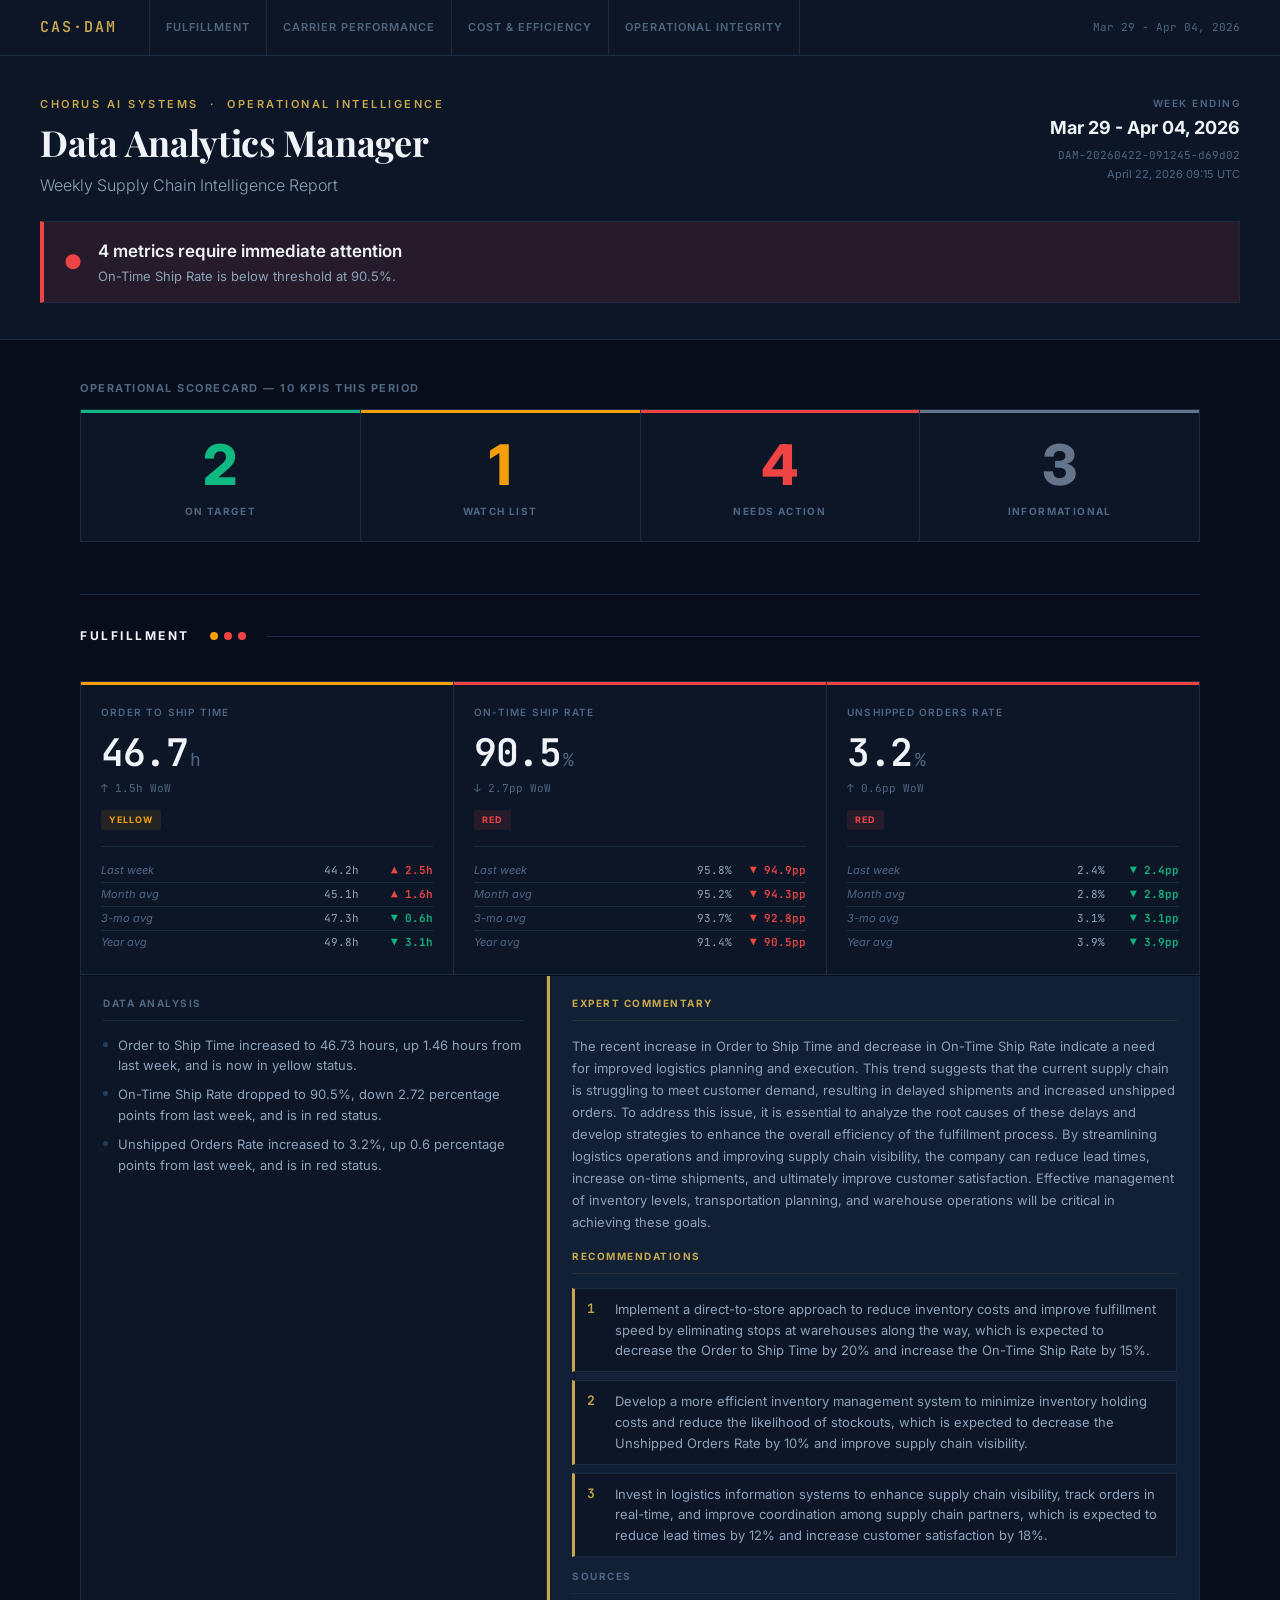
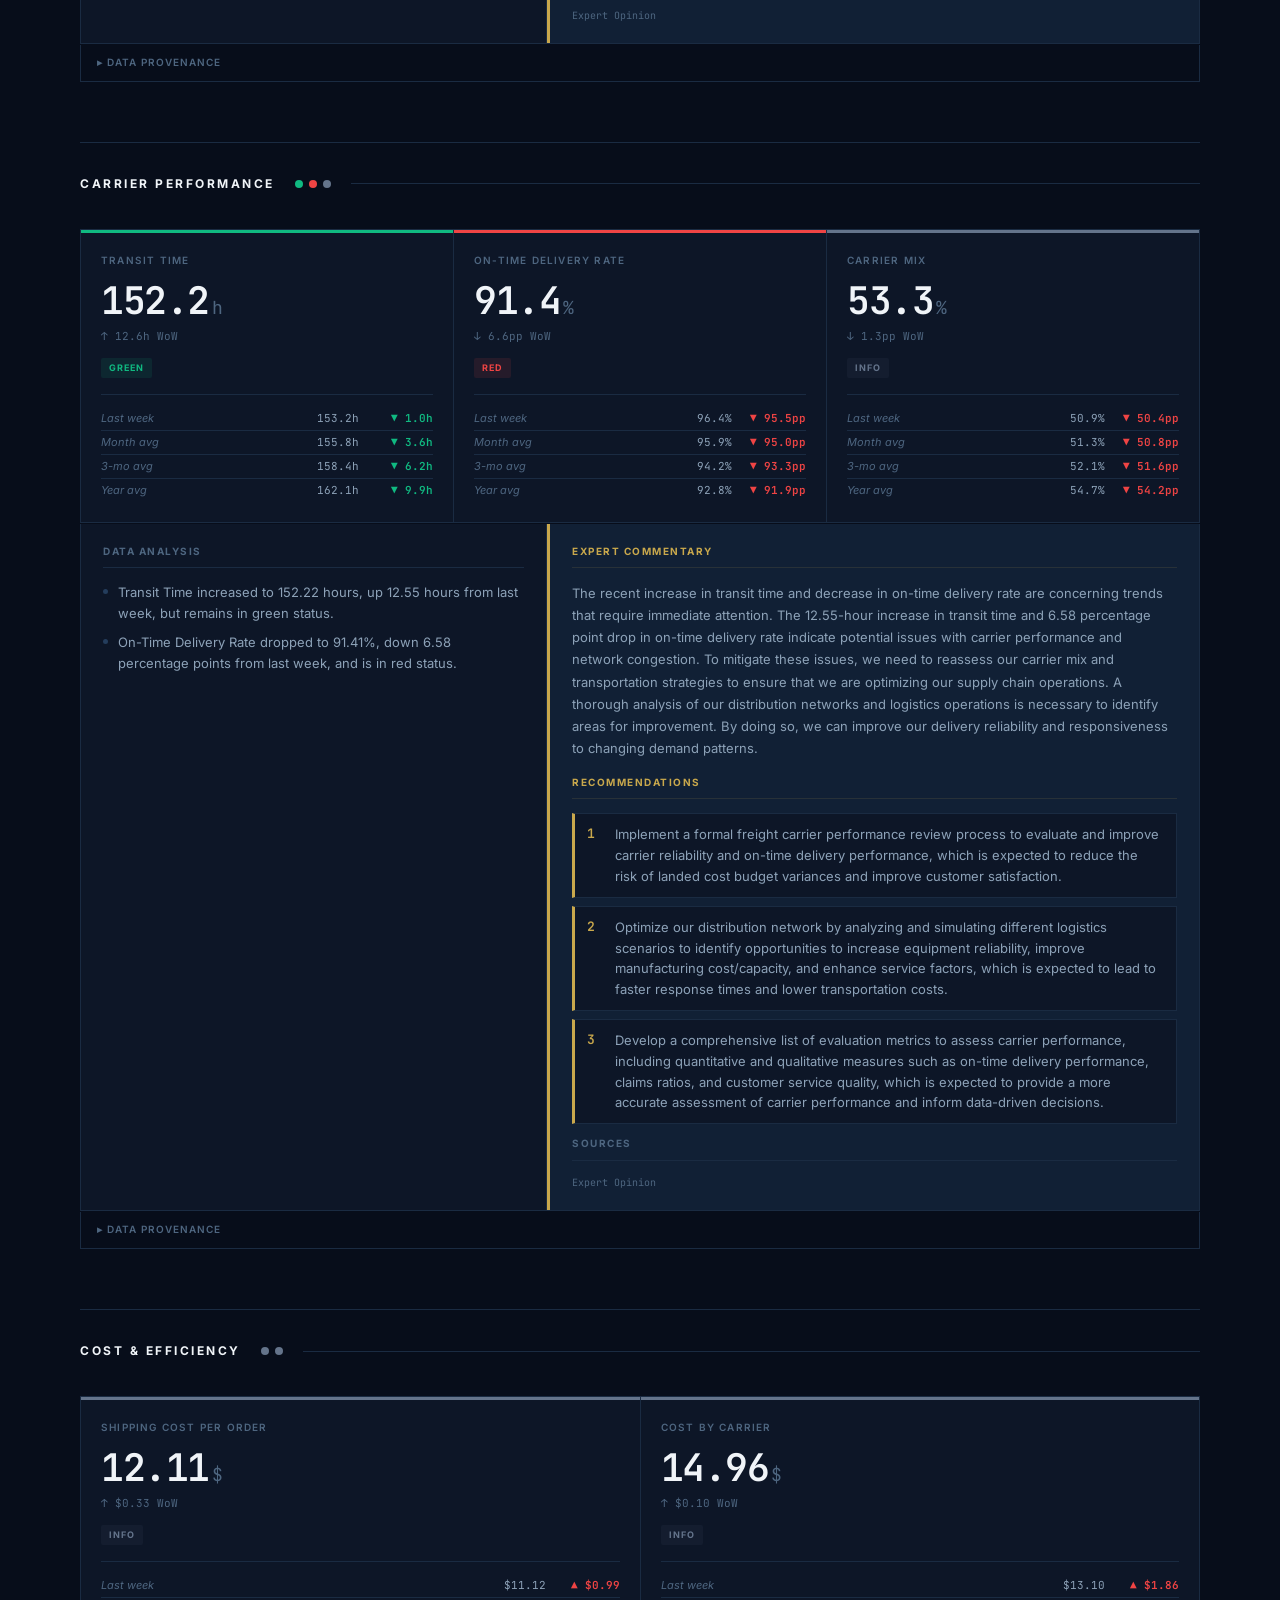
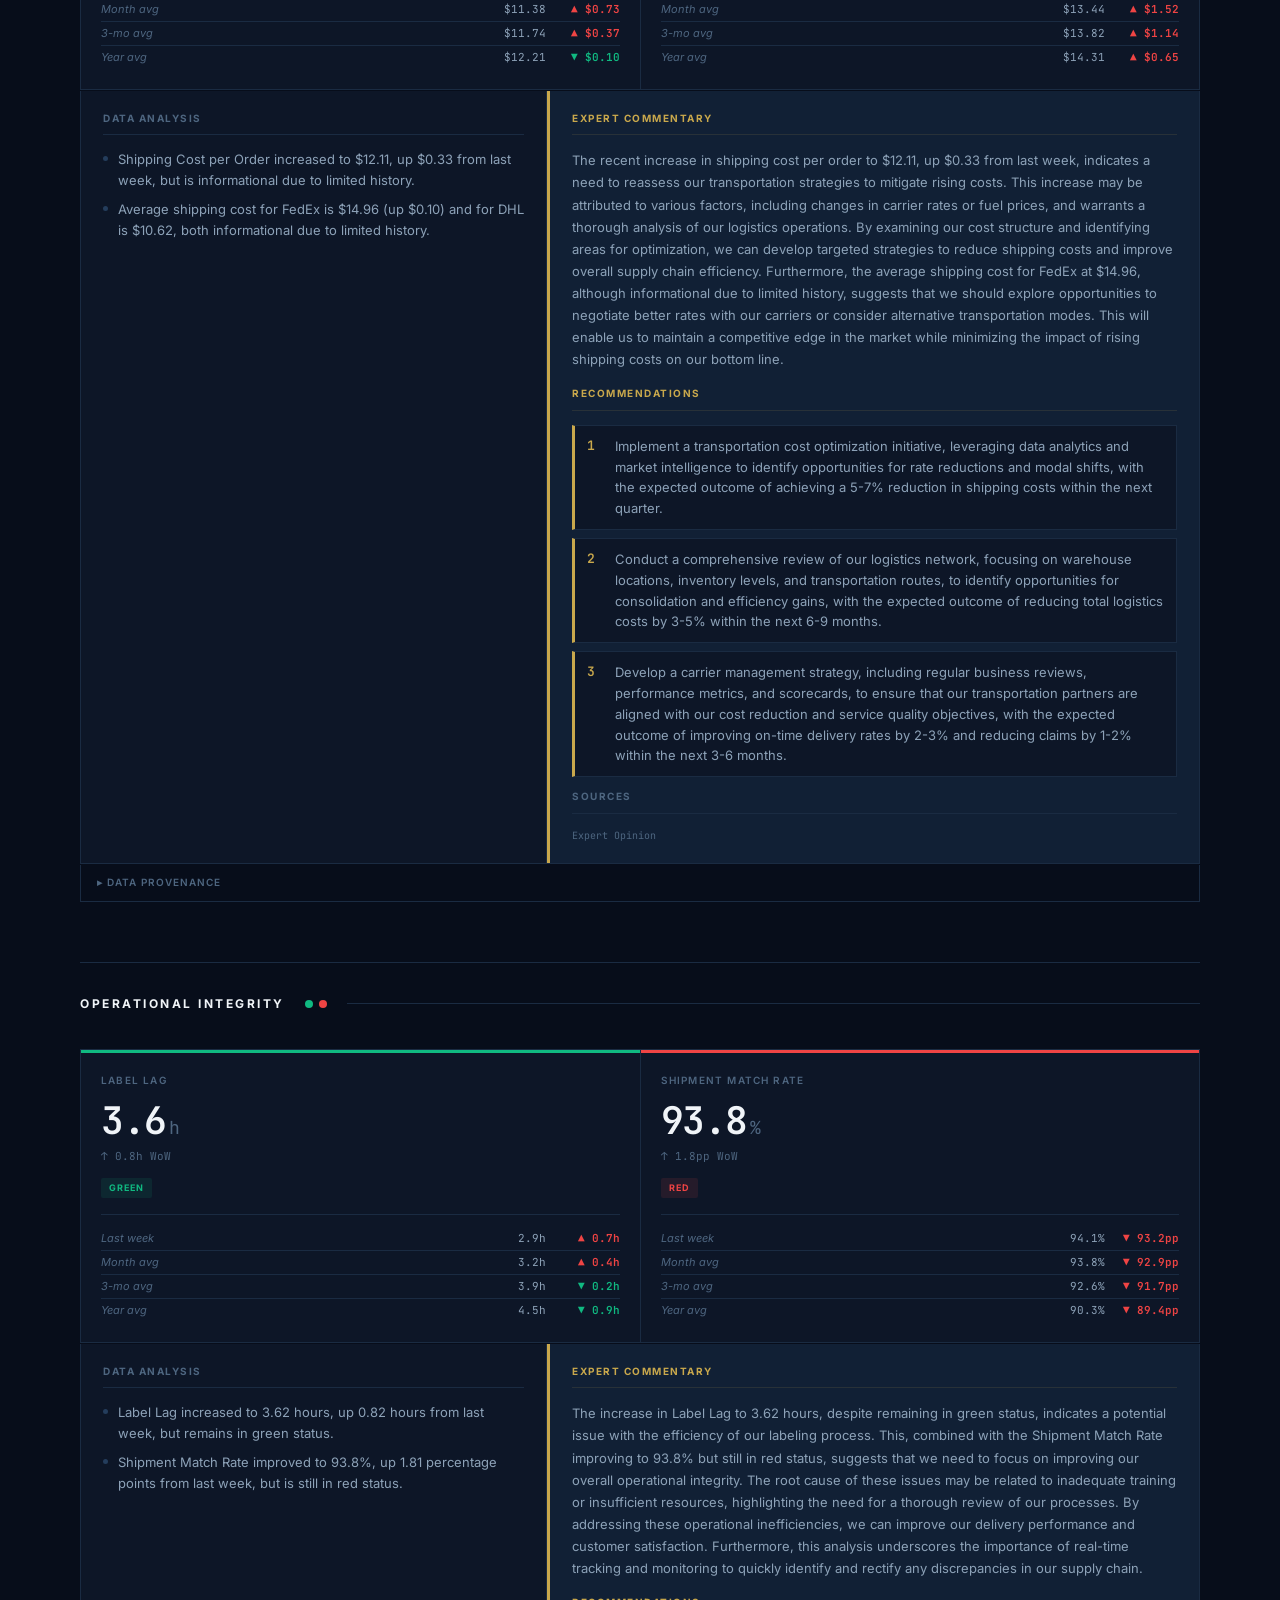
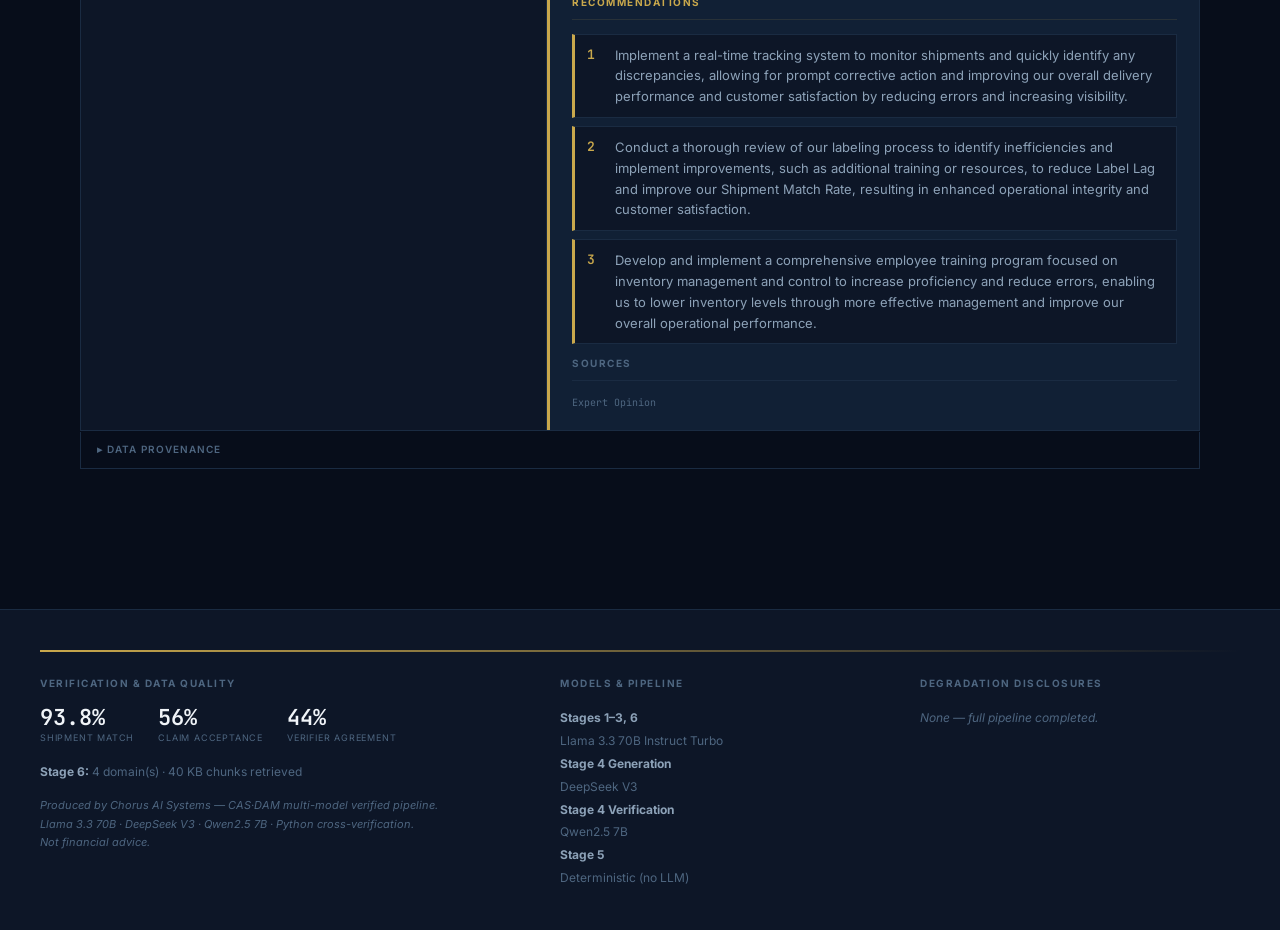
==== index.html @ e8a5fd1b "Deploy CASDAM site to GitHub Pages" ====
<!DOCTYPE html>
<html lang="en">
<head>
<meta charset="utf-8">
<meta name="viewport" content="width=device-width, initial-scale=1">
<title>CAS·DAM — Mar 29 - Apr 04, 2026</title>
<link rel="preconnect" href="https://fonts.googleapis.com">
<link rel="preconnect" href="https://fonts.gstatic.com" crossorigin>
<link href="https://fonts.googleapis.com/css2?family=Playfair+Display:wght@700;900&family=Inter:ital,wght@0,300;0,400;0,500;0,600;0,700;0,800;1,400&family=JetBrains+Mono:wght@400;500;600&display=swap" rel="stylesheet">
<style>
/* ── Reset ────────────────────────────────────────────────── */
*, *::before, *::after { box-sizing: border-box; margin: 0; padding: 0; }
a { color: inherit; text-decoration: none; }

/* ── Dark design tokens ───────────────────────────────────── */
:root {
  --bg:        #070d1a;
  --surf-1:    #0d1627;
  --surf-2:    #112035;
  --border:    #1a2b42;
  --border-br: #243d5c;

  --text-1:    #f0f4f8;
  --text-2:    #8da2b8;
  --text-3:    #4e6680;

  --gold:      #c9a84c;
  --gold-dim:  rgba(201,168,76,0.12);

  --green:     #10b981;  --green-dim:  rgba(16,185,129,0.10);
  --amber:     #f59e0b;  --amber-dim:  rgba(245,158,11,0.10);
  --red:       #ef4444;  --red-dim:    rgba(239,68,68,0.10);
  --info:      #64748b;  --info-dim:   rgba(100,116,139,0.08);

  --ff-serif: 'Playfair Display', Georgia, serif;
  --ff-sans:  'Inter', -apple-system, 'Segoe UI', sans-serif;
  --ff-mono:  'JetBrains Mono', 'SF Mono', Consolas, monospace;

  --max-w: 1200px;
  --pad:   40px;
}

/* ── Base ─────────────────────────────────────────────────── */
html { scroll-behavior: smooth; }
body {
  font-family: var(--ff-sans);
  background: var(--bg);
  color: var(--text-1);
  line-height: 1.55;
  font-size: 14px;
  -webkit-font-smoothing: antialiased;
}

/* ── Navbar ───────────────────────────────────────────────── */
.navbar {
  position: sticky;
  top: 0;
  z-index: 100;
  background: var(--surf-1);
  border-bottom: 1px solid var(--border);
  height: 56px;
  display: flex;
  align-items: center;
  padding: 0 var(--pad);
  gap: 32px;
}
.nb-brand {
  font-family: var(--ff-mono);
  font-size: 15px;
  font-weight: 600;
  color: var(--gold);
  letter-spacing: 2px;
  white-space: nowrap;
}
.nb-links {
  display: flex;
  gap: 0;
  overflow: hidden;
}
.nav-link {
  font-size: 11px;
  font-weight: 600;
  text-transform: uppercase;
  letter-spacing: 1px;
  color: var(--text-3);
  padding: 0 16px;
  height: 56px;
  display: flex;
  align-items: center;
  border-right: 1px solid var(--border);
  transition: color 0.15s, background 0.15s;
}
.nav-link:first-child { border-left: 1px solid var(--border); }
.nav-link:hover { color: var(--text-1); background: var(--surf-2); }
.nb-meta {
  margin-left: auto;
  font-family: var(--ff-mono);
  font-size: 11px;
  color: var(--text-3);
  white-space: nowrap;
}

/* ── Hero ─────────────────────────────────────────────────── */
.hero {
  background: var(--surf-1);
  border-bottom: 1px solid var(--border);
  padding: 40px var(--pad) 36px;
}
.hero-inner {
  max-width: var(--max-w);
  margin: 0 auto;
  display: flex;
  align-items: flex-start;
  justify-content: space-between;
  gap: 40px;
}
.hero-left { display: flex; flex-direction: column; gap: 10px; }
.hero-eyebrow {
  font-size: 11px;
  font-weight: 600;
  text-transform: uppercase;
  letter-spacing: 2.5px;
  color: var(--gold);
}
.hero-title {
  font-family: var(--ff-serif);
  font-size: 36px;
  font-weight: 700;
  color: var(--text-1);
  letter-spacing: -0.3px;
  line-height: 1.1;
}
.hero-sub {
  font-size: 16px;
  font-weight: 300;
  color: var(--text-2);
  line-height: 1.5;
}
.hero-right { text-align: right; flex-shrink: 0; }
.hero-week-label {
  font-size: 10px;
  font-weight: 600;
  text-transform: uppercase;
  letter-spacing: 1.5px;
  color: var(--text-3);
  margin-bottom: 2px;
}
.hero-week {
  font-family: var(--ff-sans);
  font-size: 18px;
  font-weight: 700;
  color: var(--text-1);
}
.hero-runid {
  font-family: var(--ff-mono);
  font-size: 11px;
  color: var(--text-3);
  margin-top: 6px;
}
.hero-generated {
  font-size: 11px;
  color: var(--text-3);
  margin-top: 2px;
}

/* ── Status banner ────────────────────────────────────────── */
.status-banner {
  max-width: var(--max-w);
  margin: 24px auto 0;
  display: flex;
  align-items: center;
  gap: 16px;
  padding: 16px 20px;
  border: 1px solid var(--border);
  border-left: 4px solid transparent;
}
.status-banner.red    { border-left-color: var(--red);   background: var(--red-dim);   }
.status-banner.yellow { border-left-color: var(--amber); background: var(--amber-dim); }
.status-banner.green  { border-left-color: var(--green); background: var(--green-dim); }
.sb-icon {
  font-size: 20px;
  line-height: 1;
  flex-shrink: 0;
}
.status-banner.red    .sb-icon { color: var(--red);   }
.status-banner.yellow .sb-icon { color: var(--amber); }
.status-banner.green  .sb-icon { color: var(--green); }
.sb-text { display: flex; flex-direction: column; gap: 2px; }
.sb-headline {
  font-size: 17px;
  font-weight: 600;
  color: var(--text-1);
}
.sb-sub {
  font-size: 13px;
  color: var(--text-2);
}

/* ── Page wrapper ─────────────────────────────────────────── */
.page-wrap {
  max-width: var(--max-w);
  margin: 0 auto;
  padding: 40px var(--pad) 80px;
}

/* ── Scorecard ────────────────────────────────────────────── */
.sc-eyebrow {
  font-size: 11px;
  font-weight: 700;
  text-transform: uppercase;
  letter-spacing: 1.5px;
  color: var(--text-3);
  margin-bottom: 12px;
}
.sc-strip {
  display: grid;
  grid-template-columns: repeat(4, 1fr);
  gap: 1px;
  background: var(--border);
  border: 1px solid var(--border);
  margin-bottom: 52px;
}
.sc-cell {
  background: var(--surf-1);
  padding: 24px 16px 20px;
  text-align: center;
  border-top: 3px solid transparent;
  position: relative;
}
.sc-cell::after {
  content: '';
  display: block;
  position: absolute;
  inset: 0;
  pointer-events: none;
}
.sc-cell.on-target  { border-top-color: var(--green); }
.sc-cell.watch      { border-top-color: var(--amber); }
.sc-cell.action     { border-top-color: var(--red);   }
.sc-cell.info       { border-top-color: var(--info);  }
.sc-num-d {
  display: block;
  font-family: var(--ff-sans);
  font-size: 56px;
  font-weight: 800;
  line-height: 1;
  margin-bottom: 6px;
}
.sc-cell.on-target .sc-num-d { color: var(--green); }
.sc-cell.watch     .sc-num-d { color: var(--amber); }
.sc-cell.action    .sc-num-d { color: var(--red);   }
.sc-cell.info      .sc-num-d { color: var(--info);  }
.sc-lbl-d {
  font-size: 10px;
  font-weight: 700;
  text-transform: uppercase;
  letter-spacing: 1.4px;
  color: var(--text-3);
}

/* ── Domain section ───────────────────────────────────────── */
.domain-section-d {
  margin-bottom: 60px;
  scroll-margin-top: 72px;
}
.dsd-header {
  display: flex;
  align-items: center;
  gap: 20px;
  padding: 0 0 16px;
  border-top: 1px solid var(--border);
  padding-top: 32px;
  margin-bottom: 20px;
}
.dsd-name {
  font-size: 12px;
  font-weight: 700;
  text-transform: uppercase;
  letter-spacing: 2.5px;
  color: var(--text-1);
  white-space: nowrap;
}
.dsd-dots { display: flex; gap: 6px; align-items: center; }
.sdot {
  width: 8px;
  height: 8px;
  border-radius: 50%;
  cursor: default;
}
.sdot-green  { background: var(--green); }
.sdot-yellow { background: var(--amber); }
.sdot-red    { background: var(--red);   }
.sdot-informational { background: var(--info); }
.dsd-rule { flex: 1; height: 1px; background: var(--border); }

/* ── KPI grid (dashboard) ─────────────────────────────────── */
.kpi-grid-d {
  display: flex;
  gap: 1px;
  background: var(--border);
  border: 1px solid var(--border);
  margin-bottom: 1px;
}
.kpi-card-d {
  flex: 1;
  min-width: 0;
  background: var(--surf-1);
  padding: 20px;
  border-top: 3px solid transparent;
}
.kpi-d-green  { border-top-color: var(--green); }
.kpi-d-yellow { border-top-color: var(--amber); }
.kpi-d-red    { border-top-color: var(--red);   }
.kpi-d-informational { border-top-color: var(--info); }
.kcd-name {
  font-size: 10px;
  font-weight: 600;
  text-transform: uppercase;
  letter-spacing: 1.2px;
  color: var(--text-3);
  margin-bottom: 12px;
}
.kcd-val-row {
  display: flex;
  align-items: baseline;
  gap: 3px;
  margin-bottom: 6px;
}
.kcd-num {
  font-family: var(--ff-mono);
  font-size: 38px;
  font-weight: 600;
  color: var(--text-1);
  letter-spacing: -1.5px;
  line-height: 1;
}
.kv-unit-d {
  font-family: var(--ff-mono);
  font-size: 18px;
  font-weight: 400;
  color: var(--text-3);
}
.kcd-wow {
  font-family: var(--ff-mono);
  font-size: 11px;
  color: var(--text-3);
  margin-bottom: 10px;
}
.kcd-chip {
  display: inline-block;
  font-size: 9px;
  font-weight: 700;
  text-transform: uppercase;
  letter-spacing: 1px;
  padding: 3px 8px;
  border-radius: 2px;
  margin-bottom: 16px;
}
.kcd-chip-green  { color: var(--green); background: var(--green-dim); }
.kcd-chip-yellow { color: var(--amber); background: var(--amber-dim); }
.kcd-chip-red    { color: var(--red);   background: var(--red-dim);   }
.kcd-chip-informational { color: var(--info); background: var(--info-dim); }

/* ── Historical comparison ─────────────────────────────────── */
.hist-block {
  border-top: 1px solid var(--border);
  padding-top: 12px;
}
.ph-row {
  display: grid;
  grid-template-columns: 1fr 70px 70px;
  gap: 4px;
  padding: 3px 0;
  border-bottom: 1px solid var(--border);
  align-items: center;
}
.ph-row:last-child { border-bottom: none; }
.ph-period {
  font-size: 11px;
  color: var(--text-3);
  font-style: italic;
}
.ph-val {
  font-family: var(--ff-mono);
  font-size: 11px;
  color: var(--text-2);
  text-align: right;
}
.ph-delta {
  font-family: var(--ff-mono);
  font-size: 11px;
  font-weight: 600;
  text-align: right;
}
.ph-delta.dp { color: var(--green); }
.ph-delta.dn { color: var(--red);   }

/* ── Analysis panel ───────────────────────────────────────── */
.analysis-panel {
  display: grid;
  grid-template-columns: 1fr 1.4fr;
  gap: 1px;
  background: var(--border);
  border: 1px solid var(--border);
  border-top: none;
  margin-bottom: 1px;
}
.analysis-panel-full {
  grid-template-columns: 1fr;
}
.ap-col {
  background: var(--surf-1);
  padding: 20px 22px;
}
.ap-s6 {
  background: var(--surf-2);
  border-left: 3px solid var(--gold);
}
.ap-label {
  font-size: 10px;
  font-weight: 700;
  text-transform: uppercase;
  letter-spacing: 1.5px;
  color: var(--text-3);
  margin-bottom: 14px;
  padding-bottom: 8px;
  border-bottom: 1px solid var(--border);
}
.ap-label-gold {
  color: var(--gold);
  border-bottom-color: var(--gold-dim);
}
.obs-list { display: flex; flex-direction: column; gap: 8px; }
.obs-item {
  font-size: 13px;
  line-height: 1.6;
  color: var(--text-2);
  display: flex;
  gap: 10px;
  align-items: flex-start;
}
.obs-dot {
  width: 5px;
  height: 5px;
  border-radius: 50%;
  background: var(--border-br);
  flex-shrink: 0;
  margin-top: 7px;
}
.obs-act { align-items: flex-start; }
.obs-act-pill {
  font-size: 9px;
  font-weight: 700;
  text-transform: uppercase;
  letter-spacing: 0.8px;
  background: var(--gold-dim);
  color: var(--gold);
  padding: 2px 7px;
  border-radius: 2px;
  flex-shrink: 0;
  margin-top: 3px;
}
.obs-muted { color: var(--text-3); font-style: italic; }

/* ── Stage 6 ──────────────────────────────────────────────── */
.s6-commentary-d {
  font-size: 13px;
  line-height: 1.7;
  color: var(--text-2);
  margin-bottom: 8px;
}
.s6-recs-d { display: flex; flex-direction: column; gap: 8px; }
.s6-rec-d {
  display: flex;
  gap: 12px;
  align-items: flex-start;
  padding: 10px 12px;
  background: var(--surf-1);
  border: 1px solid var(--border);
  border-left: 3px solid var(--gold);
}
.s6-rec-num {
  font-family: var(--ff-mono);
  font-size: 13px;
  font-weight: 600;
  color: var(--gold);
  flex-shrink: 0;
  min-width: 16px;
}
.s6-rec-body {
  font-size: 13px;
  line-height: 1.6;
  color: var(--text-2);
}
.rec-cite {
  display: inline-block;
  font-family: var(--ff-mono);
  font-size: 10px;
  color: var(--text-3);
  margin-top: 4px;
}
.cite-list { display: flex; flex-direction: column; gap: 2px; }
.cite-src {
  font-family: var(--ff-mono);
  font-size: 10px;
  color: var(--text-3);
}

/* ── Provenance ───────────────────────────────────────────── */
.prov-details {
  border: 1px solid var(--border);
  border-top: none;
  background: var(--bg);
}
.prov-summary {
  font-size: 10px;
  font-weight: 600;
  text-transform: uppercase;
  letter-spacing: 1px;
  color: var(--text-3);
  padding: 10px 16px;
  cursor: pointer;
  user-select: none;
  list-style: none;
}
.prov-summary::-webkit-details-marker { display: none; }
.prov-summary::before { content: "▸ "; }
details[open] .prov-summary::before { content: "▾ "; }
.prov-table { padding: 0 16px 12px; }
.prov-row {
  display: grid;
  grid-template-columns: 50px 160px 1fr 80px;
  gap: 12px;
  padding: 6px 0;
  border-bottom: 1px solid var(--border);
  align-items: baseline;
}
.prov-row:last-child { border-bottom: none; }
.prov-id {
  font-family: var(--ff-mono);
  font-size: 10px;
  color: var(--gold);
}
.prov-name {
  font-size: 11px;
  font-weight: 600;
  color: var(--text-2);
}
.prov-formula {
  font-size: 10px;
  color: var(--text-3);
  line-height: 1.4;
}
.prov-rows {
  font-family: var(--ff-mono);
  font-size: 10px;
  color: var(--text-3);
  text-align: right;
}

/* ── System footer ────────────────────────────────────────── */
.sys-footer {
  background: var(--surf-1);
  border-top: 1px solid var(--border);
  padding: 40px var(--pad);
}
.sf-inner {
  max-width: var(--max-w);
  margin: 0 auto;
  display: grid;
  grid-template-columns: 1.5fr 1fr 1fr;
  gap: 40px;
}
.sf-head {
  font-size: 10px;
  font-weight: 700;
  text-transform: uppercase;
  letter-spacing: 1.5px;
  color: var(--text-3);
  margin-bottom: 16px;
}
.sf-stats { display: flex; gap: 24px; margin-bottom: 16px; }
.sf-stat { display: flex; flex-direction: column; gap: 2px; }
.sf-val {
  font-family: var(--ff-mono);
  font-size: 22px;
  font-weight: 600;
  color: var(--text-1);
  line-height: 1;
}
.sf-lbl {
  font-size: 9px;
  text-transform: uppercase;
  letter-spacing: 0.8px;
  color: var(--text-3);
}
.sf-line {
  font-size: 12px;
  line-height: 1.9;
  color: var(--text-3);
}
.sf-line strong { color: var(--text-2); }
.sf-stamp {
  font-size: 11px;
  color: var(--text-3);
  margin-top: 12px;
  font-style: italic;
  line-height: 1.7;
}
.disc-row {
  font-size: 12px;
  line-height: 1.9;
  color: var(--text-3);
  padding-left: 12px;
  position: relative;
}
.disc-row::before { content: "·"; position: absolute; left: 0; }
.disc-none { font-style: italic; padding-left: 0; }
.disc-none::before { content: ""; }
.sf-gold-bar {
  max-width: var(--max-w);
  margin: 0 auto 24px;
  height: 2px;
  background: linear-gradient(90deg, var(--gold) 0%, transparent 100%);
}
</style>
</head>
<body>

<!-- Navbar -->
<nav class="navbar">
  <div class="nb-brand">CAS·DAM</div>
  <div class="nb-links">
    <a href="#d-fulfillment" class="nav-link">Fulfillment</a><a href="#d-carrier_performance" class="nav-link">Carrier Performance</a><a href="#d-cost" class="nav-link">Cost & Efficiency</a><a href="#d-operational_integrity" class="nav-link">Operational Integrity</a>
  </div>
  <div class="nb-meta">Mar 29 - Apr 04, 2026</div>
</nav>

<!-- Hero -->
<div class="hero">
  <div class="hero-inner">
    <div class="hero-left">
      <div class="hero-eyebrow">Chorus AI Systems &nbsp;·&nbsp; Operational Intelligence</div>
      <div class="hero-title">Data Analytics Manager</div>
      <div class="hero-sub">Weekly Supply Chain Intelligence Report</div>
    </div>
    <div class="hero-right">
      <div class="hero-week-label">Week ending</div>
      <div class="hero-week">Mar 29 - Apr 04, 2026</div>
      <div class="hero-runid">DAM-20260422-091245-d69d02</div>
      <div class="hero-generated">April 22, 2026  09:15 UTC</div>
    </div>
  </div>
  <div class="status-banner red">
    <span class="sb-icon">●</span>
    <div class="sb-text">
      <div class="sb-headline">4 metrics require immediate attention</div>
      <div class="sb-sub">On-Time Ship Rate is below threshold at 90.5%.</div>
    </div>
  </div>
</div>

<!-- Page content -->
<div class="page-wrap">

  <!-- Scorecard -->
  <div class="sc-eyebrow">Operational Scorecard &mdash; 10 KPIs this period</div>
  <div class="sc-strip">
    <div class="sc-cell on-target">
      <span class="sc-num-d">2</span>
      <span class="sc-lbl-d">On Target</span>
    </div>
    <div class="sc-cell watch">
      <span class="sc-num-d">1</span>
      <span class="sc-lbl-d">Watch List</span>
    </div>
    <div class="sc-cell action">
      <span class="sc-num-d">4</span>
      <span class="sc-lbl-d">Needs Action</span>
    </div>
    <div class="sc-cell info">
      <span class="sc-num-d">3</span>
      <span class="sc-lbl-d">Informational</span>
    </div>
  </div>

  
          <section class="domain-section-d" id="d-fulfillment">
            <div class="dsd-header">
              <div class="dsd-name">Fulfillment</div>
              <div class="dsd-dots"><span class="sdot sdot-yellow" title="Order to Ship Time: 46.7h"></span><span class="sdot sdot-red" title="On-Time Ship Rate: 90.5%"></span><span class="sdot sdot-red" title="Unshipped Orders Rate: 3.2%"></span></div>
              <div class="dsd-rule"></div>
            </div>
            <div class="kpi-grid-d">
              <div class="kpi-card-d kpi-d-yellow">
                <div class="kcd-name">Order to Ship Time</div>
                <div class="kcd-val-row">
                  <span class="kcd-num">46.7</span><span class="kv-unit-d">h</span>
                </div>
                <div class="kcd-wow">↑ 1.5h WoW</div>
                <div class="kcd-chip kcd-chip-yellow">YELLOW</div>
                <div class="hist-block"><div class="ph-row"><span class="ph-period">Last week</span><span class="ph-val">44.2h</span><span class="ph-delta dn">▲ 2.5h</span></div><div class="ph-row"><span class="ph-period">Month avg</span><span class="ph-val">45.1h</span><span class="ph-delta dn">▲ 1.6h</span></div><div class="ph-row"><span class="ph-period">3-mo avg</span><span class="ph-val">47.3h</span><span class="ph-delta dp">▼ 0.6h</span></div><div class="ph-row"><span class="ph-period">Year avg</span><span class="ph-val">49.8h</span><span class="ph-delta dp">▼ 3.1h</span></div></div>
              </div>
              <div class="kpi-card-d kpi-d-red">
                <div class="kcd-name">On-Time Ship Rate</div>
                <div class="kcd-val-row">
                  <span class="kcd-num">90.5</span><span class="kv-unit-d">%</span>
                </div>
                <div class="kcd-wow">↓ 2.7pp WoW</div>
                <div class="kcd-chip kcd-chip-red">RED</div>
                <div class="hist-block"><div class="ph-row"><span class="ph-period">Last week</span><span class="ph-val">95.8%</span><span class="ph-delta dn">▼ 94.9pp</span></div><div class="ph-row"><span class="ph-period">Month avg</span><span class="ph-val">95.2%</span><span class="ph-delta dn">▼ 94.3pp</span></div><div class="ph-row"><span class="ph-period">3-mo avg</span><span class="ph-val">93.7%</span><span class="ph-delta dn">▼ 92.8pp</span></div><div class="ph-row"><span class="ph-period">Year avg</span><span class="ph-val">91.4%</span><span class="ph-delta dn">▼ 90.5pp</span></div></div>
              </div>
              <div class="kpi-card-d kpi-d-red">
                <div class="kcd-name">Unshipped Orders Rate</div>
                <div class="kcd-val-row">
                  <span class="kcd-num">3.2</span><span class="kv-unit-d">%</span>
                </div>
                <div class="kcd-wow">↑ 0.6pp WoW</div>
                <div class="kcd-chip kcd-chip-red">RED</div>
                <div class="hist-block"><div class="ph-row"><span class="ph-period">Last week</span><span class="ph-val">2.4%</span><span class="ph-delta dp">▼ 2.4pp</span></div><div class="ph-row"><span class="ph-period">Month avg</span><span class="ph-val">2.8%</span><span class="ph-delta dp">▼ 2.8pp</span></div><div class="ph-row"><span class="ph-period">3-mo avg</span><span class="ph-val">3.1%</span><span class="ph-delta dp">▼ 3.1pp</span></div><div class="ph-row"><span class="ph-period">Year avg</span><span class="ph-val">3.9%</span><span class="ph-delta dp">▼ 3.9pp</span></div></div>
              </div></div>
            
              <div class="analysis-panel">
                <div class="ap-col">
                  <div class="ap-label">Data Analysis</div>
                  <div class="obs-list"><div class="obs-item"><span class="obs-dot"></span>Order to Ship Time increased to 46.73 hours, up 1.46 hours from last week, and is now in yellow status.</div><div class="obs-item"><span class="obs-dot"></span>On-Time Ship Rate dropped to 90.5%, down 2.72 percentage points from last week, and is in red status.</div><div class="obs-item"><span class="obs-dot"></span>Unshipped Orders Rate increased to 3.2%, up 0.6 percentage points from last week, and is in red status.</div></div>
                </div>
                <div class="ap-col ap-s6">
                  <div class="ap-label ap-label-gold">Expert Commentary</div>
                  <div class="s6-commentary-d">The recent increase in Order to Ship Time and decrease in On-Time Ship Rate indicate a need for improved logistics planning and execution. This trend suggests that the current supply chain is struggling to meet customer demand, resulting in delayed shipments and increased unshipped orders. To address this issue, it is essential to analyze the root causes of these delays and develop strategies to enhance the overall efficiency of the fulfillment process. By streamlining logistics operations and improving supply chain visibility, the company can reduce lead times, increase on-time shipments, and ultimately improve customer satisfaction. Effective management of inventory levels, transportation planning, and warehouse operations will be critical in achieving these goals.</div>
                  <div class="ap-label ap-label-gold" style="margin-top:16px">Recommendations</div>
                  <div class="s6-recs-d">
                <div class="s6-rec-d">
                  <div class="s6-rec-num">1</div>
                  <div class="s6-rec-body">
                    Implement a direct-to-store approach to reduce inventory costs and improve fulfillment speed by eliminating stops at warehouses along the way, which is expected to decrease the Order to Ship Time by 20% and increase the On-Time Ship Rate by 15%.
                    
                  </div>
                </div>
                <div class="s6-rec-d">
                  <div class="s6-rec-num">2</div>
                  <div class="s6-rec-body">
                    Develop a more efficient inventory management system to minimize inventory holding costs and reduce the likelihood of stockouts, which is expected to decrease the Unshipped Orders Rate by 10% and improve supply chain visibility.
                    
                  </div>
                </div>
                <div class="s6-rec-d">
                  <div class="s6-rec-num">3</div>
                  <div class="s6-rec-body">
                    Invest in logistics information systems to enhance supply chain visibility, track orders in real-time, and improve coordination among supply chain partners, which is expected to reduce lead times by 12% and increase customer satisfaction by 18%.
                    
                  </div>
                </div></div>
                  <div class='ap-label' style='margin-top:12px;font-size:10px'>Sources</div><div class='cite-list'><div class="cite-src">Expert Opinion</div></div>
                </div>
              </div>
            <details class="prov-details">
              <summary class="prov-summary">Data Provenance</summary>
              <div class="prov-table">
              <div class="prov-row">
                <span class="prov-id">F001</span>
                <span class="prov-name">Order to Ship Time</span>
                <span class="prov-formula">Average hours from order_created_at to shipped_at, across all shipped (non-cancelled) orders</span>
                <span class="prov-rows">484 rows</span>
              </div>
              <div class="prov-row">
                <span class="prov-id">F002</span>
                <span class="prov-name">On-Time Ship Rate</span>
                <span class="prov-formula">Percentage of orders where shipped_at <= promised_ship_date, expressed as decimal (e.g. 0.966). Only include orders that have both shipped_at and promised_ship_date.</span>
                <span class="prov-rows">484 rows</span>
              </div>
              <div class="prov-row">
                <span class="prov-id">F003</span>
                <span class="prov-name">Unshipped Orders Rate</span>
                <span class="prov-formula">Percentage of total orders (including cancelled) with no shipment record, expressed as decimal. Cancelled orders count as unshipped.</span>
                <span class="prov-rows">484 rows</span>
              </div></div>
            </details>
          </section>
          <section class="domain-section-d" id="d-carrier_performance">
            <div class="dsd-header">
              <div class="dsd-name">Carrier Performance</div>
              <div class="dsd-dots"><span class="sdot sdot-green" title="Transit Time: 152.2h"></span><span class="sdot sdot-red" title="On-Time Delivery Rate: 91.4%"></span><span class="sdot sdot-informational" title="Carrier Mix: 53.3%"></span></div>
              <div class="dsd-rule"></div>
            </div>
            <div class="kpi-grid-d">
              <div class="kpi-card-d kpi-d-green">
                <div class="kcd-name">Transit Time</div>
                <div class="kcd-val-row">
                  <span class="kcd-num">152.2</span><span class="kv-unit-d">h</span>
                </div>
                <div class="kcd-wow">↑ 12.6h WoW</div>
                <div class="kcd-chip kcd-chip-green">GREEN</div>
                <div class="hist-block"><div class="ph-row"><span class="ph-period">Last week</span><span class="ph-val">153.2h</span><span class="ph-delta dp">▼ 1.0h</span></div><div class="ph-row"><span class="ph-period">Month avg</span><span class="ph-val">155.8h</span><span class="ph-delta dp">▼ 3.6h</span></div><div class="ph-row"><span class="ph-period">3-mo avg</span><span class="ph-val">158.4h</span><span class="ph-delta dp">▼ 6.2h</span></div><div class="ph-row"><span class="ph-period">Year avg</span><span class="ph-val">162.1h</span><span class="ph-delta dp">▼ 9.9h</span></div></div>
              </div>
              <div class="kpi-card-d kpi-d-red">
                <div class="kcd-name">On-Time Delivery Rate</div>
                <div class="kcd-val-row">
                  <span class="kcd-num">91.4</span><span class="kv-unit-d">%</span>
                </div>
                <div class="kcd-wow">↓ 6.6pp WoW</div>
                <div class="kcd-chip kcd-chip-red">RED</div>
                <div class="hist-block"><div class="ph-row"><span class="ph-period">Last week</span><span class="ph-val">96.4%</span><span class="ph-delta dn">▼ 95.5pp</span></div><div class="ph-row"><span class="ph-period">Month avg</span><span class="ph-val">95.9%</span><span class="ph-delta dn">▼ 95.0pp</span></div><div class="ph-row"><span class="ph-period">3-mo avg</span><span class="ph-val">94.2%</span><span class="ph-delta dn">▼ 93.3pp</span></div><div class="ph-row"><span class="ph-period">Year avg</span><span class="ph-val">92.8%</span><span class="ph-delta dn">▼ 91.9pp</span></div></div>
              </div>
              <div class="kpi-card-d kpi-d-informational">
                <div class="kcd-name">Carrier Mix</div>
                <div class="kcd-val-row">
                  <span class="kcd-num">53.3</span><span class="kv-unit-d">%</span>
                </div>
                <div class="kcd-wow">↓ 1.3pp WoW</div>
                <div class="kcd-chip kcd-chip-informational">INFO</div>
                <div class="hist-block"><div class="ph-row"><span class="ph-period">Last week</span><span class="ph-val">50.9%</span><span class="ph-delta dn">▼ 50.4pp</span></div><div class="ph-row"><span class="ph-period">Month avg</span><span class="ph-val">51.3%</span><span class="ph-delta dn">▼ 50.8pp</span></div><div class="ph-row"><span class="ph-period">3-mo avg</span><span class="ph-val">52.1%</span><span class="ph-delta dn">▼ 51.6pp</span></div><div class="ph-row"><span class="ph-period">Year avg</span><span class="ph-val">54.7%</span><span class="ph-delta dn">▼ 54.2pp</span></div></div>
              </div></div>
            
              <div class="analysis-panel">
                <div class="ap-col">
                  <div class="ap-label">Data Analysis</div>
                  <div class="obs-list"><div class="obs-item"><span class="obs-dot"></span>Transit Time increased to 152.22 hours, up 12.55 hours from last week, but remains in green status.</div><div class="obs-item"><span class="obs-dot"></span>On-Time Delivery Rate dropped to 91.41%, down 6.58 percentage points from last week, and is in red status.</div></div>
                </div>
                <div class="ap-col ap-s6">
                  <div class="ap-label ap-label-gold">Expert Commentary</div>
                  <div class="s6-commentary-d">The recent increase in transit time and decrease in on-time delivery rate are concerning trends that require immediate attention. The 12.55-hour increase in transit time and 6.58 percentage point drop in on-time delivery rate indicate potential issues with carrier performance and network congestion. To mitigate these issues, we need to reassess our carrier mix and transportation strategies to ensure that we are optimizing our supply chain operations. A thorough analysis of our distribution networks and logistics operations is necessary to identify areas for improvement. By doing so, we can improve our delivery reliability and responsiveness to changing demand patterns.</div>
                  <div class="ap-label ap-label-gold" style="margin-top:16px">Recommendations</div>
                  <div class="s6-recs-d">
                <div class="s6-rec-d">
                  <div class="s6-rec-num">1</div>
                  <div class="s6-rec-body">
                    Implement a formal freight carrier performance review process to evaluate and improve carrier reliability and on-time delivery performance, which is expected to reduce the risk of landed cost budget variances and improve customer satisfaction.
                    
                  </div>
                </div>
                <div class="s6-rec-d">
                  <div class="s6-rec-num">2</div>
                  <div class="s6-rec-body">
                    Optimize our distribution network by analyzing and simulating different logistics scenarios to identify opportunities to increase equipment reliability, improve manufacturing cost/capacity, and enhance service factors, which is expected to lead to faster response times and lower transportation costs.
                    
                  </div>
                </div>
                <div class="s6-rec-d">
                  <div class="s6-rec-num">3</div>
                  <div class="s6-rec-body">
                    Develop a comprehensive list of evaluation metrics to assess carrier performance, including quantitative and qualitative measures such as on-time delivery performance, claims ratios, and customer service quality, which is expected to provide a more accurate assessment of carrier performance and inform data-driven decisions.
                    
                  </div>
                </div></div>
                  <div class='ap-label' style='margin-top:12px;font-size:10px'>Sources</div><div class='cite-list'><div class="cite-src">Expert Opinion</div></div>
                </div>
              </div>
            <details class="prov-details">
              <summary class="prov-summary">Data Provenance</summary>
              <div class="prov-table">
              <div class="prov-row">
                <span class="prov-id">F004</span>
                <span class="prov-name">Transit Time</span>
                <span class="prov-formula">Average hours from first_scan_at to delivered_at, across all delivered shipments</span>
                <span class="prov-rows">484 rows</span>
              </div>
              <div class="prov-row">
                <span class="prov-id">F005</span>
                <span class="prov-name">On-Time Delivery Rate</span>
                <span class="prov-formula">Percentage of delivered shipments where actual transit time <= expected transit window for that carrier + service level. Express as decimal. Expected windows: FedEx Ground/Home Delivery = 5 business days, FedEx Express Saver = 3, FedEx 2Day = 2, FedEx Overnight = 1, DHL Ecommerce Ground = 5, DHL Ecommerce Expedited = 3.</span>
                <span class="prov-rows">484 rows</span>
              </div>
              <div class="prov-row">
                <span class="prov-id">F006</span>
                <span class="prov-name">Carrier Mix</span>
                <span class="prov-formula">Percentage split of total shipments between FedEx and DHL Ecommerce. Express as two decimals that sum to 1.0. Report as informational — no threshold applied.</span>
                <span class="prov-rows">484 rows</span>
              </div></div>
            </details>
          </section>
          <section class="domain-section-d" id="d-cost">
            <div class="dsd-header">
              <div class="dsd-name">Cost & Efficiency</div>
              <div class="dsd-dots"><span class="sdot sdot-informational" title="Shipping Cost per Order: $12.11"></span><span class="sdot sdot-informational" title="Cost by Carrier: $14.96"></span></div>
              <div class="dsd-rule"></div>
            </div>
            <div class="kpi-grid-d">
              <div class="kpi-card-d kpi-d-informational">
                <div class="kcd-name">Shipping Cost per Order</div>
                <div class="kcd-val-row">
                  <span class="kcd-num">12.11</span><span class="kv-unit-d">$</span>
                </div>
                <div class="kcd-wow">↑ $0.33 WoW</div>
                <div class="kcd-chip kcd-chip-informational">INFO</div>
                <div class="hist-block"><div class="ph-row"><span class="ph-period">Last week</span><span class="ph-val">$11.12</span><span class="ph-delta dn">▲ $0.99</span></div><div class="ph-row"><span class="ph-period">Month avg</span><span class="ph-val">$11.38</span><span class="ph-delta dn">▲ $0.73</span></div><div class="ph-row"><span class="ph-period">3-mo avg</span><span class="ph-val">$11.74</span><span class="ph-delta dn">▲ $0.37</span></div><div class="ph-row"><span class="ph-period">Year avg</span><span class="ph-val">$12.21</span><span class="ph-delta dp">▼ $0.10</span></div></div>
              </div>
              <div class="kpi-card-d kpi-d-informational">
                <div class="kcd-name">Cost by Carrier</div>
                <div class="kcd-val-row">
                  <span class="kcd-num">14.96</span><span class="kv-unit-d">$</span>
                </div>
                <div class="kcd-wow">↑ $0.10 WoW</div>
                <div class="kcd-chip kcd-chip-informational">INFO</div>
                <div class="hist-block"><div class="ph-row"><span class="ph-period">Last week</span><span class="ph-val">$13.10</span><span class="ph-delta dn">▲ $1.86</span></div><div class="ph-row"><span class="ph-period">Month avg</span><span class="ph-val">$13.44</span><span class="ph-delta dn">▲ $1.52</span></div><div class="ph-row"><span class="ph-period">3-mo avg</span><span class="ph-val">$13.82</span><span class="ph-delta dn">▲ $1.14</span></div><div class="ph-row"><span class="ph-period">Year avg</span><span class="ph-val">$14.31</span><span class="ph-delta dn">▲ $0.65</span></div></div>
              </div></div>
            
              <div class="analysis-panel">
                <div class="ap-col">
                  <div class="ap-label">Data Analysis</div>
                  <div class="obs-list"><div class="obs-item"><span class="obs-dot"></span>Shipping Cost per Order increased to $12.11, up $0.33 from last week, but is informational due to limited history.</div><div class="obs-item"><span class="obs-dot"></span>Average shipping cost for FedEx is $14.96 (up $0.10) and for DHL is $10.62, both informational due to limited history.</div></div>
                </div>
                <div class="ap-col ap-s6">
                  <div class="ap-label ap-label-gold">Expert Commentary</div>
                  <div class="s6-commentary-d">The recent increase in shipping cost per order to $12.11, up $0.33 from last week, indicates a need to reassess our transportation strategies to mitigate rising costs. This increase may be attributed to various factors, including changes in carrier rates or fuel prices, and warrants a thorough analysis of our logistics operations. By examining our cost structure and identifying areas for optimization, we can develop targeted strategies to reduce shipping costs and improve overall supply chain efficiency. Furthermore, the average shipping cost for FedEx at $14.96, although informational due to limited history, suggests that we should explore opportunities to negotiate better rates with our carriers or consider alternative transportation modes. This will enable us to maintain a competitive edge in the market while minimizing the impact of rising shipping costs on our bottom line.</div>
                  <div class="ap-label ap-label-gold" style="margin-top:16px">Recommendations</div>
                  <div class="s6-recs-d">
                <div class="s6-rec-d">
                  <div class="s6-rec-num">1</div>
                  <div class="s6-rec-body">
                    Implement a transportation cost optimization initiative, leveraging data analytics and market intelligence to identify opportunities for rate reductions and modal shifts, with the expected outcome of achieving a 5-7% reduction in shipping costs within the next quarter.
                    
                  </div>
                </div>
                <div class="s6-rec-d">
                  <div class="s6-rec-num">2</div>
                  <div class="s6-rec-body">
                    Conduct a comprehensive review of our logistics network, focusing on warehouse locations, inventory levels, and transportation routes, to identify opportunities for consolidation and efficiency gains, with the expected outcome of reducing total logistics costs by 3-5% within the next 6-9 months.
                    
                  </div>
                </div>
                <div class="s6-rec-d">
                  <div class="s6-rec-num">3</div>
                  <div class="s6-rec-body">
                    Develop a carrier management strategy, including regular business reviews, performance metrics, and scorecards, to ensure that our transportation partners are aligned with our cost reduction and service quality objectives, with the expected outcome of improving on-time delivery rates by 2-3% and reducing claims by 1-2% within the next 3-6 months.
                    
                  </div>
                </div></div>
                  <div class='ap-label' style='margin-top:12px;font-size:10px'>Sources</div><div class='cite-list'><div class="cite-src">Expert Opinion</div></div>
                </div>
              </div>
            <details class="prov-details">
              <summary class="prov-summary">Data Provenance</summary>
              <div class="prov-table">
              <div class="prov-row">
                <span class="prov-id">F007</span>
                <span class="prov-name">Shipping Cost per Order</span>
                <span class="prov-formula">Total shipping cost (from carrier records) divided by total shipped orders. If fewer than 4 weeks of history exist, mark as informational.</span>
                <span class="prov-rows">484 rows</span>
              </div>
              <div class="prov-row">
                <span class="prov-id">F008</span>
                <span class="prov-name">Cost by Carrier</span>
                <span class="prov-formula">Average shipping cost broken down by carrier (FedEx average, DHL average). Express as a dict: {FedEx: float, DHL Ecommerce: float}. If fewer than 4 weeks of history exist, mark as informational.</span>
                <span class="prov-rows">484 rows</span>
              </div></div>
            </details>
          </section>
          <section class="domain-section-d" id="d-operational_integrity">
            <div class="dsd-header">
              <div class="dsd-name">Operational Integrity</div>
              <div class="dsd-dots"><span class="sdot sdot-green" title="Label Lag: 3.6h"></span><span class="sdot sdot-red" title="Shipment Match Rate: 93.8%"></span></div>
              <div class="dsd-rule"></div>
            </div>
            <div class="kpi-grid-d">
              <div class="kpi-card-d kpi-d-green">
                <div class="kcd-name">Label Lag</div>
                <div class="kcd-val-row">
                  <span class="kcd-num">3.6</span><span class="kv-unit-d">h</span>
                </div>
                <div class="kcd-wow">↑ 0.8h WoW</div>
                <div class="kcd-chip kcd-chip-green">GREEN</div>
                <div class="hist-block"><div class="ph-row"><span class="ph-period">Last week</span><span class="ph-val">2.9h</span><span class="ph-delta dn">▲ 0.7h</span></div><div class="ph-row"><span class="ph-period">Month avg</span><span class="ph-val">3.2h</span><span class="ph-delta dn">▲ 0.4h</span></div><div class="ph-row"><span class="ph-period">3-mo avg</span><span class="ph-val">3.9h</span><span class="ph-delta dp">▼ 0.2h</span></div><div class="ph-row"><span class="ph-period">Year avg</span><span class="ph-val">4.5h</span><span class="ph-delta dp">▼ 0.9h</span></div></div>
              </div>
              <div class="kpi-card-d kpi-d-red">
                <div class="kcd-name">Shipment Match Rate</div>
                <div class="kcd-val-row">
                  <span class="kcd-num">93.8</span><span class="kv-unit-d">%</span>
                </div>
                <div class="kcd-wow">↑ 1.8pp WoW</div>
                <div class="kcd-chip kcd-chip-red">RED</div>
                <div class="hist-block"><div class="ph-row"><span class="ph-period">Last week</span><span class="ph-val">94.1%</span><span class="ph-delta dn">▼ 93.2pp</span></div><div class="ph-row"><span class="ph-period">Month avg</span><span class="ph-val">93.8%</span><span class="ph-delta dn">▼ 92.9pp</span></div><div class="ph-row"><span class="ph-period">3-mo avg</span><span class="ph-val">92.6%</span><span class="ph-delta dn">▼ 91.7pp</span></div><div class="ph-row"><span class="ph-period">Year avg</span><span class="ph-val">90.3%</span><span class="ph-delta dn">▼ 89.4pp</span></div></div>
              </div></div>
            
              <div class="analysis-panel">
                <div class="ap-col">
                  <div class="ap-label">Data Analysis</div>
                  <div class="obs-list"><div class="obs-item"><span class="obs-dot"></span>Label Lag increased to 3.62 hours, up 0.82 hours from last week, but remains in green status.</div><div class="obs-item"><span class="obs-dot"></span>Shipment Match Rate improved to 93.8%, up 1.81 percentage points from last week, but is still in red status.</div></div>
                </div>
                <div class="ap-col ap-s6">
                  <div class="ap-label ap-label-gold">Expert Commentary</div>
                  <div class="s6-commentary-d">The increase in Label Lag to 3.62 hours, despite remaining in green status, indicates a potential issue with the efficiency of our labeling process. This, combined with the Shipment Match Rate improving to 93.8% but still in red status, suggests that we need to focus on improving our overall operational integrity. The root cause of these issues may be related to inadequate training or insufficient resources, highlighting the need for a thorough review of our processes. By addressing these operational inefficiencies, we can improve our delivery performance and customer satisfaction. Furthermore, this analysis underscores the importance of real-time tracking and monitoring to quickly identify and rectify any discrepancies in our supply chain.</div>
                  <div class="ap-label ap-label-gold" style="margin-top:16px">Recommendations</div>
                  <div class="s6-recs-d">
                <div class="s6-rec-d">
                  <div class="s6-rec-num">1</div>
                  <div class="s6-rec-body">
                    Implement a real-time tracking system to monitor shipments and quickly identify any discrepancies, allowing for prompt corrective action and improving our overall delivery performance and customer satisfaction by reducing errors and increasing visibility.
                    
                  </div>
                </div>
                <div class="s6-rec-d">
                  <div class="s6-rec-num">2</div>
                  <div class="s6-rec-body">
                    Conduct a thorough review of our labeling process to identify inefficiencies and implement improvements, such as additional training or resources, to reduce Label Lag and improve our Shipment Match Rate, resulting in enhanced operational integrity and customer satisfaction.
                    
                  </div>
                </div>
                <div class="s6-rec-d">
                  <div class="s6-rec-num">3</div>
                  <div class="s6-rec-body">
                    Develop and implement a comprehensive employee training program focused on inventory management and control to increase proficiency and reduce errors, enabling us to lower inventory levels through more effective management and improve our overall operational performance.
                    
                  </div>
                </div></div>
                  <div class='ap-label' style='margin-top:12px;font-size:10px'>Sources</div><div class='cite-list'><div class="cite-src">Expert Opinion</div></div>
                </div>
              </div>
            <details class="prov-details">
              <summary class="prov-summary">Data Provenance</summary>
              <div class="prov-table">
              <div class="prov-row">
                <span class="prov-id">F009</span>
                <span class="prov-name">Label Lag</span>
                <span class="prov-formula">Average hours from label_created_at to first_scan_at, across all shipments. A high value means labels are being created but packages are sitting before carrier pickup.</span>
                <span class="prov-rows">484 rows</span>
              </div>
              <div class="prov-row">
                <span class="prov-id">F010</span>
                <span class="prov-name">Shipment Match Rate</span>
                <span class="prov-formula">Percentage of shipments successfully matched to a carrier record (exact or fuzzy), expressed as decimal. Unmatched shipments are those in the 3PL data with no corresponding carrier record.</span>
                <span class="prov-rows">484 rows</span>
              </div></div>
            </details>
          </section>

</div>

<!-- System footer -->
<footer class="sys-footer">
  <div class="sf-gold-bar"></div>
  <div class="sf-inner">
    <div>
      <div class="sf-head">Verification &amp; Data Quality</div>
      <div class="sf-stats">
        <div class="sf-stat">
          <span class="sf-val">93.8%</span>
          <span class="sf-lbl">Shipment Match</span>
        </div>
        <div class="sf-stat">
          <span class="sf-val">56%</span>
          <span class="sf-lbl">Claim Acceptance</span>
        </div>
        <div class="sf-stat">
          <span class="sf-val">44%</span>
          <span class="sf-lbl">Verifier Agreement</span>
        </div>
      </div>
      <div class="sf-line">
        <strong>Stage 6:</strong> 4 domain(s) · 40 KB chunks retrieved
      </div>
      <div class="sf-stamp">
        Produced by Chorus AI Systems — CAS·DAM multi-model verified pipeline.<br>
        Llama 3.3 70B · DeepSeek V3 · Qwen2.5 7B · Python cross-verification.<br>
        Not financial advice.
      </div>
    </div>
    <div>
      <div class="sf-head">Models &amp; Pipeline</div>
      <div class="sf-line">
        <strong>Stages 1–3, 6</strong><br>Llama 3.3 70B Instruct Turbo<br>
        <strong>Stage 4 Generation</strong><br>DeepSeek V3<br>
        <strong>Stage 4 Verification</strong><br>Qwen2.5 7B<br>
        <strong>Stage 5</strong><br>Deterministic (no LLM)
      </div>
    </div>
    <div>
      <div class="sf-head">Degradation Disclosures</div>
      <div class="disc-row disc-none">None — full pipeline completed.</div>
    </div>
  </div>
</footer>

</body>
</html>
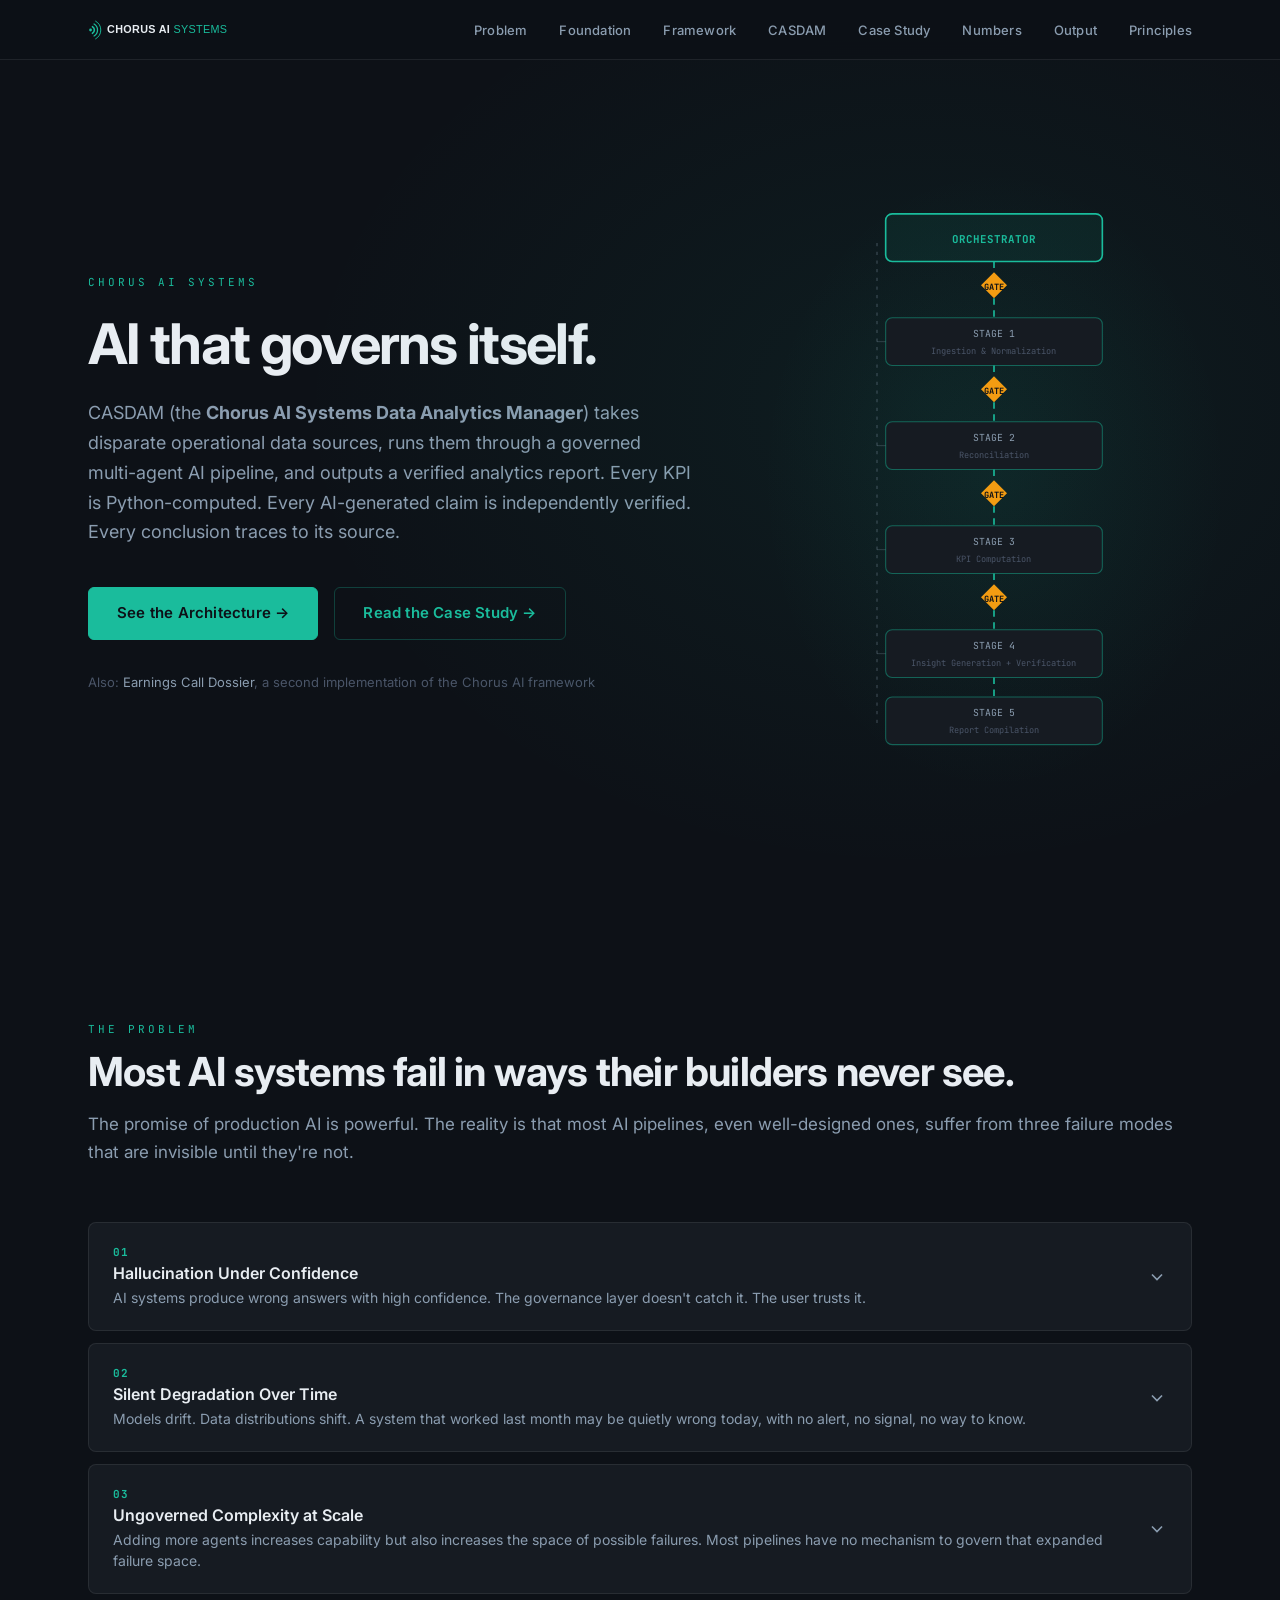
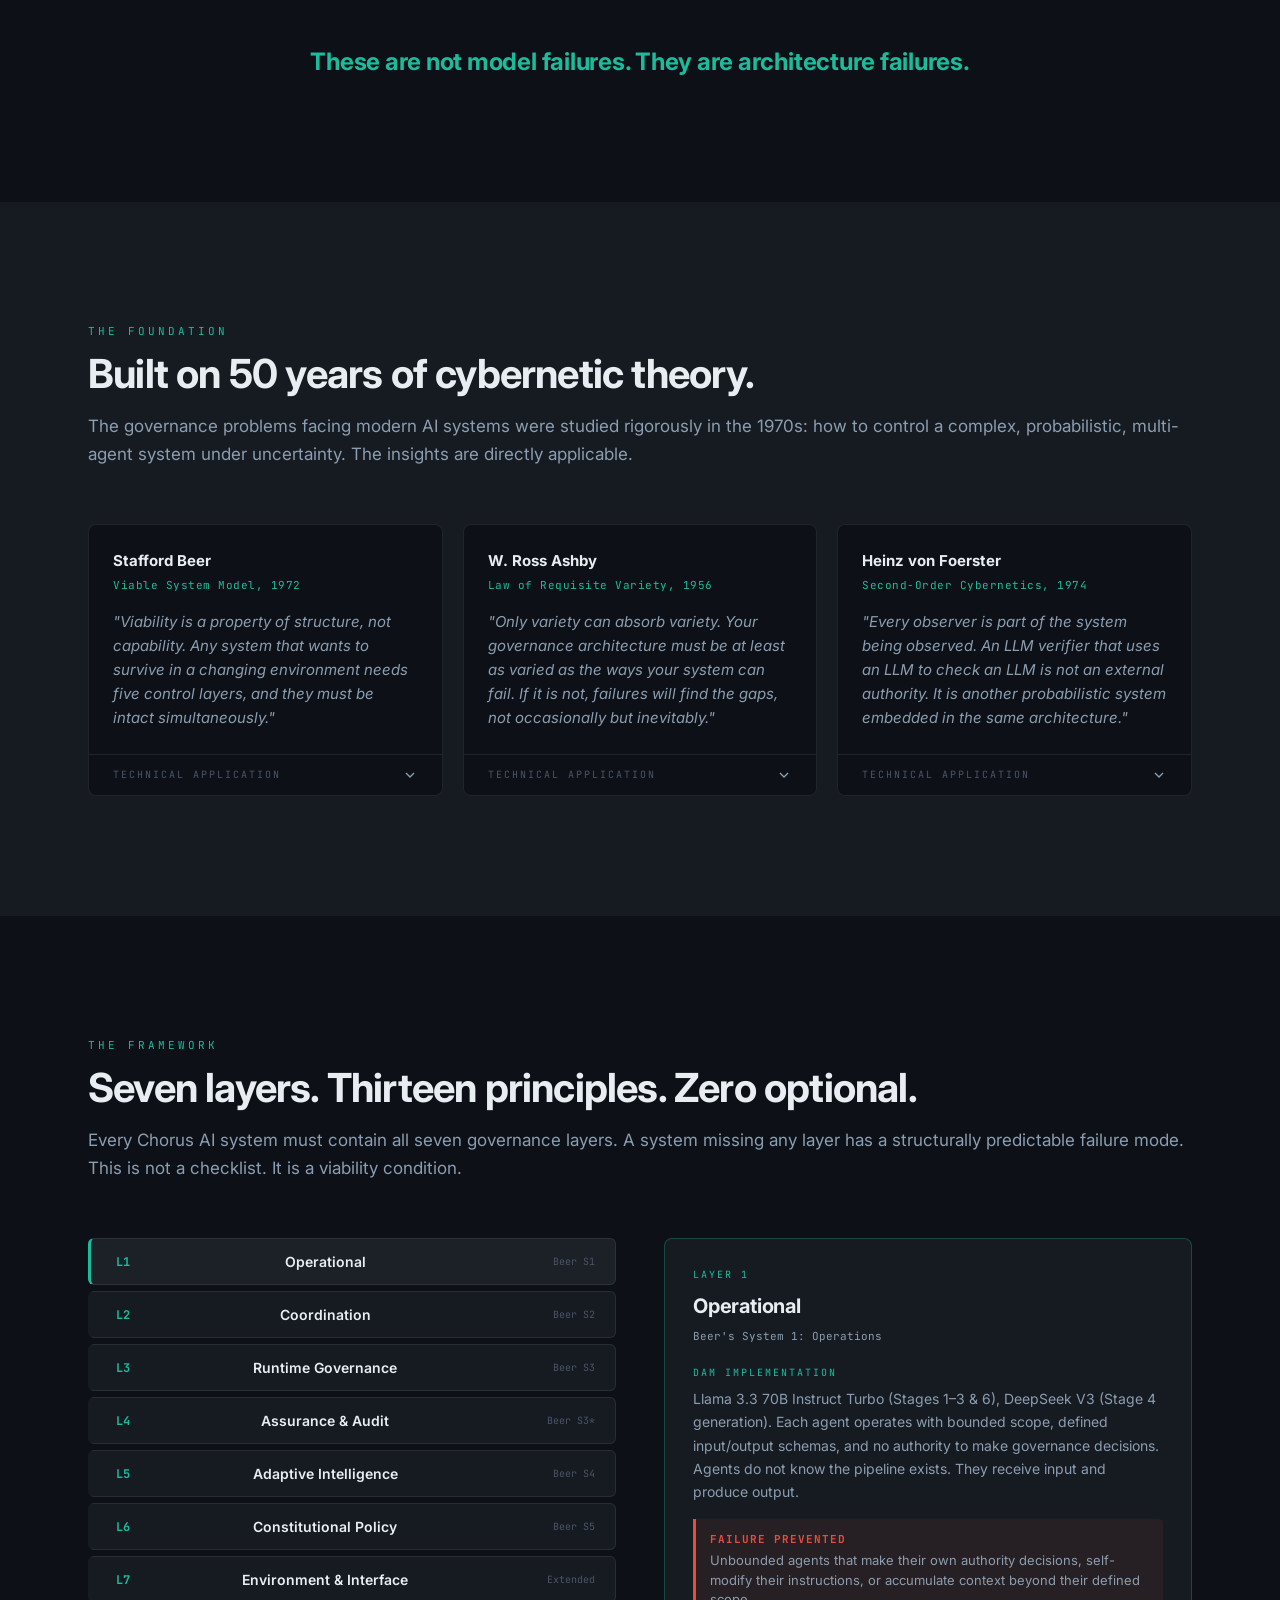
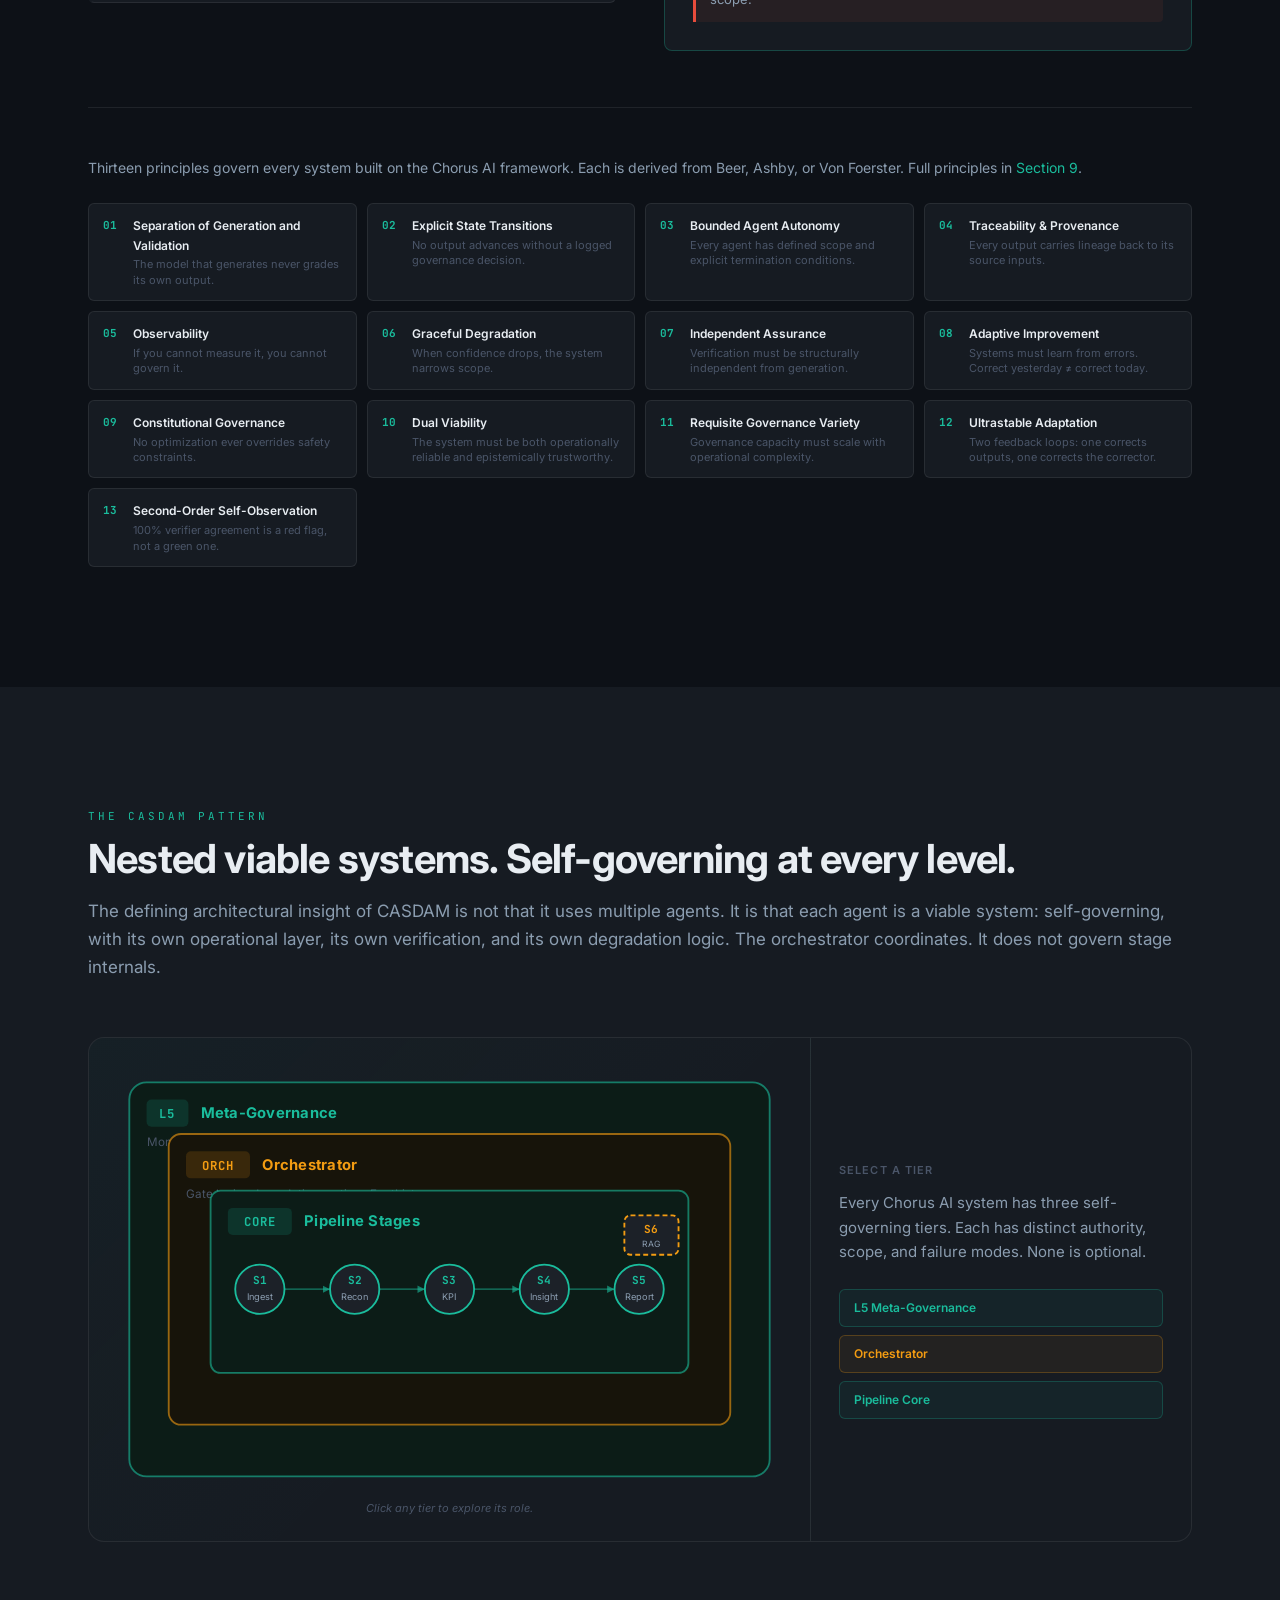
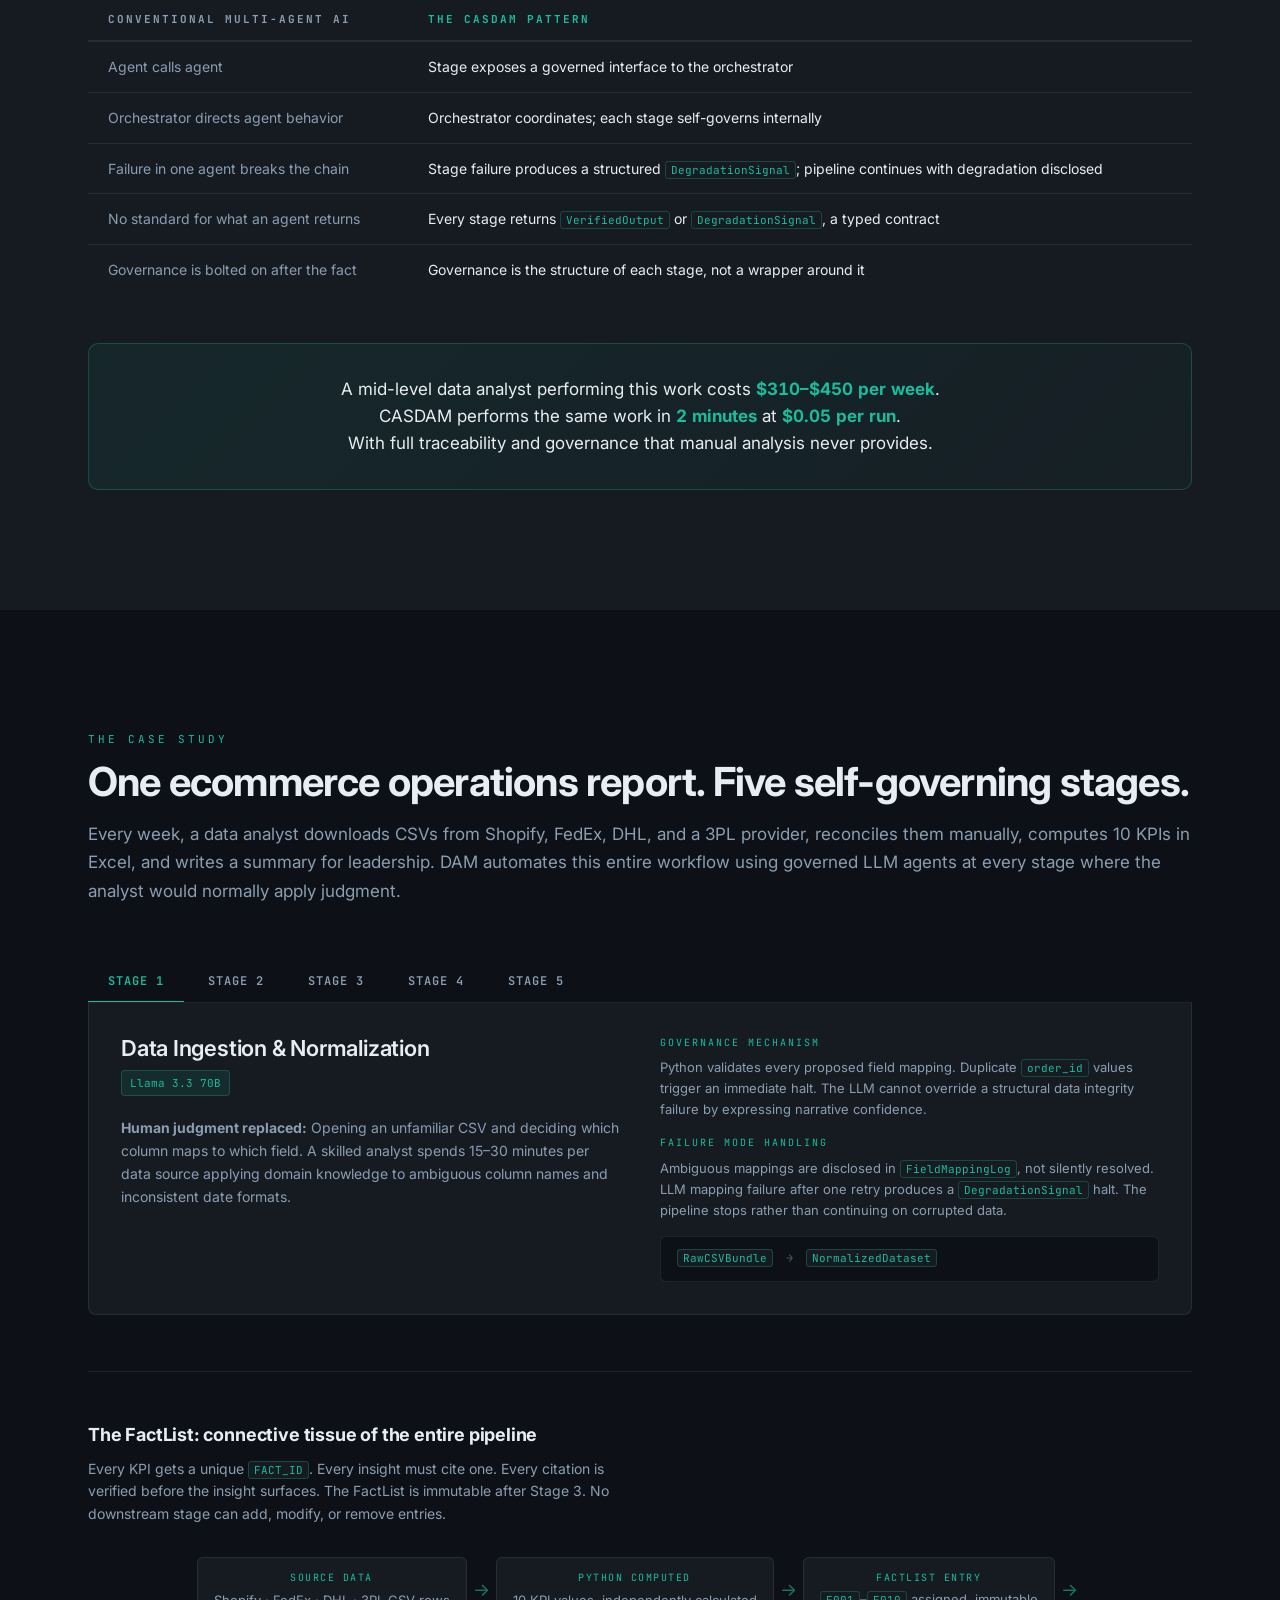
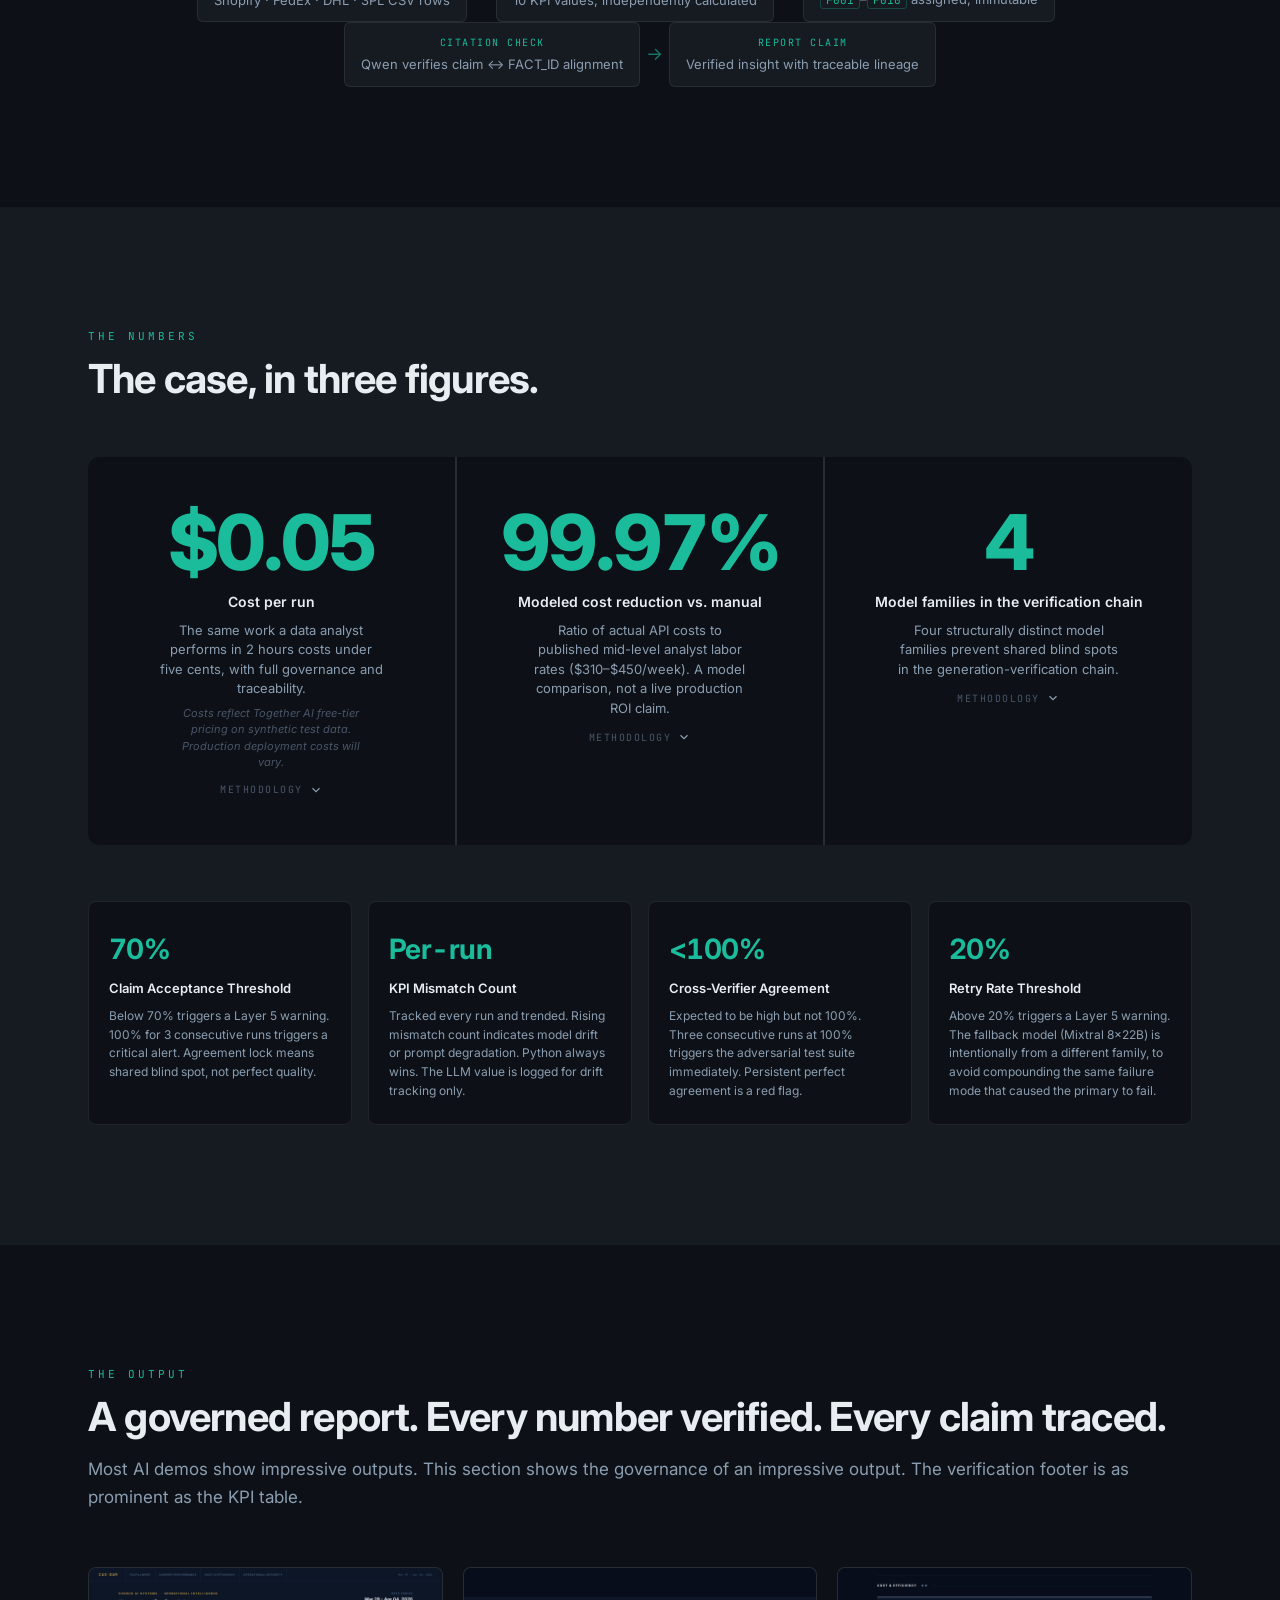
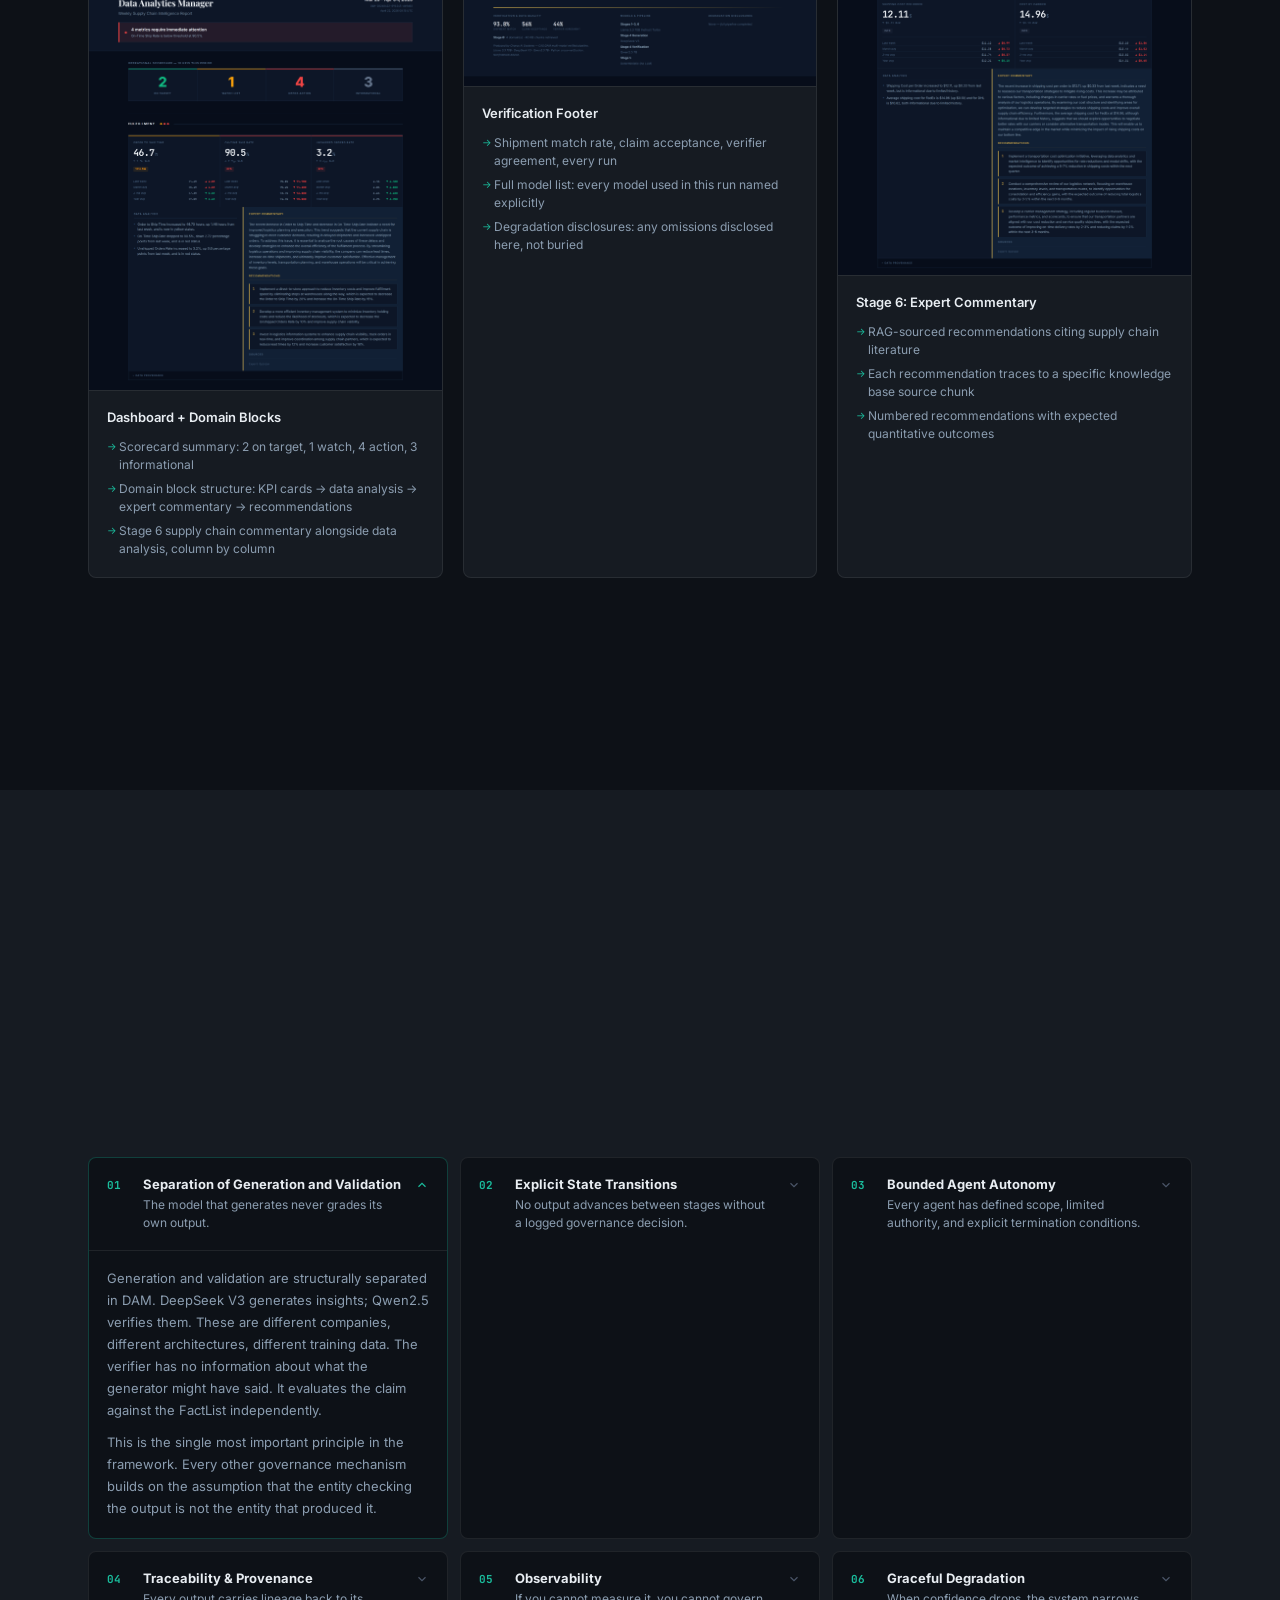
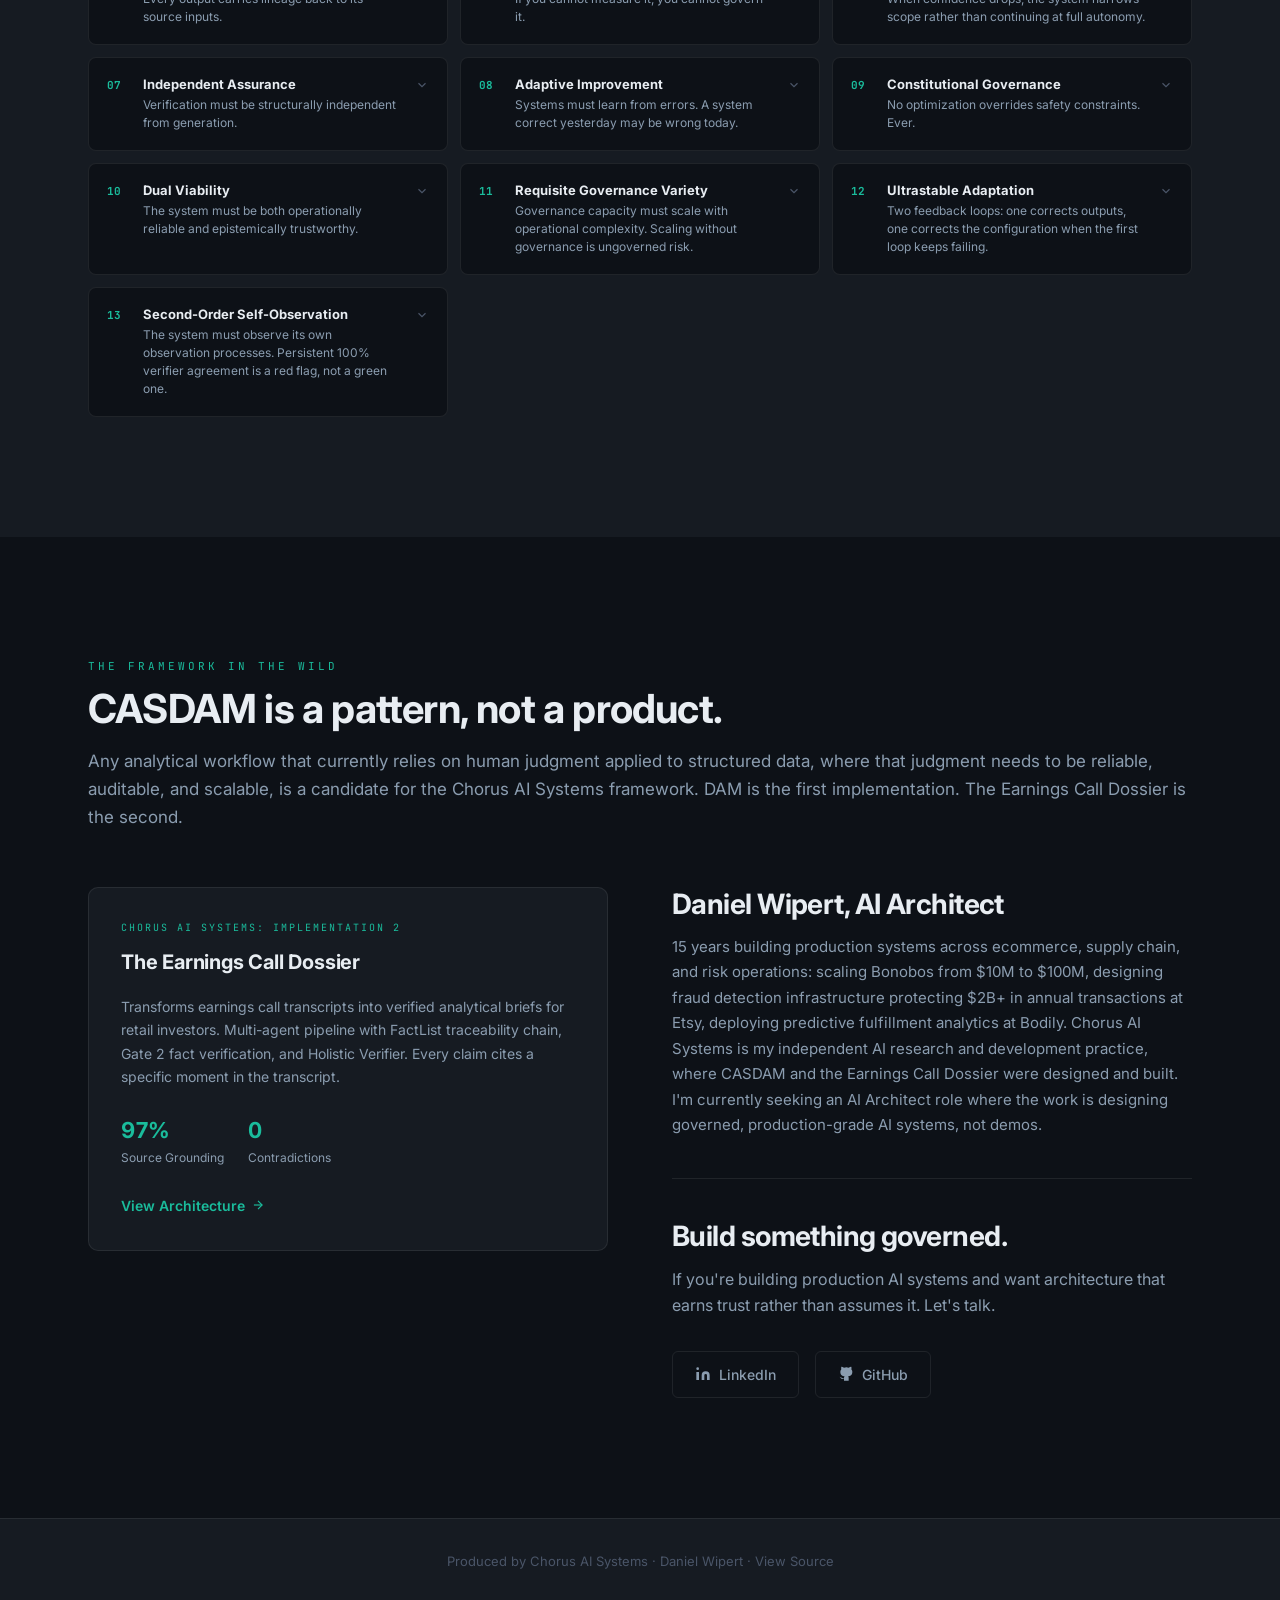
==== commit f5cdcdd7: "Deploy CASDAM case study website to GitHub Pages" ====
--- a/index.html
+++ b/index.html
@@ -3,1073 +3,945 @@
 <head>
 <meta charset="utf-8">
 <meta name="viewport" content="width=device-width, initial-scale=1">
-<title>CAS·DAM — Mar 29 - Apr 04, 2026</title>
+<title>CASDAM: Chorus AI Systems Case Study</title>
+<meta name="description" content="CASDAM is a closed-loop, multi-agent analytics framework where every stage self-governs, every output is independently verified, and every claim traces to its source.">
 <link rel="preconnect" href="https://fonts.googleapis.com">
 <link rel="preconnect" href="https://fonts.gstatic.com" crossorigin>
-<link href="https://fonts.googleapis.com/css2?family=Playfair+Display:wght@700;900&family=Inter:ital,wght@0,300;0,400;0,500;0,600;0,700;0,800;1,400&family=JetBrains+Mono:wght@400;500;600&display=swap" rel="stylesheet">
-<style>
-/* ── Reset ────────────────────────────────────────────────── */
-*, *::before, *::after { box-sizing: border-box; margin: 0; padding: 0; }
-a { color: inherit; text-decoration: none; }
-
-/* ── Dark design tokens ───────────────────────────────────── */
-:root {
-  --bg:        #070d1a;
-  --surf-1:    #0d1627;
-  --surf-2:    #112035;
-  --border:    #1a2b42;
-  --border-br: #243d5c;
-
-  --text-1:    #f0f4f8;
-  --text-2:    #8da2b8;
-  --text-3:    #4e6680;
-
-  --gold:      #c9a84c;
-  --gold-dim:  rgba(201,168,76,0.12);
-
-  --green:     #10b981;  --green-dim:  rgba(16,185,129,0.10);
-  --amber:     #f59e0b;  --amber-dim:  rgba(245,158,11,0.10);
-  --red:       #ef4444;  --red-dim:    rgba(239,68,68,0.10);
-  --info:      #64748b;  --info-dim:   rgba(100,116,139,0.08);
-
-  --ff-serif: 'Playfair Display', Georgia, serif;
-  --ff-sans:  'Inter', -apple-system, 'Segoe UI', sans-serif;
-  --ff-mono:  'JetBrains Mono', 'SF Mono', Consolas, monospace;
-
-  --max-w: 1200px;
-  --pad:   40px;
-}
-
-/* ── Base ─────────────────────────────────────────────────── */
-html { scroll-behavior: smooth; }
-body {
-  font-family: var(--ff-sans);
-  background: var(--bg);
-  color: var(--text-1);
-  line-height: 1.55;
-  font-size: 14px;
-  -webkit-font-smoothing: antialiased;
-}
-
-/* ── Navbar ───────────────────────────────────────────────── */
-.navbar {
-  position: sticky;
-  top: 0;
-  z-index: 100;
-  background: var(--surf-1);
-  border-bottom: 1px solid var(--border);
-  height: 56px;
-  display: flex;
-  align-items: center;
-  padding: 0 var(--pad);
-  gap: 32px;
-}
-.nb-brand {
-  font-family: var(--ff-mono);
-  font-size: 15px;
-  font-weight: 600;
-  color: var(--gold);
-  letter-spacing: 2px;
-  white-space: nowrap;
-}
-.nb-links {
-  display: flex;
-  gap: 0;
-  overflow: hidden;
-}
-.nav-link {
-  font-size: 11px;
-  font-weight: 600;
-  text-transform: uppercase;
-  letter-spacing: 1px;
-  color: var(--text-3);
-  padding: 0 16px;
-  height: 56px;
-  display: flex;
-  align-items: center;
-  border-right: 1px solid var(--border);
-  transition: color 0.15s, background 0.15s;
-}
-.nav-link:first-child { border-left: 1px solid var(--border); }
-.nav-link:hover { color: var(--text-1); background: var(--surf-2); }
-.nb-meta {
-  margin-left: auto;
-  font-family: var(--ff-mono);
-  font-size: 11px;
-  color: var(--text-3);
-  white-space: nowrap;
-}
-
-/* ── Hero ─────────────────────────────────────────────────── */
-.hero {
-  background: var(--surf-1);
-  border-bottom: 1px solid var(--border);
-  padding: 40px var(--pad) 36px;
-}
-.hero-inner {
-  max-width: var(--max-w);
-  margin: 0 auto;
-  display: flex;
-  align-items: flex-start;
-  justify-content: space-between;
-  gap: 40px;
-}
-.hero-left { display: flex; flex-direction: column; gap: 10px; }
-.hero-eyebrow {
-  font-size: 11px;
-  font-weight: 600;
-  text-transform: uppercase;
-  letter-spacing: 2.5px;
-  color: var(--gold);
-}
-.hero-title {
-  font-family: var(--ff-serif);
-  font-size: 36px;
-  font-weight: 700;
-  color: var(--text-1);
-  letter-spacing: -0.3px;
-  line-height: 1.1;
-}
-.hero-sub {
-  font-size: 16px;
-  font-weight: 300;
-  color: var(--text-2);
-  line-height: 1.5;
-}
-.hero-right { text-align: right; flex-shrink: 0; }
-.hero-week-label {
-  font-size: 10px;
-  font-weight: 600;
-  text-transform: uppercase;
-  letter-spacing: 1.5px;
-  color: var(--text-3);
-  margin-bottom: 2px;
-}
-.hero-week {
-  font-family: var(--ff-sans);
-  font-size: 18px;
-  font-weight: 700;
-  color: var(--text-1);
-}
-.hero-runid {
-  font-family: var(--ff-mono);
-  font-size: 11px;
-  color: var(--text-3);
-  margin-top: 6px;
-}
-.hero-generated {
-  font-size: 11px;
-  color: var(--text-3);
-  margin-top: 2px;
-}
-
-/* ── Status banner ────────────────────────────────────────── */
-.status-banner {
-  max-width: var(--max-w);
-  margin: 24px auto 0;
-  display: flex;
-  align-items: center;
-  gap: 16px;
-  padding: 16px 20px;
-  border: 1px solid var(--border);
-  border-left: 4px solid transparent;
-}
-.status-banner.red    { border-left-color: var(--red);   background: var(--red-dim);   }
-.status-banner.yellow { border-left-color: var(--amber); background: var(--amber-dim); }
-.status-banner.green  { border-left-color: var(--green); background: var(--green-dim); }
-.sb-icon {
-  font-size: 20px;
-  line-height: 1;
-  flex-shrink: 0;
-}
-.status-banner.red    .sb-icon { color: var(--red);   }
-.status-banner.yellow .sb-icon { color: var(--amber); }
-.status-banner.green  .sb-icon { color: var(--green); }
-.sb-text { display: flex; flex-direction: column; gap: 2px; }
-.sb-headline {
-  font-size: 17px;
-  font-weight: 600;
-  color: var(--text-1);
-}
-.sb-sub {
-  font-size: 13px;
-  color: var(--text-2);
-}
-
-/* ── Page wrapper ─────────────────────────────────────────── */
-.page-wrap {
-  max-width: var(--max-w);
-  margin: 0 auto;
-  padding: 40px var(--pad) 80px;
-}
-
-/* ── Scorecard ────────────────────────────────────────────── */
-.sc-eyebrow {
-  font-size: 11px;
-  font-weight: 700;
-  text-transform: uppercase;
-  letter-spacing: 1.5px;
-  color: var(--text-3);
-  margin-bottom: 12px;
-}
-.sc-strip {
-  display: grid;
-  grid-template-columns: repeat(4, 1fr);
-  gap: 1px;
-  background: var(--border);
-  border: 1px solid var(--border);
-  margin-bottom: 52px;
-}
-.sc-cell {
-  background: var(--surf-1);
-  padding: 24px 16px 20px;
-  text-align: center;
-  border-top: 3px solid transparent;
-  position: relative;
-}
-.sc-cell::after {
-  content: '';
-  display: block;
-  position: absolute;
-  inset: 0;
-  pointer-events: none;
-}
-.sc-cell.on-target  { border-top-color: var(--green); }
-.sc-cell.watch      { border-top-color: var(--amber); }
-.sc-cell.action     { border-top-color: var(--red);   }
-.sc-cell.info       { border-top-color: var(--info);  }
-.sc-num-d {
-  display: block;
-  font-family: var(--ff-sans);
-  font-size: 56px;
-  font-weight: 800;
-  line-height: 1;
-  margin-bottom: 6px;
-}
-.sc-cell.on-target .sc-num-d { color: var(--green); }
-.sc-cell.watch     .sc-num-d { color: var(--amber); }
-.sc-cell.action    .sc-num-d { color: var(--red);   }
-.sc-cell.info      .sc-num-d { color: var(--info);  }
-.sc-lbl-d {
-  font-size: 10px;
-  font-weight: 700;
-  text-transform: uppercase;
-  letter-spacing: 1.4px;
-  color: var(--text-3);
-}
-
-/* ── Domain section ───────────────────────────────────────── */
-.domain-section-d {
-  margin-bottom: 60px;
-  scroll-margin-top: 72px;
-}
-.dsd-header {
-  display: flex;
-  align-items: center;
-  gap: 20px;
-  padding: 0 0 16px;
-  border-top: 1px solid var(--border);
-  padding-top: 32px;
-  margin-bottom: 20px;
-}
-.dsd-name {
-  font-size: 12px;
-  font-weight: 700;
-  text-transform: uppercase;
-  letter-spacing: 2.5px;
-  color: var(--text-1);
-  white-space: nowrap;
-}
-.dsd-dots { display: flex; gap: 6px; align-items: center; }
-.sdot {
-  width: 8px;
-  height: 8px;
-  border-radius: 50%;
-  cursor: default;
-}
-.sdot-green  { background: var(--green); }
-.sdot-yellow { background: var(--amber); }
-.sdot-red    { background: var(--red);   }
-.sdot-informational { background: var(--info); }
-.dsd-rule { flex: 1; height: 1px; background: var(--border); }
-
-/* ── KPI grid (dashboard) ─────────────────────────────────── */
-.kpi-grid-d {
-  display: flex;
-  gap: 1px;
-  background: var(--border);
-  border: 1px solid var(--border);
-  margin-bottom: 1px;
-}
-.kpi-card-d {
-  flex: 1;
-  min-width: 0;
-  background: var(--surf-1);
-  padding: 20px;
-  border-top: 3px solid transparent;
-}
-.kpi-d-green  { border-top-color: var(--green); }
-.kpi-d-yellow { border-top-color: var(--amber); }
-.kpi-d-red    { border-top-color: var(--red);   }
-.kpi-d-informational { border-top-color: var(--info); }
-.kcd-name {
-  font-size: 10px;
-  font-weight: 600;
-  text-transform: uppercase;
-  letter-spacing: 1.2px;
-  color: var(--text-3);
-  margin-bottom: 12px;
-}
-.kcd-val-row {
-  display: flex;
-  align-items: baseline;
-  gap: 3px;
-  margin-bottom: 6px;
-}
-.kcd-num {
-  font-family: var(--ff-mono);
-  font-size: 38px;
-  font-weight: 600;
-  color: var(--text-1);
-  letter-spacing: -1.5px;
-  line-height: 1;
-}
-.kv-unit-d {
-  font-family: var(--ff-mono);
-  font-size: 18px;
-  font-weight: 400;
-  color: var(--text-3);
-}
-.kcd-wow {
-  font-family: var(--ff-mono);
-  font-size: 11px;
-  color: var(--text-3);
-  margin-bottom: 10px;
-}
-.kcd-chip {
-  display: inline-block;
-  font-size: 9px;
-  font-weight: 700;
-  text-transform: uppercase;
-  letter-spacing: 1px;
-  padding: 3px 8px;
-  border-radius: 2px;
-  margin-bottom: 16px;
-}
-.kcd-chip-green  { color: var(--green); background: var(--green-dim); }
-.kcd-chip-yellow { color: var(--amber); background: var(--amber-dim); }
-.kcd-chip-red    { color: var(--red);   background: var(--red-dim);   }
-.kcd-chip-informational { color: var(--info); background: var(--info-dim); }
-
-/* ── Historical comparison ─────────────────────────────────── */
-.hist-block {
-  border-top: 1px solid var(--border);
-  padding-top: 12px;
-}
-.ph-row {
-  display: grid;
-  grid-template-columns: 1fr 70px 70px;
-  gap: 4px;
-  padding: 3px 0;
-  border-bottom: 1px solid var(--border);
-  align-items: center;
-}
-.ph-row:last-child { border-bottom: none; }
-.ph-period {
-  font-size: 11px;
-  color: var(--text-3);
-  font-style: italic;
-}
-.ph-val {
-  font-family: var(--ff-mono);
-  font-size: 11px;
-  color: var(--text-2);
-  text-align: right;
-}
-.ph-delta {
-  font-family: var(--ff-mono);
-  font-size: 11px;
-  font-weight: 600;
-  text-align: right;
-}
-.ph-delta.dp { color: var(--green); }
-.ph-delta.dn { color: var(--red);   }
-
-/* ── Analysis panel ───────────────────────────────────────── */
-.analysis-panel {
-  display: grid;
-  grid-template-columns: 1fr 1.4fr;
-  gap: 1px;
-  background: var(--border);
-  border: 1px solid var(--border);
-  border-top: none;
-  margin-bottom: 1px;
-}
-.analysis-panel-full {
-  grid-template-columns: 1fr;
-}
-.ap-col {
-  background: var(--surf-1);
-  padding: 20px 22px;
-}
-.ap-s6 {
-  background: var(--surf-2);
-  border-left: 3px solid var(--gold);
-}
-.ap-label {
-  font-size: 10px;
-  font-weight: 700;
-  text-transform: uppercase;
-  letter-spacing: 1.5px;
-  color: var(--text-3);
-  margin-bottom: 14px;
-  padding-bottom: 8px;
-  border-bottom: 1px solid var(--border);
-}
-.ap-label-gold {
-  color: var(--gold);
-  border-bottom-color: var(--gold-dim);
-}
-.obs-list { display: flex; flex-direction: column; gap: 8px; }
-.obs-item {
-  font-size: 13px;
-  line-height: 1.6;
-  color: var(--text-2);
-  display: flex;
-  gap: 10px;
-  align-items: flex-start;
-}
-.obs-dot {
-  width: 5px;
-  height: 5px;
-  border-radius: 50%;
-  background: var(--border-br);
-  flex-shrink: 0;
-  margin-top: 7px;
-}
-.obs-act { align-items: flex-start; }
-.obs-act-pill {
-  font-size: 9px;
-  font-weight: 700;
-  text-transform: uppercase;
-  letter-spacing: 0.8px;
-  background: var(--gold-dim);
-  color: var(--gold);
-  padding: 2px 7px;
-  border-radius: 2px;
-  flex-shrink: 0;
-  margin-top: 3px;
-}
-.obs-muted { color: var(--text-3); font-style: italic; }
-
-/* ── Stage 6 ──────────────────────────────────────────────── */
-.s6-commentary-d {
-  font-size: 13px;
-  line-height: 1.7;
-  color: var(--text-2);
-  margin-bottom: 8px;
-}
-.s6-recs-d { display: flex; flex-direction: column; gap: 8px; }
-.s6-rec-d {
-  display: flex;
-  gap: 12px;
-  align-items: flex-start;
-  padding: 10px 12px;
-  background: var(--surf-1);
-  border: 1px solid var(--border);
-  border-left: 3px solid var(--gold);
-}
-.s6-rec-num {
-  font-family: var(--ff-mono);
-  font-size: 13px;
-  font-weight: 600;
-  color: var(--gold);
-  flex-shrink: 0;
-  min-width: 16px;
-}
-.s6-rec-body {
-  font-size: 13px;
-  line-height: 1.6;
-  color: var(--text-2);
-}
-.rec-cite {
-  display: inline-block;
-  font-family: var(--ff-mono);
-  font-size: 10px;
-  color: var(--text-3);
-  margin-top: 4px;
-}
-.cite-list { display: flex; flex-direction: column; gap: 2px; }
-.cite-src {
-  font-family: var(--ff-mono);
-  font-size: 10px;
-  color: var(--text-3);
-}
-
-/* ── Provenance ───────────────────────────────────────────── */
-.prov-details {
-  border: 1px solid var(--border);
-  border-top: none;
-  background: var(--bg);
-}
-.prov-summary {
-  font-size: 10px;
-  font-weight: 600;
-  text-transform: uppercase;
-  letter-spacing: 1px;
-  color: var(--text-3);
-  padding: 10px 16px;
-  cursor: pointer;
-  user-select: none;
-  list-style: none;
-}
-.prov-summary::-webkit-details-marker { display: none; }
-.prov-summary::before { content: "▸ "; }
-details[open] .prov-summary::before { content: "▾ "; }
-.prov-table { padding: 0 16px 12px; }
-.prov-row {
-  display: grid;
-  grid-template-columns: 50px 160px 1fr 80px;
-  gap: 12px;
-  padding: 6px 0;
-  border-bottom: 1px solid var(--border);
-  align-items: baseline;
-}
-.prov-row:last-child { border-bottom: none; }
-.prov-id {
-  font-family: var(--ff-mono);
-  font-size: 10px;
-  color: var(--gold);
-}
-.prov-name {
-  font-size: 11px;
-  font-weight: 600;
-  color: var(--text-2);
-}
-.prov-formula {
-  font-size: 10px;
-  color: var(--text-3);
-  line-height: 1.4;
-}
-.prov-rows {
-  font-family: var(--ff-mono);
-  font-size: 10px;
-  color: var(--text-3);
-  text-align: right;
-}
-
-/* ── System footer ────────────────────────────────────────── */
-.sys-footer {
-  background: var(--surf-1);
-  border-top: 1px solid var(--border);
-  padding: 40px var(--pad);
-}
-.sf-inner {
-  max-width: var(--max-w);
-  margin: 0 auto;
-  display: grid;
-  grid-template-columns: 1.5fr 1fr 1fr;
-  gap: 40px;
-}
-.sf-head {
-  font-size: 10px;
-  font-weight: 700;
-  text-transform: uppercase;
-  letter-spacing: 1.5px;
-  color: var(--text-3);
-  margin-bottom: 16px;
-}
-.sf-stats { display: flex; gap: 24px; margin-bottom: 16px; }
-.sf-stat { display: flex; flex-direction: column; gap: 2px; }
-.sf-val {
-  font-family: var(--ff-mono);
-  font-size: 22px;
-  font-weight: 600;
-  color: var(--text-1);
-  line-height: 1;
-}
-.sf-lbl {
-  font-size: 9px;
-  text-transform: uppercase;
-  letter-spacing: 0.8px;
-  color: var(--text-3);
-}
-.sf-line {
-  font-size: 12px;
-  line-height: 1.9;
-  color: var(--text-3);
-}
-.sf-line strong { color: var(--text-2); }
-.sf-stamp {
-  font-size: 11px;
-  color: var(--text-3);
-  margin-top: 12px;
-  font-style: italic;
-  line-height: 1.7;
-}
-.disc-row {
-  font-size: 12px;
-  line-height: 1.9;
-  color: var(--text-3);
-  padding-left: 12px;
-  position: relative;
-}
-.disc-row::before { content: "·"; position: absolute; left: 0; }
-.disc-none { font-style: italic; padding-left: 0; }
-.disc-none::before { content: ""; }
-.sf-gold-bar {
-  max-width: var(--max-w);
-  margin: 0 auto 24px;
-  height: 2px;
-  background: linear-gradient(90deg, var(--gold) 0%, transparent 100%);
-}
-</style>
+<link href="https://fonts.googleapis.com/css2?family=Inter:wght@300;400;500;600;700;800&family=JetBrains+Mono:wght@400;700&display=swap" rel="stylesheet">
+<link rel="stylesheet" href="css/style.css">
 </head>
 <body>
 
-<!-- Navbar -->
-<nav class="navbar">
-  <div class="nb-brand">CAS·DAM</div>
-  <div class="nb-links">
-    <a href="#d-fulfillment" class="nav-link">Fulfillment</a><a href="#d-carrier_performance" class="nav-link">Carrier Performance</a><a href="#d-cost" class="nav-link">Cost & Efficiency</a><a href="#d-operational_integrity" class="nav-link">Operational Integrity</a>
-  </div>
-  <div class="nb-meta">Mar 29 - Apr 04, 2026</div>
+<!-- ── Navigation ───────────────────────────────────────────── -->
+<nav class="nav" id="nav">
+  <div class="nav-inner">
+    <a href="#hero" class="nav-logo">
+      <img src="assets/chorus-logo.svg" alt="Chorus AI Systems">
+    </a>
+    <ul class="nav-links">
+      <li><a href="#problem">Problem</a></li>
+      <li><a href="#foundation">Foundation</a></li>
+      <li><a href="#framework">Framework</a></li>
+      <li><a href="#pattern">CASDAM</a></li>
+      <li><a href="#case-study">Case Study</a></li>
+      <li><a href="#numbers">Numbers</a></li>
+      <li><a href="#output">Output</a></li>
+      <li><a href="#principles">Principles</a></li>
+    </ul>
+    <button class="nav-hamburger" id="hamburger" aria-label="Menu">
+      <span></span><span></span><span></span>
+    </button>
+  </div>
 </nav>
-
-<!-- Hero -->
-<div class="hero">
-  <div class="hero-inner">
-    <div class="hero-left">
-      <div class="hero-eyebrow">Chorus AI Systems &nbsp;·&nbsp; Operational Intelligence</div>
-      <div class="hero-title">Data Analytics Manager</div>
-      <div class="hero-sub">Weekly Supply Chain Intelligence Report</div>
-    </div>
-    <div class="hero-right">
-      <div class="hero-week-label">Week ending</div>
-      <div class="hero-week">Mar 29 - Apr 04, 2026</div>
-      <div class="hero-runid">DAM-20260422-091245-d69d02</div>
-      <div class="hero-generated">April 22, 2026  09:15 UTC</div>
-    </div>
-  </div>
-  <div class="status-banner red">
-    <span class="sb-icon">●</span>
-    <div class="sb-text">
-      <div class="sb-headline">4 metrics require immediate attention</div>
-      <div class="sb-sub">On-Time Ship Rate is below threshold at 90.5%.</div>
-    </div>
-  </div>
+<div class="nav-mobile" id="nav-mobile">
+  <a href="#problem">Problem</a>
+  <a href="#foundation">Foundation</a>
+  <a href="#framework">Framework</a>
+  <a href="#pattern">CASDAM</a>
+  <a href="#case-study">Case Study</a>
+  <a href="#numbers">Numbers</a>
+  <a href="#output">Output</a>
+  <a href="#principles">Principles</a>
 </div>
 
-<!-- Page content -->
-<div class="page-wrap">
-
-  <!-- Scorecard -->
-  <div class="sc-eyebrow">Operational Scorecard &mdash; 10 KPIs this period</div>
-  <div class="sc-strip">
-    <div class="sc-cell on-target">
-      <span class="sc-num-d">2</span>
-      <span class="sc-lbl-d">On Target</span>
-    </div>
-    <div class="sc-cell watch">
-      <span class="sc-num-d">1</span>
-      <span class="sc-lbl-d">Watch List</span>
-    </div>
-    <div class="sc-cell action">
-      <span class="sc-num-d">4</span>
-      <span class="sc-lbl-d">Needs Action</span>
-    </div>
-    <div class="sc-cell info">
-      <span class="sc-num-d">3</span>
-      <span class="sc-lbl-d">Informational</span>
-    </div>
-  </div>
-
-  
-          <section class="domain-section-d" id="d-fulfillment">
-            <div class="dsd-header">
-              <div class="dsd-name">Fulfillment</div>
-              <div class="dsd-dots"><span class="sdot sdot-yellow" title="Order to Ship Time: 46.7h"></span><span class="sdot sdot-red" title="On-Time Ship Rate: 90.5%"></span><span class="sdot sdot-red" title="Unshipped Orders Rate: 3.2%"></span></div>
-              <div class="dsd-rule"></div>
-            </div>
-            <div class="kpi-grid-d">
-              <div class="kpi-card-d kpi-d-yellow">
-                <div class="kcd-name">Order to Ship Time</div>
-                <div class="kcd-val-row">
-                  <span class="kcd-num">46.7</span><span class="kv-unit-d">h</span>
-                </div>
-                <div class="kcd-wow">↑ 1.5h WoW</div>
-                <div class="kcd-chip kcd-chip-yellow">YELLOW</div>
-                <div class="hist-block"><div class="ph-row"><span class="ph-period">Last week</span><span class="ph-val">44.2h</span><span class="ph-delta dn">▲ 2.5h</span></div><div class="ph-row"><span class="ph-period">Month avg</span><span class="ph-val">45.1h</span><span class="ph-delta dn">▲ 1.6h</span></div><div class="ph-row"><span class="ph-period">3-mo avg</span><span class="ph-val">47.3h</span><span class="ph-delta dp">▼ 0.6h</span></div><div class="ph-row"><span class="ph-period">Year avg</span><span class="ph-val">49.8h</span><span class="ph-delta dp">▼ 3.1h</span></div></div>
-              </div>
-              <div class="kpi-card-d kpi-d-red">
-                <div class="kcd-name">On-Time Ship Rate</div>
-                <div class="kcd-val-row">
-                  <span class="kcd-num">90.5</span><span class="kv-unit-d">%</span>
-                </div>
-                <div class="kcd-wow">↓ 2.7pp WoW</div>
-                <div class="kcd-chip kcd-chip-red">RED</div>
-                <div class="hist-block"><div class="ph-row"><span class="ph-period">Last week</span><span class="ph-val">95.8%</span><span class="ph-delta dn">▼ 94.9pp</span></div><div class="ph-row"><span class="ph-period">Month avg</span><span class="ph-val">95.2%</span><span class="ph-delta dn">▼ 94.3pp</span></div><div class="ph-row"><span class="ph-period">3-mo avg</span><span class="ph-val">93.7%</span><span class="ph-delta dn">▼ 92.8pp</span></div><div class="ph-row"><span class="ph-period">Year avg</span><span class="ph-val">91.4%</span><span class="ph-delta dn">▼ 90.5pp</span></div></div>
-              </div>
-              <div class="kpi-card-d kpi-d-red">
-                <div class="kcd-name">Unshipped Orders Rate</div>
-                <div class="kcd-val-row">
-                  <span class="kcd-num">3.2</span><span class="kv-unit-d">%</span>
-                </div>
-                <div class="kcd-wow">↑ 0.6pp WoW</div>
-                <div class="kcd-chip kcd-chip-red">RED</div>
-                <div class="hist-block"><div class="ph-row"><span class="ph-period">Last week</span><span class="ph-val">2.4%</span><span class="ph-delta dp">▼ 2.4pp</span></div><div class="ph-row"><span class="ph-period">Month avg</span><span class="ph-val">2.8%</span><span class="ph-delta dp">▼ 2.8pp</span></div><div class="ph-row"><span class="ph-period">3-mo avg</span><span class="ph-val">3.1%</span><span class="ph-delta dp">▼ 3.1pp</span></div><div class="ph-row"><span class="ph-period">Year avg</span><span class="ph-val">3.9%</span><span class="ph-delta dp">▼ 3.9pp</span></div></div>
-              </div></div>
-            
-              <div class="analysis-panel">
-                <div class="ap-col">
-                  <div class="ap-label">Data Analysis</div>
-                  <div class="obs-list"><div class="obs-item"><span class="obs-dot"></span>Order to Ship Time increased to 46.73 hours, up 1.46 hours from last week, and is now in yellow status.</div><div class="obs-item"><span class="obs-dot"></span>On-Time Ship Rate dropped to 90.5%, down 2.72 percentage points from last week, and is in red status.</div><div class="obs-item"><span class="obs-dot"></span>Unshipped Orders Rate increased to 3.2%, up 0.6 percentage points from last week, and is in red status.</div></div>
-                </div>
-                <div class="ap-col ap-s6">
-                  <div class="ap-label ap-label-gold">Expert Commentary</div>
-                  <div class="s6-commentary-d">The recent increase in Order to Ship Time and decrease in On-Time Ship Rate indicate a need for improved logistics planning and execution. This trend suggests that the current supply chain is struggling to meet customer demand, resulting in delayed shipments and increased unshipped orders. To address this issue, it is essential to analyze the root causes of these delays and develop strategies to enhance the overall efficiency of the fulfillment process. By streamlining logistics operations and improving supply chain visibility, the company can reduce lead times, increase on-time shipments, and ultimately improve customer satisfaction. Effective management of inventory levels, transportation planning, and warehouse operations will be critical in achieving these goals.</div>
-                  <div class="ap-label ap-label-gold" style="margin-top:16px">Recommendations</div>
-                  <div class="s6-recs-d">
-                <div class="s6-rec-d">
-                  <div class="s6-rec-num">1</div>
-                  <div class="s6-rec-body">
-                    Implement a direct-to-store approach to reduce inventory costs and improve fulfillment speed by eliminating stops at warehouses along the way, which is expected to decrease the Order to Ship Time by 20% and increase the On-Time Ship Rate by 15%.
-                    
-                  </div>
-                </div>
-                <div class="s6-rec-d">
-                  <div class="s6-rec-num">2</div>
-                  <div class="s6-rec-body">
-                    Develop a more efficient inventory management system to minimize inventory holding costs and reduce the likelihood of stockouts, which is expected to decrease the Unshipped Orders Rate by 10% and improve supply chain visibility.
-                    
-                  </div>
-                </div>
-                <div class="s6-rec-d">
-                  <div class="s6-rec-num">3</div>
-                  <div class="s6-rec-body">
-                    Invest in logistics information systems to enhance supply chain visibility, track orders in real-time, and improve coordination among supply chain partners, which is expected to reduce lead times by 12% and increase customer satisfaction by 18%.
-                    
-                  </div>
-                </div></div>
-                  <div class='ap-label' style='margin-top:12px;font-size:10px'>Sources</div><div class='cite-list'><div class="cite-src">Expert Opinion</div></div>
-                </div>
-              </div>
-            <details class="prov-details">
-              <summary class="prov-summary">Data Provenance</summary>
-              <div class="prov-table">
-              <div class="prov-row">
-                <span class="prov-id">F001</span>
-                <span class="prov-name">Order to Ship Time</span>
-                <span class="prov-formula">Average hours from order_created_at to shipped_at, across all shipped (non-cancelled) orders</span>
-                <span class="prov-rows">484 rows</span>
-              </div>
-              <div class="prov-row">
-                <span class="prov-id">F002</span>
-                <span class="prov-name">On-Time Ship Rate</span>
-                <span class="prov-formula">Percentage of orders where shipped_at <= promised_ship_date, expressed as decimal (e.g. 0.966). Only include orders that have both shipped_at and promised_ship_date.</span>
-                <span class="prov-rows">484 rows</span>
-              </div>
-              <div class="prov-row">
-                <span class="prov-id">F003</span>
-                <span class="prov-name">Unshipped Orders Rate</span>
-                <span class="prov-formula">Percentage of total orders (including cancelled) with no shipment record, expressed as decimal. Cancelled orders count as unshipped.</span>
-                <span class="prov-rows">484 rows</span>
-              </div></div>
-            </details>
-          </section>
-          <section class="domain-section-d" id="d-carrier_performance">
-            <div class="dsd-header">
-              <div class="dsd-name">Carrier Performance</div>
-              <div class="dsd-dots"><span class="sdot sdot-green" title="Transit Time: 152.2h"></span><span class="sdot sdot-red" title="On-Time Delivery Rate: 91.4%"></span><span class="sdot sdot-informational" title="Carrier Mix: 53.3%"></span></div>
-              <div class="dsd-rule"></div>
-            </div>
-            <div class="kpi-grid-d">
-              <div class="kpi-card-d kpi-d-green">
-                <div class="kcd-name">Transit Time</div>
-                <div class="kcd-val-row">
-                  <span class="kcd-num">152.2</span><span class="kv-unit-d">h</span>
-                </div>
-                <div class="kcd-wow">↑ 12.6h WoW</div>
-                <div class="kcd-chip kcd-chip-green">GREEN</div>
-                <div class="hist-block"><div class="ph-row"><span class="ph-period">Last week</span><span class="ph-val">153.2h</span><span class="ph-delta dp">▼ 1.0h</span></div><div class="ph-row"><span class="ph-period">Month avg</span><span class="ph-val">155.8h</span><span class="ph-delta dp">▼ 3.6h</span></div><div class="ph-row"><span class="ph-period">3-mo avg</span><span class="ph-val">158.4h</span><span class="ph-delta dp">▼ 6.2h</span></div><div class="ph-row"><span class="ph-period">Year avg</span><span class="ph-val">162.1h</span><span class="ph-delta dp">▼ 9.9h</span></div></div>
-              </div>
-              <div class="kpi-card-d kpi-d-red">
-                <div class="kcd-name">On-Time Delivery Rate</div>
-                <div class="kcd-val-row">
-                  <span class="kcd-num">91.4</span><span class="kv-unit-d">%</span>
-                </div>
-                <div class="kcd-wow">↓ 6.6pp WoW</div>
-                <div class="kcd-chip kcd-chip-red">RED</div>
-                <div class="hist-block"><div class="ph-row"><span class="ph-period">Last week</span><span class="ph-val">96.4%</span><span class="ph-delta dn">▼ 95.5pp</span></div><div class="ph-row"><span class="ph-period">Month avg</span><span class="ph-val">95.9%</span><span class="ph-delta dn">▼ 95.0pp</span></div><div class="ph-row"><span class="ph-period">3-mo avg</span><span class="ph-val">94.2%</span><span class="ph-delta dn">▼ 93.3pp</span></div><div class="ph-row"><span class="ph-period">Year avg</span><span class="ph-val">92.8%</span><span class="ph-delta dn">▼ 91.9pp</span></div></div>
-              </div>
-              <div class="kpi-card-d kpi-d-informational">
-                <div class="kcd-name">Carrier Mix</div>
-                <div class="kcd-val-row">
-                  <span class="kcd-num">53.3</span><span class="kv-unit-d">%</span>
-                </div>
-                <div class="kcd-wow">↓ 1.3pp WoW</div>
-                <div class="kcd-chip kcd-chip-informational">INFO</div>
-                <div class="hist-block"><div class="ph-row"><span class="ph-period">Last week</span><span class="ph-val">50.9%</span><span class="ph-delta dn">▼ 50.4pp</span></div><div class="ph-row"><span class="ph-period">Month avg</span><span class="ph-val">51.3%</span><span class="ph-delta dn">▼ 50.8pp</span></div><div class="ph-row"><span class="ph-period">3-mo avg</span><span class="ph-val">52.1%</span><span class="ph-delta dn">▼ 51.6pp</span></div><div class="ph-row"><span class="ph-period">Year avg</span><span class="ph-val">54.7%</span><span class="ph-delta dn">▼ 54.2pp</span></div></div>
-              </div></div>
-            
-              <div class="analysis-panel">
-                <div class="ap-col">
-                  <div class="ap-label">Data Analysis</div>
-                  <div class="obs-list"><div class="obs-item"><span class="obs-dot"></span>Transit Time increased to 152.22 hours, up 12.55 hours from last week, but remains in green status.</div><div class="obs-item"><span class="obs-dot"></span>On-Time Delivery Rate dropped to 91.41%, down 6.58 percentage points from last week, and is in red status.</div></div>
-                </div>
-                <div class="ap-col ap-s6">
-                  <div class="ap-label ap-label-gold">Expert Commentary</div>
-                  <div class="s6-commentary-d">The recent increase in transit time and decrease in on-time delivery rate are concerning trends that require immediate attention. The 12.55-hour increase in transit time and 6.58 percentage point drop in on-time delivery rate indicate potential issues with carrier performance and network congestion. To mitigate these issues, we need to reassess our carrier mix and transportation strategies to ensure that we are optimizing our supply chain operations. A thorough analysis of our distribution networks and logistics operations is necessary to identify areas for improvement. By doing so, we can improve our delivery reliability and responsiveness to changing demand patterns.</div>
-                  <div class="ap-label ap-label-gold" style="margin-top:16px">Recommendations</div>
-                  <div class="s6-recs-d">
-                <div class="s6-rec-d">
-                  <div class="s6-rec-num">1</div>
-                  <div class="s6-rec-body">
-                    Implement a formal freight carrier performance review process to evaluate and improve carrier reliability and on-time delivery performance, which is expected to reduce the risk of landed cost budget variances and improve customer satisfaction.
-                    
-                  </div>
-                </div>
-                <div class="s6-rec-d">
-                  <div class="s6-rec-num">2</div>
-                  <div class="s6-rec-body">
-                    Optimize our distribution network by analyzing and simulating different logistics scenarios to identify opportunities to increase equipment reliability, improve manufacturing cost/capacity, and enhance service factors, which is expected to lead to faster response times and lower transportation costs.
-                    
-                  </div>
-                </div>
-                <div class="s6-rec-d">
-                  <div class="s6-rec-num">3</div>
-                  <div class="s6-rec-body">
-                    Develop a comprehensive list of evaluation metrics to assess carrier performance, including quantitative and qualitative measures such as on-time delivery performance, claims ratios, and customer service quality, which is expected to provide a more accurate assessment of carrier performance and inform data-driven decisions.
-                    
-                  </div>
-                </div></div>
-                  <div class='ap-label' style='margin-top:12px;font-size:10px'>Sources</div><div class='cite-list'><div class="cite-src">Expert Opinion</div></div>
-                </div>
-              </div>
-            <details class="prov-details">
-              <summary class="prov-summary">Data Provenance</summary>
-              <div class="prov-table">
-              <div class="prov-row">
-                <span class="prov-id">F004</span>
-                <span class="prov-name">Transit Time</span>
-                <span class="prov-formula">Average hours from first_scan_at to delivered_at, across all delivered shipments</span>
-                <span class="prov-rows">484 rows</span>
-              </div>
-              <div class="prov-row">
-                <span class="prov-id">F005</span>
-                <span class="prov-name">On-Time Delivery Rate</span>
-                <span class="prov-formula">Percentage of delivered shipments where actual transit time <= expected transit window for that carrier + service level. Express as decimal. Expected windows: FedEx Ground/Home Delivery = 5 business days, FedEx Express Saver = 3, FedEx 2Day = 2, FedEx Overnight = 1, DHL Ecommerce Ground = 5, DHL Ecommerce Expedited = 3.</span>
-                <span class="prov-rows">484 rows</span>
-              </div>
-              <div class="prov-row">
-                <span class="prov-id">F006</span>
-                <span class="prov-name">Carrier Mix</span>
-                <span class="prov-formula">Percentage split of total shipments between FedEx and DHL Ecommerce. Express as two decimals that sum to 1.0. Report as informational — no threshold applied.</span>
-                <span class="prov-rows">484 rows</span>
-              </div></div>
-            </details>
-          </section>
-          <section class="domain-section-d" id="d-cost">
-            <div class="dsd-header">
-              <div class="dsd-name">Cost & Efficiency</div>
-              <div class="dsd-dots"><span class="sdot sdot-informational" title="Shipping Cost per Order: $12.11"></span><span class="sdot sdot-informational" title="Cost by Carrier: $14.96"></span></div>
-              <div class="dsd-rule"></div>
-            </div>
-            <div class="kpi-grid-d">
-              <div class="kpi-card-d kpi-d-informational">
-                <div class="kcd-name">Shipping Cost per Order</div>
-                <div class="kcd-val-row">
-                  <span class="kcd-num">12.11</span><span class="kv-unit-d">$</span>
-                </div>
-                <div class="kcd-wow">↑ $0.33 WoW</div>
-                <div class="kcd-chip kcd-chip-informational">INFO</div>
-                <div class="hist-block"><div class="ph-row"><span class="ph-period">Last week</span><span class="ph-val">$11.12</span><span class="ph-delta dn">▲ $0.99</span></div><div class="ph-row"><span class="ph-period">Month avg</span><span class="ph-val">$11.38</span><span class="ph-delta dn">▲ $0.73</span></div><div class="ph-row"><span class="ph-period">3-mo avg</span><span class="ph-val">$11.74</span><span class="ph-delta dn">▲ $0.37</span></div><div class="ph-row"><span class="ph-period">Year avg</span><span class="ph-val">$12.21</span><span class="ph-delta dp">▼ $0.10</span></div></div>
-              </div>
-              <div class="kpi-card-d kpi-d-informational">
-                <div class="kcd-name">Cost by Carrier</div>
-                <div class="kcd-val-row">
-                  <span class="kcd-num">14.96</span><span class="kv-unit-d">$</span>
-                </div>
-                <div class="kcd-wow">↑ $0.10 WoW</div>
-                <div class="kcd-chip kcd-chip-informational">INFO</div>
-                <div class="hist-block"><div class="ph-row"><span class="ph-period">Last week</span><span class="ph-val">$13.10</span><span class="ph-delta dn">▲ $1.86</span></div><div class="ph-row"><span class="ph-period">Month avg</span><span class="ph-val">$13.44</span><span class="ph-delta dn">▲ $1.52</span></div><div class="ph-row"><span class="ph-period">3-mo avg</span><span class="ph-val">$13.82</span><span class="ph-delta dn">▲ $1.14</span></div><div class="ph-row"><span class="ph-period">Year avg</span><span class="ph-val">$14.31</span><span class="ph-delta dn">▲ $0.65</span></div></div>
-              </div></div>
-            
-              <div class="analysis-panel">
-                <div class="ap-col">
-                  <div class="ap-label">Data Analysis</div>
-                  <div class="obs-list"><div class="obs-item"><span class="obs-dot"></span>Shipping Cost per Order increased to $12.11, up $0.33 from last week, but is informational due to limited history.</div><div class="obs-item"><span class="obs-dot"></span>Average shipping cost for FedEx is $14.96 (up $0.10) and for DHL is $10.62, both informational due to limited history.</div></div>
-                </div>
-                <div class="ap-col ap-s6">
-                  <div class="ap-label ap-label-gold">Expert Commentary</div>
-                  <div class="s6-commentary-d">The recent increase in shipping cost per order to $12.11, up $0.33 from last week, indicates a need to reassess our transportation strategies to mitigate rising costs. This increase may be attributed to various factors, including changes in carrier rates or fuel prices, and warrants a thorough analysis of our logistics operations. By examining our cost structure and identifying areas for optimization, we can develop targeted strategies to reduce shipping costs and improve overall supply chain efficiency. Furthermore, the average shipping cost for FedEx at $14.96, although informational due to limited history, suggests that we should explore opportunities to negotiate better rates with our carriers or consider alternative transportation modes. This will enable us to maintain a competitive edge in the market while minimizing the impact of rising shipping costs on our bottom line.</div>
-                  <div class="ap-label ap-label-gold" style="margin-top:16px">Recommendations</div>
-                  <div class="s6-recs-d">
-                <div class="s6-rec-d">
-                  <div class="s6-rec-num">1</div>
-                  <div class="s6-rec-body">
-                    Implement a transportation cost optimization initiative, leveraging data analytics and market intelligence to identify opportunities for rate reductions and modal shifts, with the expected outcome of achieving a 5-7% reduction in shipping costs within the next quarter.
-                    
-                  </div>
-                </div>
-                <div class="s6-rec-d">
-                  <div class="s6-rec-num">2</div>
-                  <div class="s6-rec-body">
-                    Conduct a comprehensive review of our logistics network, focusing on warehouse locations, inventory levels, and transportation routes, to identify opportunities for consolidation and efficiency gains, with the expected outcome of reducing total logistics costs by 3-5% within the next 6-9 months.
-                    
-                  </div>
-                </div>
-                <div class="s6-rec-d">
-                  <div class="s6-rec-num">3</div>
-                  <div class="s6-rec-body">
-                    Develop a carrier management strategy, including regular business reviews, performance metrics, and scorecards, to ensure that our transportation partners are aligned with our cost reduction and service quality objectives, with the expected outcome of improving on-time delivery rates by 2-3% and reducing claims by 1-2% within the next 3-6 months.
-                    
-                  </div>
-                </div></div>
-                  <div class='ap-label' style='margin-top:12px;font-size:10px'>Sources</div><div class='cite-list'><div class="cite-src">Expert Opinion</div></div>
-                </div>
-              </div>
-            <details class="prov-details">
-              <summary class="prov-summary">Data Provenance</summary>
-              <div class="prov-table">
-              <div class="prov-row">
-                <span class="prov-id">F007</span>
-                <span class="prov-name">Shipping Cost per Order</span>
-                <span class="prov-formula">Total shipping cost (from carrier records) divided by total shipped orders. If fewer than 4 weeks of history exist, mark as informational.</span>
-                <span class="prov-rows">484 rows</span>
-              </div>
-              <div class="prov-row">
-                <span class="prov-id">F008</span>
-                <span class="prov-name">Cost by Carrier</span>
-                <span class="prov-formula">Average shipping cost broken down by carrier (FedEx average, DHL average). Express as a dict: {FedEx: float, DHL Ecommerce: float}. If fewer than 4 weeks of history exist, mark as informational.</span>
-                <span class="prov-rows">484 rows</span>
-              </div></div>
-            </details>
-          </section>
-          <section class="domain-section-d" id="d-operational_integrity">
-            <div class="dsd-header">
-              <div class="dsd-name">Operational Integrity</div>
-              <div class="dsd-dots"><span class="sdot sdot-green" title="Label Lag: 3.6h"></span><span class="sdot sdot-red" title="Shipment Match Rate: 93.8%"></span></div>
-              <div class="dsd-rule"></div>
-            </div>
-            <div class="kpi-grid-d">
-              <div class="kpi-card-d kpi-d-green">
-                <div class="kcd-name">Label Lag</div>
-                <div class="kcd-val-row">
-                  <span class="kcd-num">3.6</span><span class="kv-unit-d">h</span>
-                </div>
-                <div class="kcd-wow">↑ 0.8h WoW</div>
-                <div class="kcd-chip kcd-chip-green">GREEN</div>
-                <div class="hist-block"><div class="ph-row"><span class="ph-period">Last week</span><span class="ph-val">2.9h</span><span class="ph-delta dn">▲ 0.7h</span></div><div class="ph-row"><span class="ph-period">Month avg</span><span class="ph-val">3.2h</span><span class="ph-delta dn">▲ 0.4h</span></div><div class="ph-row"><span class="ph-period">3-mo avg</span><span class="ph-val">3.9h</span><span class="ph-delta dp">▼ 0.2h</span></div><div class="ph-row"><span class="ph-period">Year avg</span><span class="ph-val">4.5h</span><span class="ph-delta dp">▼ 0.9h</span></div></div>
-              </div>
-              <div class="kpi-card-d kpi-d-red">
-                <div class="kcd-name">Shipment Match Rate</div>
-                <div class="kcd-val-row">
-                  <span class="kcd-num">93.8</span><span class="kv-unit-d">%</span>
-                </div>
-                <div class="kcd-wow">↑ 1.8pp WoW</div>
-                <div class="kcd-chip kcd-chip-red">RED</div>
-                <div class="hist-block"><div class="ph-row"><span class="ph-period">Last week</span><span class="ph-val">94.1%</span><span class="ph-delta dn">▼ 93.2pp</span></div><div class="ph-row"><span class="ph-period">Month avg</span><span class="ph-val">93.8%</span><span class="ph-delta dn">▼ 92.9pp</span></div><div class="ph-row"><span class="ph-period">3-mo avg</span><span class="ph-val">92.6%</span><span class="ph-delta dn">▼ 91.7pp</span></div><div class="ph-row"><span class="ph-period">Year avg</span><span class="ph-val">90.3%</span><span class="ph-delta dn">▼ 89.4pp</span></div></div>
-              </div></div>
-            
-              <div class="analysis-panel">
-                <div class="ap-col">
-                  <div class="ap-label">Data Analysis</div>
-                  <div class="obs-list"><div class="obs-item"><span class="obs-dot"></span>Label Lag increased to 3.62 hours, up 0.82 hours from last week, but remains in green status.</div><div class="obs-item"><span class="obs-dot"></span>Shipment Match Rate improved to 93.8%, up 1.81 percentage points from last week, but is still in red status.</div></div>
-                </div>
-                <div class="ap-col ap-s6">
-                  <div class="ap-label ap-label-gold">Expert Commentary</div>
-                  <div class="s6-commentary-d">The increase in Label Lag to 3.62 hours, despite remaining in green status, indicates a potential issue with the efficiency of our labeling process. This, combined with the Shipment Match Rate improving to 93.8% but still in red status, suggests that we need to focus on improving our overall operational integrity. The root cause of these issues may be related to inadequate training or insufficient resources, highlighting the need for a thorough review of our processes. By addressing these operational inefficiencies, we can improve our delivery performance and customer satisfaction. Furthermore, this analysis underscores the importance of real-time tracking and monitoring to quickly identify and rectify any discrepancies in our supply chain.</div>
-                  <div class="ap-label ap-label-gold" style="margin-top:16px">Recommendations</div>
-                  <div class="s6-recs-d">
-                <div class="s6-rec-d">
-                  <div class="s6-rec-num">1</div>
-                  <div class="s6-rec-body">
-                    Implement a real-time tracking system to monitor shipments and quickly identify any discrepancies, allowing for prompt corrective action and improving our overall delivery performance and customer satisfaction by reducing errors and increasing visibility.
-                    
-                  </div>
-                </div>
-                <div class="s6-rec-d">
-                  <div class="s6-rec-num">2</div>
-                  <div class="s6-rec-body">
-                    Conduct a thorough review of our labeling process to identify inefficiencies and implement improvements, such as additional training or resources, to reduce Label Lag and improve our Shipment Match Rate, resulting in enhanced operational integrity and customer satisfaction.
-                    
-                  </div>
-                </div>
-                <div class="s6-rec-d">
-                  <div class="s6-rec-num">3</div>
-                  <div class="s6-rec-body">
-                    Develop and implement a comprehensive employee training program focused on inventory management and control to increase proficiency and reduce errors, enabling us to lower inventory levels through more effective management and improve our overall operational performance.
-                    
-                  </div>
-                </div></div>
-                  <div class='ap-label' style='margin-top:12px;font-size:10px'>Sources</div><div class='cite-list'><div class="cite-src">Expert Opinion</div></div>
-                </div>
-              </div>
-            <details class="prov-details">
-              <summary class="prov-summary">Data Provenance</summary>
-              <div class="prov-table">
-              <div class="prov-row">
-                <span class="prov-id">F009</span>
-                <span class="prov-name">Label Lag</span>
-                <span class="prov-formula">Average hours from label_created_at to first_scan_at, across all shipments. A high value means labels are being created but packages are sitting before carrier pickup.</span>
-                <span class="prov-rows">484 rows</span>
-              </div>
-              <div class="prov-row">
-                <span class="prov-id">F010</span>
-                <span class="prov-name">Shipment Match Rate</span>
-                <span class="prov-formula">Percentage of shipments successfully matched to a carrier record (exact or fuzzy), expressed as decimal. Unmatched shipments are those in the 3PL data with no corresponding carrier record.</span>
-                <span class="prov-rows">484 rows</span>
-              </div></div>
-            </details>
-          </section>
-
-</div>
-
-<!-- System footer -->
-<footer class="sys-footer">
-  <div class="sf-gold-bar"></div>
-  <div class="sf-inner">
-    <div>
-      <div class="sf-head">Verification &amp; Data Quality</div>
-      <div class="sf-stats">
-        <div class="sf-stat">
-          <span class="sf-val">93.8%</span>
-          <span class="sf-lbl">Shipment Match</span>
-        </div>
-        <div class="sf-stat">
-          <span class="sf-val">56%</span>
-          <span class="sf-lbl">Claim Acceptance</span>
-        </div>
-        <div class="sf-stat">
-          <span class="sf-val">44%</span>
-          <span class="sf-lbl">Verifier Agreement</span>
-        </div>
-      </div>
-      <div class="sf-line">
-        <strong>Stage 6:</strong> 4 domain(s) · 40 KB chunks retrieved
-      </div>
-      <div class="sf-stamp">
-        Produced by Chorus AI Systems — CAS·DAM multi-model verified pipeline.<br>
-        Llama 3.3 70B · DeepSeek V3 · Qwen2.5 7B · Python cross-verification.<br>
-        Not financial advice.
-      </div>
-    </div>
-    <div>
-      <div class="sf-head">Models &amp; Pipeline</div>
-      <div class="sf-line">
-        <strong>Stages 1–3, 6</strong><br>Llama 3.3 70B Instruct Turbo<br>
-        <strong>Stage 4 Generation</strong><br>DeepSeek V3<br>
-        <strong>Stage 4 Verification</strong><br>Qwen2.5 7B<br>
-        <strong>Stage 5</strong><br>Deterministic (no LLM)
-      </div>
-    </div>
-    <div>
-      <div class="sf-head">Degradation Disclosures</div>
-      <div class="disc-row disc-none">None — full pipeline completed.</div>
-    </div>
+<!-- ── Section 1: Hero ──────────────────────────────────────── -->
+<section id="hero">
+  <div class="container">
+    <div class="hero-inner">
+
+      <div class="hero-content">
+        <span class="hero-overline">Chorus AI Systems</span>
+        <h1 class="hero-h1">AI that governs itself.</h1>
+        <p class="hero-sub">CASDAM (the <strong>Chorus AI Systems Data Analytics Manager</strong>) takes disparate operational data sources, runs them through a governed multi-agent AI pipeline, and outputs a verified analytics report. Every KPI is Python-computed. Every AI-generated claim is independently verified. Every conclusion traces to its source.</p>
+        <div class="hero-ctas">
+          <a href="#pattern" class="btn btn-primary">See the Architecture &rarr;</a>
+          <a href="#case-study" class="btn btn-outline">Read the Case Study &rarr;</a>
+        </div>
+        <p class="hero-footnote">Also: <a href="https://github.com/danielwipert/dossier-earnings-call" target="_blank" rel="noopener">Earnings Call Dossier</a>, a second implementation of the Chorus AI framework</p>
+      </div>
+
+      <!-- Animated Pipeline SVG -->
+      <div class="hero-visual">
+        <svg class="pipeline-svg" viewBox="0 0 240 512" xmlns="http://www.w3.org/2000/svg" aria-label="Animated pipeline diagram">
+          <!-- Orchestrator -->
+          <rect class="orch-rect" x="20" y="10" width="200" height="44" rx="6"
+            fill="rgba(26,188,156,0.08)" stroke="#1ABC9C" stroke-width="1.5"/>
+          <text x="120" y="37" text-anchor="middle" font-family="'JetBrains Mono',monospace" font-size="10" fill="#1ABC9C" font-weight="700">ORCHESTRATOR</text>
+
+          <!-- Flow: orch → gate1 -->
+          <line class="flow-line" x1="120" y1="54" x2="120" y2="72" stroke="#1ABC9C" stroke-width="1.5"/>
+          <!-- Gate 1 -->
+          <polygon class="gate-node" points="120,64 132,76 120,88 108,76" fill="#F39C12"/>
+          <text x="120" y="80" text-anchor="middle" font-family="'JetBrains Mono',monospace" font-size="8" fill="#0D1117" font-weight="700">GATE</text>
+          <!-- Flow: gate1 → stage1 -->
+          <line class="flow-line" x1="120" y1="88" x2="120" y2="106" stroke="#1ABC9C" stroke-width="1.5"/>
+
+          <!-- Stage 1 -->
+          <rect x="20" y="106" width="200" height="44" rx="6"
+            fill="#161B22" stroke="rgba(26,188,156,0.45)" stroke-width="1"/>
+          <text x="120" y="124" text-anchor="middle" font-family="'JetBrains Mono',monospace" font-size="9" fill="#8B9DB0">STAGE 1</text>
+          <text x="120" y="139" text-anchor="middle" font-family="'JetBrains Mono',monospace" font-size="8" fill="#4A5568">Ingestion &amp; Normalization</text>
+
+          <!-- Flow: stage1 → gate2 -->
+          <line class="flow-line" x1="120" y1="150" x2="120" y2="168" stroke="#1ABC9C" stroke-width="1.5"/>
+          <!-- Gate 2 -->
+          <polygon class="gate-node" points="120,160 132,172 120,184 108,172" fill="#F39C12" style="animation-delay:0.4s"/>
+          <text x="120" y="176" text-anchor="middle" font-family="'JetBrains Mono',monospace" font-size="8" fill="#0D1117" font-weight="700">GATE</text>
+          <line class="flow-line" x1="120" y1="184" x2="120" y2="202" stroke="#1ABC9C" stroke-width="1.5"/>
+
+          <!-- Stage 2 -->
+          <rect x="20" y="202" width="200" height="44" rx="6"
+            fill="#161B22" stroke="rgba(26,188,156,0.45)" stroke-width="1"/>
+          <text x="120" y="220" text-anchor="middle" font-family="'JetBrains Mono',monospace" font-size="9" fill="#8B9DB0">STAGE 2</text>
+          <text x="120" y="235" text-anchor="middle" font-family="'JetBrains Mono',monospace" font-size="8" fill="#4A5568">Reconciliation</text>
+
+          <!-- Flow: stage2 → gate3 -->
+          <line class="flow-line" x1="120" y1="246" x2="120" y2="264" stroke="#1ABC9C" stroke-width="1.5"/>
+          <polygon class="gate-node" points="120,256 132,268 120,280 108,268" fill="#F39C12" style="animation-delay:0.8s"/>
+          <text x="120" y="272" text-anchor="middle" font-family="'JetBrains Mono',monospace" font-size="8" fill="#0D1117" font-weight="700">GATE</text>
+          <line class="flow-line" x1="120" y1="280" x2="120" y2="298" stroke="#1ABC9C" stroke-width="1.5"/>
+
+          <!-- Stage 3 -->
+          <rect x="20" y="298" width="200" height="44" rx="6"
+            fill="#161B22" stroke="rgba(26,188,156,0.45)" stroke-width="1"/>
+          <text x="120" y="316" text-anchor="middle" font-family="'JetBrains Mono',monospace" font-size="9" fill="#8B9DB0">STAGE 3</text>
+          <text x="120" y="331" text-anchor="middle" font-family="'JetBrains Mono',monospace" font-size="8" fill="#4A5568">KPI Computation</text>
+
+          <!-- Flow: stage3 → gate4 -->
+          <line class="flow-line" x1="120" y1="342" x2="120" y2="360" stroke="#1ABC9C" stroke-width="1.5"/>
+          <polygon class="gate-node" points="120,352 132,364 120,376 108,364" fill="#F39C12" style="animation-delay:1.2s"/>
+          <text x="120" y="368" text-anchor="middle" font-family="'JetBrains Mono',monospace" font-size="8" fill="#0D1117" font-weight="700">GATE</text>
+          <line class="flow-line" x1="120" y1="376" x2="120" y2="394" stroke="#1ABC9C" stroke-width="1.5"/>
+
+          <!-- Stage 4 -->
+          <rect x="20" y="394" width="200" height="44" rx="6"
+            fill="#161B22" stroke="rgba(26,188,156,0.45)" stroke-width="1"/>
+          <text x="120" y="412" text-anchor="middle" font-family="'JetBrains Mono',monospace" font-size="9" fill="#8B9DB0">STAGE 4</text>
+          <text x="120" y="427" text-anchor="middle" font-family="'JetBrains Mono',monospace" font-size="8" fill="#4A5568">Insight Generation + Verification</text>
+
+          <!-- Flow: stage4 → stage5 (no gate — Stage 5 is deterministic) -->
+          <line class="flow-line" x1="120" y1="438" x2="120" y2="456" stroke="#1ABC9C" stroke-width="1.5"/>
+
+          <!-- Stage 5 -->
+          <rect x="20" y="456" width="200" height="44" rx="6"
+            fill="#161B22" stroke="rgba(26,188,156,0.45)" stroke-width="1"/>
+          <text x="120" y="474" text-anchor="middle" font-family="'JetBrains Mono',monospace" font-size="9" fill="#8B9DB0">STAGE 5</text>
+          <text x="120" y="489" text-anchor="middle" font-family="'JetBrains Mono',monospace" font-size="8" fill="#4A5568">Report Compilation</text>
+
+          <!-- Telemetry: upward dashed line on left side -->
+          <line class="flow-up-line" x1="12" y1="480" x2="12" y2="32"
+            stroke="#8B9DB0" stroke-width="1"/>
+          <!-- Telemetry tap lines from each stage -->
+          <line x1="20" y1="128" x2="12" y2="128" stroke="#8B9DB0" stroke-width="0.75" opacity="0.35"/>
+          <line x1="20" y1="224" x2="12" y2="224" stroke="#8B9DB0" stroke-width="0.75" opacity="0.35"/>
+          <line x1="20" y1="320" x2="12" y2="320" stroke="#8B9DB0" stroke-width="0.75" opacity="0.35"/>
+          <line x1="20" y1="416" x2="12" y2="416" stroke="#8B9DB0" stroke-width="0.75" opacity="0.35"/>
+        </svg>
+      </div>
+
+    </div>
+  </div>
+</section>
+
+<!-- ── Section 2: The Problem ───────────────────────────────── -->
+<section id="problem" class="section">
+  <div class="container">
+    <div class="section-header fade-up">
+      <span class="label">The Problem</span>
+      <h2>Most AI systems fail in ways their builders never see.</h2>
+      <p class="section-subhead">The promise of production AI is powerful. The reality is that most AI pipelines, even well-designed ones, suffer from three failure modes that are invisible until they're not.</p>
+    </div>
+    <div class="problem-grid">
+      <!-- Card 1 -->
+      <div class="card fade-up" data-expand>
+        <button class="card-trigger" aria-expanded="false">
+          <div class="card-trigger-left">
+            <div class="card-num">01</div>
+            <div class="card-title">Hallucination Under Confidence</div>
+            <div class="card-preview">AI systems produce wrong answers with high confidence. The governance layer doesn't catch it. The user trusts it.</div>
+          </div>
+          <svg class="card-chevron" viewBox="0 0 24 24" fill="none" stroke="currentColor" stroke-width="2"><polyline points="6 9 12 15 18 9"/></svg>
+        </button>
+        <div class="card-body">
+          <div class="card-body-inner">
+            <span class="tech-label">Technical Root Cause</span>
+            <p>The model that generates also evaluates. Shared architecture means shared blind spots. A verifier trained on the same data distribution as the generator will miss the same classes of errors the generator makes.</p>
+            <p>Solution requires <strong>structural separation</strong> of generation and verification with independent model families. Not more prompting of the same model: different architecture, different training, different blind spots.</p>
+          </div>
+        </div>
+      </div>
+      <!-- Card 2 -->
+      <div class="card fade-up" data-expand>
+        <button class="card-trigger" aria-expanded="false">
+          <div class="card-trigger-left">
+            <div class="card-num">02</div>
+            <div class="card-title">Silent Degradation Over Time</div>
+            <div class="card-preview">Models drift. Data distributions shift. A system that worked last month may be quietly wrong today, with no alert, no signal, no way to know.</div>
+          </div>
+          <svg class="card-chevron" viewBox="0 0 24 24" fill="none" stroke="currentColor" stroke-width="2"><polyline points="6 9 12 15 18 9"/></svg>
+        </button>
+        <div class="card-body">
+          <div class="card-body-inner">
+            <span class="tech-label">Technical Root Cause</span>
+            <p>Single-loop feedback corrects individual outputs but cannot detect configuration failures. When the first feedback loop keeps failing, there is no second mechanism to notice that the first loop is broken.</p>
+            <p>Solution requires a <strong>secondary feedback loop</strong> (Layer 5 in the Chorus AI framework) that monitors the governance layer itself, not just individual outputs. The orchestrator must be observable, not just the agents.</p>
+          </div>
+        </div>
+      </div>
+      <!-- Card 3 -->
+      <div class="card fade-up" data-expand>
+        <button class="card-trigger" aria-expanded="false">
+          <div class="card-trigger-left">
+            <div class="card-num">03</div>
+            <div class="card-title">Ungoverned Complexity at Scale</div>
+            <div class="card-preview">Adding more agents increases capability but also increases the space of possible failures. Most pipelines have no mechanism to govern that expanded failure space.</div>
+          </div>
+          <svg class="card-chevron" viewBox="0 0 24 24" fill="none" stroke="currentColor" stroke-width="2"><polyline points="6 9 12 15 18 9"/></svg>
+        </button>
+        <div class="card-body">
+          <div class="card-body-inner">
+            <span class="tech-label">Technical Root Cause</span>
+            <p>Ashby's Law of Requisite Variety violated. Governance capacity must scale proportionally with operational complexity. Every new agent introduced to a system requires a corresponding increase in verification, coordination, and audit mechanisms.</p>
+            <p>A pipeline with five agents and governance designed for two is not safer than a two-agent pipeline. It is less safe. The governance gap grows with every addition.</p>
+          </div>
+        </div>
+      </div>
+    </div>
+    <p class="problem-closing fade-up">These are not model failures. They are architecture failures.</p>
+  </div>
+</section>
+
+<!-- ── Section 3: The Theoretical Foundation ────────────────── -->
+<section id="foundation" class="section">
+  <div class="container">
+    <div class="section-header fade-up">
+      <span class="label">The Foundation</span>
+      <h2>Built on 50 years of cybernetic theory.</h2>
+      <p class="section-subhead">The governance problems facing modern AI systems were studied rigorously in the 1970s: how to control a complex, probabilistic, multi-agent system under uncertainty. The insights are directly applicable.</p>
+    </div>
+    <div class="theorist-grid">
+      <!-- Beer -->
+      <div class="theorist-card fade-up" data-theorist>
+        <div class="tc-header">
+          <div class="tc-name">Stafford Beer</div>
+          <div class="tc-work">Viable System Model, 1972</div>
+          <p class="tc-insight">"Viability is a property of structure, not capability. Any system that wants to survive in a changing environment needs five control layers, and they must be intact simultaneously."</p>
+        </div>
+        <button class="tc-trigger" aria-expanded="false">
+          <span class="tc-trigger-lbl">Technical Application</span>
+          <svg class="card-chevron" viewBox="0 0 24 24" fill="none" stroke="currentColor" stroke-width="2"><polyline points="6 9 12 15 18 9"/></svg>
+        </button>
+        <div class="tc-body">
+          <div class="tc-body-inner">
+            CASDAM maps Beer's five systems to seven layers for AI: Operational (agents), Coordination (schema enforcement, sequencing), Runtime Governance (gates, halts), Assurance &amp; Audit (independent verification), Adaptive Intelligence (meta-governance), Constitutional Policy (inviolable constraints), Environment &amp; Interface (I/O governance). A system missing any layer has a predictable class of failure modes. Not a possible failure. A guaranteed one.
+          </div>
+        </div>
+      </div>
+      <!-- Ashby -->
+      <div class="theorist-card fade-up" data-theorist>
+        <div class="tc-header">
+          <div class="tc-name">W. Ross Ashby</div>
+          <div class="tc-work">Law of Requisite Variety, 1956</div>
+          <p class="tc-insight">"Only variety can absorb variety. Your governance architecture must be at least as varied as the ways your system can fail. If it is not, failures will find the gaps, not occasionally but inevitably."</p>
+        </div>
+        <button class="tc-trigger" aria-expanded="false">
+          <span class="tc-trigger-lbl">Technical Application</span>
+          <svg class="card-chevron" viewBox="0 0 24 24" fill="none" stroke="currentColor" stroke-width="2"><polyline points="6 9 12 15 18 9"/></svg>
+        </button>
+        <div class="tc-body">
+          <div class="tc-body-inner">
+            CASDAM satisfies Ashby's Law through two simultaneous strategies: <strong>amplification</strong> (multi-model verification, contradiction detection, model disagreement analysis) and <strong>attenuation</strong> (bounded agent autonomy, schema enforcement, state gating, domain restrictions). Four distinct model families are a hard architectural requirement, not a redundancy choice, because verifiers that share architecture share blind spots.
+          </div>
+        </div>
+      </div>
+      <!-- Von Foerster -->
+      <div class="theorist-card fade-up" data-theorist>
+        <div class="tc-header">
+          <div class="tc-name">Heinz von Foerster</div>
+          <div class="tc-work">Second-Order Cybernetics, 1974</div>
+          <p class="tc-insight">"Every observer is part of the system being observed. An LLM verifier that uses an LLM to check an LLM is not an external authority. It is another probabilistic system embedded in the same architecture."</p>
+        </div>
+        <button class="tc-trigger" aria-expanded="false">
+          <span class="tc-trigger-lbl">Technical Application</span>
+          <svg class="card-chevron" viewBox="0 0 24 24" fill="none" stroke="currentColor" stroke-width="2"><polyline points="6 9 12 15 18 9"/></svg>
+        </button>
+        <div class="tc-body">
+          <div class="tc-body-inner">
+            CASDAM implements second-order governance through: <strong>observer diversity</strong> (no two adjacent verification stages share model family), <strong>meta-governance</strong> (Layer 5 monitors the governance layer itself, not just outputs), and <strong>mandatory external observation</strong> (human review, adversarial testing). The cross-verifier agreement tracker exists specifically because persistent 100% agreement between two models is a red flag. It means they share the same blind spot, not that everything is correct.
+          </div>
+        </div>
+      </div>
+    </div>
+  </div>
+</section>
+
+<!-- ── Section 4: The Chorus AI Framework ───────────────────── -->
+<section id="framework" class="section">
+  <div class="container">
+    <div class="section-header fade-up">
+      <span class="label">The Framework</span>
+      <h2>Seven layers. Thirteen principles. Zero optional.</h2>
+      <p class="section-subhead">Every Chorus AI system must contain all seven governance layers. A system missing any layer has a structurally predictable failure mode. This is not a checklist. It is a viability condition.</p>
+    </div>
+    <div class="framework-layout fade-up">
+      <!-- Layer stack -->
+      <div class="layer-stack" id="layer-stack">
+        <button class="layer-bar active" data-layer="1">
+          <span class="layer-num">L1</span>
+          <span class="layer-name">Operational</span>
+          <span class="layer-vsm">Beer S1</span>
+        </button>
+        <button class="layer-bar" data-layer="2">
+          <span class="layer-num">L2</span>
+          <span class="layer-name">Coordination</span>
+          <span class="layer-vsm">Beer S2</span>
+        </button>
+        <button class="layer-bar" data-layer="3">
+          <span class="layer-num">L3</span>
+          <span class="layer-name">Runtime Governance</span>
+          <span class="layer-vsm">Beer S3</span>
+        </button>
+        <button class="layer-bar" data-layer="4">
+          <span class="layer-num">L4</span>
+          <span class="layer-name">Assurance &amp; Audit</span>
+          <span class="layer-vsm">Beer S3*</span>
+        </button>
+        <button class="layer-bar" data-layer="5">
+          <span class="layer-num">L5</span>
+          <span class="layer-name">Adaptive Intelligence</span>
+          <span class="layer-vsm">Beer S4</span>
+        </button>
+        <button class="layer-bar" data-layer="6">
+          <span class="layer-num">L6</span>
+          <span class="layer-name">Constitutional Policy</span>
+          <span class="layer-vsm">Beer S5</span>
+        </button>
+        <button class="layer-bar" data-layer="7">
+          <span class="layer-num">L7</span>
+          <span class="layer-name">Environment &amp; Interface</span>
+          <span class="layer-vsm">Extended</span>
+        </button>
+      </div>
+      <!-- Detail panels -->
+      <div id="layer-panels">
+        <div class="layer-panel active" data-panel="1">
+          <div class="lp-number">Layer 1</div>
+          <div class="lp-name">Operational</div>
+          <div class="lp-vsm">Beer's System 1: Operations</div>
+          <div class="lp-section">
+            <div class="lp-section-label">DAM Implementation</div>
+            <p>Llama 3.3 70B Instruct Turbo (Stages 1–3 &amp; 6), DeepSeek V3 (Stage 4 generation). Each agent operates with bounded scope, defined input/output schemas, and no authority to make governance decisions. Agents do not know the pipeline exists. They receive input and produce output.</p>
+          </div>
+          <div class="lp-failure"><strong>Failure Prevented</strong>Unbounded agents that make their own authority decisions, self-modify their instructions, or accumulate context beyond their defined scope.</div>
+        </div>
+        <div class="layer-panel" data-panel="2">
+          <div class="lp-number">Layer 2</div>
+          <div class="lp-name">Coordination</div>
+          <div class="lp-vsm">Beer's System 2: Coordination</div>
+          <div class="lp-section">
+            <div class="lp-section-label">DAM Implementation</div>
+            <p>Pydantic schemas enforce typed contracts between every stage. An asyncio orchestrator sequences execution and enforces stage ordering. Stage inputs and outputs are validated at every boundary. Malformed data cannot propagate.</p>
+          </div>
+          <div class="lp-failure"><strong>Failure Prevented</strong>Agents interfering with each other, semantic drift between stages, runaway execution loops, and schema violations that corrupt downstream computation.</div>
+        </div>
+        <div class="layer-panel" data-panel="3">
+          <div class="lp-number">Layer 3</div>
+          <div class="lp-name">Runtime Governance</div>
+          <div class="lp-vsm">Beer's System 3: Control</div>
+          <div class="lp-section">
+            <div class="lp-section-label">DAM Implementation</div>
+            <p>Internal gate in each stage MVS. Python independently recomputes every KPI value; the LLM estimate is compared against the Python value and discrepancies are logged. LLM/Python mismatches do not halt the pipeline; Python always wins. Explicit halt conditions defined for every stage.</p>
+          </div>
+          <div class="lp-failure"><strong>Failure Prevented</strong>Outputs advancing without verification, silent error compounding across stages, and LLM-computed values reaching the report without independent confirmation.</div>
+        </div>
+        <div class="layer-panel" data-panel="4">
+          <div class="lp-number">Layer 4</div>
+          <div class="lp-name">Assurance &amp; Audit</div>
+          <div class="lp-vsm">Beer's System 3*: Audit</div>
+          <div class="lp-section">
+            <div class="lp-section-label">DAM Implementation</div>
+            <p>Qwen2.5 independently verifies every Stage 4 insight citation against the FactList. Cross-verifier agreement tracked run-over-run. Adversarial test suite run monthly. The verifier is structurally independent of the generator: different model family, different training data.</p>
+          </div>
+          <div class="lp-failure"><strong>Failure Prevented</strong>Self-verification (generator grading its own output) and shared blind spots between generation and verification that allow systematic errors to pass undetected.</div>
+        </div>
+        <div class="layer-panel" data-panel="5">
+          <div class="lp-number">Layer 5</div>
+          <div class="lp-name">Adaptive Intelligence</div>
+          <div class="lp-vsm">Beer's System 4: Intelligence</div>
+          <div class="lp-section">
+            <div class="lp-section-label">DAM Implementation</div>
+            <p>Layer5Monitor reads the N most recent run logs. Emits structured alerts on rising retry rates, low claim acceptance rates, and verifier agreement lock (100% agreement for 3+ consecutive runs). Bounded authority: the monitor <em>recommends</em> but does not act. Humans act on its signals.</p>
+          </div>
+          <div class="lp-failure"><strong>Failure Prevented</strong>Silent degradation, model drift, and configuration failures that masquerade as output failures, all invisible to a system that only monitors individual outputs.</div>
+        </div>
+        <div class="layer-panel" data-panel="6">
+          <div class="lp-number">Layer 6</div>
+          <div class="lp-name">Constitutional Policy</div>
+          <div class="lp-vsm">Beer's System 5: Policy</div>
+          <div class="lp-section">
+            <div class="lp-section-label">DAM Implementation</div>
+            <p>Inviolable constraints: no unverified output is ever released. The FactList is immutable after Stage 3. Stage 4 refuses input where <span class="fact-id">python_verified=False</span>. No financial projections under any code path. These are structural constraints. They cannot be overridden by optimization pressure or LLM instruction.</p>
+          </div>
+          <div class="lp-failure"><strong>Failure Prevented</strong>Safety constraints overridden by optimization pressure, mission drift through accumulated small exceptions, and constitutional violations that compound over time.</div>
+        </div>
+        <div class="layer-panel" data-panel="7">
+          <div class="lp-number">Layer 7</div>
+          <div class="lp-name">Environment &amp; Interface</div>
+          <div class="lp-vsm">Extended (Beer had no L7)</div>
+          <div class="lp-section">
+            <div class="lp-section-label">DAM Implementation</div>
+            <p>Input validation before any LLM call. Malformed CSVs are rejected with disclosure, not silently handled. Output governance: required report sections are checked before PDF release. <span class="fact-id">HealthTelemetry</span> exposed upward to the orchestrator from every stage.</p>
+          </div>
+          <div class="lp-failure"><strong>Failure Prevented</strong>Malformed inputs propagating through the pipeline, incomplete outputs released without disclosure, and governance failures invisible to the orchestrating layer above.</div>
+        </div>
+      </div>
+    </div>
+
+    <!-- 13 Principles Summary -->
+    <div class="principles-summary fade-up">
+      <p class="principles-summary-heading">Thirteen principles govern every system built on the Chorus AI framework. Each is derived from Beer, Ashby, or Von Foerster. Full principles in <a href="#principles">Section 9</a>.</p>
+      <div class="principle-chips">
+        <div class="p-chip"><span class="p-chip-num">01</span><div class="p-chip-body"><div class="p-chip-name">Separation of Generation and Validation</div><div class="p-chip-line">The model that generates never grades its own output.</div></div></div>
+        <div class="p-chip"><span class="p-chip-num">02</span><div class="p-chip-body"><div class="p-chip-name">Explicit State Transitions</div><div class="p-chip-line">No output advances without a logged governance decision.</div></div></div>
+        <div class="p-chip"><span class="p-chip-num">03</span><div class="p-chip-body"><div class="p-chip-name">Bounded Agent Autonomy</div><div class="p-chip-line">Every agent has defined scope and explicit termination conditions.</div></div></div>
+        <div class="p-chip"><span class="p-chip-num">04</span><div class="p-chip-body"><div class="p-chip-name">Traceability &amp; Provenance</div><div class="p-chip-line">Every output carries lineage back to its source inputs.</div></div></div>
+        <div class="p-chip"><span class="p-chip-num">05</span><div class="p-chip-body"><div class="p-chip-name">Observability</div><div class="p-chip-line">If you cannot measure it, you cannot govern it.</div></div></div>
+        <div class="p-chip"><span class="p-chip-num">06</span><div class="p-chip-body"><div class="p-chip-name">Graceful Degradation</div><div class="p-chip-line">When confidence drops, the system narrows scope.</div></div></div>
+        <div class="p-chip"><span class="p-chip-num">07</span><div class="p-chip-body"><div class="p-chip-name">Independent Assurance</div><div class="p-chip-line">Verification must be structurally independent from generation.</div></div></div>
+        <div class="p-chip"><span class="p-chip-num">08</span><div class="p-chip-body"><div class="p-chip-name">Adaptive Improvement</div><div class="p-chip-line">Systems must learn from errors. Correct yesterday ≠ correct today.</div></div></div>
+        <div class="p-chip"><span class="p-chip-num">09</span><div class="p-chip-body"><div class="p-chip-name">Constitutional Governance</div><div class="p-chip-line">No optimization ever overrides safety constraints.</div></div></div>
+        <div class="p-chip"><span class="p-chip-num">10</span><div class="p-chip-body"><div class="p-chip-name">Dual Viability</div><div class="p-chip-line">The system must be both operationally reliable and epistemically trustworthy.</div></div></div>
+        <div class="p-chip"><span class="p-chip-num">11</span><div class="p-chip-body"><div class="p-chip-name">Requisite Governance Variety</div><div class="p-chip-line">Governance capacity must scale with operational complexity.</div></div></div>
+        <div class="p-chip"><span class="p-chip-num">12</span><div class="p-chip-body"><div class="p-chip-name">Ultrastable Adaptation</div><div class="p-chip-line">Two feedback loops: one corrects outputs, one corrects the corrector.</div></div></div>
+        <div class="p-chip"><span class="p-chip-num">13</span><div class="p-chip-body"><div class="p-chip-name">Second-Order Self-Observation</div><div class="p-chip-line">100% verifier agreement is a red flag, not a green one.</div></div></div>
+      </div>
+    </div>
+  </div>
+</section>
+
+<!-- ── Section 5: The CASDAM Pattern ────────────────────────── -->
+<section id="pattern" class="section">
+  <div class="container">
+    <div class="section-header fade-up">
+      <span class="label">The CASDAM Pattern</span>
+      <h2>Nested viable systems. Self-governing at every level.</h2>
+      <p class="section-subhead">The defining architectural insight of CASDAM is not that it uses multiple agents. It is that each agent is a viable system: self-governing, with its own operational layer, its own verification, and its own degradation logic. The orchestrator coordinates. It does not govern stage internals.</p>
+    </div>
+
+    <div class="mvs-interactive fade-up">
+      <div class="mvs-diagram-col">
+        <svg id="mvs-svg" viewBox="0 0 540 340" xmlns="http://www.w3.org/2000/svg"></svg>
+        <p class="mvs-hint">Click any tier to explore its role.</p>
+      </div>
+      <div class="mvs-info-col" id="mvs-info-col">
+        <div class="mvs-info-default" id="mvs-info-default">
+          <p class="mvs-info-prompt">Select a tier</p>
+          <p class="mvs-info-intro">Every Chorus AI system has three self-governing tiers. Each has distinct authority, scope, and failure modes. None is optional.</p>
+          <div class="mvs-tier-chips">
+            <div class="mvs-chip mvs-chip--teal">L5 Meta-Governance</div>
+            <div class="mvs-chip mvs-chip--amber">Orchestrator</div>
+            <div class="mvs-chip mvs-chip--teal">Pipeline Core</div>
+          </div>
+        </div>
+        <div class="mvs-info-detail" id="mvs-info-detail"></div>
+      </div>
+    </div>
+
+    <table class="contrast-table fade-up">
+      <thead>
+        <tr>
+          <th>Conventional Multi-Agent AI</th>
+          <th>The CASDAM Pattern</th>
+        </tr>
+      </thead>
+      <tbody>
+        <tr><td>Agent calls agent</td><td>Stage exposes a governed interface to the orchestrator</td></tr>
+        <tr><td>Orchestrator directs agent behavior</td><td>Orchestrator coordinates; each stage self-governs internally</td></tr>
+        <tr><td>Failure in one agent breaks the chain</td><td>Stage failure produces a structured <span class="fact-id">DegradationSignal</span>; pipeline continues with degradation disclosed</td></tr>
+        <tr><td>No standard for what an agent returns</td><td>Every stage returns <span class="fact-id">VerifiedOutput</span> or <span class="fact-id">DegradationSignal</span>, a typed contract</td></tr>
+        <tr><td>Governance is bolted on after the fact</td><td>Governance is the structure of each stage, not a wrapper around it</td></tr>
+      </tbody>
+    </table>
+
+    <div class="roi-callout fade-up">
+      <p>A mid-level data analyst performing this work costs <strong>$310–$450 per week</strong>. CASDAM performs the same work in <strong>2 minutes</strong> at <strong>$0.05 per run</strong>.</p>
+      <p class="roi-footnote">With full traceability and governance that manual analysis never provides.</p>
+    </div>
+  </div>
+</section>
+
+<!-- ── Section 6: DAM — The Case Study ──────────────────────── -->
+<section id="case-study" class="section">
+  <div class="container">
+    <div class="section-header fade-up">
+      <span class="label">The Case Study</span>
+      <h2>One ecommerce operations report. Five self-governing stages.</h2>
+      <p class="section-subhead">Every week, a data analyst downloads CSVs from Shopify, FedEx, DHL, and a 3PL provider, reconciles them manually, computes 10 KPIs in Excel, and writes a summary for leadership. DAM automates this entire workflow using governed LLM agents at every stage where the analyst would normally apply judgment.</p>
+    </div>
+    <div class="fade-up">
+      <div class="stage-tabs" role="tablist">
+        <button class="stage-tab active" role="tab" data-stage="1">STAGE 1</button>
+        <button class="stage-tab" role="tab" data-stage="2">STAGE 2</button>
+        <button class="stage-tab" role="tab" data-stage="3">STAGE 3</button>
+        <button class="stage-tab" role="tab" data-stage="4">STAGE 4</button>
+        <button class="stage-tab" role="tab" data-stage="5">STAGE 5</button>
+      </div>
+      <div class="stage-panels">
+        <div class="stage-panel active" data-panel="1">
+          <div class="sp-left">
+            <h3>Data Ingestion &amp; Normalization</h3>
+            <div class="sp-meta"><span class="sp-model-tag">Llama 3.3 70B</span></div>
+            <p class="sp-human"><strong>Human judgment replaced:</strong> Opening an unfamiliar CSV and deciding which column maps to which field. A skilled analyst spends 15–30 minutes per data source applying domain knowledge to ambiguous column names and inconsistent date formats.</p>
+          </div>
+          <div class="sp-right">
+            <div class="sp-section">
+              <div class="sp-section-label">Governance Mechanism</div>
+              <p>Python validates every proposed field mapping. Duplicate <span class="fact-id">order_id</span> values trigger an immediate halt. The LLM cannot override a structural data integrity failure by expressing narrative confidence.</p>
+            </div>
+            <div class="sp-section">
+              <div class="sp-section-label">Failure Mode Handling</div>
+              <p>Ambiguous mappings are disclosed in <span class="fact-id">FieldMappingLog</span>, not silently resolved. LLM mapping failure after one retry produces a <span class="fact-id">DegradationSignal</span> halt. The pipeline stops rather than continuing on corrupted data.</p>
+            </div>
+            <div class="schema-callout">
+              <span class="fact-id">RawCSVBundle</span>
+              <span class="schema-arrow">→</span>
+              <span class="fact-id">NormalizedDataset</span>
+            </div>
+          </div>
+        </div>
+        <div class="stage-panel" data-panel="2">
+          <div class="sp-left">
+            <h3>Cross-Source Reconciliation</h3>
+            <div class="sp-meta"><span class="sp-model-tag">Llama 3.3 70B</span></div>
+            <p class="sp-human"><strong>Human judgment replaced:</strong> Running VLOOKUPs, then manually investigating the rows that don't match. An analyst applies business knowledge to decide whether a non-matching record is a data error, a legitimate exception, or a carrier reporting discrepancy.</p>
+          </div>
+          <div class="sp-right">
+            <div class="sp-section">
+              <div class="sp-section-label">Governance Mechanism</div>
+              <p>Fuzzy match confidence threshold of 0.90 enforced by Python. The LLM cannot override this threshold by expressing narrative confidence: "I believe these records match" is not a valid override of a 0.74 confidence score.</p>
+            </div>
+            <div class="sp-section">
+              <div class="sp-section-label">Failure Mode Handling</div>
+              <p>Match rate &lt; 80% → halt. 80–95% → warning disclosed in report. Every unmatched record appears with <span class="fact-id">join_status='unmatched'</span> in the output. Nothing is silently dropped.</p>
+            </div>
+            <div class="schema-callout">
+              <span class="fact-id">NormalizedDataset</span>
+              <span class="schema-arrow">→</span>
+              <span class="fact-id">ReconciledDataset</span>
+            </div>
+          </div>
+        </div>
+        <div class="stage-panel" data-panel="3">
+          <div class="sp-left">
+            <h3>KPI Computation</h3>
+            <div class="sp-meta"><span class="sp-model-tag">Llama 3.3 70B</span></div>
+            <p class="sp-human"><strong>Human judgment replaced:</strong> Writing formulas in Excel, applying threshold rules, deciding what is Green vs. Yellow vs. Red. An analyst knows which metrics matter most and applies contextual judgment to borderline cases.</p>
+          </div>
+          <div class="sp-right">
+            <div class="sp-section">
+              <div class="sp-section-label">Governance Mechanism</div>
+              <p>Python independently recomputes every KPI. Python always wins. LLM/Python mismatches are logged and tracked by Layer 5 for drift detection. The LLM value is informational only. It never reaches the FactList.</p>
+            </div>
+            <div class="sp-section">
+              <div class="sp-section-label">Failure Mode Handling</div>
+              <p>Stage halts only if Python itself cannot compute a KPI, meaning a genuine data failure occurred. LLM errors are corrected silently by Python, logged for drift tracking, and disclosed in the verification footer.</p>
+            </div>
+            <div class="schema-callout">
+              <span class="fact-id">ReconciledDataset</span>
+              <span class="schema-arrow">→</span>
+              <span class="fact-id">FactList [F001–F010]</span>
+            </div>
+          </div>
+        </div>
+        <div class="stage-panel" data-panel="4">
+          <div class="sp-left">
+            <h3>Insight Generation + Verification</h3>
+            <div class="sp-meta"><span class="sp-model-tag">DeepSeek V3</span><span class="sp-model-tag">Qwen2.5 7B</span></div>
+            <p class="sp-human"><strong>Human judgment replaced:</strong> Writing the narrative: what does this week's data mean? What should leadership do? An analyst synthesises numbers into actionable language and applies industry knowledge to recommend responses.</p>
+          </div>
+          <div class="sp-right">
+            <div class="sp-section">
+              <div class="sp-section-label">Governance Mechanism</div>
+              <p>Every claim must cite a <span class="fact-id">FACT_ID</span>. Qwen2.5 independently checks each citation: does the cited fact actually support this claim? Claims that fail verification are stripped entirely, not marked uncertain.</p>
+            </div>
+            <div class="sp-section">
+              <div class="sp-section-label">Failure Mode Handling</div>
+              <p>&lt; 3 verified claims → partial <span class="fact-id">DegradationSignal</span>. 0 claims → Level 2 halt. Cross-verifier agreement at 100% for 3 consecutive runs triggers a Layer 5 critical alert, not a success signal.</p>
+            </div>
+            <div class="schema-callout">
+              <span class="fact-id">FactList</span>
+              <span class="schema-arrow">→</span>
+              <span class="fact-id">VerifiedInsightList</span>
+            </div>
+          </div>
+        </div>
+        <div class="stage-panel" data-panel="5">
+          <div class="sp-left">
+            <h3>Report Compilation</h3>
+            <div class="sp-meta"><span class="sp-model-tag">No LLM: Deterministic</span></div>
+            <p class="sp-human"><strong>Human judgment replaced:</strong> Formatting the report, copying numbers into a template, sending it to leadership. Consistency, completeness, and delivery.</p>
+          </div>
+          <div class="sp-right">
+            <div class="sp-section">
+              <div class="sp-section-label">Governance Mechanism</div>
+              <p>Structural completeness check against required sections list. Missing section → halt. PDF page count deviation → warning logged. Every degradation disclosure from Stages 1–4 is surfaced in the verification footer.</p>
+            </div>
+            <div class="sp-section">
+              <div class="sp-section-label">Why This Matters</div>
+              <p>Stage 5 being a viable system without an LLM demonstrates that viability is a property of governance structure, not AI presence. The most reliable stage in the pipeline is the one with no model at all.</p>
+            </div>
+            <div class="schema-callout">
+              <span class="fact-id">VerifiedInsightList</span>
+              <span class="schema-arrow">→</span>
+              <span class="fact-id">GovernedReport (HTML + PDF)</span>
+            </div>
+          </div>
+        </div>
+      </div>
+    </div>
+
+    <!-- FactList Chain -->
+    <div class="factlist-chain fade-up">
+      <div class="chain-title">The FactList: connective tissue of the entire pipeline</div>
+      <p class="chain-sub">Every KPI gets a unique <span class="fact-id">FACT_ID</span>. Every insight must cite one. Every citation is verified before the insight surfaces. The FactList is immutable after Stage 3. No downstream stage can add, modify, or remove entries.</p>
+      <div class="chain-nodes">
+        <div class="chain-node"><div class="cn-label">Source Data</div><div class="cn-val">Shopify · FedEx · DHL · 3PL CSV rows</div></div>
+        <div class="chain-arrow">→</div>
+        <div class="chain-node"><div class="cn-label">Python Computed</div><div class="cn-val">10 KPI values, independently calculated</div></div>
+        <div class="chain-arrow">→</div>
+        <div class="chain-node"><div class="cn-label">FactList Entry</div><div class="cn-val"><span class="fact-id">F001</span>–<span class="fact-id">F010</span> assigned, immutable</div></div>
+        <div class="chain-arrow">→</div>
+        <div class="chain-node"><div class="cn-label">Citation Check</div><div class="cn-val">Qwen verifies claim ↔ FACT_ID alignment</div></div>
+        <div class="chain-arrow">→</div>
+        <div class="chain-node"><div class="cn-label">Report Claim</div><div class="cn-val">Verified insight with traceable lineage</div></div>
+      </div>
+    </div>
+  </div>
+</section>
+
+<!-- ── Section 7: The Numbers ────────────────────────────────── -->
+<section id="numbers" class="section">
+  <div class="container">
+    <div class="section-header fade-up">
+      <span class="label">The Numbers</span>
+      <h2>The case, in three figures.</h2>
+    </div>
+    <div class="big-nums-row fade-up">
+      <div class="big-num-card">
+        <span class="big-num" data-count="0.05" data-prefix="$" data-decimals="2">$0.05</span>
+        <div class="big-num-label">Cost per run</div>
+        <p class="big-num-desc">The same work a data analyst performs in 2 hours costs under five cents, with full governance and traceability.</p>
+        <p class="big-num-caveat">Costs reflect Together AI free-tier pricing on synthetic test data. Production deployment costs will vary.</p>
+        <button class="num-expand-trigger" data-num-expand>
+          Methodology
+          <svg class="card-chevron" viewBox="0 0 24 24" fill="none" stroke="currentColor" stroke-width="2"><polyline points="6 9 12 15 18 9"/></svg>
+        </button>
+        <div class="num-expand-body">
+          <div class="num-expand-body-inner">Together AI free-tier Llama 3.3 70B for Stages 1–3 &amp; 6, DeepSeek V3 and Qwen2.5 7B for Stage 4. Token budget enforced per stage. One retry per stage maximum. Cost ceiling is a constitutional constraint, not a soft target. Actual run cost on 2026-04-22: $0.0365.</div>
+        </div>
+      </div>
+      <div class="big-num-card">
+        <span class="big-num" data-count="99.97" data-suffix="%" data-decimals="2">99.97%</span>
+        <div class="big-num-label">Modeled cost reduction vs. manual</div>
+        <p class="big-num-desc">Ratio of actual API costs to published mid-level analyst labor rates ($310–$450/week). A model comparison, not a live production ROI claim.</p>
+        <button class="num-expand-trigger" data-num-expand>
+          Methodology
+          <svg class="card-chevron" viewBox="0 0 24 24" fill="none" stroke="currentColor" stroke-width="2"><polyline points="6 9 12 15 18 9"/></svg>
+        </button>
+        <div class="num-expand-body">
+          <div class="num-expand-body-inner">This is not a projection. It is the ratio of actual Together AI API costs at locked model selection to published mid-level data analyst labor rates. Manual analysis also has zero governance trail: no audit log, no traceability, no degradation disclosure.</div>
+        </div>
+      </div>
+      <div class="big-num-card">
+        <span class="big-num" data-count="4" data-decimals="0">4</span>
+        <div class="big-num-label">Model families in the verification chain</div>
+        <p class="big-num-desc">Four structurally distinct model families prevent shared blind spots in the generation-verification chain.</p>
+        <button class="num-expand-trigger" data-num-expand>
+          Methodology
+          <svg class="card-chevron" viewBox="0 0 24 24" fill="none" stroke="currentColor" stroke-width="2"><polyline points="6 9 12 15 18 9"/></svg>
+        </button>
+        <div class="num-expand-body">
+          <div class="num-expand-body-inner">Meta Llama, DeepSeek, Qwen, and Mistral (fallback). This is Ashby's Law applied to verification, not redundancy. A verifier that shares architecture and training data with the generator shares its failure modes. Four distinct families satisfy Principle 13: the observation mechanisms cannot share the same structural blind spots.</div>
+        </div>
+      </div>
+    </div>
+
+    <!-- Governance Metrics -->
+    <div class="gov-metrics fade-up">
+      <div class="gov-metric">
+        <div class="gov-val">70%</div>
+        <div class="gov-name">Claim Acceptance Threshold</div>
+        <p class="gov-desc">Below 70% triggers a Layer 5 warning. 100% for 3 consecutive runs triggers a critical alert. Agreement lock means shared blind spot, not perfect quality.</p>
+      </div>
+      <div class="gov-metric">
+        <div class="gov-val">Per-run</div>
+        <div class="gov-name">KPI Mismatch Count</div>
+        <p class="gov-desc">Tracked every run and trended. Rising mismatch count indicates model drift or prompt degradation. Python always wins. The LLM value is logged for drift tracking only.</p>
+      </div>
+      <div class="gov-metric">
+        <div class="gov-val">&lt;100%</div>
+        <div class="gov-name">Cross-Verifier Agreement</div>
+        <p class="gov-desc">Expected to be high but not 100%. Three consecutive runs at 100% triggers the adversarial test suite immediately. Persistent perfect agreement is a red flag.</p>
+      </div>
+      <div class="gov-metric">
+        <div class="gov-val">20%</div>
+        <div class="gov-name">Retry Rate Threshold</div>
+        <p class="gov-desc">Above 20% triggers a Layer 5 warning. The fallback model (Mixtral 8x22B) is intentionally from a different family, to avoid compounding the same failure mode that caused the primary to fail.</p>
+      </div>
+    </div>
+  </div>
+</section>
+
+<!-- ── Section 8: Sample Output ─────────────────────────────── -->
+<section id="output" class="section">
+  <div class="container">
+    <div class="section-header fade-up">
+      <span class="label">The Output</span>
+      <h2>A governed report. Every number verified. Every claim traced.</h2>
+      <p class="section-subhead">Most AI demos show impressive outputs. This section shows the governance of an impressive output. The verification footer is as prominent as the KPI table.</p>
+    </div>
+    <div class="screenshots-grid fade-up">
+      <div class="screenshot-card">
+        <img src="assets/screenshots/report-p1.png" alt="DAM report dashboard view showing radar chart and domain KPI blocks" loading="lazy">
+        <div class="screenshot-caption">
+          <div class="sc-title">Dashboard + Domain Blocks</div>
+          <ul class="sc-callouts">
+            <li>Scorecard summary: 2 on target, 1 watch, 4 action, 3 informational</li>
+            <li>Domain block structure: KPI cards → data analysis → expert commentary → recommendations</li>
+            <li>Stage 6 supply chain commentary alongside data analysis, column by column</li>
+          </ul>
+        </div>
+      </div>
+      <div class="screenshot-card">
+        <img src="assets/screenshots/report-p2.png" alt="DAM report verification footer showing governance metrics" loading="lazy">
+        <div class="screenshot-caption">
+          <div class="sc-title">Verification Footer</div>
+          <ul class="sc-callouts">
+            <li>Shipment match rate, claim acceptance, verifier agreement, every run</li>
+            <li>Full model list: every model used in this run named explicitly</li>
+            <li>Degradation disclosures: any omissions disclosed here, not buried</li>
+          </ul>
+        </div>
+      </div>
+      <div class="screenshot-card">
+        <img src="assets/screenshots/report-p3.png" alt="DAM report Stage 6 expert commentary with knowledge base citations" loading="lazy">
+        <div class="screenshot-caption">
+          <div class="sc-title">Stage 6: Expert Commentary</div>
+          <ul class="sc-callouts">
+            <li>RAG-sourced recommendations citing supply chain literature</li>
+            <li>Each recommendation traces to a specific knowledge base source chunk</li>
+            <li>Numbered recommendations with expected quantitative outcomes</li>
+          </ul>
+        </div>
+      </div>
+    </div>
+    <div class="output-cta fade-up">
+      <a href="assets/sample-report.pdf" class="btn btn-outline" target="_blank" rel="noopener">
+        <svg width="16" height="16" viewBox="0 0 24 24" fill="none" stroke="currentColor" stroke-width="2"><path d="M21 15v4a2 2 0 0 1-2 2H5a2 2 0 0 1-2-2v-4"/><polyline points="7 10 12 15 17 10"/><line x1="12" y1="15" x2="12" y2="3"/></svg>
+        Download Sample Report (PDF)
+      </a>
+    </div>
+  </div>
+</section>
+
+<!-- ── Section 9: The Governing Principles ──────────────────── -->
+<section id="principles" class="section">
+  <div class="container">
+    <div class="section-header fade-up">
+      <span class="label">The Principles</span>
+      <h2>Thirteen principles. Derived from Beer, Ashby, and Von Foerster. Every system decision traces to one.</h2>
+      <p class="section-subhead">These are the structural principles behind every decision in the Chorus AI framework, derived from Beer, Ashby, and Von Foerster. A system that violates any principle has a predictable failure mode.</p>
+    </div>
+    <div class="principles-grid fade-up">
+      <!-- P1 — open by default -->
+      <div class="principle-card open" data-expand>
+        <button class="pc-trigger" aria-expanded="true">
+          <span class="pc-num">01</span>
+          <div class="pc-content"><div class="pc-name">Separation of Generation and Validation</div><div class="pc-statement">The model that generates never grades its own output.</div></div>
+          <svg class="pc-chevron" viewBox="0 0 24 24" fill="none" stroke="currentColor" stroke-width="2"><polyline points="6 9 12 15 18 9"/></svg>
+        </button>
+        <div class="pc-body">
+          <div class="pc-body-inner">
+            <p>Generation and validation are structurally separated in DAM. DeepSeek V3 generates insights; Qwen2.5 verifies them. These are different companies, different architectures, different training data. The verifier has no information about what the generator might have said. It evaluates the claim against the FactList independently.</p>
+            <p>This is the single most important principle in the framework. Every other governance mechanism builds on the assumption that the entity checking the output is not the entity that produced it.</p>
+          </div>
+        </div>
+      </div>
+      <div class="principle-card" data-expand>
+        <button class="pc-trigger" aria-expanded="false">
+          <span class="pc-num">02</span>
+          <div class="pc-content"><div class="pc-name">Explicit State Transitions</div><div class="pc-statement">No output advances between stages without a logged governance decision.</div></div>
+          <svg class="pc-chevron" viewBox="0 0 24 24" fill="none" stroke="currentColor" stroke-width="2"><polyline points="6 9 12 15 18 9"/></svg>
+        </button>
+        <div class="pc-body">
+          <div class="pc-body-inner"><p>Every stage boundary in DAM is a gate, a recorded decision point. The gate checks a defined condition and produces a logged result. Passing a gate is not implicit; it is explicit. If a stage output cannot pass its gate, the pipeline halts or degrades. There is no silent continuation on bad data.</p></div>
+        </div>
+      </div>
+      <div class="principle-card" data-expand>
+        <button class="pc-trigger" aria-expanded="false">
+          <span class="pc-num">03</span>
+          <div class="pc-content"><div class="pc-name">Bounded Agent Autonomy</div><div class="pc-statement">Every agent has defined scope, limited authority, and explicit termination conditions.</div></div>
+          <svg class="pc-chevron" viewBox="0 0 24 24" fill="none" stroke="currentColor" stroke-width="2"><polyline points="6 9 12 15 18 9"/></svg>
+        </button>
+        <div class="pc-body">
+          <div class="pc-body-inner"><p>Agents in DAM are not general-purpose assistants. They receive a specific structured input and are expected to produce a specific structured output. They cannot request additional information, modify their instructions, or escalate to a higher authority. Their scope is entirely defined by their input schema. A Stage 1 agent cannot decide to also perform Stage 3 work because it thinks that would be helpful.</p></div>
+        </div>
+      </div>
+      <div class="principle-card" data-expand>
+        <button class="pc-trigger" aria-expanded="false">
+          <span class="pc-num">04</span>
+          <div class="pc-content"><div class="pc-name">Traceability &amp; Provenance</div><div class="pc-statement">Every output carries lineage back to its source inputs.</div></div>
+          <svg class="pc-chevron" viewBox="0 0 24 24" fill="none" stroke="currentColor" stroke-width="2"><polyline points="6 9 12 15 18 9"/></svg>
+        </button>
+        <div class="pc-body">
+          <div class="pc-body-inner"><p>The FactList implements this principle mechanically. Every insight in the final report cites a FACT_ID. Every FACT_ID traces to a Python-computed KPI value. Every Python value traces to specific source data rows. You can follow the chain from any sentence in the report back to the CSV row that generated it. This is not documentation. It is structure.</p></div>
+        </div>
+      </div>
+      <div class="principle-card" data-expand>
+        <button class="pc-trigger" aria-expanded="false">
+          <span class="pc-num">05</span>
+          <div class="pc-content"><div class="pc-name">Observability</div><div class="pc-statement">If you cannot measure it, you cannot govern it.</div></div>
+          <svg class="pc-chevron" viewBox="0 0 24 24" fill="none" stroke="currentColor" stroke-width="2"><polyline points="6 9 12 15 18 9"/></svg>
+        </button>
+        <div class="pc-body">
+          <div class="pc-body-inner"><p>Every stage in DAM emits a <span class="fact-id">HealthTelemetry</span> object: latency, retry count, cost, match rates, mismatch counts, claim acceptance rates. This telemetry flows upward to the orchestrator and is persisted in the run log. Layer 5 operates on this data. A stage that produces correct outputs but emits no telemetry is ungovernable. Its health cannot be assessed over time.</p></div>
+        </div>
+      </div>
+      <div class="principle-card" data-expand>
+        <button class="pc-trigger" aria-expanded="false">
+          <span class="pc-num">06</span>
+          <div class="pc-content"><div class="pc-name">Graceful Degradation</div><div class="pc-statement">When confidence drops, the system narrows scope rather than continuing at full autonomy.</div></div>
+          <svg class="pc-chevron" viewBox="0 0 24 24" fill="none" stroke="currentColor" stroke-width="2"><polyline points="6 9 12 15 18 9"/></svg>
+        </button>
+        <div class="pc-body">
+          <div class="pc-body-inner"><p>DAM has five defined degradation levels. Level 1 is partial output with disclosure. Level 2 halts the affected stage but continues others. Full halt is reserved for data integrity failures (duplicate IDs, match rate collapse). The goal is never false confidence. A partial report that says "Stage 2 match rate was 82%, warning: 18% of shipments unmatched" is more trustworthy than a complete report that silently filled in the gaps.</p></div>
+        </div>
+      </div>
+      <div class="principle-card" data-expand>
+        <button class="pc-trigger" aria-expanded="false">
+          <span class="pc-num">07</span>
+          <div class="pc-content"><div class="pc-name">Independent Assurance</div><div class="pc-statement">Verification must be structurally independent from generation.</div></div>
+          <svg class="pc-chevron" viewBox="0 0 24 24" fill="none" stroke="currentColor" stroke-width="2"><polyline points="6 9 12 15 18 9"/></svg>
+        </button>
+        <div class="pc-body">
+          <div class="pc-body-inner"><p>Independence has two components in DAM: model independence (Qwen verifies DeepSeek: different company, architecture, and training) and computational independence (Python recomputes KPIs without using the LLM value). The Python verification of KPIs is the stronger form: it introduces a fundamentally different computational substrate, not just a different probabilistic model.</p></div>
+        </div>
+      </div>
+      <div class="principle-card" data-expand>
+        <button class="pc-trigger" aria-expanded="false">
+          <span class="pc-num">08</span>
+          <div class="pc-content"><div class="pc-name">Adaptive Improvement</div><div class="pc-statement">Systems must learn from errors. A system correct yesterday may be wrong today.</div></div>
+          <svg class="pc-chevron" viewBox="0 0 24 24" fill="none" stroke="currentColor" stroke-width="2"><polyline points="6 9 12 15 18 9"/></svg>
+        </button>
+        <div class="pc-body">
+          <div class="pc-body-inner"><p>Layer 5 exists because static systems degrade. The Layer5Monitor tracks trends across runs, not just whether the current run passed its gates, but whether passing rates are declining, retry rates are rising, or agreement patterns are locking. These are early signals of model drift or configuration degradation that would not be visible from a single-run perspective.</p></div>
+        </div>
+      </div>
+      <div class="principle-card" data-expand>
+        <button class="pc-trigger" aria-expanded="false">
+          <span class="pc-num">09</span>
+          <div class="pc-content"><div class="pc-name">Constitutional Governance</div><div class="pc-statement">No optimization overrides safety constraints. Ever.</div></div>
+          <svg class="pc-chevron" viewBox="0 0 24 24" fill="none" stroke="currentColor" stroke-width="2"><polyline points="6 9 12 15 18 9"/></svg>
+        </button>
+        <div class="pc-body">
+          <div class="pc-body-inner"><p>Constitutional constraints in DAM are not configuration. They are code paths that do not exist. There is no code path in Stage 4 that releases an unverified claim. There is no code path that adds entries to the FactList after Stage 3 completes. There is no code path that produces financial projections. These constraints cannot be "turned off" via prompt or parameter. They are structural absences.</p></div>
+        </div>
+      </div>
+      <div class="principle-card" data-expand>
+        <button class="pc-trigger" aria-expanded="false">
+          <span class="pc-num">10</span>
+          <div class="pc-content"><div class="pc-name">Dual Viability</div><div class="pc-statement">The system must be both operationally reliable and epistemically trustworthy.</div></div>
+          <svg class="pc-chevron" viewBox="0 0 24 24" fill="none" stroke="currentColor" stroke-width="2"><polyline points="6 9 12 15 18 9"/></svg>
+        </button>
+        <div class="pc-body">
+          <div class="pc-body-inner"><p>Operational reliability (the system runs without crashing) is insufficient. Epistemic trustworthiness (the outputs can be trusted) is also required. A system that produces outputs reliably but cannot verify them is operationally viable but epistemically untrustworthy. DAM requires both: it must complete and its completions must be independently verifiable.</p></div>
+        </div>
+      </div>
+      <div class="principle-card" data-expand>
+        <button class="pc-trigger" aria-expanded="false">
+          <span class="pc-num">11</span>
+          <div class="pc-content"><div class="pc-name">Requisite Governance Variety</div><div class="pc-statement">Governance capacity must scale with operational complexity. Scaling without governance is ungoverned risk.</div></div>
+          <svg class="pc-chevron" viewBox="0 0 24 24" fill="none" stroke="currentColor" stroke-width="2"><polyline points="6 9 12 15 18 9"/></svg>
+        </button>
+        <div class="pc-body">
+          <div class="pc-body-inner"><p>Ashby's Law applied directly. Adding Stage 6 to DAM required adding corresponding governance: the citation check for RAG outputs, the domain-level acceptance threshold, the knowledge base availability check. The stage could not be added without its governance layer. Doing so would have reduced overall system trustworthiness even while increasing capability.</p></div>
+        </div>
+      </div>
+      <div class="principle-card" data-expand>
+        <button class="pc-trigger" aria-expanded="false">
+          <span class="pc-num">12</span>
+          <div class="pc-content"><div class="pc-name">Ultrastable Adaptation</div><div class="pc-statement">Two feedback loops: one corrects outputs, one corrects the configuration when the first loop keeps failing.</div></div>
+          <svg class="pc-chevron" viewBox="0 0 24 24" fill="none" stroke="currentColor" stroke-width="2"><polyline points="6 9 12 15 18 9"/></svg>
+        </button>
+        <div class="pc-body">
+          <div class="pc-body-inner"><p>Ross Ashby's concept of ultrastability: a system with two nested feedback loops is more stable than one with a single loop. The first loop (runtime governance) corrects individual outputs. The second loop (Layer 5 / Layer5Monitor) corrects the system configuration when the first loop keeps activating. A system where the retry rate keeps rising needs configuration intervention, not more retries.</p></div>
+        </div>
+      </div>
+      <div class="principle-card" data-expand>
+        <button class="pc-trigger" aria-expanded="false">
+          <span class="pc-num">13</span>
+          <div class="pc-content"><div class="pc-name">Second-Order Self-Observation</div><div class="pc-statement">The system must observe its own observation processes. Persistent 100% verifier agreement is a red flag, not a green one.</div></div>
+          <svg class="pc-chevron" viewBox="0 0 24 24" fill="none" stroke="currentColor" stroke-width="2"><polyline points="6 9 12 15 18 9"/></svg>
+        </button>
+        <div class="pc-body">
+          <div class="pc-body-inner"><p>Von Foerster's second-order cybernetics applied to verification. If DeepSeek and Qwen agree on 100% of claims for three consecutive runs, the naive reading is "quality is perfect." The Chorus AI reading is: "these two models may have converged on a shared blind spot." The cross-verifier agreement tracker exists to flag this pattern. High agreement is expected; perfect agreement is suspicious.</p></div>
+        </div>
+      </div>
+    </div>
+  </div>
+</section>
+
+<!-- ── Section 10: The Framework in the Wild ────────────────── -->
+<section id="wild" class="section">
+  <div class="container">
+    <div class="section-header fade-up">
+      <span class="label">The Framework in the Wild</span>
+      <h2>CASDAM is a pattern, not a product.</h2>
+      <p class="section-subhead">Any analytical workflow that currently relies on human judgment applied to structured data, where that judgment needs to be reliable, auditable, and scalable, is a candidate for the Chorus AI Systems framework. DAM is the first implementation. The Earnings Call Dossier is the second.</p>
+    </div>
+    <div class="wild-layout">
+      <div class="dossier-card fade-up">
+        <div class="dc-overline">Chorus AI Systems: Implementation 2</div>
+        <div class="dc-title">The Earnings Call Dossier</div>
+        <p class="dc-body">Transforms earnings call transcripts into verified analytical briefs for retail investors. Multi-agent pipeline with FactList traceability chain, Gate 2 fact verification, and Holistic Verifier. Every claim cites a specific moment in the transcript.</p>
+        <div class="dc-stats">
+          <div class="dc-stat"><div class="dc-stat-val">97%</div><div class="dc-stat-lbl">Source Grounding</div></div>
+          <div class="dc-stat"><div class="dc-stat-val">0</div><div class="dc-stat-lbl">Contradictions</div></div>
+        </div>
+        <a href="https://github.com/danielwipert/dossier-earnings-call" class="dc-link" target="_blank" rel="noopener">
+          View Architecture
+          <svg viewBox="0 0 24 24" fill="none" stroke="currentColor" stroke-width="2"><line x1="5" y1="12" x2="19" y2="12"/><polyline points="12 5 19 12 12 19"/></svg>
+        </a>
+      </div>
+      <div class="contact-block fade-up">
+        <div class="bio-block">
+          <h3>Daniel Wipert, AI Architect</h3>
+          <p class="bio-body">15 years building production systems across ecommerce, supply chain, and risk operations: scaling Bonobos from $10M to $100M, designing fraud detection infrastructure protecting $2B+ in annual transactions at Etsy, deploying predictive fulfillment analytics at Bodily. Chorus AI Systems is my independent AI research and development practice, where CASDAM and the Earnings Call Dossier were designed and built. I'm currently seeking an AI Architect role where the work is designing governed, production-grade AI systems, not demos.</p>
+        </div>
+        <h3>Build something governed.</h3>
+        <p class="contact-body">If you're building production AI systems and want architecture that earns trust rather than assumes it. Let's talk.</p>
+        <div class="contact-links">
+          <a href="https://www.linkedin.com/in/daniel-wipert/" class="contact-link" target="_blank" rel="noopener">
+            <svg viewBox="0 0 24 24" fill="currentColor"><path d="M16 8a6 6 0 0 1 6 6v7h-4v-7a2 2 0 0 0-2-2 2 2 0 0 0-2 2v7h-4v-7a6 6 0 0 1 6-6z"/><rect x="2" y="9" width="4" height="12"/><circle cx="4" cy="4" r="2"/></svg>
+            LinkedIn
+          </a>
+          <a href="https://github.com/danielwipert" class="contact-link" target="_blank" rel="noopener">
+            <svg viewBox="0 0 24 24" fill="currentColor"><path d="M9 19c-5 1.5-5-2.5-7-3m14 6v-3.87a3.37 3.37 0 0 0-.94-2.61c3.14-.35 6.44-1.54 6.44-7A5.44 5.44 0 0 0 20 4.77 5.07 5.07 0 0 0 19.91 1S18.73.65 16 2.48a13.38 13.38 0 0 0-7 0C6.27.65 5.09 1 5.09 1A5.07 5.07 0 0 0 5 4.77a5.44 5.44 0 0 0-1.5 3.78c0 5.42 3.3 6.61 6.44 7A3.37 3.37 0 0 0 9 18.13V22"/></svg>
+            GitHub
+          </a>
+        </div>
+      </div>
+    </div>
+  </div>
+</section>
+
+<!-- ── Footer ────────────────────────────────────────────────── -->
+<footer class="site-footer">
+  <div class="container">
+    <p>Produced by <a href="https://github.com/danielwipert" target="_blank" rel="noopener">Chorus AI Systems</a> &middot; Daniel Wipert &middot; <a href="https://github.com/danielwipert/cas.dam" target="_blank" rel="noopener">View Source</a></p>
   </div>
 </footer>
 
+<script src="js/main.js"></script>
 </body>
-</html>+</html>
--- a/css/style.css
+++ b/css/style.css
@@ -0,0 +1,1211 @@
+/* ═══════════════════════════════════════════════════════════════
+   CASDAM Case Study — style.css
+   Chorus AI Systems
+   ═══════════════════════════════════════════════════════════════ */
+
+/* ── 1. Design Tokens ─────────────────────────────────────────── */
+:root {
+  --bg:          #0D1117;
+  --bg-2:        #161B22;
+  --bg-3:        #1C2128;
+  --teal:        #1ABC9C;
+  --teal-dk:     #17A589;
+  --teal-glow:   rgba(26,188,156,0.12);
+  --teal-subtle: rgba(26,188,156,0.06);
+  --teal-border: rgba(26,188,156,0.28);
+  --amber:       #F39C12;
+  --red:         #E74C3C;
+  --green:       #27AE60;
+  --text:        #E8EDF2;
+  --text-2:      #8B9DB0;
+  --text-3:      #4A5568;
+  --border:      rgba(255,255,255,0.08);
+  --sans:        'Inter', -apple-system, BlinkMacSystemFont, 'Segoe UI', sans-serif;
+  --mono:        'JetBrains Mono', 'Fira Code', 'Consolas', monospace;
+  --ease:        cubic-bezier(0.4, 0, 0.2, 1);
+}
+
+/* ── 2. Reset ─────────────────────────────────────────────────── */
+*, *::before, *::after { box-sizing: border-box; margin: 0; padding: 0; }
+html { scroll-behavior: smooth; }
+body {
+  font-family: var(--sans);
+  font-size: 16px;
+  line-height: 1.65;
+  color: var(--text);
+  background: var(--bg);
+  -webkit-font-smoothing: antialiased;
+  -moz-osx-font-smoothing: grayscale;
+  overflow-x: hidden;
+}
+img { display: block; max-width: 100%; }
+a { color: var(--teal); text-decoration: none; transition: color 0.2s; }
+a:hover { color: var(--teal-dk); }
+button { cursor: pointer; font-family: var(--sans); }
+
+/* ── 3. Typography System ─────────────────────────────────────── */
+/* Tabular numerals everywhere they matter */
+.num, .big-num, .metric-val, .gov-val, .kpi-chip {
+  font-feature-settings: "tnum" 1, "lnum" 1;
+  font-variant-numeric: tabular-nums lining-nums;
+}
+
+h1, h2, h3 { font-family: var(--sans); color: var(--text); }
+h1 {
+  font-size: clamp(32px, 5vw, 56px);
+  font-weight: 700;
+  letter-spacing: -0.03em;
+  line-height: 1.06;
+}
+h2 {
+  font-size: clamp(26px, 3.5vw, 40px);
+  font-weight: 700;
+  letter-spacing: -0.02em;
+  line-height: 1.1;
+}
+h3 {
+  font-size: clamp(18px, 2vw, 22px);
+  font-weight: 600;
+  letter-spacing: -0.01em;
+  line-height: 1.25;
+}
+
+.label {
+  display: block;
+  font-family: var(--mono);
+  font-size: 11px;
+  font-weight: 400;
+  letter-spacing: 3px;
+  text-transform: uppercase;
+  color: var(--teal);
+  margin-bottom: 14px;
+}
+.body-copy { max-width: 65ch; }
+.body-copy p + p { margin-top: 1em; }
+
+/* ── 4. Layout ────────────────────────────────────────────────── */
+.container {
+  width: 100%;
+  max-width: 1200px;
+  margin: 0 auto;
+  padding: 0 48px;
+}
+.section {
+  padding: 120px 0;
+  position: relative;
+}
+.section-inner { position: relative; z-index: 1; }
+
+/* ── 5. Fade-up entrance animation ───────────────────────────── */
+.fade-up {
+  opacity: 0;
+  transform: translateY(24px);
+  transition: opacity 0.7s var(--ease), transform 0.7s var(--ease);
+}
+.fade-up.visible { opacity: 1; transform: translateY(0); }
+.fade-up:nth-child(2) { transition-delay: 0.1s; }
+.fade-up:nth-child(3) { transition-delay: 0.2s; }
+.fade-up:nth-child(4) { transition-delay: 0.3s; }
+
+/* ── 6. Navigation ────────────────────────────────────────────── */
+.nav {
+  position: fixed;
+  top: 0; left: 0; right: 0;
+  z-index: 100;
+  height: 60px;
+  display: flex;
+  align-items: center;
+  background: rgba(13,17,23,0.85);
+  backdrop-filter: blur(12px);
+  -webkit-backdrop-filter: blur(12px);
+  border-bottom: 1px solid var(--border);
+  transition: background 0.3s;
+}
+.nav-inner {
+  display: flex;
+  align-items: center;
+  justify-content: space-between;
+  width: 100%;
+  max-width: 1200px;
+  margin: 0 auto;
+  padding: 0 48px;
+}
+.nav-logo { display: flex; align-items: center; }
+.nav-logo img { height: 28px; }
+.nav-links {
+  display: flex;
+  align-items: center;
+  gap: 32px;
+  list-style: none;
+}
+.nav-links a {
+  font-size: 13px;
+  font-weight: 500;
+  color: var(--text-2);
+  letter-spacing: 0.2px;
+  transition: color 0.2s;
+}
+.nav-links a:hover,
+.nav-links a.active { color: var(--teal); }
+.nav-hamburger {
+  display: none;
+  flex-direction: column;
+  gap: 5px;
+  background: none;
+  border: none;
+  padding: 4px;
+}
+.nav-hamburger span {
+  display: block;
+  width: 22px;
+  height: 2px;
+  background: var(--text-2);
+  transition: all 0.25s;
+  border-radius: 1px;
+}
+.nav-mobile {
+  display: none;
+  position: fixed;
+  top: 60px; left: 0; right: 0;
+  background: var(--bg-2);
+  border-bottom: 1px solid var(--border);
+  padding: 16px 24px;
+  z-index: 99;
+}
+.nav-mobile.open { display: block; }
+.nav-mobile a {
+  display: block;
+  padding: 10px 0;
+  font-size: 15px;
+  font-weight: 500;
+  color: var(--text-2);
+  border-bottom: 1px solid var(--border);
+}
+.nav-mobile a:last-child { border-bottom: none; }
+
+/* ── 7. Hero ──────────────────────────────────────────────────── */
+#hero {
+  min-height: 100vh;
+  display: flex;
+  align-items: center;
+  padding-top: 60px;
+  background: var(--bg);
+  overflow: hidden;
+}
+#hero::before {
+  content: '';
+  position: absolute;
+  inset: 0;
+  background: radial-gradient(ellipse 75% 80% at 72% 45%, rgba(26,188,156,0.07) 0%, transparent 65%);
+  pointer-events: none;
+}
+.hero-inner {
+  display: grid;
+  grid-template-columns: 62fr 38fr;
+  gap: 64px;
+  align-items: center;
+  min-height: calc(100vh - 60px);
+  padding: 80px 0;
+}
+.hero-content { max-width: 620px; }
+.hero-overline {
+  display: inline-block;
+  font-family: var(--mono);
+  font-size: 11px;
+  letter-spacing: 3px;
+  text-transform: uppercase;
+  color: var(--teal);
+  margin-bottom: 24px;
+}
+.hero-h1 { margin-bottom: 24px; }
+.hero-sub {
+  font-size: 18px;
+  line-height: 1.65;
+  color: var(--text-2);
+  max-width: 55ch;
+  margin-bottom: 40px;
+}
+.hero-ctas { display: flex; gap: 16px; flex-wrap: wrap; margin-bottom: 32px; }
+.btn {
+  display: inline-flex;
+  align-items: center;
+  gap: 8px;
+  padding: 13px 28px;
+  border-radius: 6px;
+  font-size: 15px;
+  font-weight: 600;
+  letter-spacing: 0.2px;
+  transition: all 0.2s var(--ease);
+  white-space: nowrap;
+}
+.btn-primary {
+  background: var(--teal);
+  color: #0D1117;
+  border: 1.5px solid var(--teal);
+}
+.btn-primary:hover {
+  background: var(--teal-dk);
+  border-color: var(--teal-dk);
+  color: #0D1117;
+  transform: translateY(-1px);
+  box-shadow: 0 8px 24px rgba(26,188,156,0.25);
+}
+.btn-outline {
+  background: transparent;
+  color: var(--teal);
+  border: 1.5px solid var(--teal-border);
+}
+.btn-outline:hover {
+  background: var(--teal-glow);
+  border-color: var(--teal);
+  color: var(--teal);
+  transform: translateY(-1px);
+}
+.hero-footnote {
+  font-size: 13px;
+  color: var(--text-3);
+}
+.hero-footnote a { color: var(--text-2); }
+.hero-footnote a:hover { color: var(--teal); }
+
+/* Hero pipeline SVG */
+.hero-visual {
+  display: flex;
+  align-items: center;
+  justify-content: center;
+  position: relative;
+}
+.hero-visual::before {
+  content: '';
+  position: absolute;
+  inset: -40px;
+  background: radial-gradient(ellipse 70% 70% at 50% 50%, rgba(26,188,156,0.08) 0%, transparent 70%);
+  pointer-events: none;
+}
+.pipeline-svg {
+  width: 100%;
+  max-width: 260px;
+  height: auto;
+  position: relative;
+  z-index: 1;
+}
+
+/* Pipeline SVG animation keyframes */
+@keyframes flow-down {
+  from { stroke-dashoffset: 14; }
+  to   { stroke-dashoffset: 0; }
+}
+@keyframes flow-up {
+  from { stroke-dashoffset: 0; }
+  to   { stroke-dashoffset: -10; }
+}
+@keyframes pulse-gate {
+  0%, 100% { opacity: 0.8; }
+  50%       { opacity: 1; filter: drop-shadow(0 0 4px rgba(243,156,18,0.6)); }
+}
+@keyframes pulse-orch {
+  0%, 100% { filter: drop-shadow(0 0 4px rgba(26,188,156,0.25)); }
+  50%       { filter: drop-shadow(0 0 8px rgba(26,188,156,0.5)); }
+}
+.flow-line {
+  stroke-dasharray: 6 5;
+  animation: flow-down 0.9s linear infinite;
+}
+.flow-up-line {
+  stroke-dasharray: 3 5;
+  animation: flow-up 2.5s linear infinite;
+  opacity: 0.4;
+}
+.gate-node { animation: pulse-gate 2.5s ease-in-out infinite; }
+.orch-rect { animation: pulse-orch 3s ease-in-out infinite; }
+
+/* ── 8. Shared section styles ─────────────────────────────────── */
+.section-header { margin-bottom: 56px; }
+.section-header .label { margin-bottom: 12px; }
+.section-subhead {
+  font-size: 17px;
+  color: var(--text-2);
+  line-height: 1.65;
+  margin-top: 16px;
+}
+
+/* ── 9. Thesis Statement ──────────────────────────────────────── */
+.thesis-block {
+  padding: 96px 0;
+  text-align: center;
+  background: var(--bg);
+  border-top: 1px solid var(--border);
+  border-bottom: 1px solid var(--border);
+}
+.thesis-quote {
+  position: relative;
+  max-width: 820px;
+  margin: 0 auto;
+  padding: 0 32px;
+}
+.thesis-quote::before,
+.thesis-quote::after {
+  font-size: 96px;
+  line-height: 1;
+  color: var(--teal);
+  opacity: 0.35;
+  font-family: Georgia, serif;
+  position: absolute;
+}
+.thesis-quote::before { content: '\201C'; top: -24px; left: 0; }
+.thesis-quote::after  { content: '\201D'; bottom: -48px; right: 0; }
+.thesis-text {
+  font-size: clamp(22px, 3vw, 36px);
+  font-weight: 300;
+  line-height: 1.4;
+  letter-spacing: -0.01em;
+  color: var(--text);
+  font-style: italic;
+}
+
+/* ── 10. Expandable Cards ─────────────────────────────────────── */
+.card {
+  background: var(--bg-2);
+  border: 1px solid var(--border);
+  border-radius: 8px;
+  overflow: hidden;
+  transition: border-color 0.25s;
+}
+.card:hover { border-color: var(--teal-border); }
+.card.open  { border-color: var(--teal-border); }
+.card-trigger {
+  display: flex;
+  align-items: center;
+  justify-content: space-between;
+  width: 100%;
+  padding: 22px 24px;
+  background: none;
+  border: none;
+  text-align: left;
+  gap: 16px;
+}
+.card-trigger-left { flex: 1; }
+.card-num {
+  font-family: var(--mono);
+  font-size: 11px;
+  font-weight: 700;
+  color: var(--teal);
+  letter-spacing: 1px;
+  margin-bottom: 4px;
+}
+.card-title {
+  font-size: 16px;
+  font-weight: 600;
+  color: var(--text);
+  margin-bottom: 4px;
+}
+.card-preview {
+  font-size: 14px;
+  color: var(--text-2);
+  line-height: 1.5;
+}
+.card-chevron {
+  width: 20px;
+  height: 20px;
+  flex-shrink: 0;
+  color: var(--text-2);
+  transition: transform 0.3s var(--ease), color 0.2s;
+}
+.card.open .card-chevron { transform: rotate(180deg); color: var(--teal); }
+.card-body {
+  max-height: 0;
+  overflow: hidden;
+  transition: max-height 0.4s var(--ease);
+}
+.card.open .card-body { max-height: 600px; }
+.card-body-inner {
+  padding: 0 24px 24px;
+  border-top: 1px solid var(--border);
+  padding-top: 20px;
+}
+.card-body-inner p { font-size: 14px; color: var(--text-2); line-height: 1.7; }
+.card-body-inner p + p { margin-top: 10px; }
+.tech-label {
+  font-family: var(--mono);
+  font-size: 10px;
+  letter-spacing: 2px;
+  text-transform: uppercase;
+  color: var(--teal);
+  display: block;
+  margin-bottom: 8px;
+}
+
+/* ── 11. Section 2 — Problem ──────────────────────────────────── */
+#problem { background: var(--bg); }
+.problem-grid {
+  display: flex;
+  flex-direction: column;
+  gap: 12px;
+  margin-bottom: 48px;
+}
+.problem-closing {
+  text-align: center;
+  font-size: clamp(18px, 2.5vw, 24px);
+  font-weight: 700;
+  color: var(--teal);
+  letter-spacing: -0.01em;
+  margin-top: 16px;
+}
+
+/* ── 12. Section 3 — Theoretical Foundation ──────────────────── */
+#foundation { background: var(--bg-2); }
+.theorist-grid {
+  display: grid;
+  grid-template-columns: repeat(3, 1fr);
+  gap: 20px;
+}
+.theorist-card {
+  background: var(--bg);
+  border: 1px solid var(--border);
+  border-radius: 8px;
+  overflow: hidden;
+  transition: border-color 0.25s, transform 0.25s;
+}
+.theorist-card:hover { border-color: var(--teal-border); transform: translateY(-2px); }
+.theorist-card.open  { border-color: var(--teal-border); }
+.tc-header {
+  padding: 24px;
+  cursor: pointer;
+}
+.tc-name {
+  font-size: 15px;
+  font-weight: 700;
+  color: var(--text);
+  margin-bottom: 2px;
+}
+.tc-work {
+  font-family: var(--mono);
+  font-size: 11px;
+  color: var(--teal);
+  letter-spacing: 0.5px;
+  margin-bottom: 16px;
+}
+.tc-insight {
+  font-size: 15px;
+  color: var(--text-2);
+  line-height: 1.6;
+  font-style: italic;
+}
+.tc-trigger {
+  display: flex;
+  align-items: center;
+  justify-content: space-between;
+  padding: 12px 24px;
+  border-top: 1px solid var(--border);
+  background: none;
+  border-left: none; border-right: none; border-bottom: none;
+  width: 100%;
+  cursor: pointer;
+  text-align: left;
+}
+.tc-trigger-lbl {
+  font-family: var(--mono);
+  font-size: 10px;
+  letter-spacing: 2px;
+  text-transform: uppercase;
+  color: var(--text-3);
+}
+.tc-trigger .card-chevron { width: 16px; height: 16px; }
+.theorist-card.open .tc-trigger .card-chevron { transform: rotate(180deg); color: var(--teal); }
+.theorist-card.open .tc-trigger-lbl { color: var(--teal); }
+.tc-body {
+  max-height: 0;
+  overflow: hidden;
+  transition: max-height 0.4s var(--ease);
+}
+.theorist-card.open .tc-body { max-height: 400px; }
+.tc-body-inner {
+  padding: 20px 24px 24px;
+  border-top: 1px solid var(--border);
+  font-size: 14px;
+  color: var(--text-2);
+  line-height: 1.7;
+}
+
+/* ── 13. Section 4 — Framework ────────────────────────────────── */
+#framework { background: var(--bg); }
+.framework-layout {
+  display: grid;
+  grid-template-columns: 1fr 1fr;
+  gap: 48px;
+  align-items: start;
+}
+.layer-stack { display: flex; flex-direction: column; gap: 6px; }
+.layer-bar {
+  display: flex;
+  align-items: center;
+  gap: 16px;
+  padding: 14px 20px;
+  background: var(--bg-2);
+  border: 1px solid var(--border);
+  border-radius: 6px;
+  cursor: pointer;
+  transition: all 0.2s var(--ease);
+  border-left: 3px solid transparent;
+}
+.layer-bar:hover { border-left-color: var(--teal-border); background: var(--bg-3); }
+.layer-bar.active { border-left-color: var(--teal); background: var(--bg-3); }
+.layer-num {
+  font-family: var(--mono);
+  font-size: 12px;
+  font-weight: 700;
+  color: var(--teal);
+  min-width: 24px;
+}
+.layer-name { font-size: 14px; font-weight: 600; color: var(--text); flex: 1; }
+.layer-vsm { font-family: var(--mono); font-size: 10px; color: var(--text-3); min-width: 80px; text-align: right; }
+.layer-panel {
+  position: sticky;
+  top: 80px;
+  background: var(--bg-2);
+  border: 1px solid var(--teal-border);
+  border-radius: 8px;
+  padding: 28px;
+  min-height: 280px;
+  display: none;
+}
+.layer-panel.active { display: block; }
+.lp-number { font-family: var(--mono); font-size: 10px; letter-spacing: 2px; color: var(--teal); text-transform: uppercase; margin-bottom: 6px; }
+.lp-name { font-size: 20px; font-weight: 700; color: var(--text); margin-bottom: 4px; letter-spacing: -0.01em; }
+.lp-vsm { font-family: var(--mono); font-size: 11px; color: var(--text-2); margin-bottom: 20px; }
+.lp-section { margin-bottom: 16px; }
+.lp-section-label { font-family: var(--mono); font-size: 10px; color: var(--teal); letter-spacing: 2px; text-transform: uppercase; margin-bottom: 6px; }
+.lp-section p { font-size: 14px; color: var(--text-2); line-height: 1.65; }
+.lp-failure {
+  margin-top: 16px;
+  padding: 12px 14px;
+  background: rgba(231,76,60,0.08);
+  border-left: 3px solid var(--red);
+  border-radius: 0 4px 4px 0;
+  font-size: 13px;
+  color: var(--text-2);
+  line-height: 1.5;
+}
+.lp-failure strong { color: var(--red); font-size: 11px; letter-spacing: 1px; text-transform: uppercase; font-family: var(--mono); display: block; margin-bottom: 4px; }
+
+/* Principles summary grid */
+.principles-summary {
+  margin-top: 56px;
+  padding-top: 48px;
+  border-top: 1px solid var(--border);
+}
+.principles-summary-heading {
+  font-size: 14px;
+  color: var(--text-2);
+  margin-bottom: 24px;
+}
+.principle-chips {
+  display: grid;
+  grid-template-columns: repeat(auto-fill, minmax(220px, 1fr));
+  gap: 10px;
+}
+.p-chip {
+  background: var(--bg-2);
+  border: 1px solid var(--border);
+  border-radius: 6px;
+  padding: 12px 14px;
+  display: flex;
+  gap: 10px;
+  align-items: flex-start;
+  transition: border-color 0.2s;
+}
+.p-chip:hover { border-color: var(--teal-border); }
+.p-chip-num { font-family: var(--mono); font-size: 11px; font-weight: 700; color: var(--teal); min-width: 20px; }
+.p-chip-body {}
+.p-chip-name { font-size: 12px; font-weight: 600; color: var(--text); margin-bottom: 2px; }
+.p-chip-line { font-size: 11px; color: var(--text-3); line-height: 1.4; }
+
+/* ── 14. Section 5 — CASDAM Pattern ──────────────────────────── */
+#pattern { background: var(--bg-2); }
+/* MVS Interactive Diagram */
+.mvs-interactive {
+  display: grid;
+  grid-template-columns: 1fr 380px;
+  gap: 0;
+  margin-bottom: 56px;
+  border: 1px solid var(--border);
+  border-radius: 16px;
+  overflow: hidden;
+  background: var(--bg-2);
+  min-height: 400px;
+}
+.mvs-diagram-col {
+  padding: 32px 28px 24px;
+  border-right: 1px solid var(--border);
+  background: linear-gradient(135deg, rgba(26,188,156,0.03) 0%, transparent 60%);
+  display: flex;
+  flex-direction: column;
+}
+#mvs-svg {
+  width: 100%;
+  height: auto;
+  flex: 1;
+}
+.mvs-hint {
+  font-size: 11px;
+  color: var(--text-3);
+  text-align: center;
+  margin-top: 10px;
+  font-style: italic;
+}
+
+/* Info panel */
+.mvs-info-col {
+  padding: 32px 28px;
+  display: flex;
+  flex-direction: column;
+  justify-content: center;
+}
+.mvs-info-default,
+.mvs-info-detail {
+  transition: opacity 0.22s ease;
+}
+.mvs-info-detail { display: none; opacity: 0; }
+.mvs-info-prompt {
+  font-size: 11px;
+  font-weight: 600;
+  letter-spacing: 0.1em;
+  text-transform: uppercase;
+  color: var(--text-3);
+  margin-bottom: 12px;
+}
+.mvs-info-intro {
+  font-size: 15px;
+  color: var(--text-2);
+  line-height: 1.65;
+  margin-bottom: 24px;
+}
+.mvs-tier-chips {
+  display: flex;
+  flex-direction: column;
+  gap: 8px;
+}
+.mvs-chip {
+  font-size: 12px;
+  font-weight: 600;
+  padding: 8px 14px;
+  border-radius: 6px;
+  border: 1px solid;
+}
+.mvs-chip--teal { color: var(--teal); border-color: rgba(26,188,156,0.25); background: rgba(26,188,156,0.06); }
+.mvs-chip--amber { color: var(--amber); border-color: rgba(243,156,18,0.25); background: rgba(243,156,18,0.06); }
+
+/* Detail panel */
+.mvs-detail-badge {
+  display: flex;
+  align-items: center;
+  gap: 10px;
+  margin-bottom: 6px;
+  padding-bottom: 16px;
+  border-bottom: 1px solid var(--border);
+}
+.mvs-detail-abbr {
+  font-family: var(--mono);
+  font-size: 10px;
+  font-weight: 700;
+  letter-spacing: 0.08em;
+  padding: 3px 8px;
+  border-radius: 4px;
+}
+.mvs-detail-name {
+  font-size: 17px;
+  font-weight: 700;
+  color: var(--text);
+  letter-spacing: -0.01em;
+}
+.mvs-detail-vsm {
+  font-size: 11px;
+  color: var(--text-3);
+  font-family: var(--mono);
+  margin-bottom: 20px;
+  margin-top: 4px;
+}
+.mvs-detail-row {
+  margin-bottom: 16px;
+  padding-left: 12px;
+  border-left: 2px solid var(--border);
+}
+.mvs-detail-row--teal { border-left-color: rgba(26,188,156,0.5); }
+.mvs-detail-row--red  { border-left-color: rgba(231,76,60,0.45); }
+.mvs-detail-label {
+  font-size: 10px;
+  font-weight: 700;
+  letter-spacing: 0.08em;
+  text-transform: uppercase;
+  color: var(--text-3);
+  margin-bottom: 5px;
+}
+.mvs-detail-label--red { color: #E74C3C; }
+.mvs-detail-text {
+  font-size: 13px;
+  color: var(--text-2);
+  line-height: 1.65;
+  margin: 0;
+}
+
+@media (max-width: 900px) {
+  .mvs-interactive { grid-template-columns: 1fr; }
+  .mvs-diagram-col { border-right: none; border-bottom: 1px solid var(--border); }
+  .mvs-info-col { min-height: 280px; }
+}
+
+/* Contrast table */
+.contrast-table {
+  width: 100%;
+  border-collapse: collapse;
+  margin-bottom: 48px;
+  font-size: 14px;
+}
+.contrast-table th {
+  padding: 12px 20px;
+  text-align: left;
+  font-family: var(--mono);
+  font-size: 11px;
+  letter-spacing: 2px;
+  text-transform: uppercase;
+  color: var(--text-2);
+  border-bottom: 2px solid var(--border);
+}
+.contrast-table th:last-child { color: var(--teal); }
+.contrast-table td {
+  padding: 14px 20px;
+  color: var(--text-2);
+  border-bottom: 1px solid var(--border);
+  vertical-align: top;
+  line-height: 1.55;
+}
+.contrast-table td:last-child { color: var(--text); }
+.contrast-table tr:last-child td { border-bottom: none; }
+.contrast-table tr:hover td { background: rgba(255,255,255,0.02); }
+
+/* ROI callout */
+.roi-callout {
+  background: linear-gradient(135deg, rgba(26,188,156,0.08) 0%, rgba(26,188,156,0.03) 100%);
+  border: 1px solid var(--teal-border);
+  border-radius: 10px;
+  padding: 32px 40px;
+  text-align: center;
+}
+.roi-callout p { font-size: 17px; color: var(--text); line-height: 1.6; max-width: 60ch; margin: 0 auto; }
+.roi-callout strong { color: var(--teal); font-feature-settings: "tnum" 1, "lnum" 1; }
+.roi-footnote { font-size: 13px; color: var(--text-2); margin-top: 8px; }
+
+/* ── 15. Section 6 — Case Study ───────────────────────────────── */
+#case-study { background: var(--bg); }
+.stage-tabs {
+  display: flex;
+  gap: 4px;
+  border-bottom: 1px solid var(--border);
+  margin-bottom: 0;
+  overflow-x: auto;
+  -webkit-overflow-scrolling: touch;
+}
+.stage-tab {
+  padding: 12px 20px;
+  font-family: var(--mono);
+  font-size: 12px;
+  letter-spacing: 1px;
+  font-weight: 600;
+  color: var(--text-2);
+  background: none;
+  border: none;
+  border-bottom: 2px solid transparent;
+  margin-bottom: -1px;
+  white-space: nowrap;
+  transition: all 0.2s;
+  cursor: pointer;
+}
+.stage-tab:hover { color: var(--text); }
+.stage-tab.active { color: var(--teal); border-bottom-color: var(--teal); }
+.stage-panels { background: var(--bg-2); border: 1px solid var(--border); border-top: none; border-radius: 0 0 8px 8px; }
+.stage-panel { display: none; padding: 32px; }
+.stage-panel.active { display: grid; grid-template-columns: 1fr 1fr; gap: 40px; }
+.sp-left {}
+.sp-left h3 { color: var(--text); margin-bottom: 8px; }
+.sp-meta { display: flex; align-items: center; gap: 8px; margin-bottom: 20px; }
+.sp-model-tag {
+  font-family: var(--mono);
+  font-size: 11px;
+  background: rgba(26,188,156,0.1);
+  color: var(--teal);
+  border: 1px solid var(--teal-border);
+  border-radius: 4px;
+  padding: 3px 8px;
+}
+.sp-human { font-size: 14px; color: var(--text-2); line-height: 1.65; margin-bottom: 20px; }
+.sp-right {}
+.sp-section { margin-bottom: 16px; }
+.sp-section-label { font-family: var(--mono); font-size: 10px; letter-spacing: 2px; text-transform: uppercase; color: var(--teal); margin-bottom: 6px; }
+.sp-section p { font-size: 13px; color: var(--text-2); line-height: 1.6; }
+.schema-callout {
+  margin-top: 16px;
+  padding: 12px 16px;
+  background: var(--bg);
+  border: 1px solid var(--border);
+  border-radius: 6px;
+  font-family: var(--mono);
+  font-size: 12px;
+  color: var(--teal);
+}
+.schema-arrow { color: var(--text-3); margin: 0 6px; }
+
+/* FactList chain */
+.factlist-chain {
+  margin-top: 56px;
+  padding-top: 48px;
+  border-top: 1px solid var(--border);
+}
+.chain-title { font-size: 18px; font-weight: 700; color: var(--text); margin-bottom: 8px; letter-spacing: -0.01em; }
+.chain-sub { font-size: 14px; color: var(--text-2); margin-bottom: 32px; max-width: 60ch; line-height: 1.6; }
+.chain-nodes {
+  display: flex;
+  align-items: center;
+  gap: 0;
+  flex-wrap: wrap;
+  justify-content: center;
+}
+.chain-node {
+  background: var(--bg-2);
+  border: 1px solid var(--border);
+  border-radius: 6px;
+  padding: 12px 16px;
+  text-align: center;
+  min-width: 130px;
+  transition: border-color 0.2s;
+}
+.chain-node:hover { border-color: var(--teal-border); }
+.cn-label { font-family: var(--mono); font-size: 10px; letter-spacing: 1.5px; text-transform: uppercase; color: var(--teal); margin-bottom: 4px; }
+.cn-val { font-size: 13px; color: var(--text-2); line-height: 1.4; }
+.chain-arrow {
+  color: var(--teal);
+  font-size: 18px;
+  margin: 0 6px;
+  opacity: 0.6;
+  align-self: center;
+}
+
+/* ── 16. Section 7 — Numbers ──────────────────────────────────── */
+#numbers { background: var(--bg-2); }
+.big-nums-row {
+  display: grid;
+  grid-template-columns: repeat(3, 1fr);
+  gap: 2px;
+  margin-bottom: 56px;
+  background: var(--border);
+  border-radius: 10px;
+  overflow: hidden;
+}
+.big-num-card {
+  background: var(--bg);
+  padding: 48px 40px;
+  text-align: center;
+}
+.big-num {
+  font-size: clamp(52px, 6vw, 80px);
+  font-weight: 800;
+  color: var(--teal);
+  letter-spacing: -0.04em;
+  line-height: 1;
+  margin-bottom: 8px;
+  font-feature-settings: "tnum" 1, "lnum" 1;
+  display: block;
+}
+.big-num-label {
+  font-size: 14px;
+  font-weight: 600;
+  color: var(--text);
+  margin-bottom: 8px;
+}
+.big-num-desc {
+  font-size: 13px;
+  color: var(--text-2);
+  line-height: 1.5;
+  max-width: 28ch;
+  margin: 0 auto;
+}
+.big-num-caveat {
+  font-size: 11px;
+  color: var(--text-3);
+  line-height: 1.5;
+  max-width: 28ch;
+  margin: 6px auto 0;
+  font-style: italic;
+}
+.num-expand-trigger {
+  display: flex;
+  align-items: center;
+  justify-content: center;
+  gap: 6px;
+  margin-top: 12px;
+  font-family: var(--mono);
+  font-size: 10px;
+  letter-spacing: 1.5px;
+  text-transform: uppercase;
+  color: var(--text-3);
+  background: none;
+  border: none;
+  width: 100%;
+  cursor: pointer;
+  transition: color 0.2s;
+}
+.num-expand-trigger:hover { color: var(--teal); }
+.num-expand-trigger .card-chevron { width: 14px; height: 14px; }
+.num-expand-body {
+  max-height: 0;
+  overflow: hidden;
+  transition: max-height 0.35s var(--ease);
+}
+.num-expand-body.open { max-height: 300px; }
+.num-expand-body-inner {
+  padding-top: 16px;
+  font-size: 12px;
+  color: var(--text-2);
+  line-height: 1.65;
+  text-align: left;
+  border-top: 1px solid var(--border);
+  margin-top: 12px;
+}
+
+/* Governance metrics */
+.gov-metrics {
+  display: grid;
+  grid-template-columns: repeat(4, 1fr);
+  gap: 16px;
+}
+.gov-metric {
+  background: var(--bg);
+  border: 1px solid var(--border);
+  border-radius: 8px;
+  padding: 24px 20px;
+  transition: border-color 0.2s, transform 0.2s;
+}
+.gov-metric:hover { border-color: var(--teal-border); transform: translateY(-2px); }
+.gov-val {
+  font-size: 28px;
+  font-weight: 700;
+  color: var(--teal);
+  letter-spacing: -0.02em;
+  margin-bottom: 6px;
+  font-feature-settings: "tnum" 1, "lnum" 1;
+}
+.gov-name { font-size: 13px; font-weight: 600; color: var(--text); margin-bottom: 8px; }
+.gov-desc { font-size: 12px; color: var(--text-2); line-height: 1.55; }
+
+/* ── 17. Section 8 — Output ───────────────────────────────────── */
+#output { background: var(--bg); }
+.screenshots-grid {
+  display: grid;
+  grid-template-columns: repeat(3, 1fr);
+  gap: 20px;
+  margin-bottom: 40px;
+}
+.screenshot-card {
+  background: var(--bg-2);
+  border: 1px solid var(--border);
+  border-radius: 8px;
+  overflow: hidden;
+  transition: border-color 0.25s, transform 0.25s;
+}
+.screenshot-card:hover { border-color: var(--teal-border); transform: translateY(-3px); box-shadow: 0 12px 40px rgba(0,0,0,0.4); }
+.screenshot-card img { width: 100%; display: block; }
+.screenshot-caption {
+  padding: 16px 18px;
+  border-top: 1px solid var(--border);
+}
+.sc-title { font-size: 13px; font-weight: 600; color: var(--text); margin-bottom: 6px; }
+.sc-callouts { list-style: none; }
+.sc-callouts li {
+  font-size: 12px;
+  color: var(--text-2);
+  line-height: 1.5;
+  padding: 3px 0;
+  padding-left: 12px;
+  position: relative;
+}
+.sc-callouts li::before { content: '→'; position: absolute; left: 0; color: var(--teal); font-size: 10px; top: 4px; }
+.output-cta { text-align: center; }
+
+/* ── 18. Section 9 — Principles ───────────────────────────────── */
+#principles { background: var(--bg-2); }
+.principles-grid {
+  display: grid;
+  grid-template-columns: repeat(3, 1fr);
+  gap: 12px;
+}
+.principle-card {
+  background: var(--bg);
+  border: 1px solid var(--border);
+  border-radius: 8px;
+  overflow: hidden;
+  transition: border-color 0.25s;
+}
+.principle-card:hover { border-color: var(--teal-border); }
+.principle-card.open  { border-color: var(--teal-border); }
+.pc-trigger {
+  display: flex;
+  align-items: flex-start;
+  gap: 14px;
+  width: 100%;
+  padding: 18px 18px;
+  background: none;
+  border: none;
+  text-align: left;
+  cursor: pointer;
+}
+.pc-num {
+  font-family: var(--mono);
+  font-size: 11px;
+  font-weight: 700;
+  color: var(--teal);
+  min-width: 22px;
+  padding-top: 2px;
+}
+.pc-content {}
+.pc-name { font-size: 13px; font-weight: 700; color: var(--text); margin-bottom: 4px; }
+.pc-statement { font-size: 12px; color: var(--text-2); line-height: 1.5; }
+.pc-chevron { width: 14px; height: 14px; color: var(--text-3); flex-shrink: 0; margin-left: auto; transition: transform 0.3s, color 0.2s; margin-top: 2px; }
+.principle-card.open .pc-chevron { transform: rotate(180deg); color: var(--teal); }
+.pc-body {
+  max-height: 0;
+  overflow: hidden;
+  transition: max-height 0.4s var(--ease);
+}
+.principle-card.open .pc-body { max-height: 400px; }
+.pc-body-inner {
+  padding: 0 18px 18px;
+  border-top: 1px solid var(--border);
+  padding-top: 16px;
+  font-size: 13px;
+  color: var(--text-2);
+  line-height: 1.7;
+}
+.pc-body-inner p + p { margin-top: 10px; }
+
+/* ── 19. Section 10 — Wild ────────────────────────────────────── */
+#wild { background: var(--bg); }
+.wild-layout {
+  display: grid;
+  grid-template-columns: 1fr 1fr;
+  gap: 64px;
+  align-items: start;
+}
+.dossier-card {
+  background: var(--bg-2);
+  border: 1px solid var(--border);
+  border-radius: 10px;
+  padding: 32px;
+  transition: border-color 0.25s, transform 0.25s;
+}
+.dossier-card:hover { border-color: var(--teal-border); transform: translateY(-2px); }
+.dc-overline { font-family: var(--mono); font-size: 10px; letter-spacing: 2px; text-transform: uppercase; color: var(--teal); margin-bottom: 10px; }
+.dc-title { font-size: 20px; font-weight: 700; color: var(--text); margin-bottom: 16px; letter-spacing: -0.01em; }
+.dc-body { font-size: 14px; color: var(--text-2); line-height: 1.65; margin-bottom: 24px; }
+.dc-stats {
+  display: flex;
+  gap: 24px;
+  margin-bottom: 24px;
+  flex-wrap: wrap;
+}
+.dc-stat {}
+.dc-stat-val { font-size: 22px; font-weight: 700; color: var(--teal); letter-spacing: -0.02em; font-feature-settings: "tnum" 1; }
+.dc-stat-lbl { font-size: 12px; color: var(--text-2); }
+.dc-link {
+  display: inline-flex;
+  align-items: center;
+  gap: 6px;
+  font-size: 14px;
+  font-weight: 600;
+  color: var(--teal);
+}
+.dc-link svg { width: 14px; height: 14px; }
+
+.contact-block {}
+.bio-block { margin-bottom: 40px; padding-bottom: 40px; border-bottom: 1px solid var(--border); }
+.bio-block h3 { font-size: 22px; font-weight: 700; color: var(--text); margin-bottom: 12px; letter-spacing: -0.02em; }
+.bio-body { font-size: 15px; color: var(--text-2); line-height: 1.7; max-width: 58ch; }
+.contact-block h3 { font-size: 28px; font-weight: 700; color: var(--text); margin-bottom: 12px; letter-spacing: -0.02em; }
+.contact-block .contact-body { font-size: 16px; color: var(--text-2); line-height: 1.65; margin-bottom: 32px; max-width: 50ch; }
+.contact-links { display: flex; gap: 16px; flex-wrap: wrap; }
+.contact-link {
+  display: inline-flex;
+  align-items: center;
+  gap: 8px;
+  padding: 11px 22px;
+  border: 1.5px solid var(--border);
+  border-radius: 6px;
+  font-size: 14px;
+  font-weight: 500;
+  color: var(--text-2);
+  transition: all 0.2s;
+}
+.contact-link:hover { border-color: var(--teal); color: var(--teal); background: var(--teal-glow); }
+.contact-link svg { width: 16px; height: 16px; }
+
+/* ── 20. Site Footer ──────────────────────────────────────────── */
+.site-footer {
+  background: var(--bg-2);
+  border-top: 1px solid var(--border);
+  padding: 32px 0;
+  text-align: center;
+}
+.site-footer p { font-size: 13px; color: var(--text-3); }
+.site-footer a { color: var(--text-3); }
+.site-footer a:hover { color: var(--teal); }
+
+/* ── 21. Utility: fact-id chip ────────────────────────────────── */
+.fact-id {
+  font-family: var(--mono);
+  font-size: 11px;
+  background: var(--bg-2);
+  color: var(--teal);
+  border: 1px solid var(--teal-border);
+  border-radius: 3px;
+  padding: 1px 5px;
+  white-space: nowrap;
+}
+
+/* ── 22. Responsive ───────────────────────────────────────────── */
+@media (max-width: 1024px) {
+  .container { padding: 0 32px; }
+  .section { padding: 96px 0; }
+  .hero-inner { grid-template-columns: 1fr; gap: 48px; min-height: auto; padding: 80px 0 60px; }
+  .hero-visual { display: none; }
+  .theorist-grid { grid-template-columns: 1fr; gap: 12px; }
+  .framework-layout { grid-template-columns: 1fr; }
+  .layer-panel { position: static; }
+  .big-nums-row { grid-template-columns: 1fr; }
+  .screenshots-grid { grid-template-columns: 1fr 1fr; }
+  .wild-layout { grid-template-columns: 1fr; gap: 40px; }
+  .gov-metrics { grid-template-columns: 1fr 1fr; }
+}
+
+@media (max-width: 768px) {
+  .container { padding: 0 20px; }
+  .section { padding: 72px 0; }
+  .nav-inner { padding: 0 20px; }
+  .nav-links { display: none; }
+  .nav-hamburger { display: flex; }
+  .stage-panel.active { grid-template-columns: 1fr; gap: 24px; }
+  .stage-tab { padding: 10px 14px; font-size: 11px; }
+  .principles-grid { grid-template-columns: 1fr 1fr; }
+  .screenshots-grid { grid-template-columns: 1fr; }
+  .framework-layout { grid-template-columns: 1fr; }
+  .thesis-text { font-size: 22px; }
+  .thesis-quote::before,
+  .thesis-quote::after { font-size: 64px; }
+  .big-num { font-size: 60px; }
+  .chain-nodes { flex-direction: column; align-items: center; }
+  .chain-arrow { transform: rotate(90deg); }
+}
+
+@media (max-width: 480px) {
+  .principles-grid { grid-template-columns: 1fr; }
+  .gov-metrics { grid-template-columns: 1fr; }
+  .hero-ctas { flex-direction: column; }
+  .btn { width: 100%; justify-content: center; }
+}
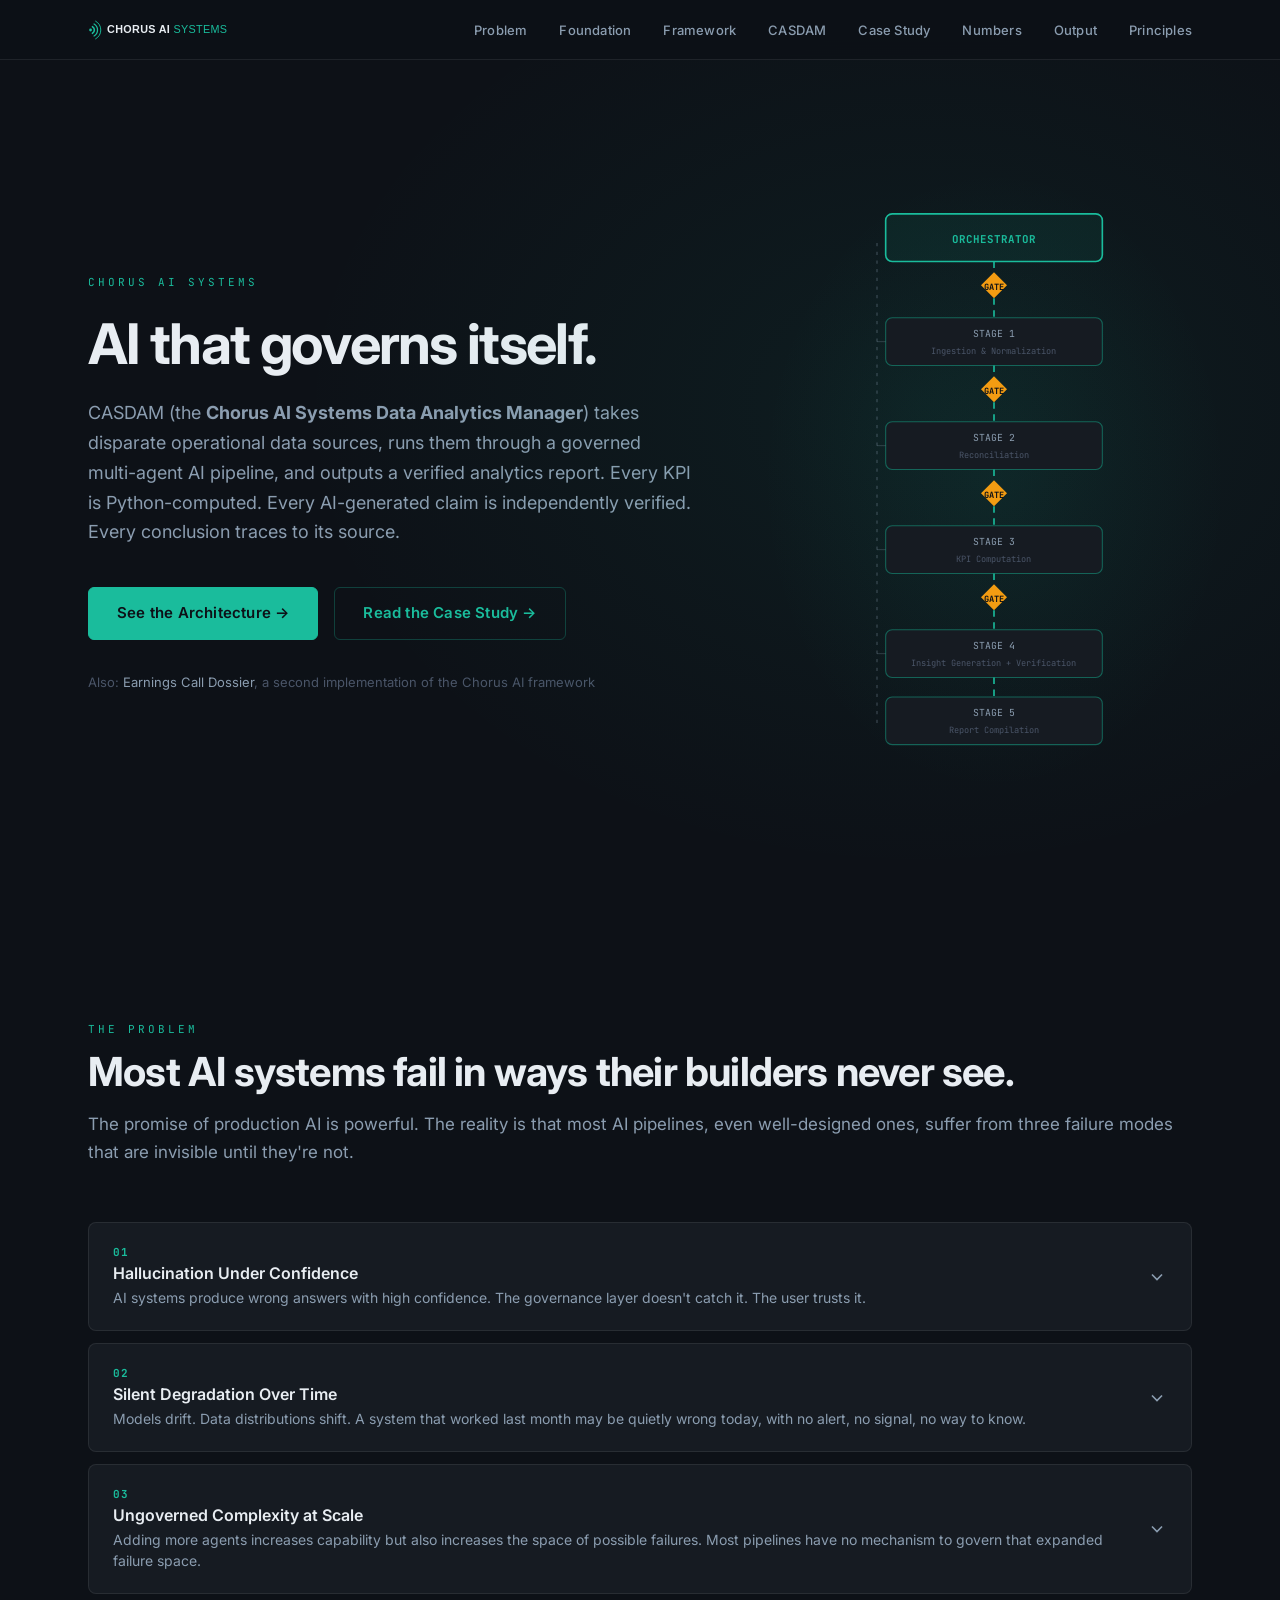
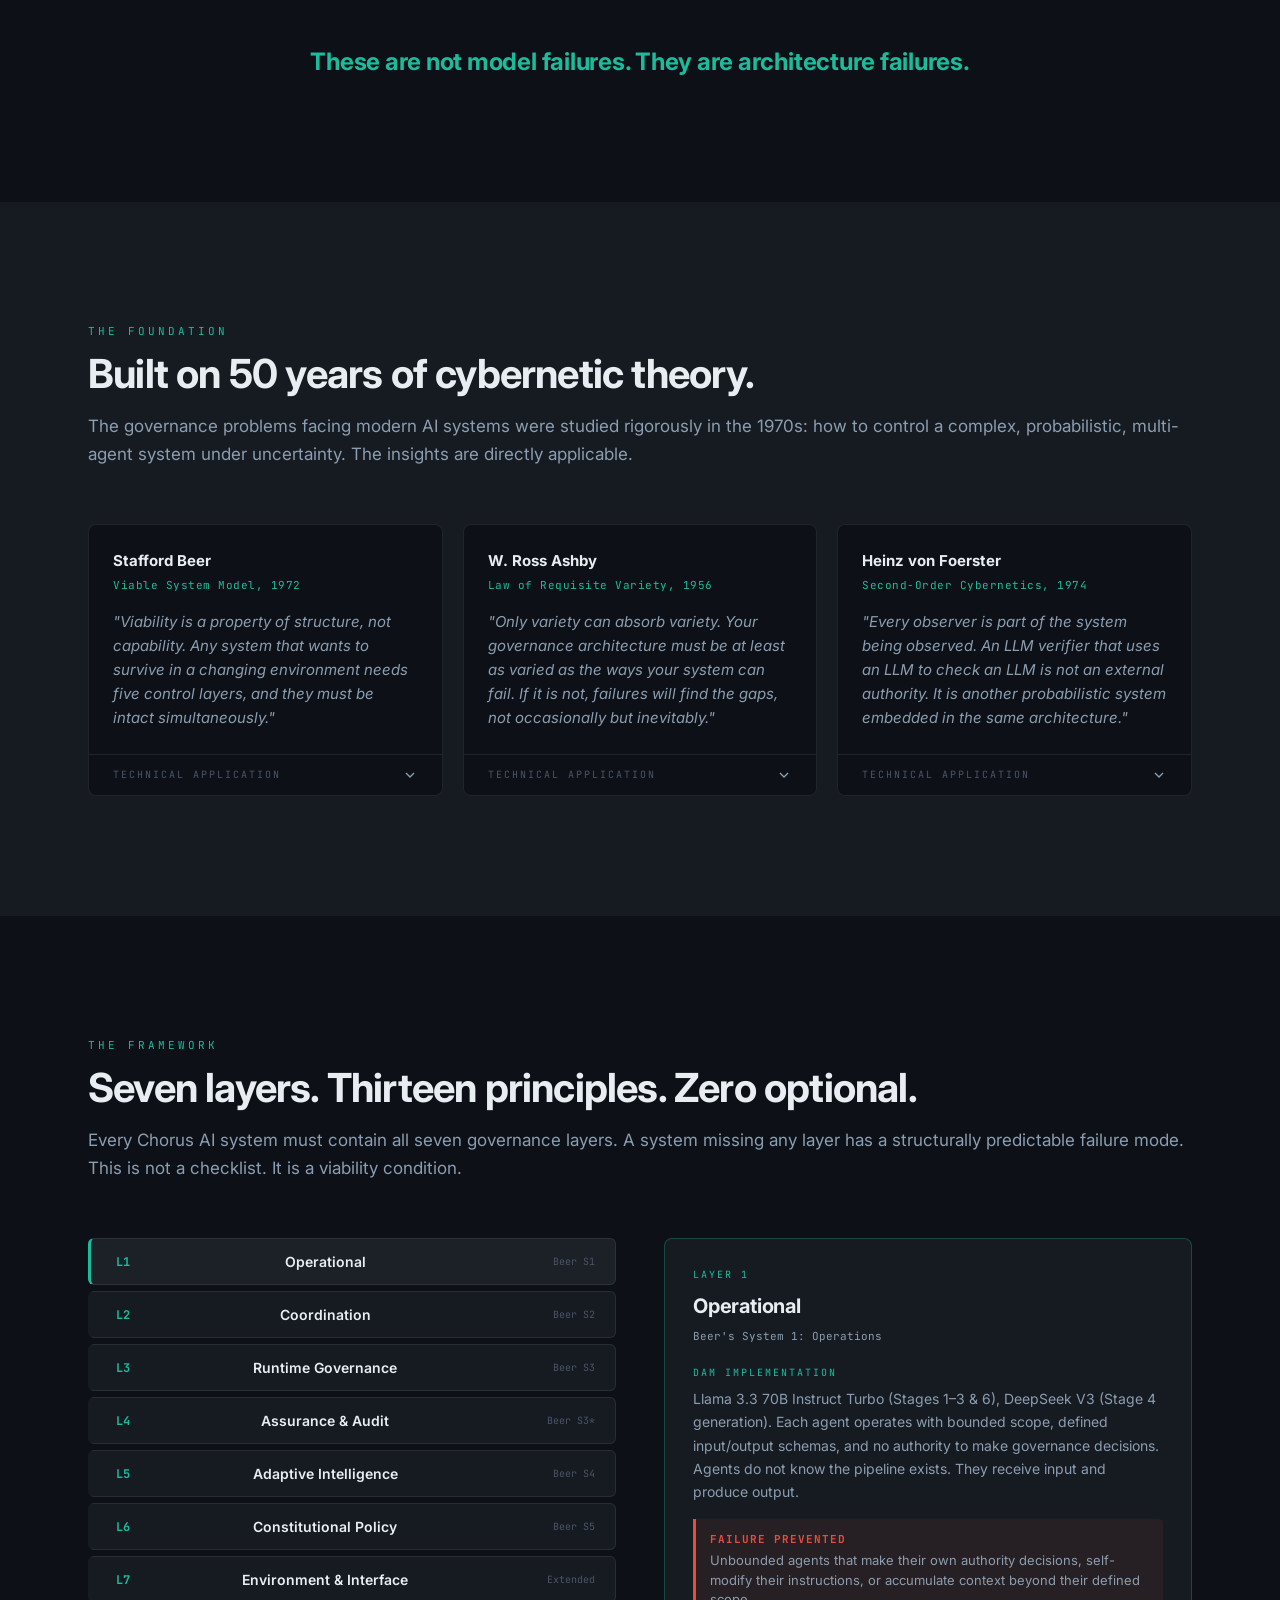
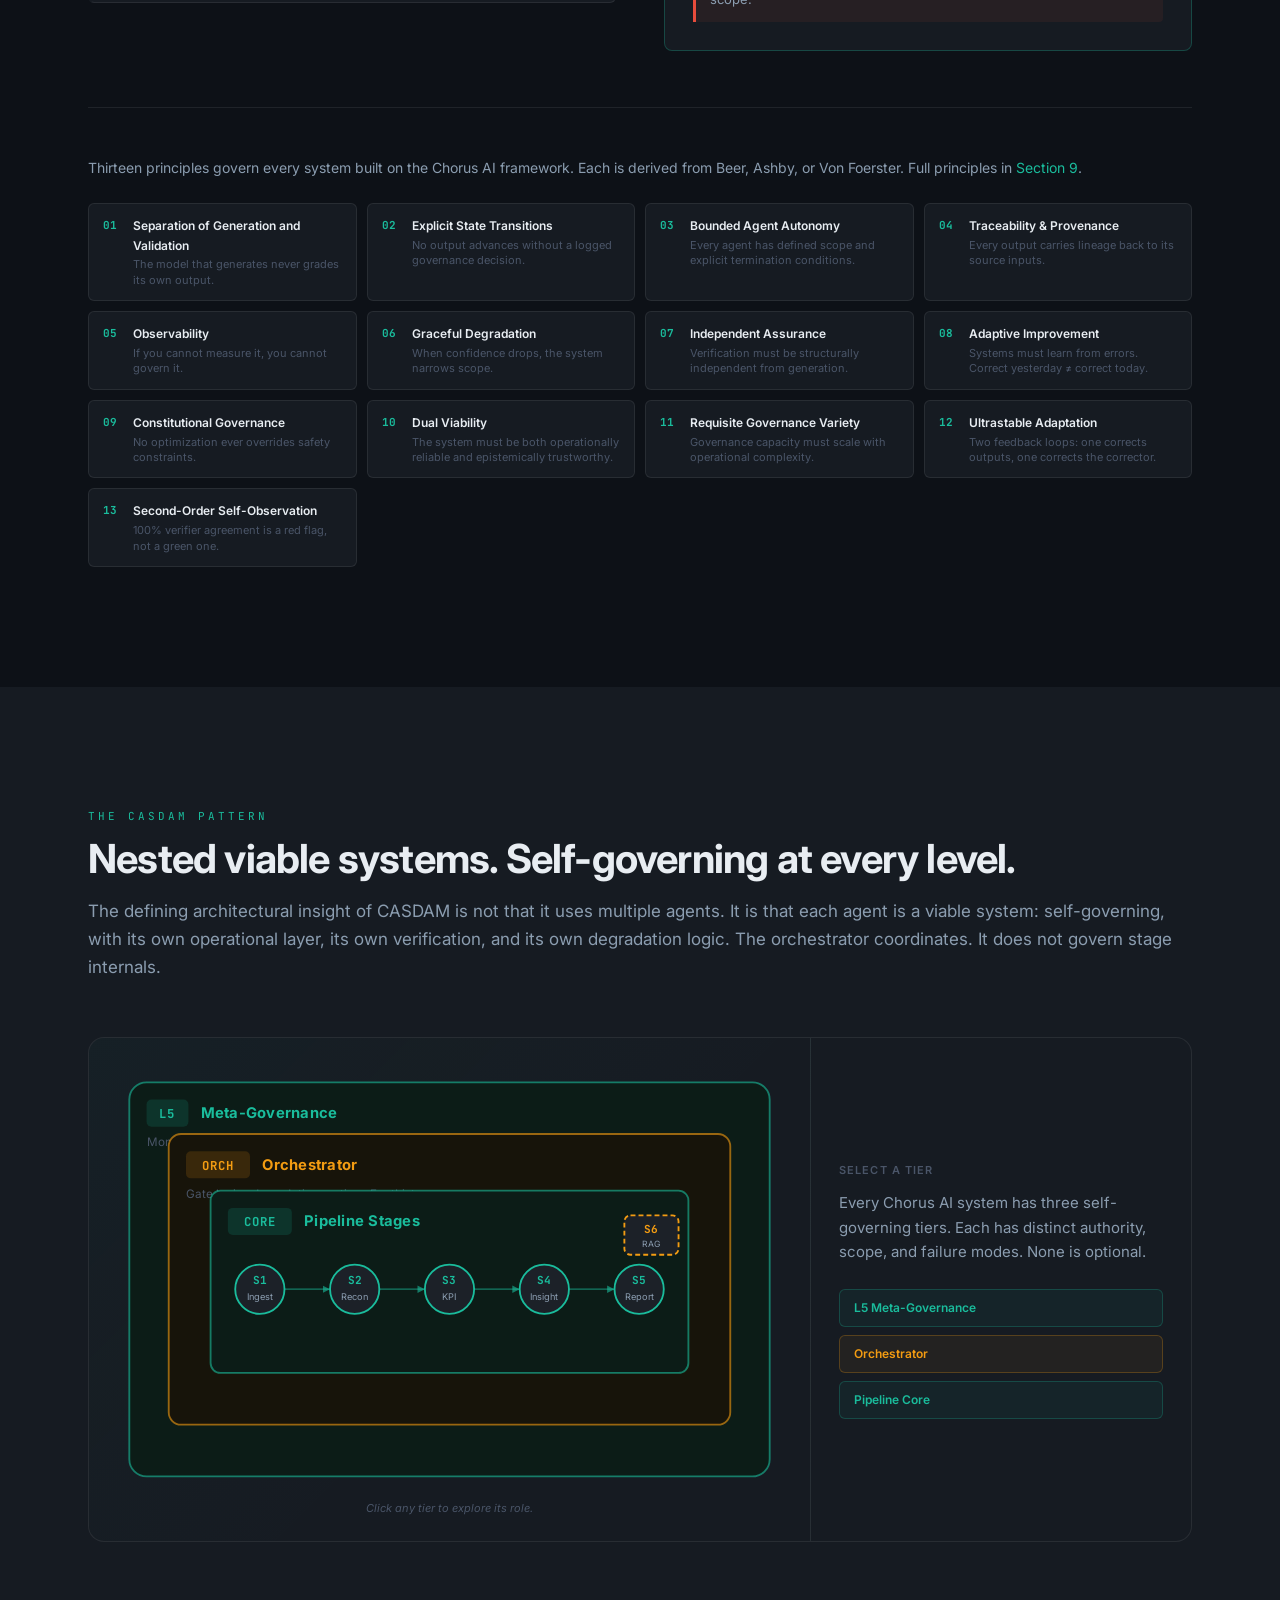
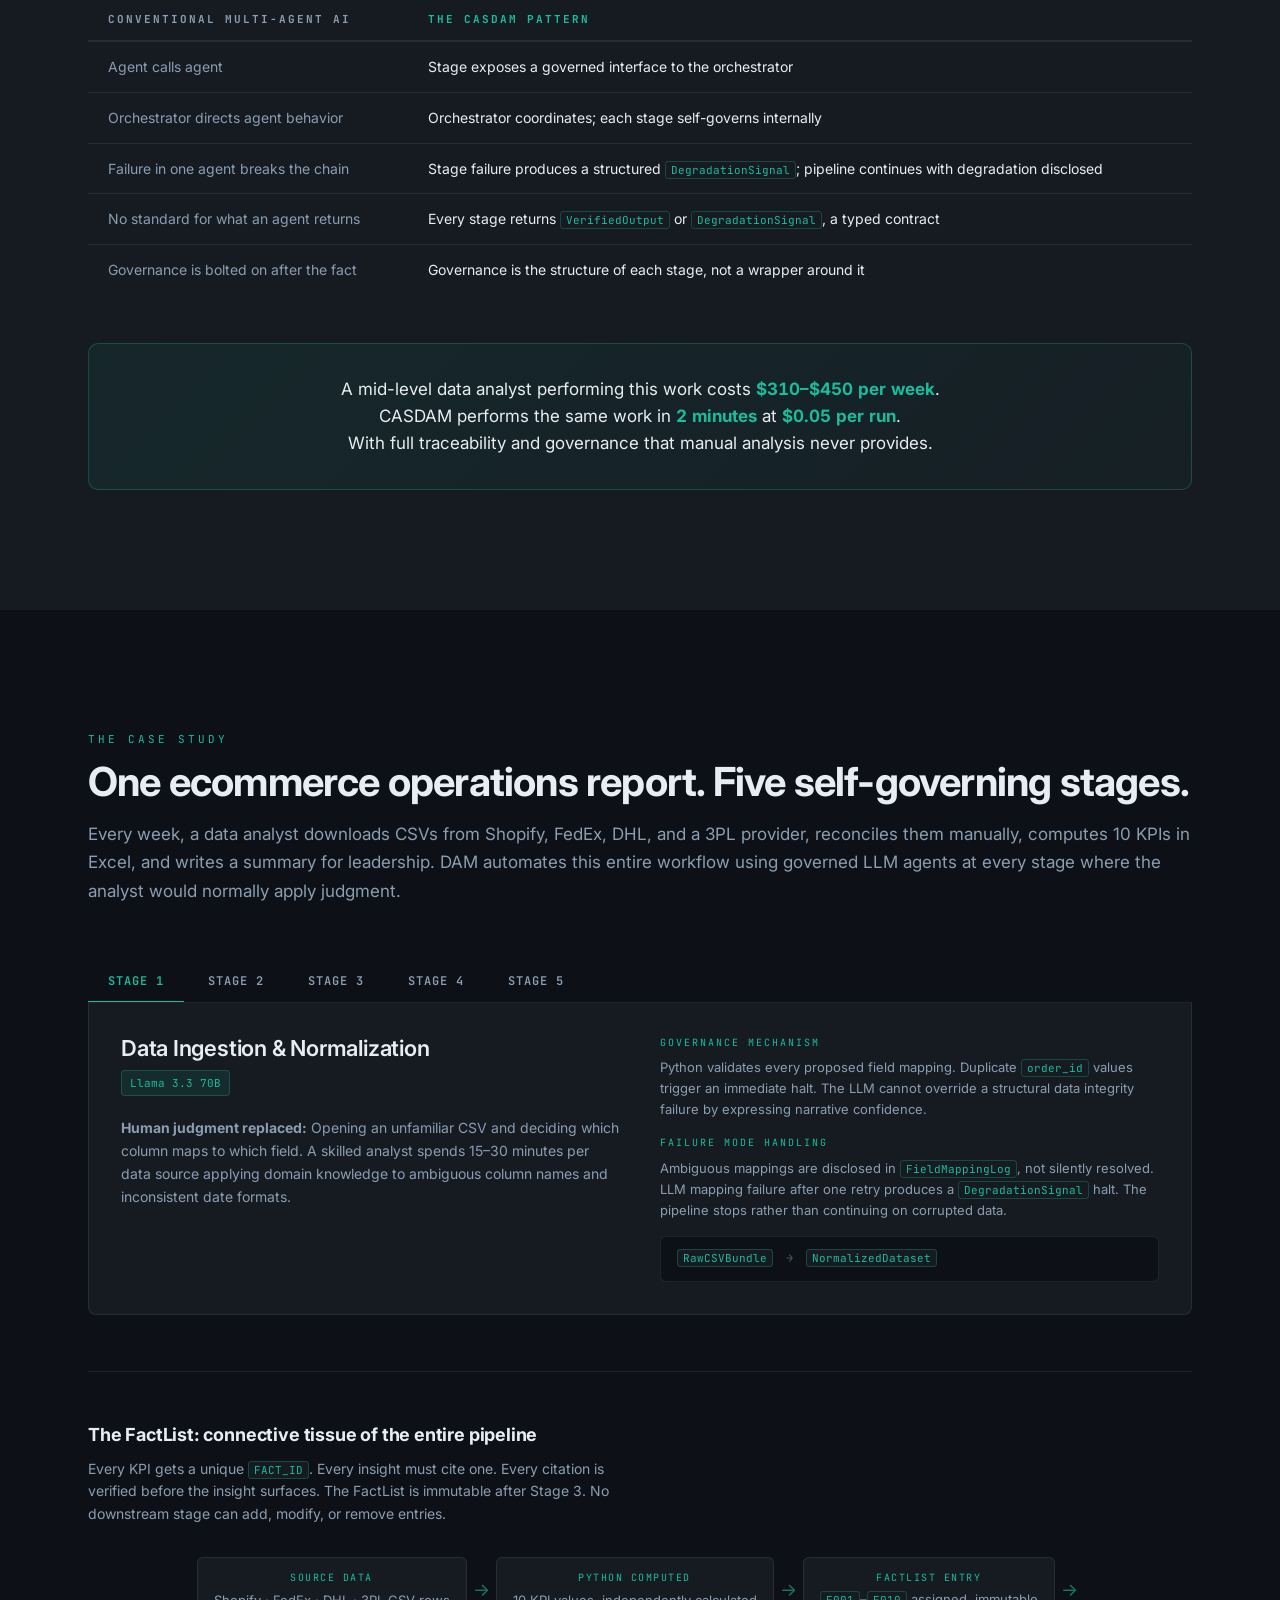
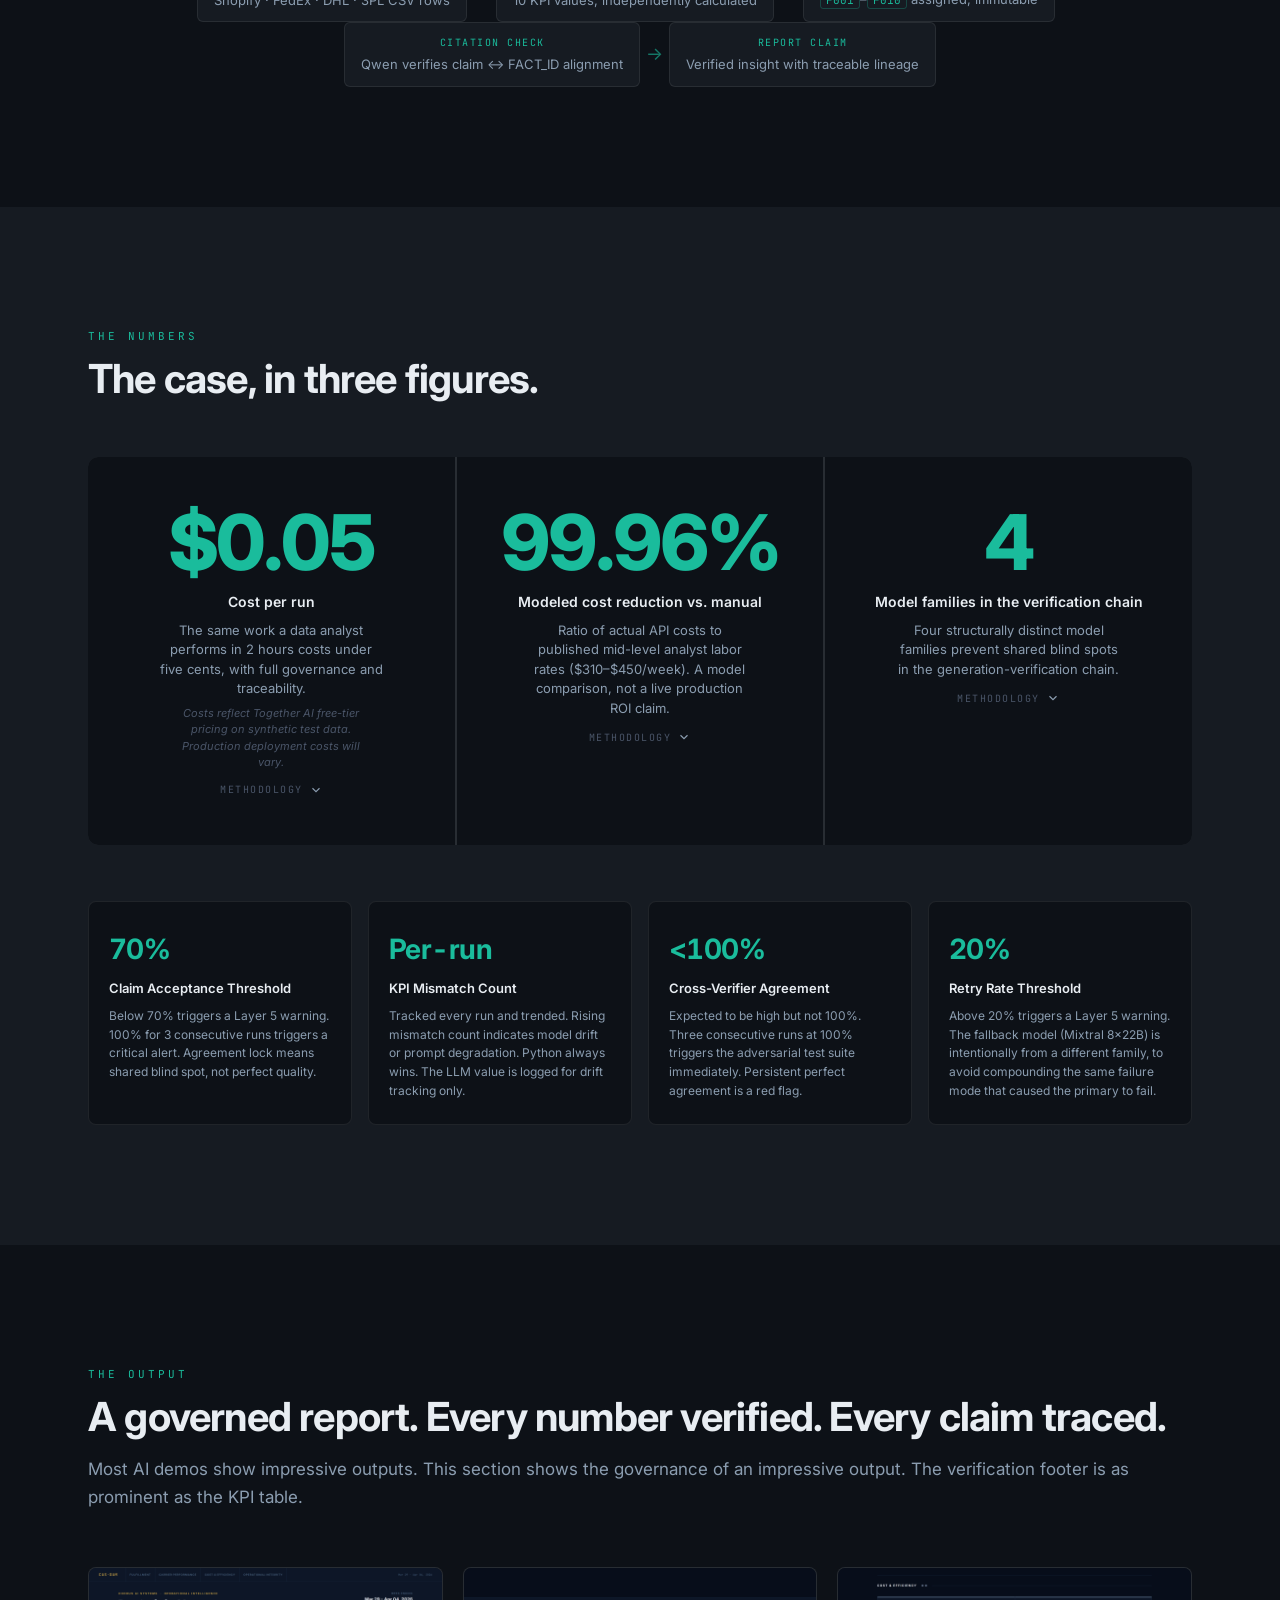
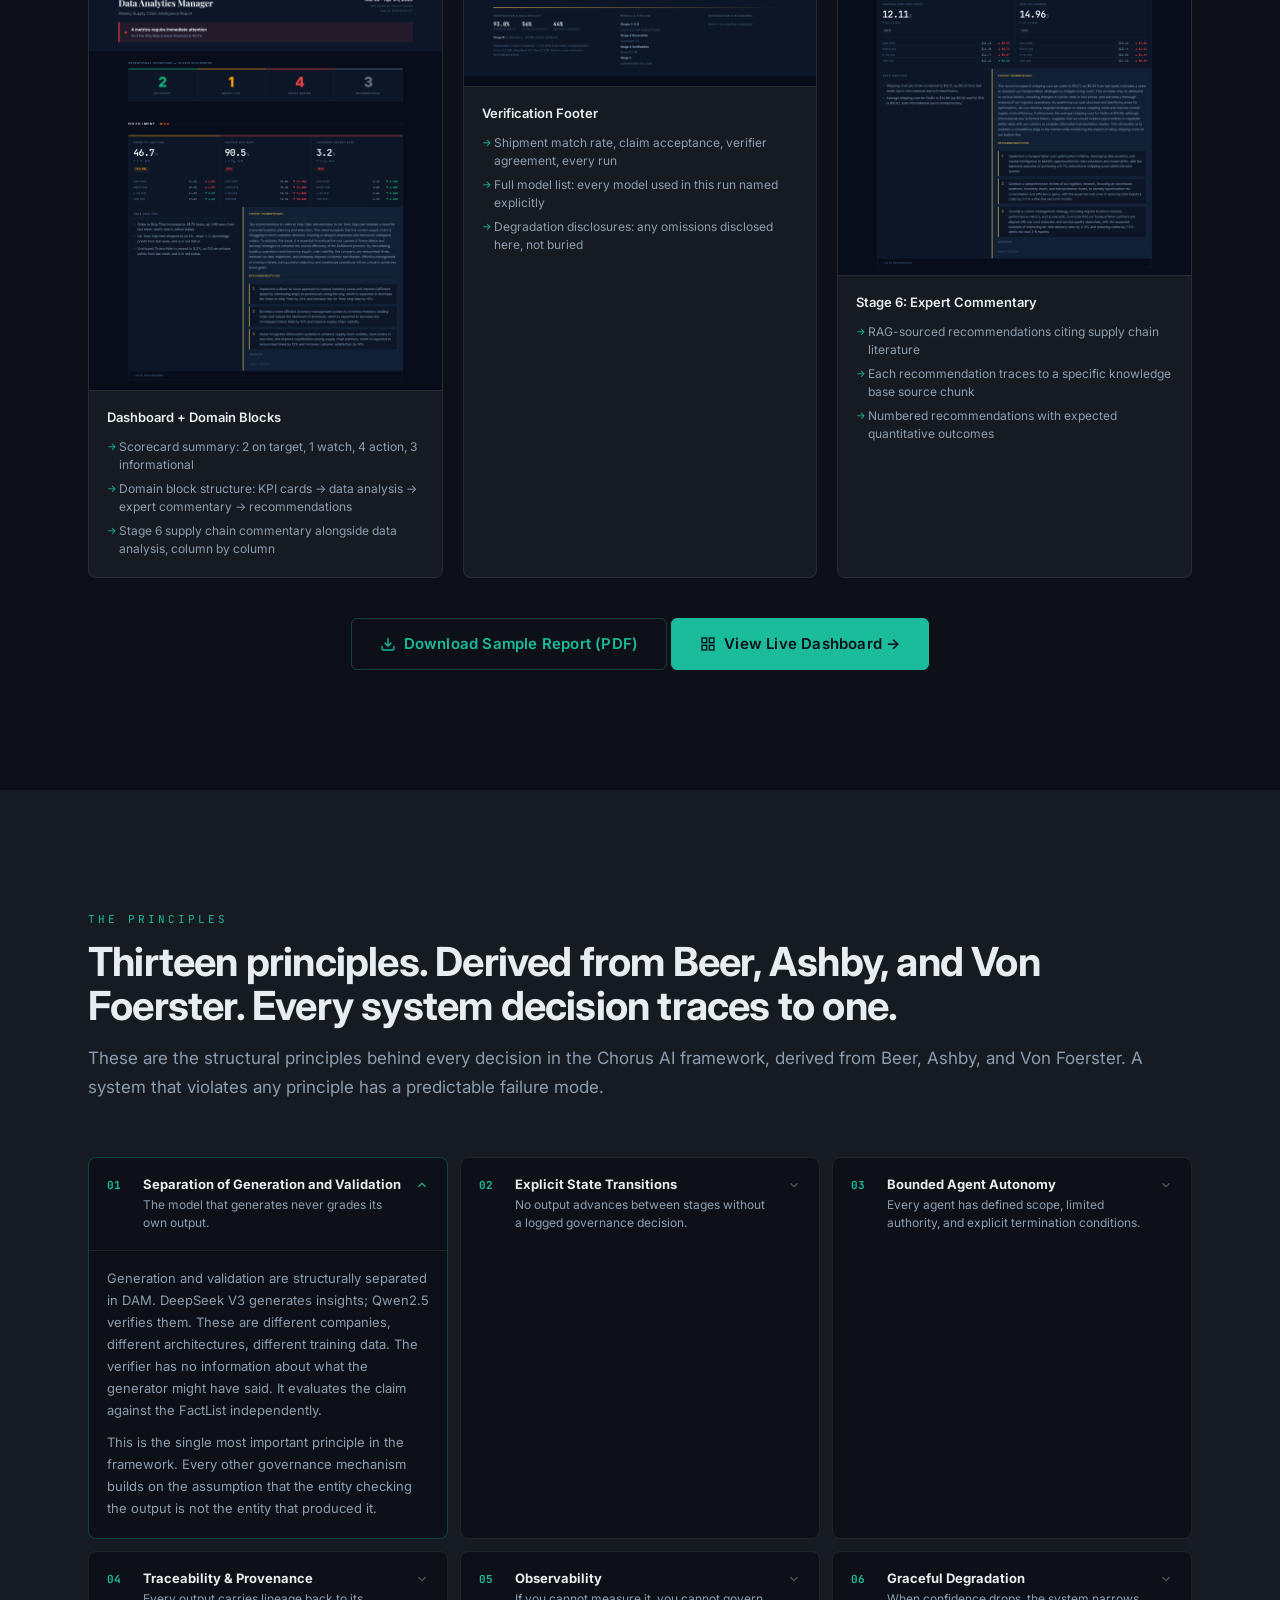
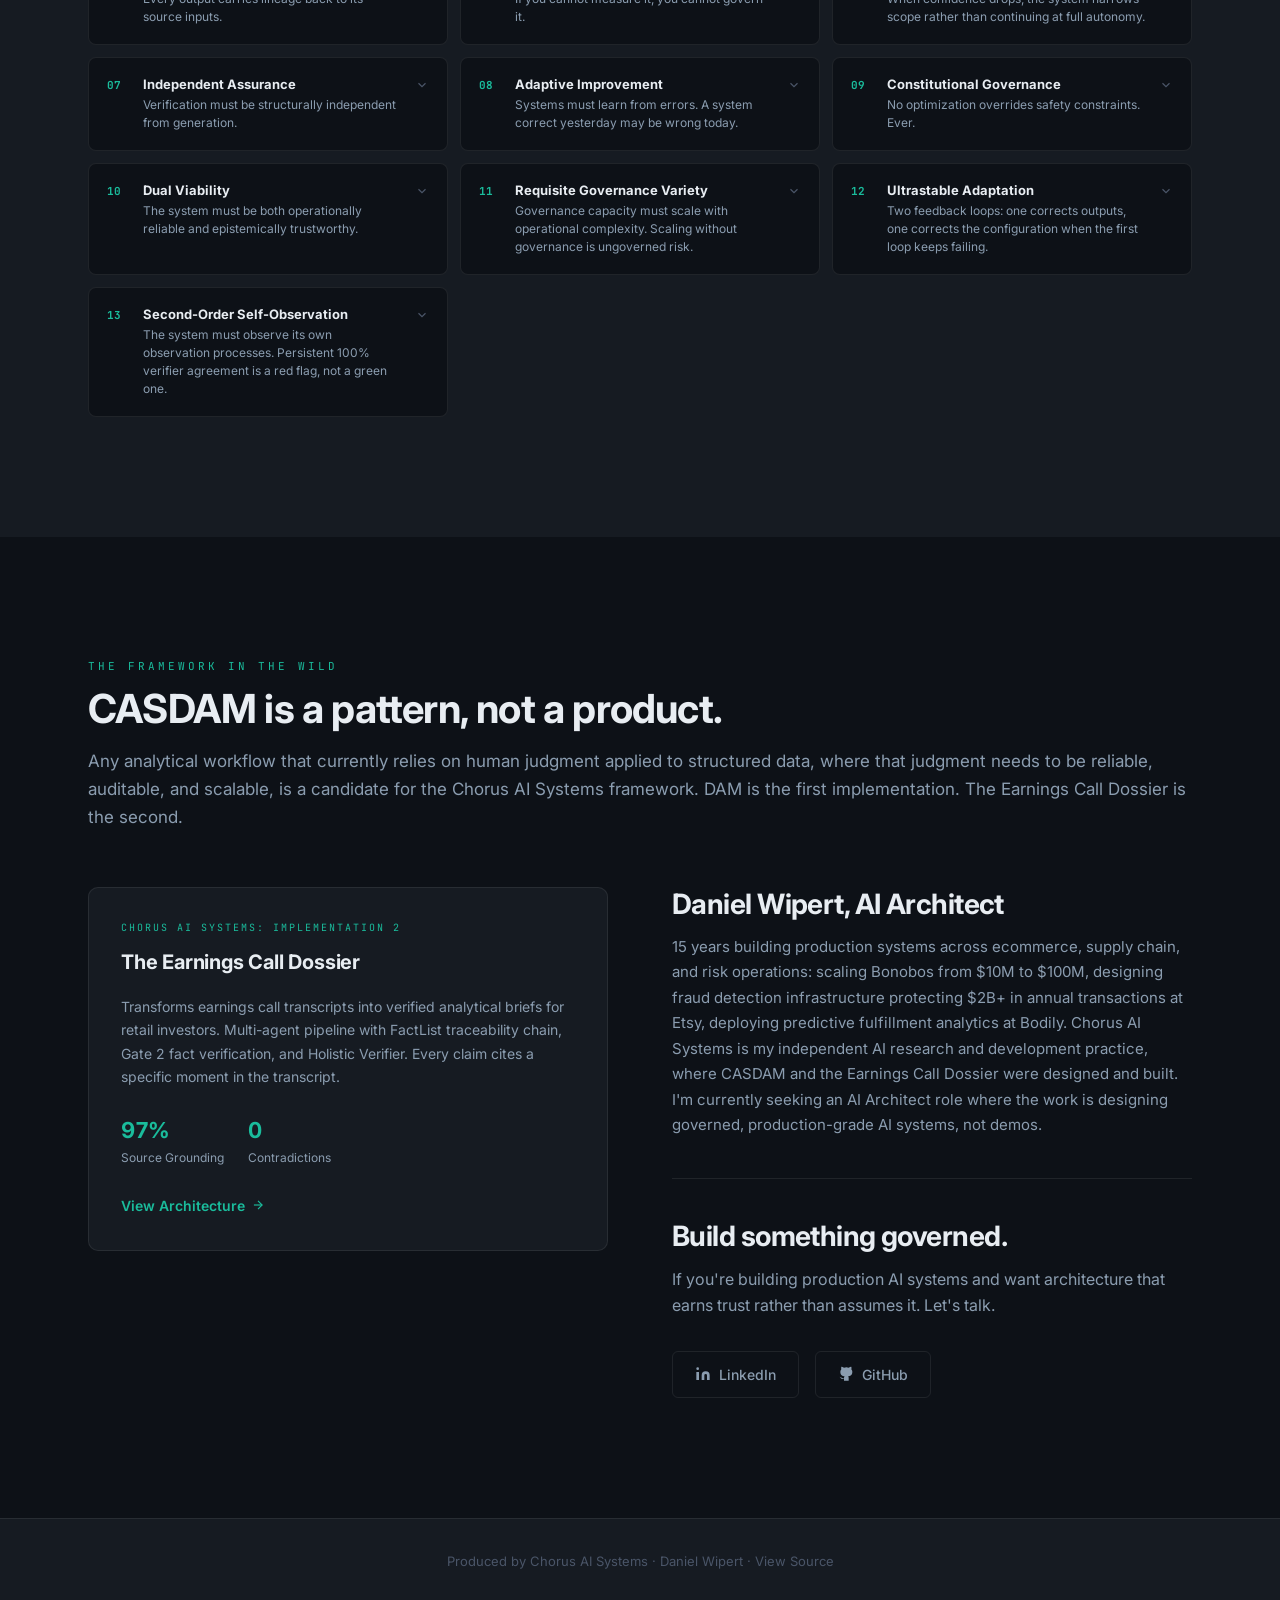
==== commit dc145bd1: "Add live dashboard at /dashboard/ and link from Output section" ====
--- a/index.html
+++ b/index.html
@@ -740,6 +740,10 @@
         <svg width="16" height="16" viewBox="0 0 24 24" fill="none" stroke="currentColor" stroke-width="2"><path d="M21 15v4a2 2 0 0 1-2 2H5a2 2 0 0 1-2-2v-4"/><polyline points="7 10 12 15 17 10"/><line x1="12" y1="15" x2="12" y2="3"/></svg>
         Download Sample Report (PDF)
       </a>
+      <a href="dashboard/" class="btn btn-primary" target="_blank" rel="noopener">
+        <svg width="16" height="16" viewBox="0 0 24 24" fill="none" stroke="currentColor" stroke-width="2"><rect x="3" y="3" width="7" height="7"/><rect x="14" y="3" width="7" height="7"/><rect x="3" y="14" width="7" height="7"/><rect x="14" y="14" width="7" height="7"/></svg>
+        View Live Dashboard &rarr;
+      </a>
     </div>
   </div>
 </section>
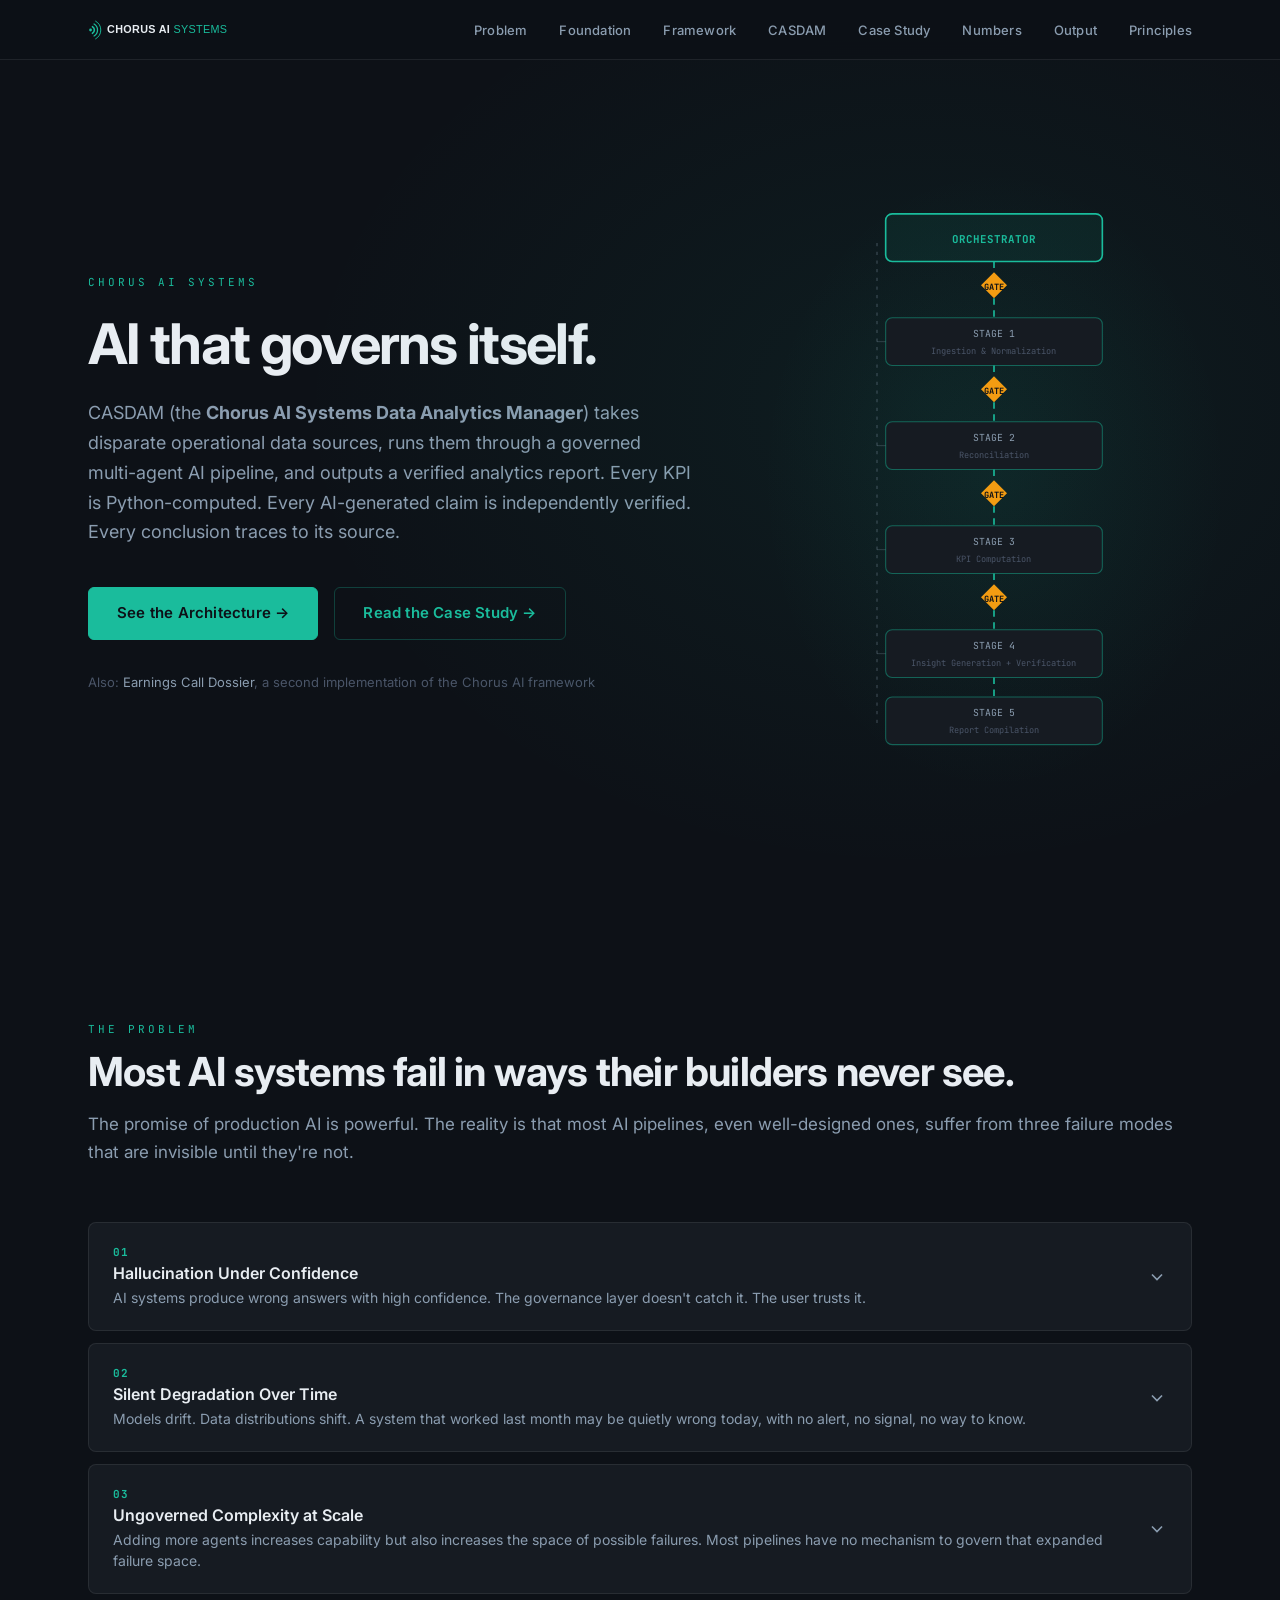
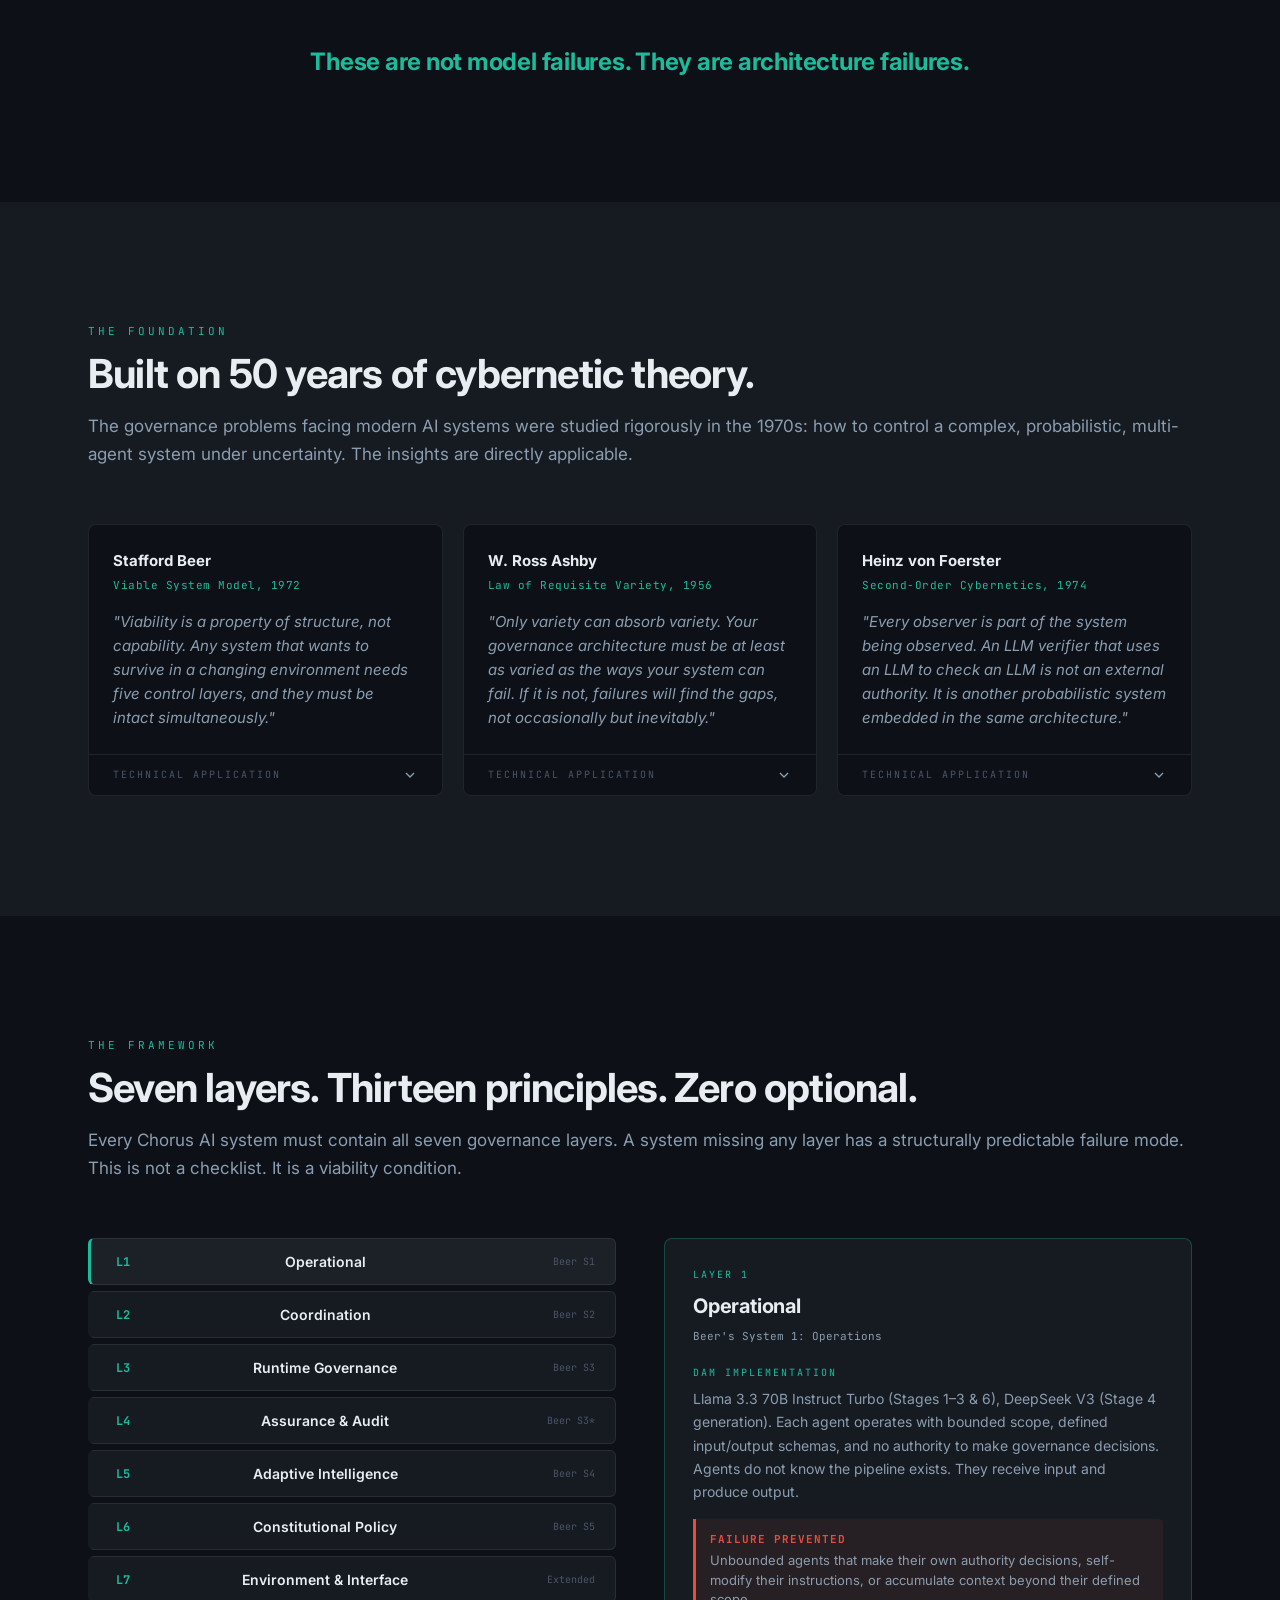
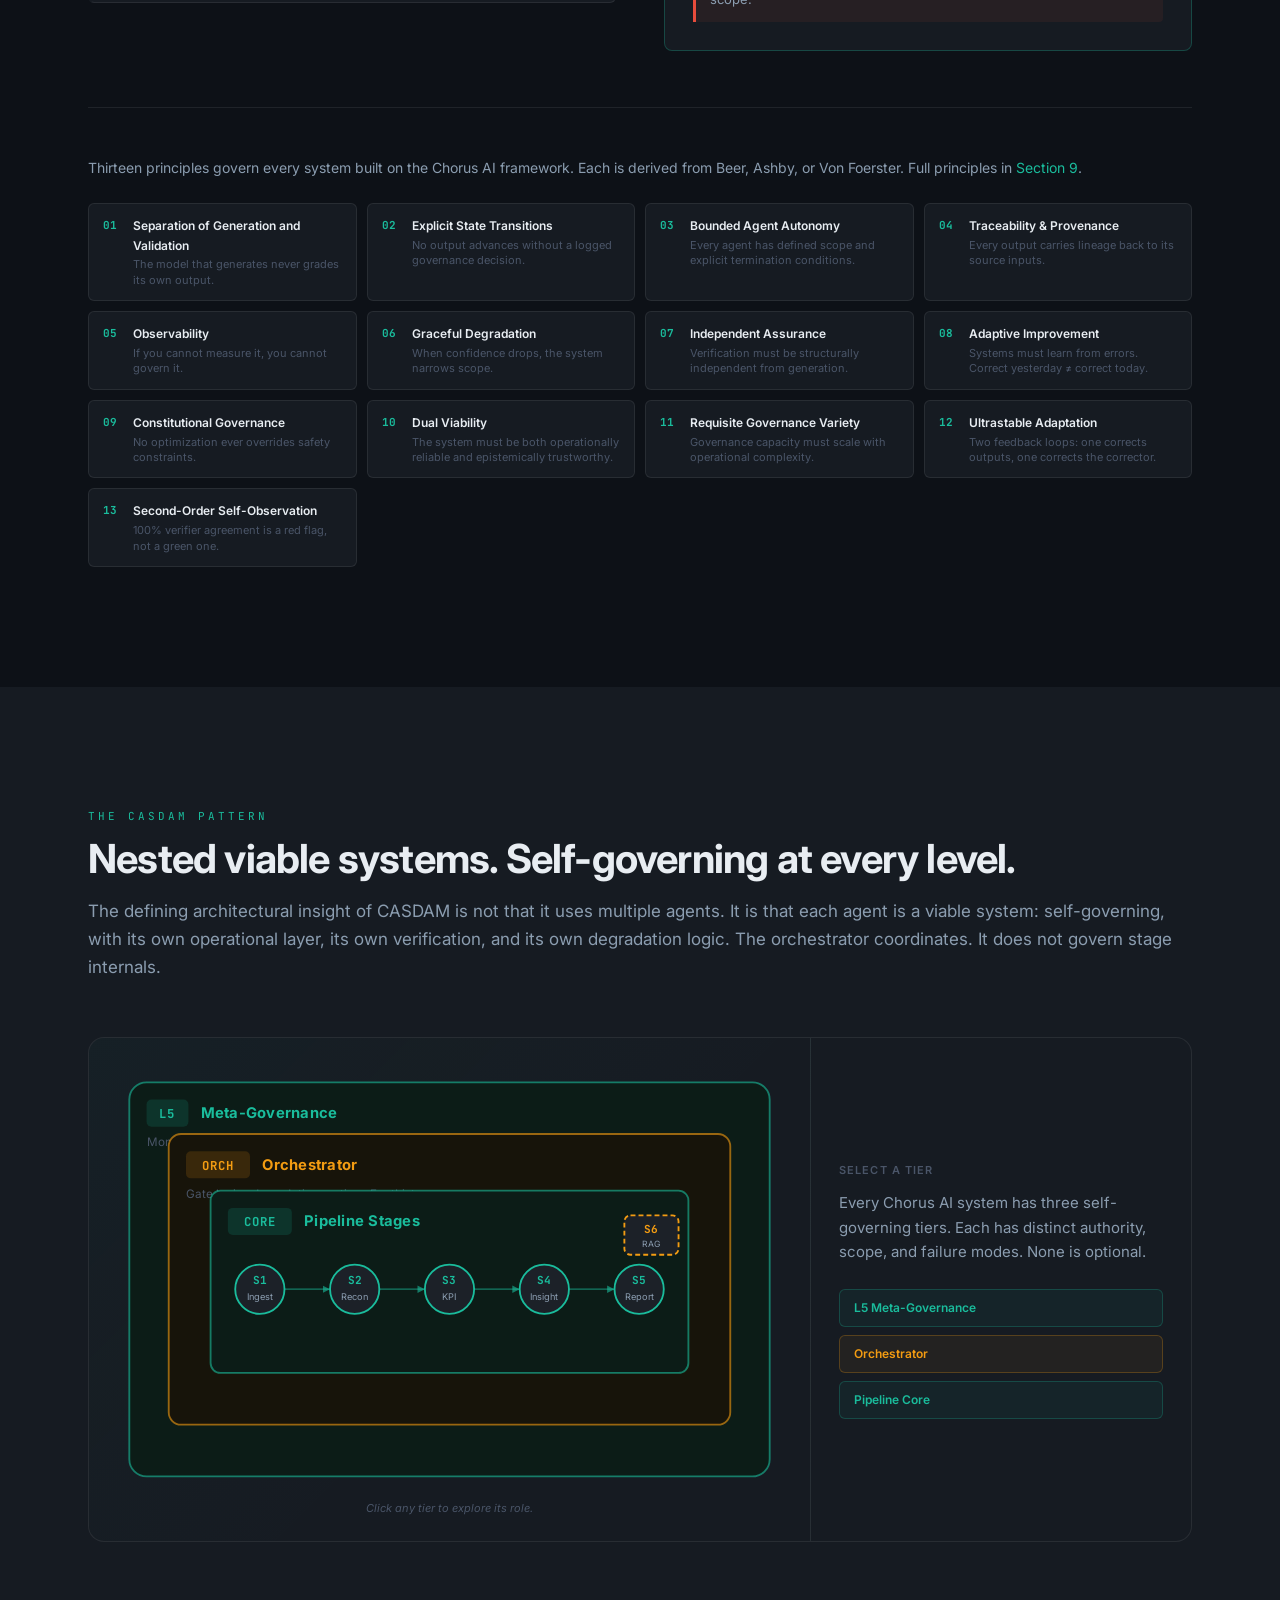
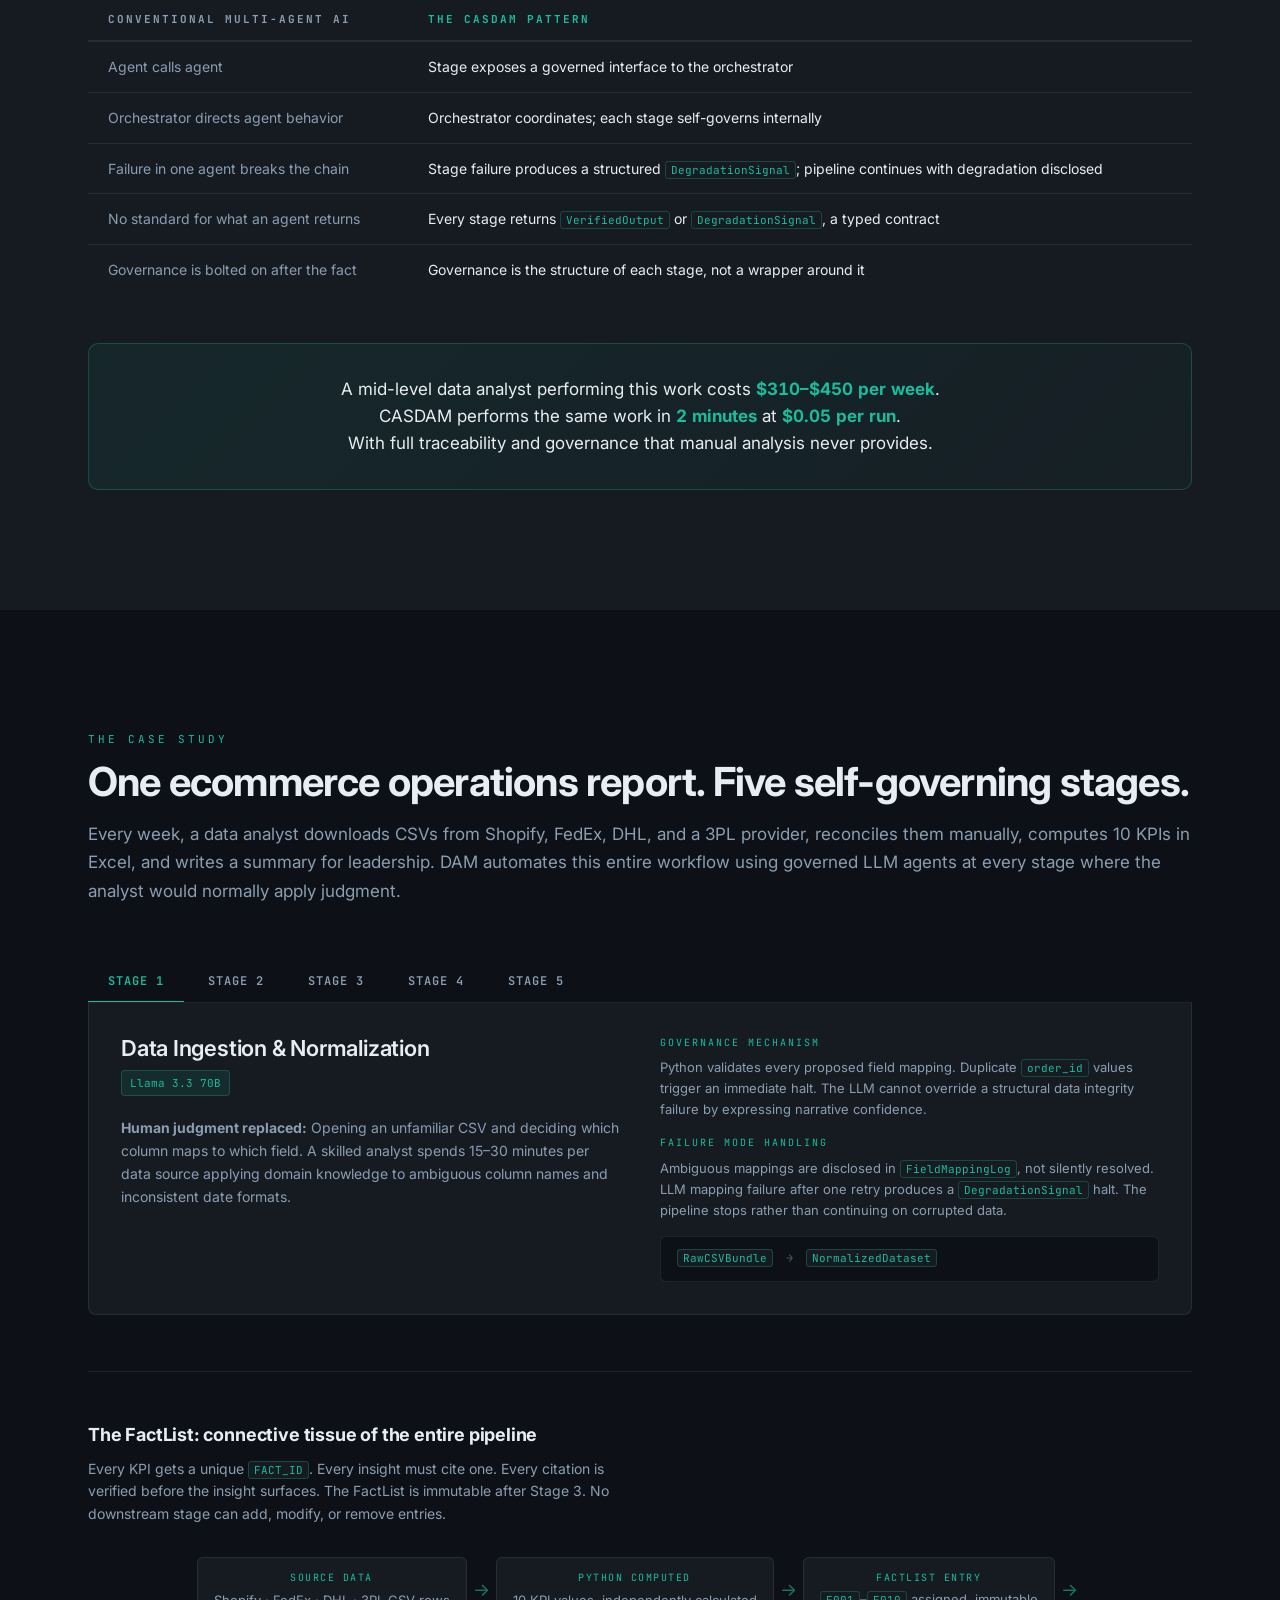
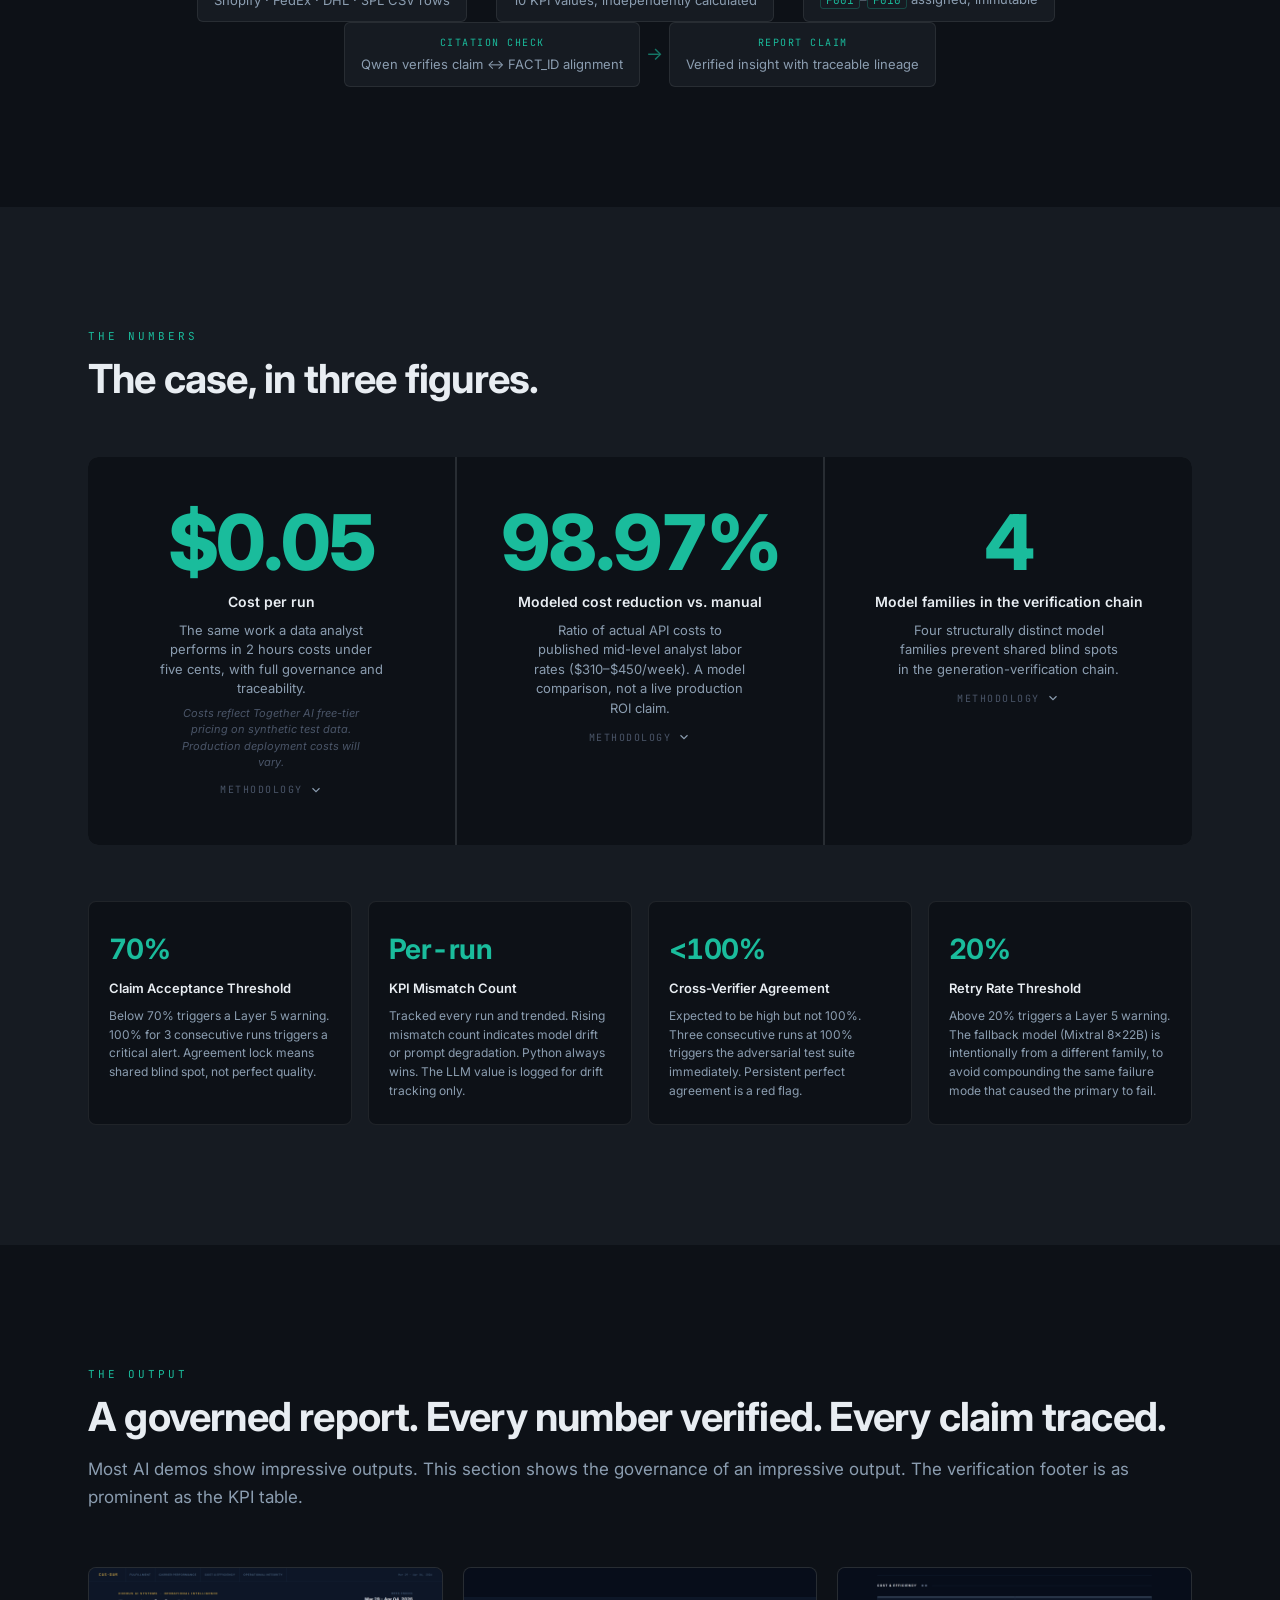
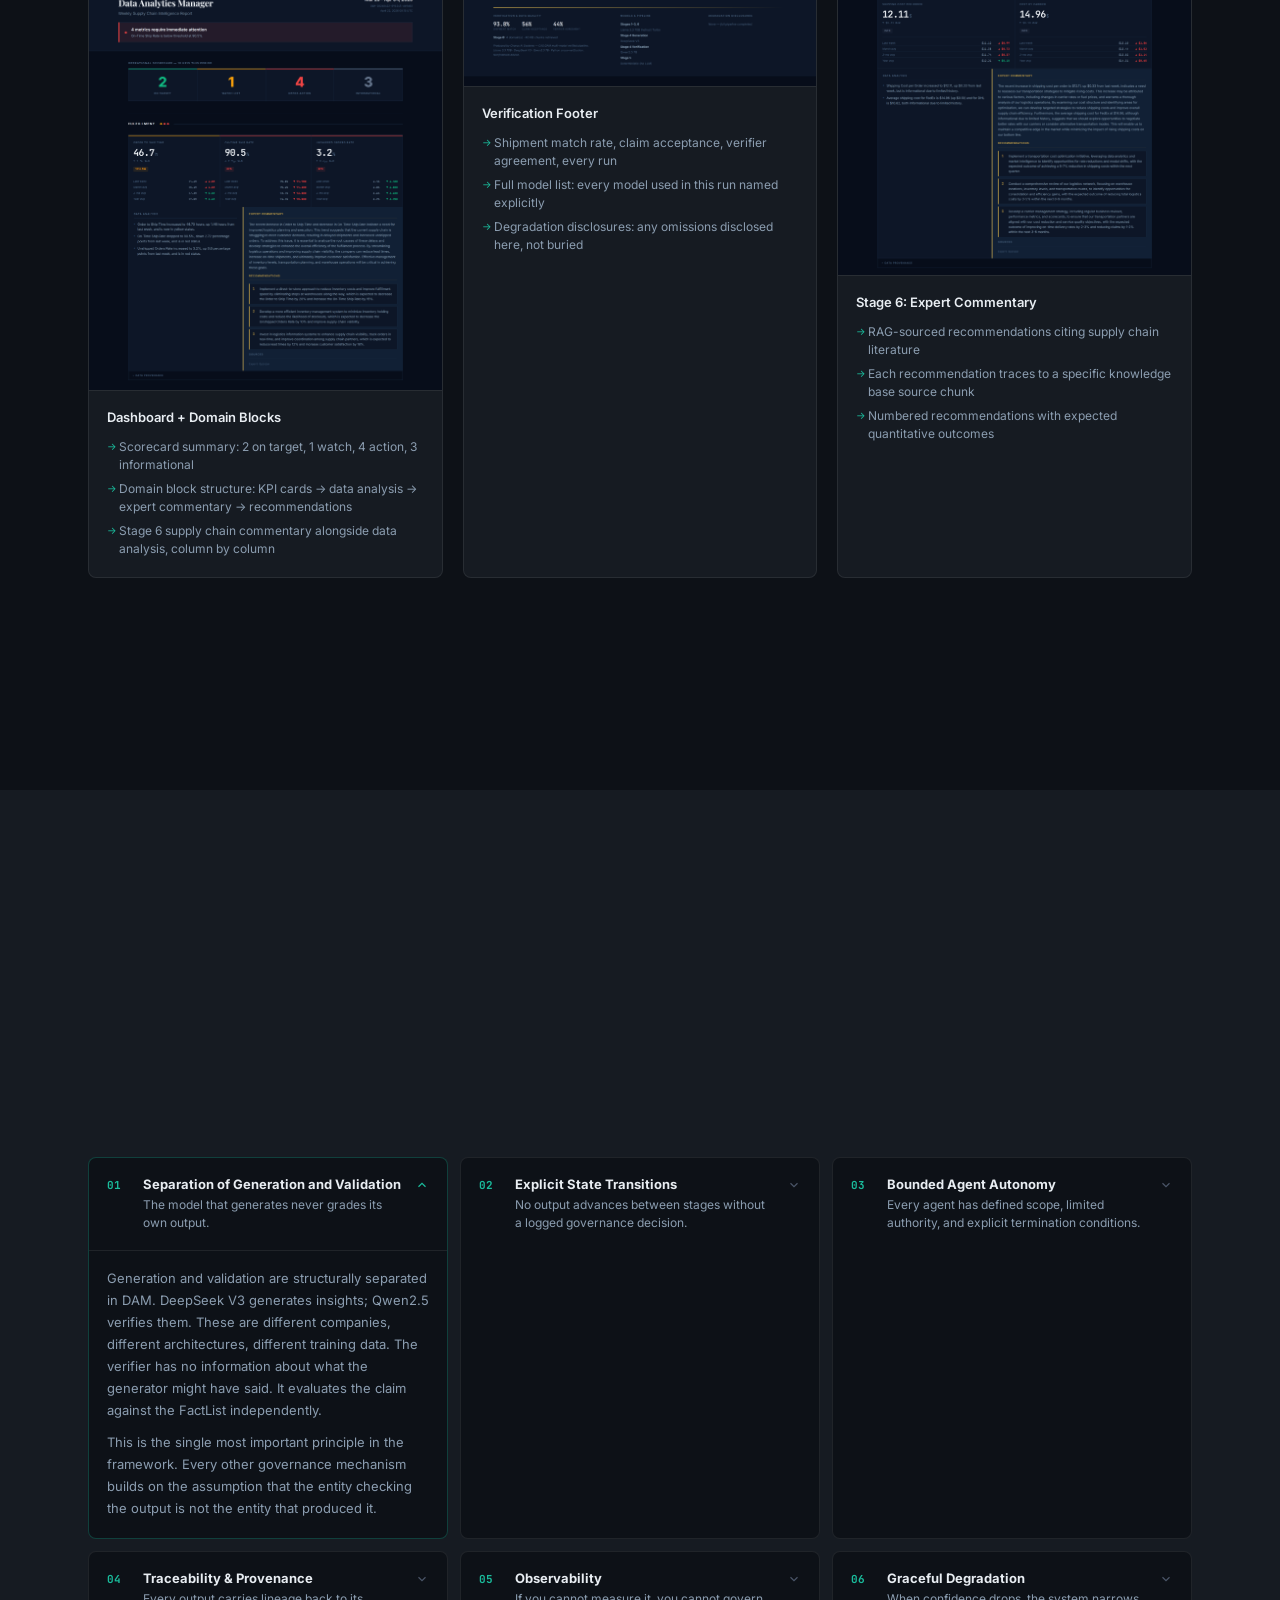
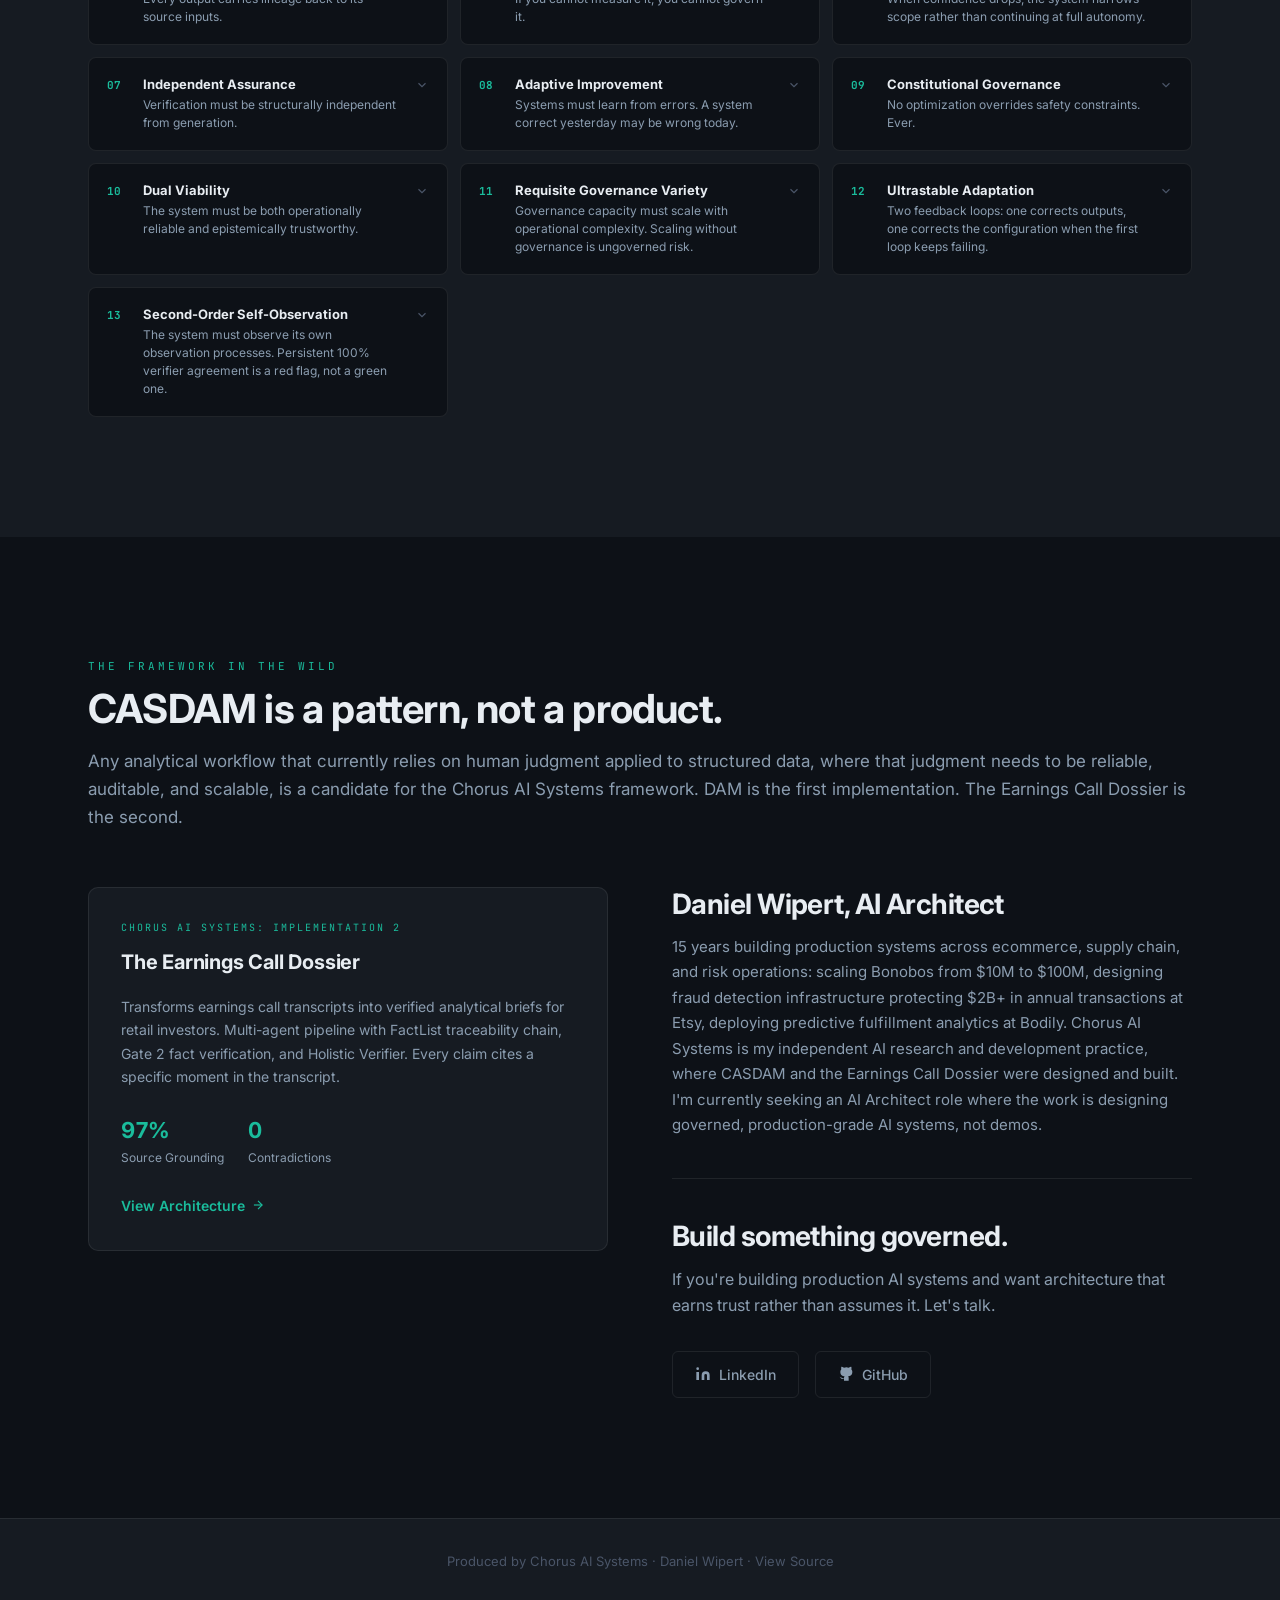
==== commit 2b12f876: "Add SEO meta tags, Open Graph, JSON-LD, and sitemap" ====
--- a/index.html
+++ b/index.html
@@ -3,8 +3,46 @@
 <head>
 <meta charset="utf-8">
 <meta name="viewport" content="width=device-width, initial-scale=1">
-<title>CASDAM: Chorus AI Systems Case Study</title>
-<meta name="description" content="CASDAM is a closed-loop, multi-agent analytics framework where every stage self-governs, every output is independently verified, and every claim traces to its source.">
+<title>CASDAM — Governed Multi-Agent AI Analytics Pipeline | Chorus AI Systems</title>
+<meta name="description" content="CASDAM is a governed multi-agent AI analytics pipeline built on cybernetic theory. Python-verified KPIs, structurally independent LLM verification, and full traceability from raw CSV to final report.">
+<link rel="canonical" href="https://danielwipert.github.io/cas.dam/">
+
+<!-- Open Graph -->
+<meta property="og:type" content="website">
+<meta property="og:url" content="https://danielwipert.github.io/cas.dam/">
+<meta property="og:title" content="CASDAM — Governed Multi-Agent AI Analytics Pipeline">
+<meta property="og:description" content="A closed-loop multi-agent AI pipeline where every KPI is Python-verified, every claim is independently checked, and every conclusion traces to its source. Built on Beer, Ashby, and Von Foerster.">
+<meta property="og:image" content="https://danielwipert.github.io/cas.dam/assets/screenshots/report-p1.png">
+<meta property="og:site_name" content="Chorus AI Systems">
+
+<!-- Twitter Card -->
+<meta name="twitter:card" content="summary_large_image">
+<meta name="twitter:title" content="CASDAM — Governed Multi-Agent AI Analytics Pipeline">
+<meta name="twitter:description" content="A closed-loop multi-agent AI pipeline where every KPI is Python-verified, every claim is independently checked, and every conclusion traces to its source.">
+<meta name="twitter:image" content="https://danielwipert.github.io/cas.dam/assets/screenshots/report-p1.png">
+
+<!-- JSON-LD Structured Data -->
+<script type="application/ld+json">
+{
+  "@context": "https://schema.org",
+  "@type": "SoftwareApplication",
+  "name": "CASDAM",
+  "description": "A governed multi-agent AI analytics pipeline that ingests ecommerce operations data, runs it through five self-governing stages, and outputs a verified analytics report with full traceability.",
+  "applicationCategory": "BusinessApplication",
+  "url": "https://danielwipert.github.io/cas.dam/",
+  "author": {
+    "@type": "Person",
+    "name": "Daniel Wipert",
+    "url": "https://www.linkedin.com/in/daniel-wipert/"
+  },
+  "publisher": {
+    "@type": "Organization",
+    "name": "Chorus AI Systems"
+  },
+  "keywords": "multi-agent AI, AI governance, LLM verification, analytics pipeline, cybernetics, Viable System Model, ecommerce analytics"
+}
+</script>
+
 <link rel="preconnect" href="https://fonts.googleapis.com">
 <link rel="preconnect" href="https://fonts.gstatic.com" crossorigin>
 <link href="https://fonts.googleapis.com/css2?family=Inter:wght@300;400;500;600;700;800&family=JetBrains+Mono:wght@400;700&display=swap" rel="stylesheet">
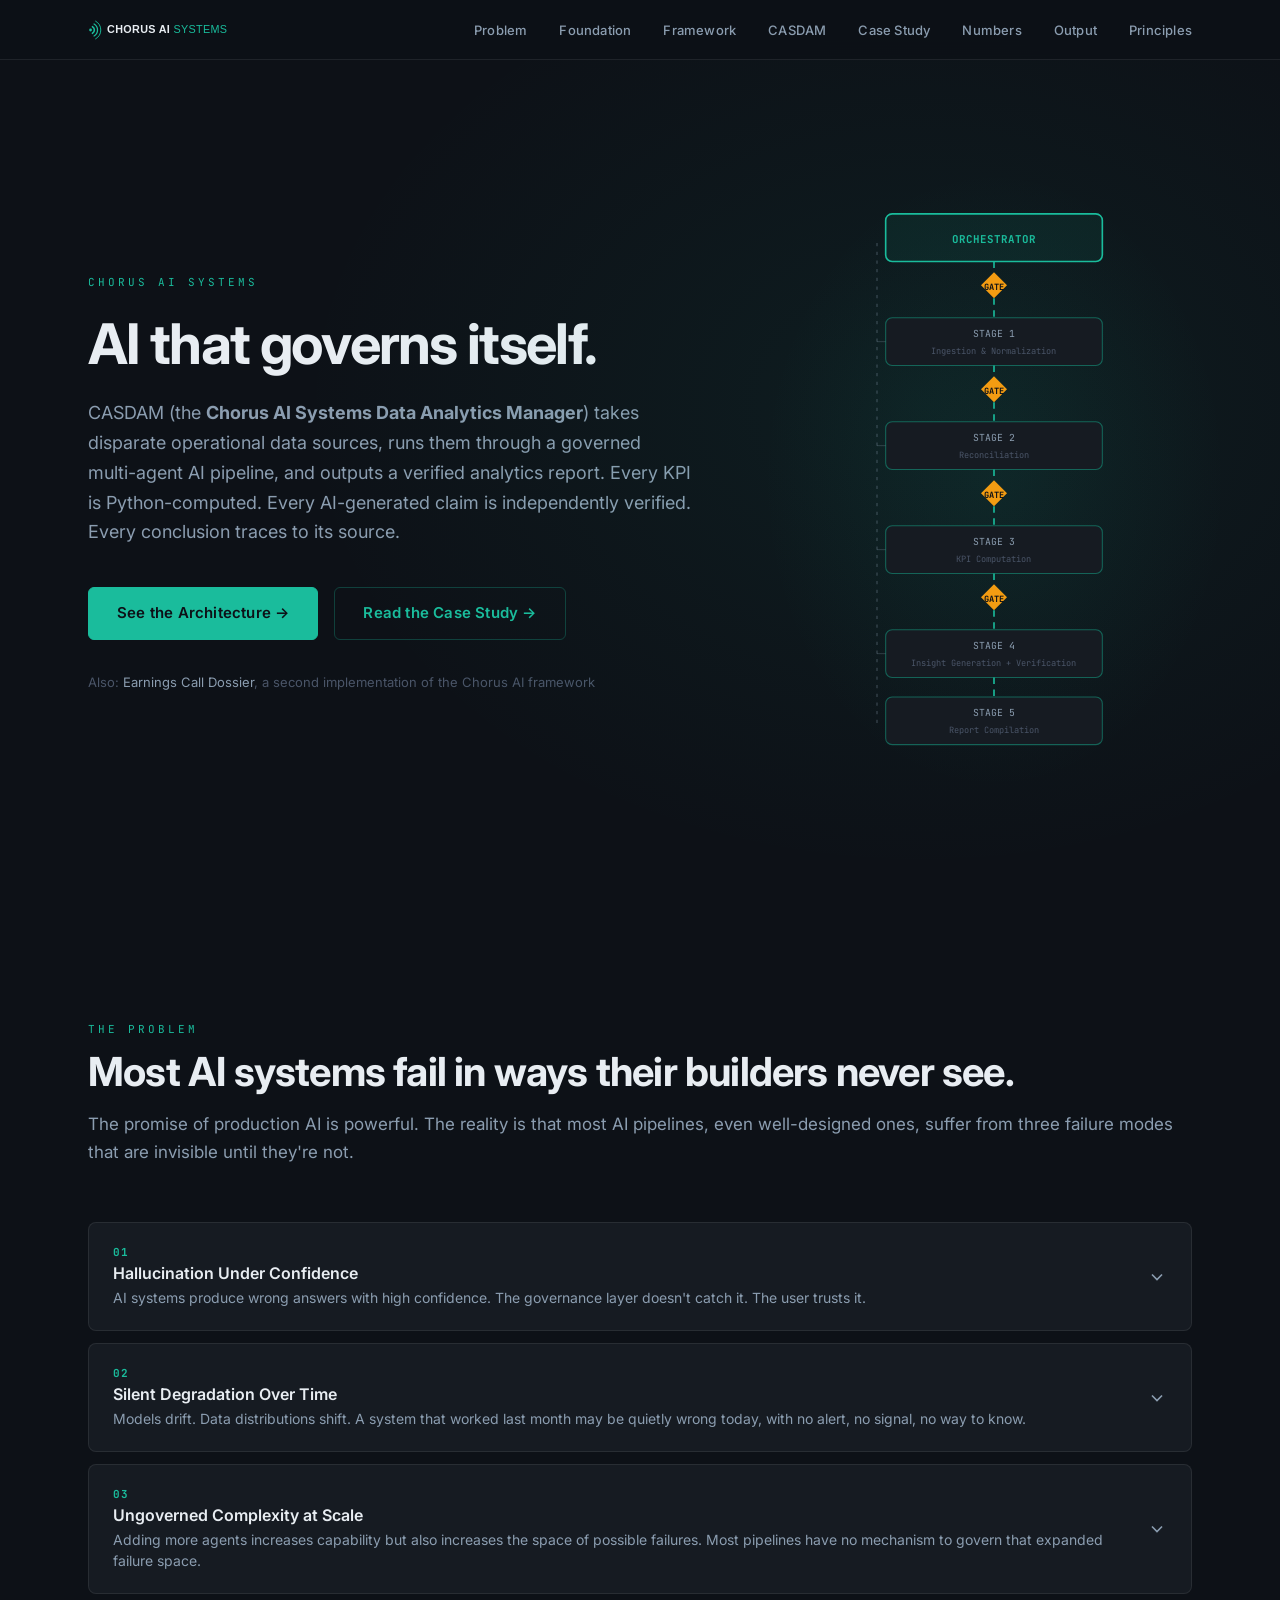
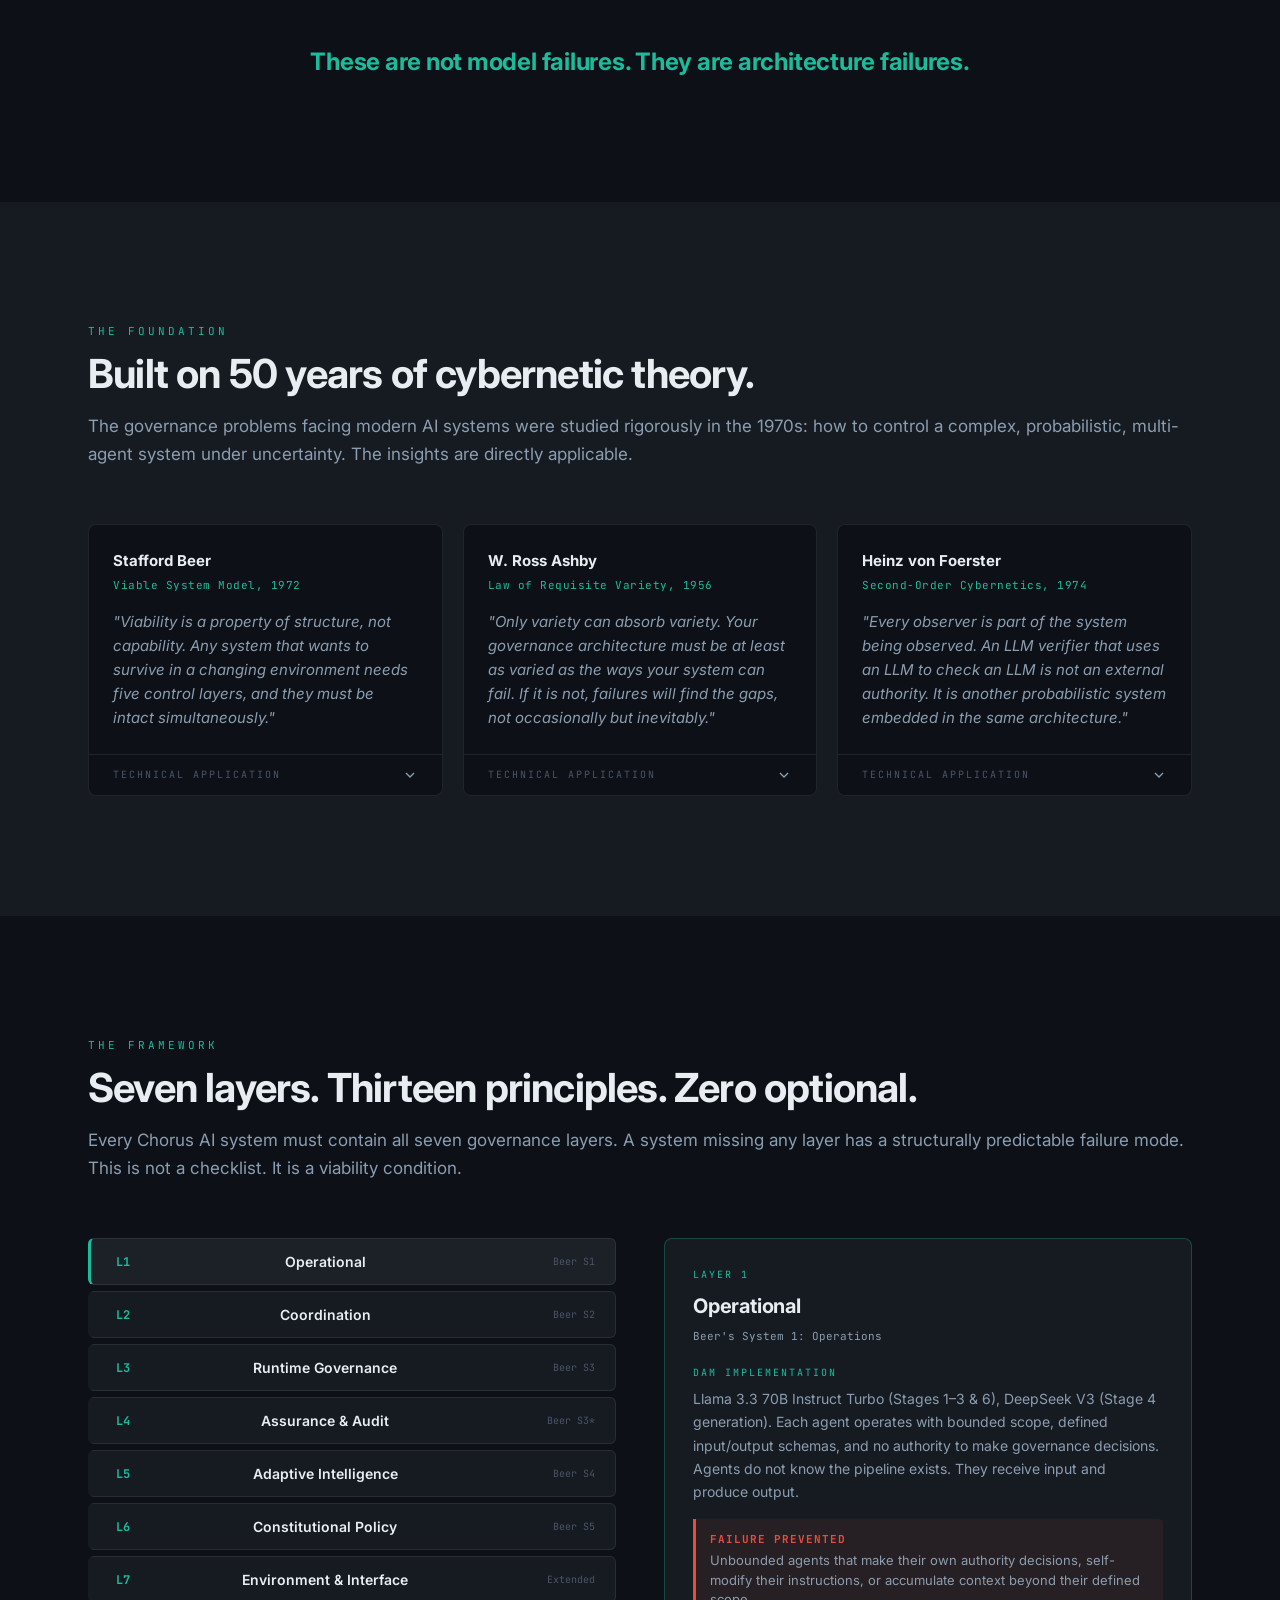
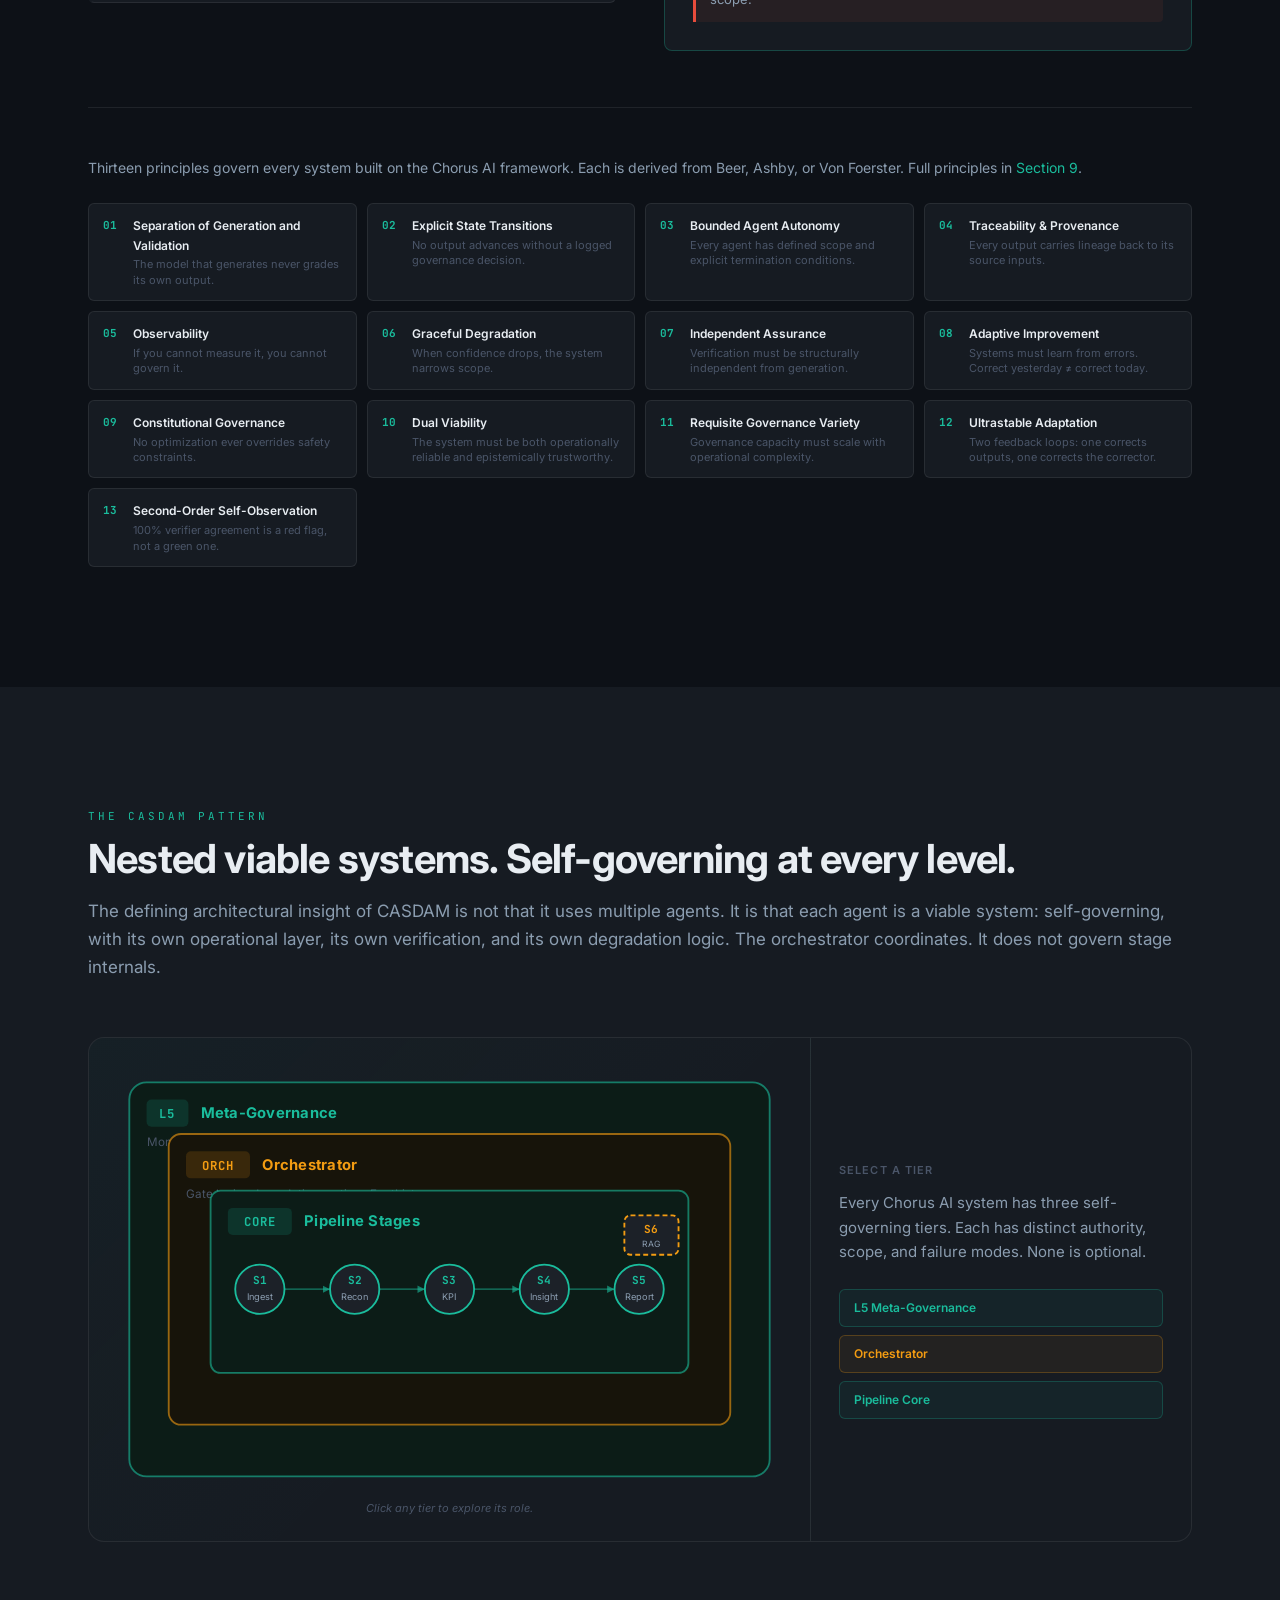
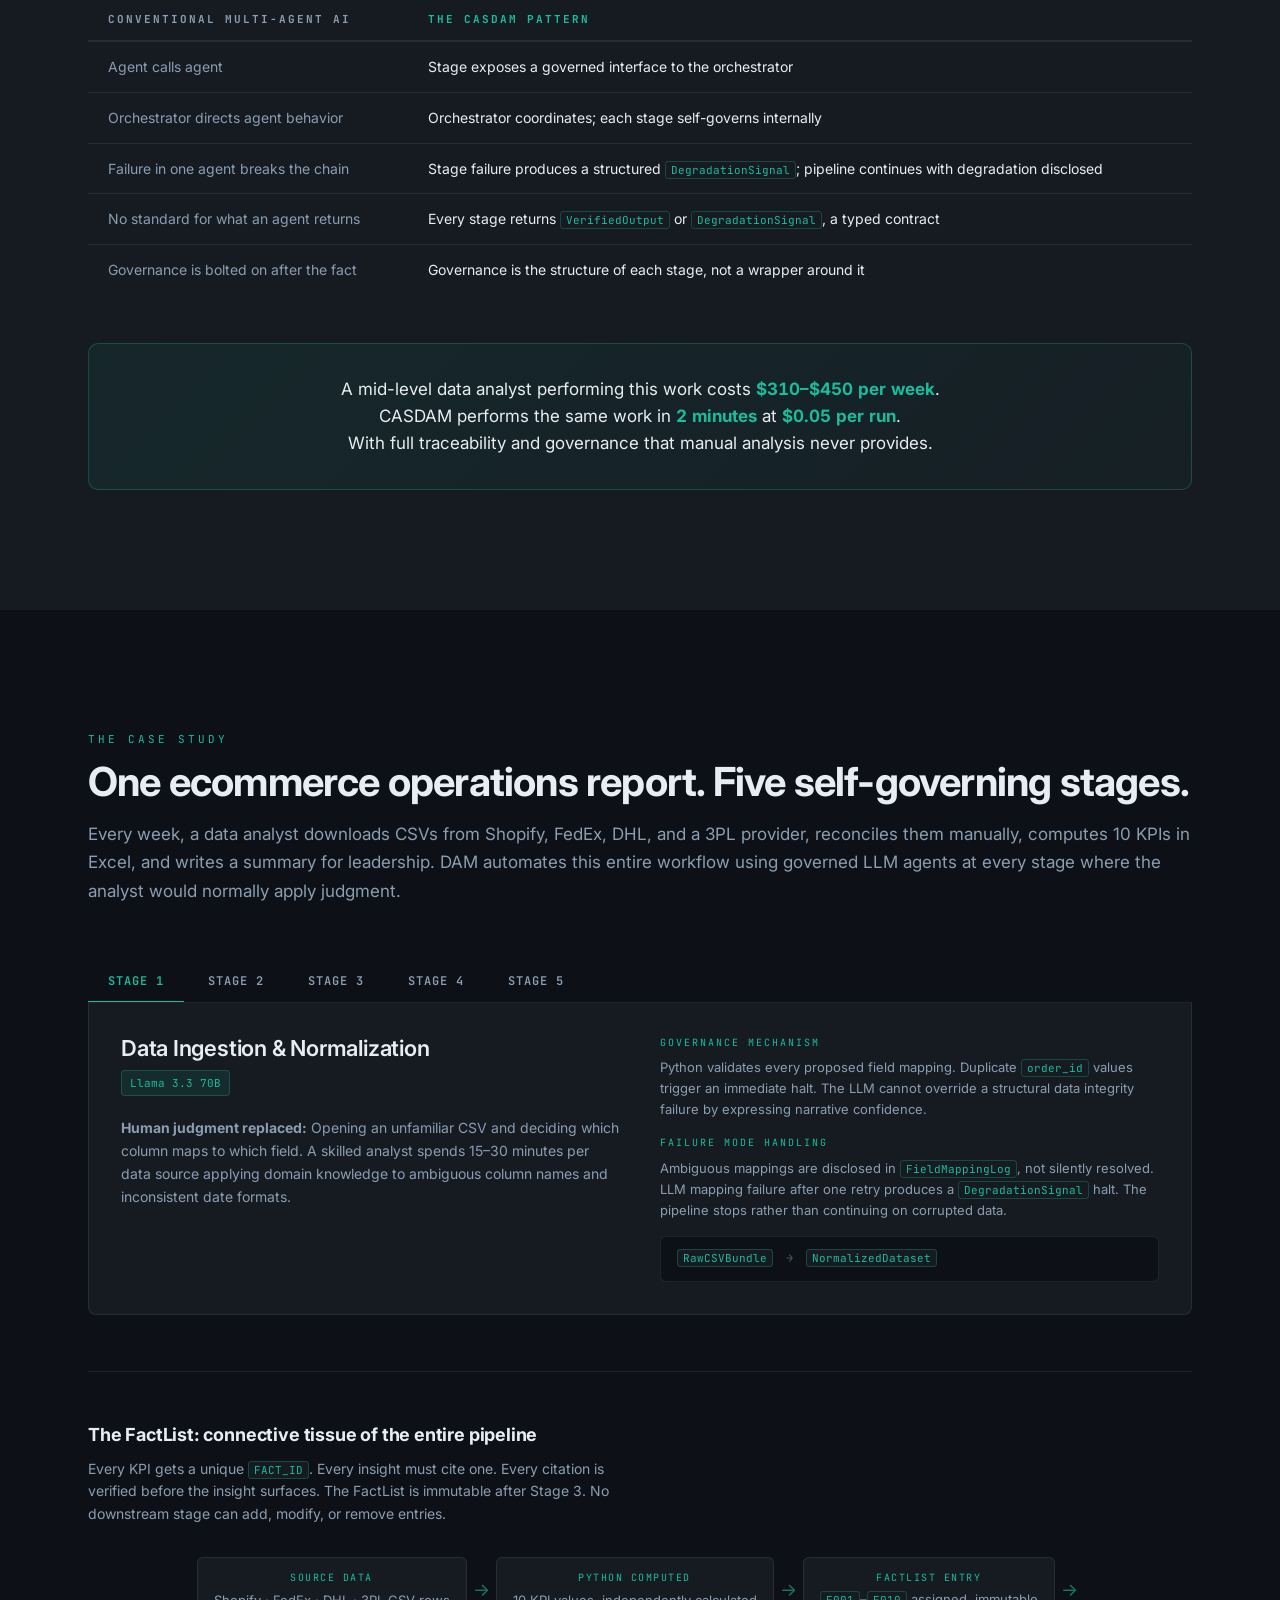
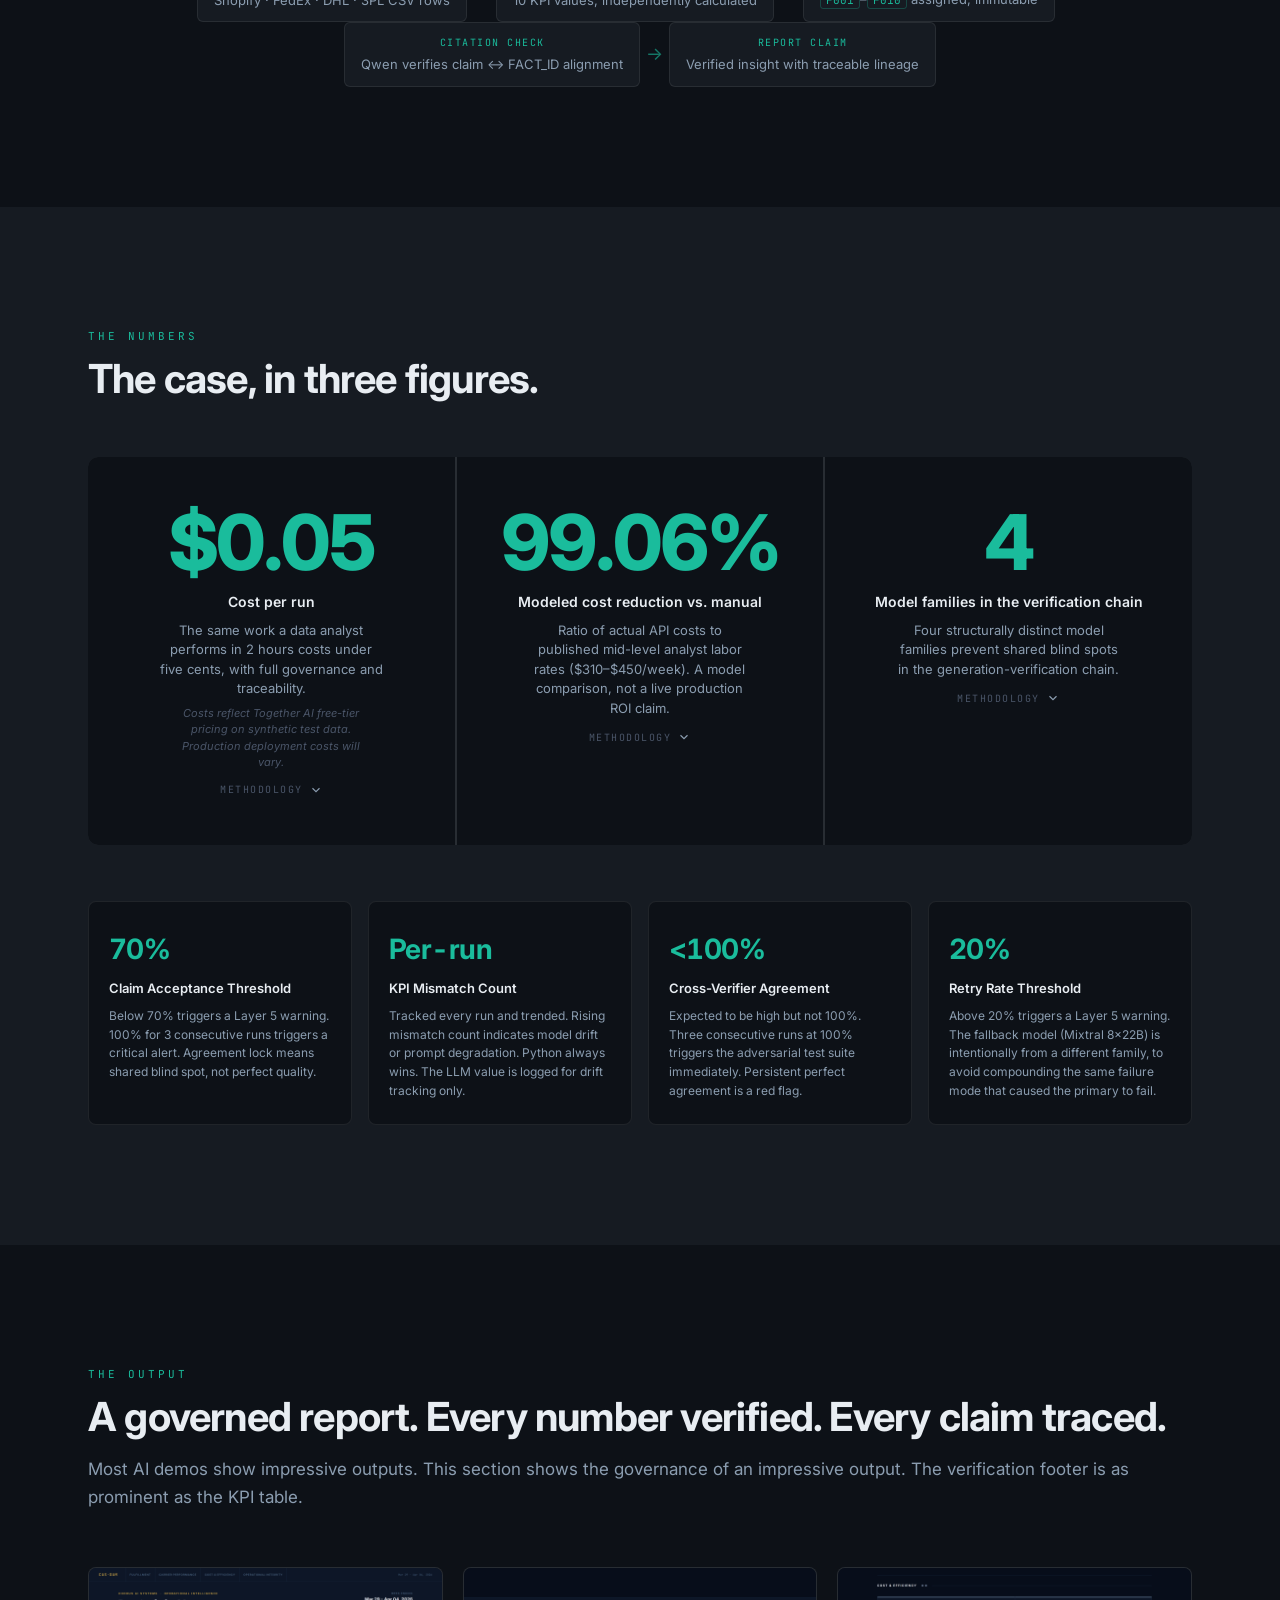
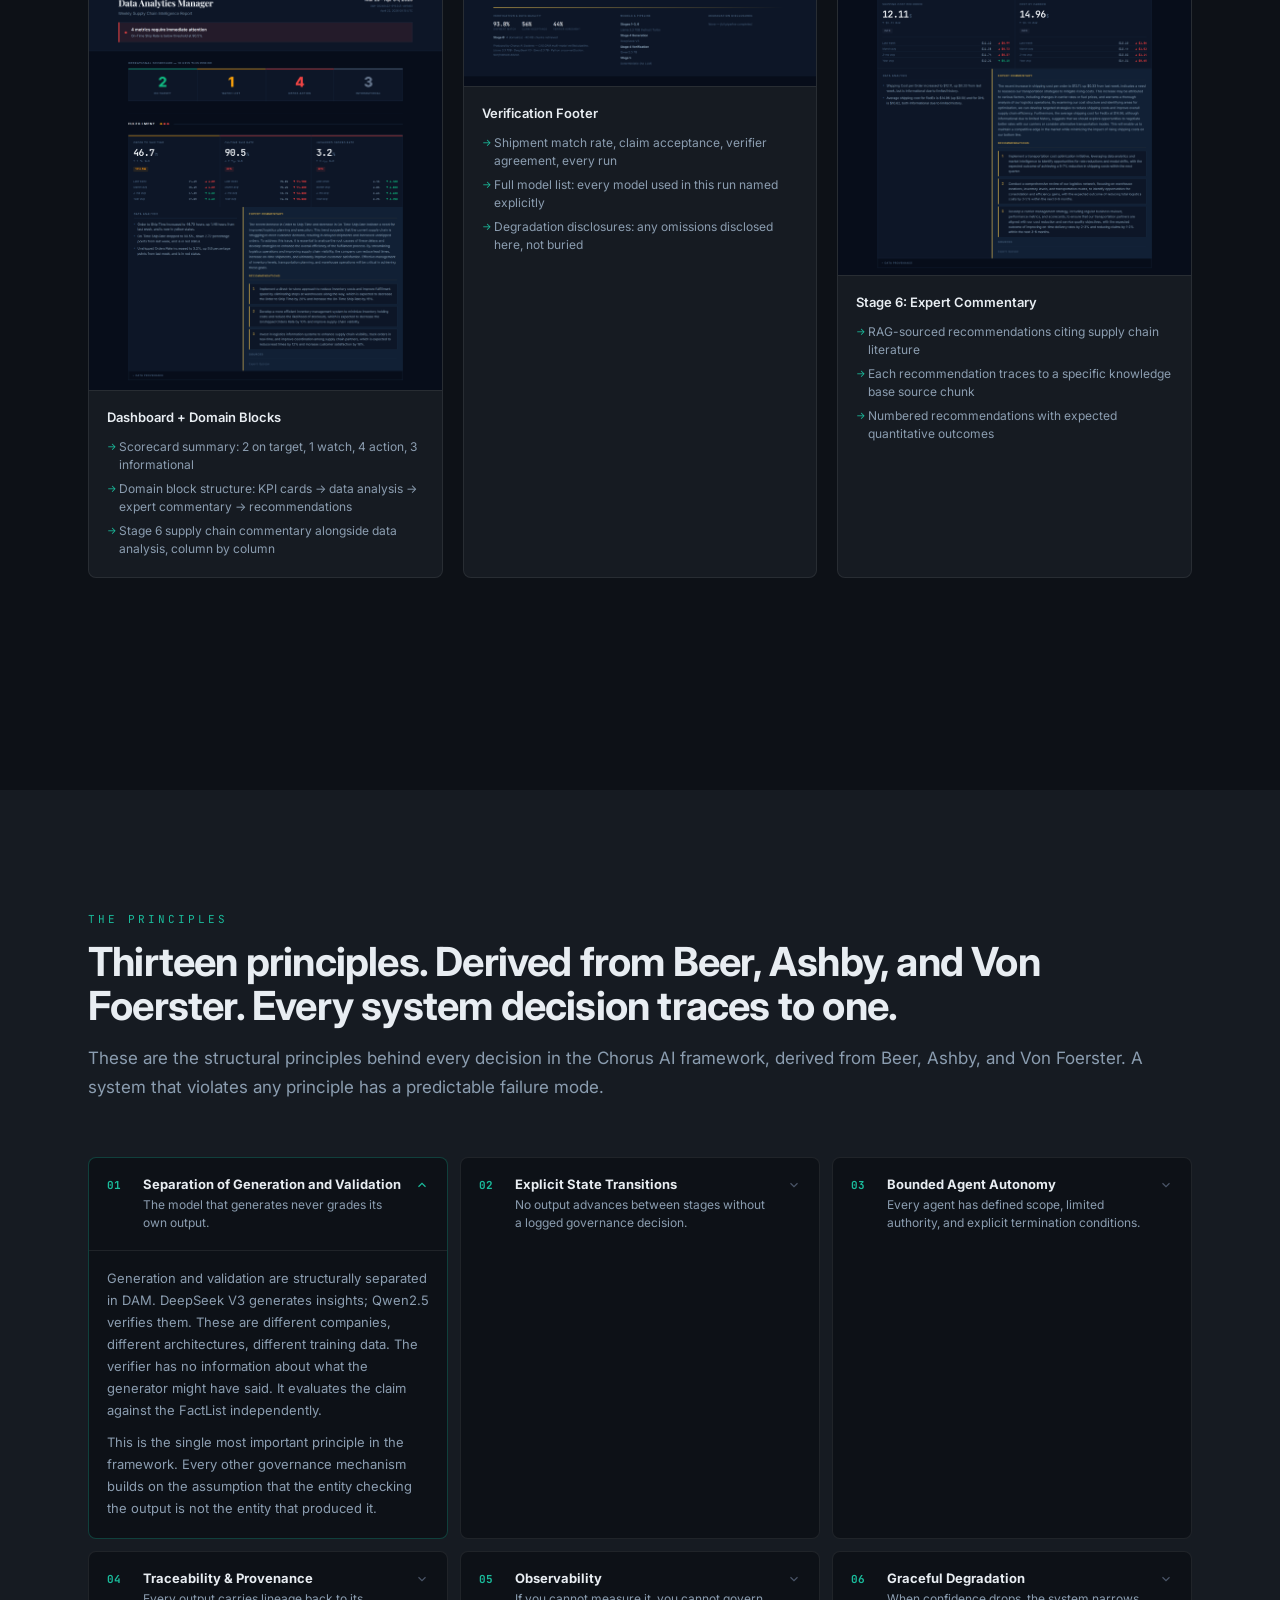
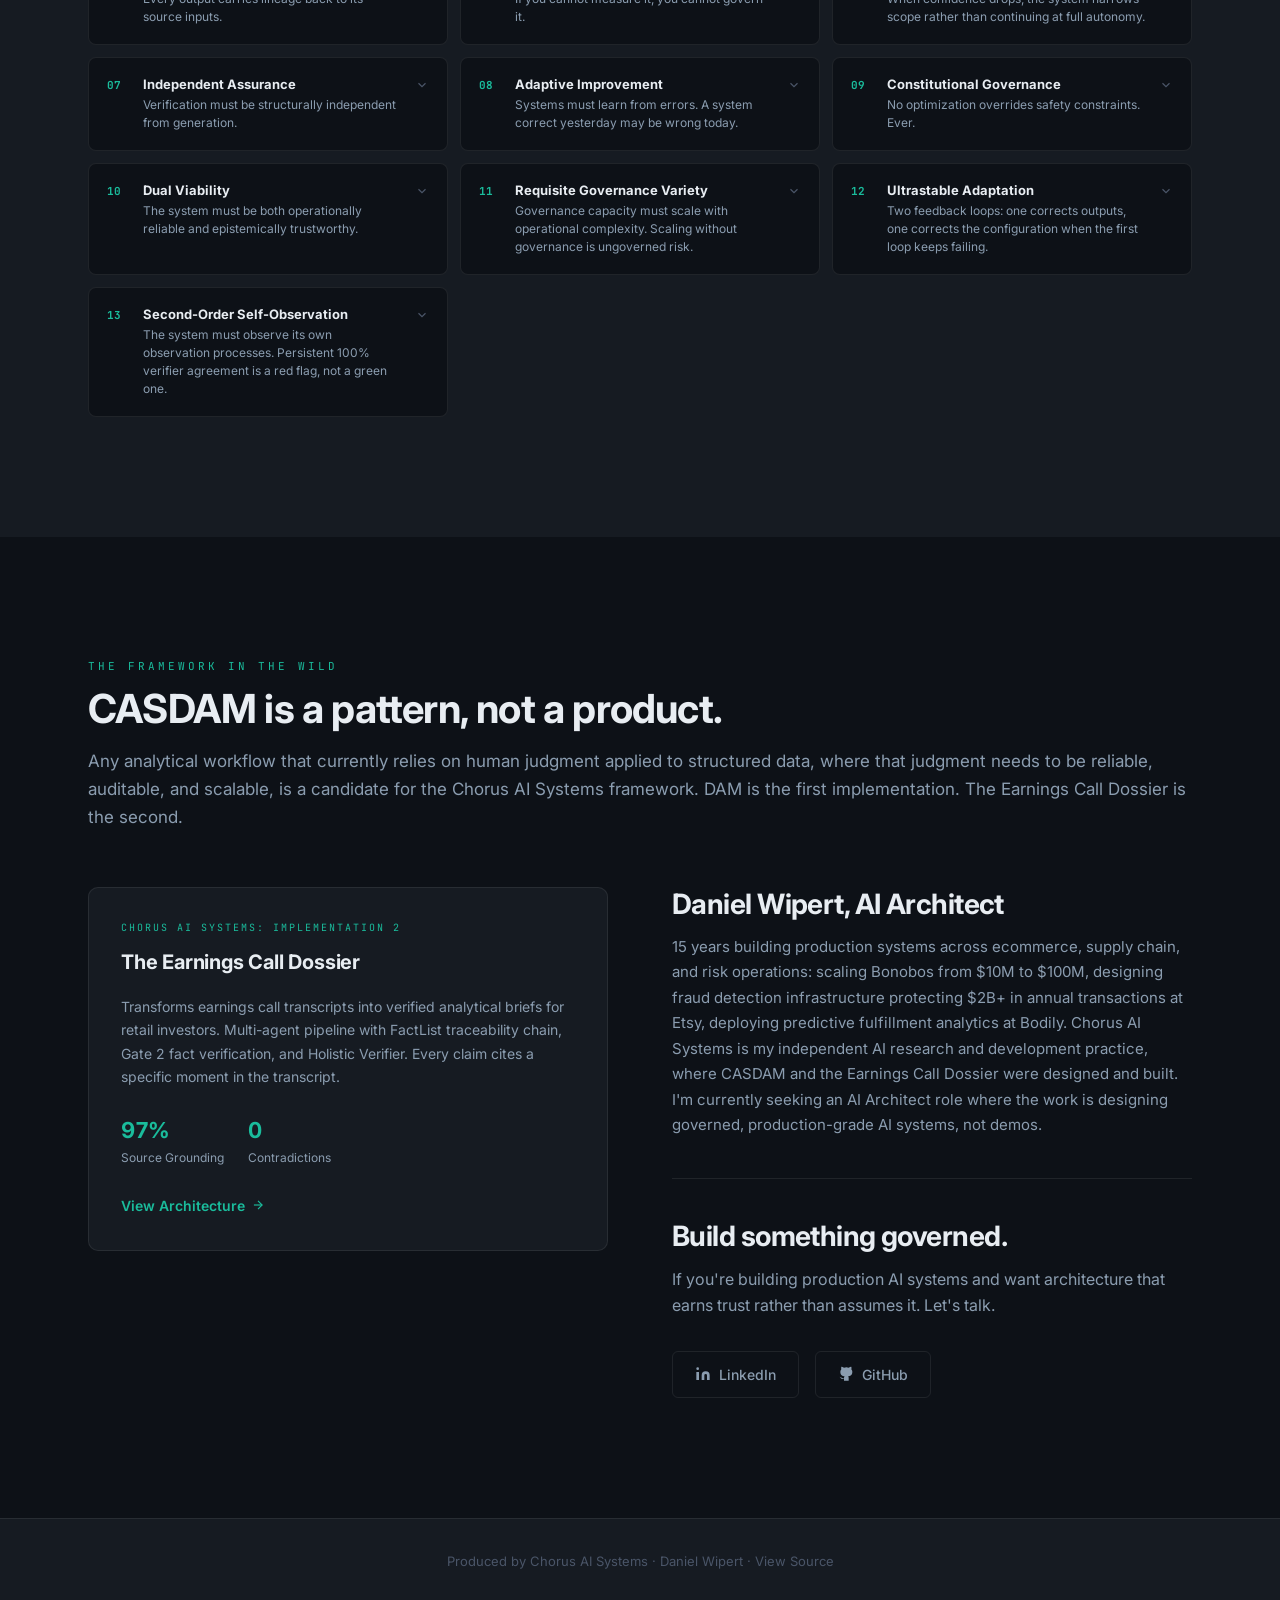
==== commit 097b040c: "Add Google Search Console verification meta tag" ====
--- a/index.html
+++ b/index.html
@@ -6,6 +6,7 @@
 <title>CASDAM — Governed Multi-Agent AI Analytics Pipeline | Chorus AI Systems</title>
 <meta name="description" content="CASDAM is a governed multi-agent AI analytics pipeline built on cybernetic theory. Python-verified KPIs, structurally independent LLM verification, and full traceability from raw CSV to final report.">
 <link rel="canonical" href="https://danielwipert.github.io/cas.dam/">
+<meta name="google-site-verification" content="RFTmC3O6SxOvTpvmpg824zqZyVazTbME6QD7UY5vV2Y">
 
 <!-- Open Graph -->
 <meta property="og:type" content="website">
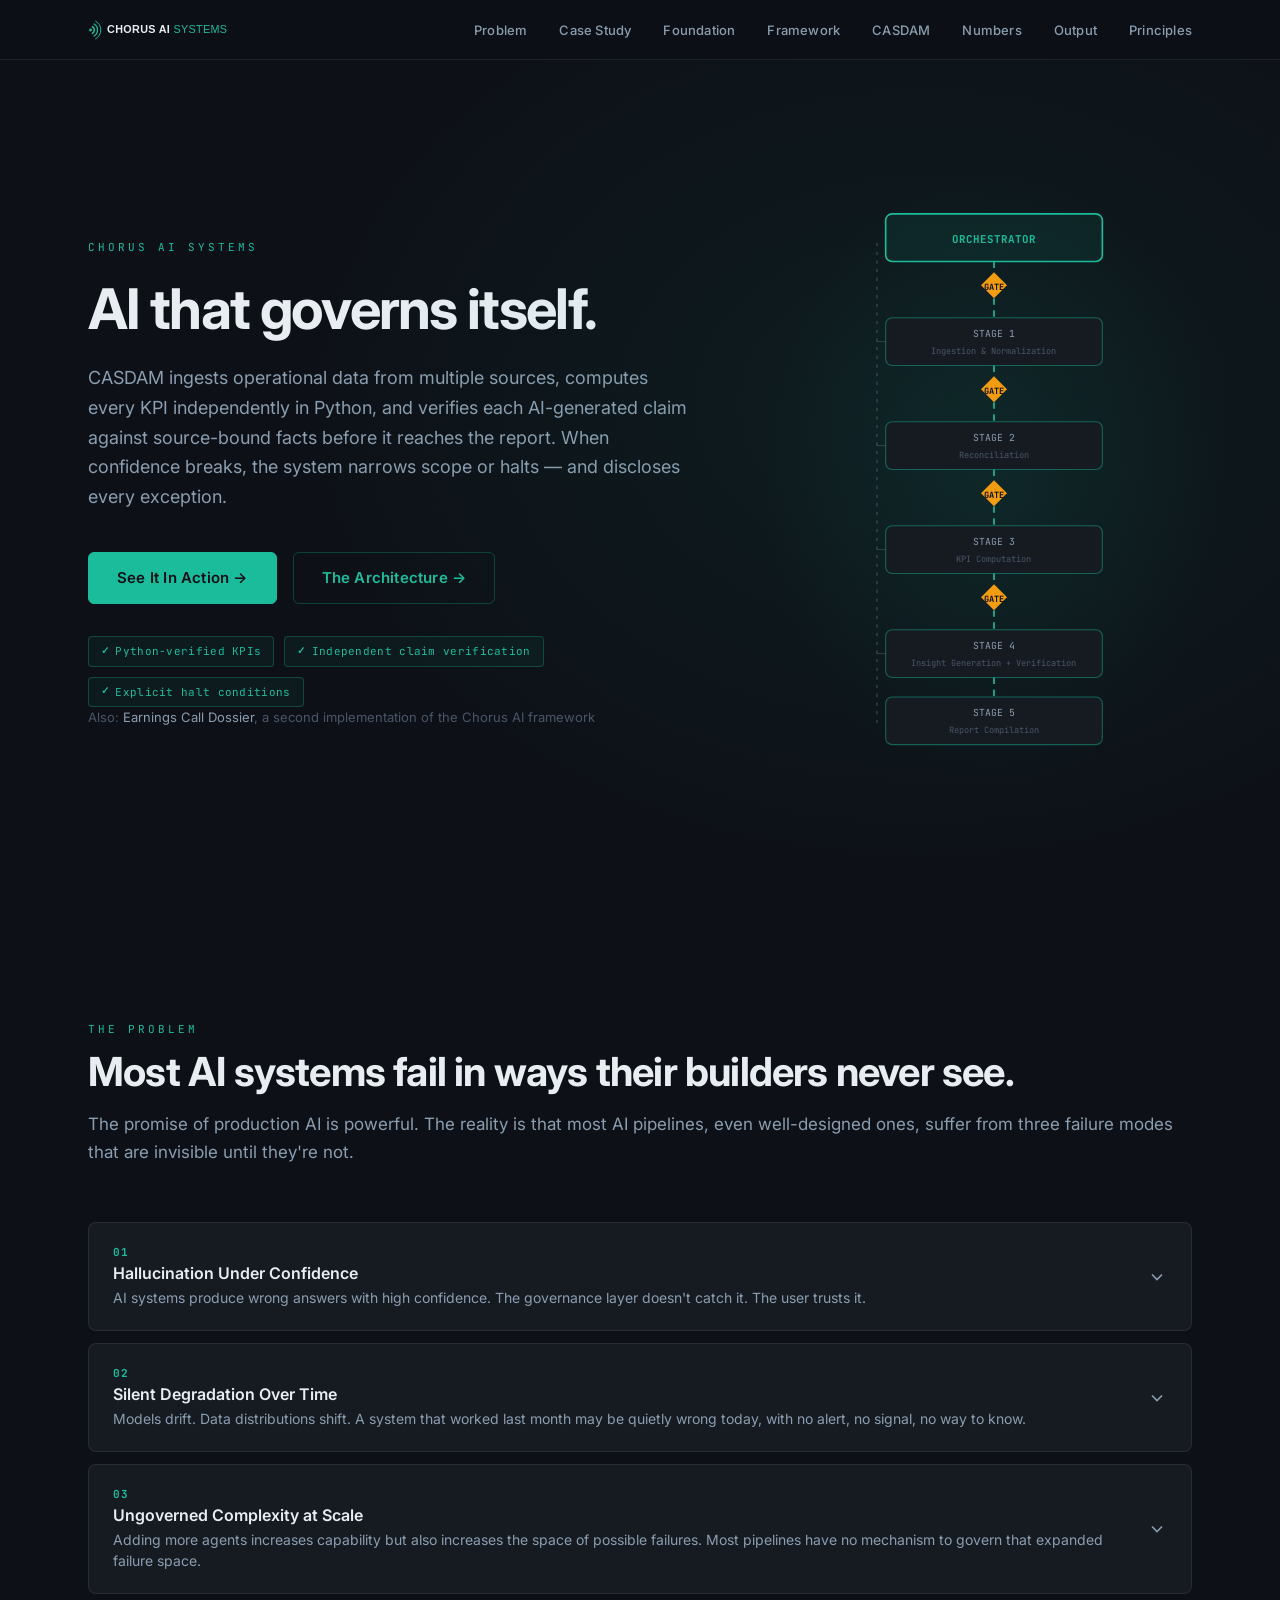
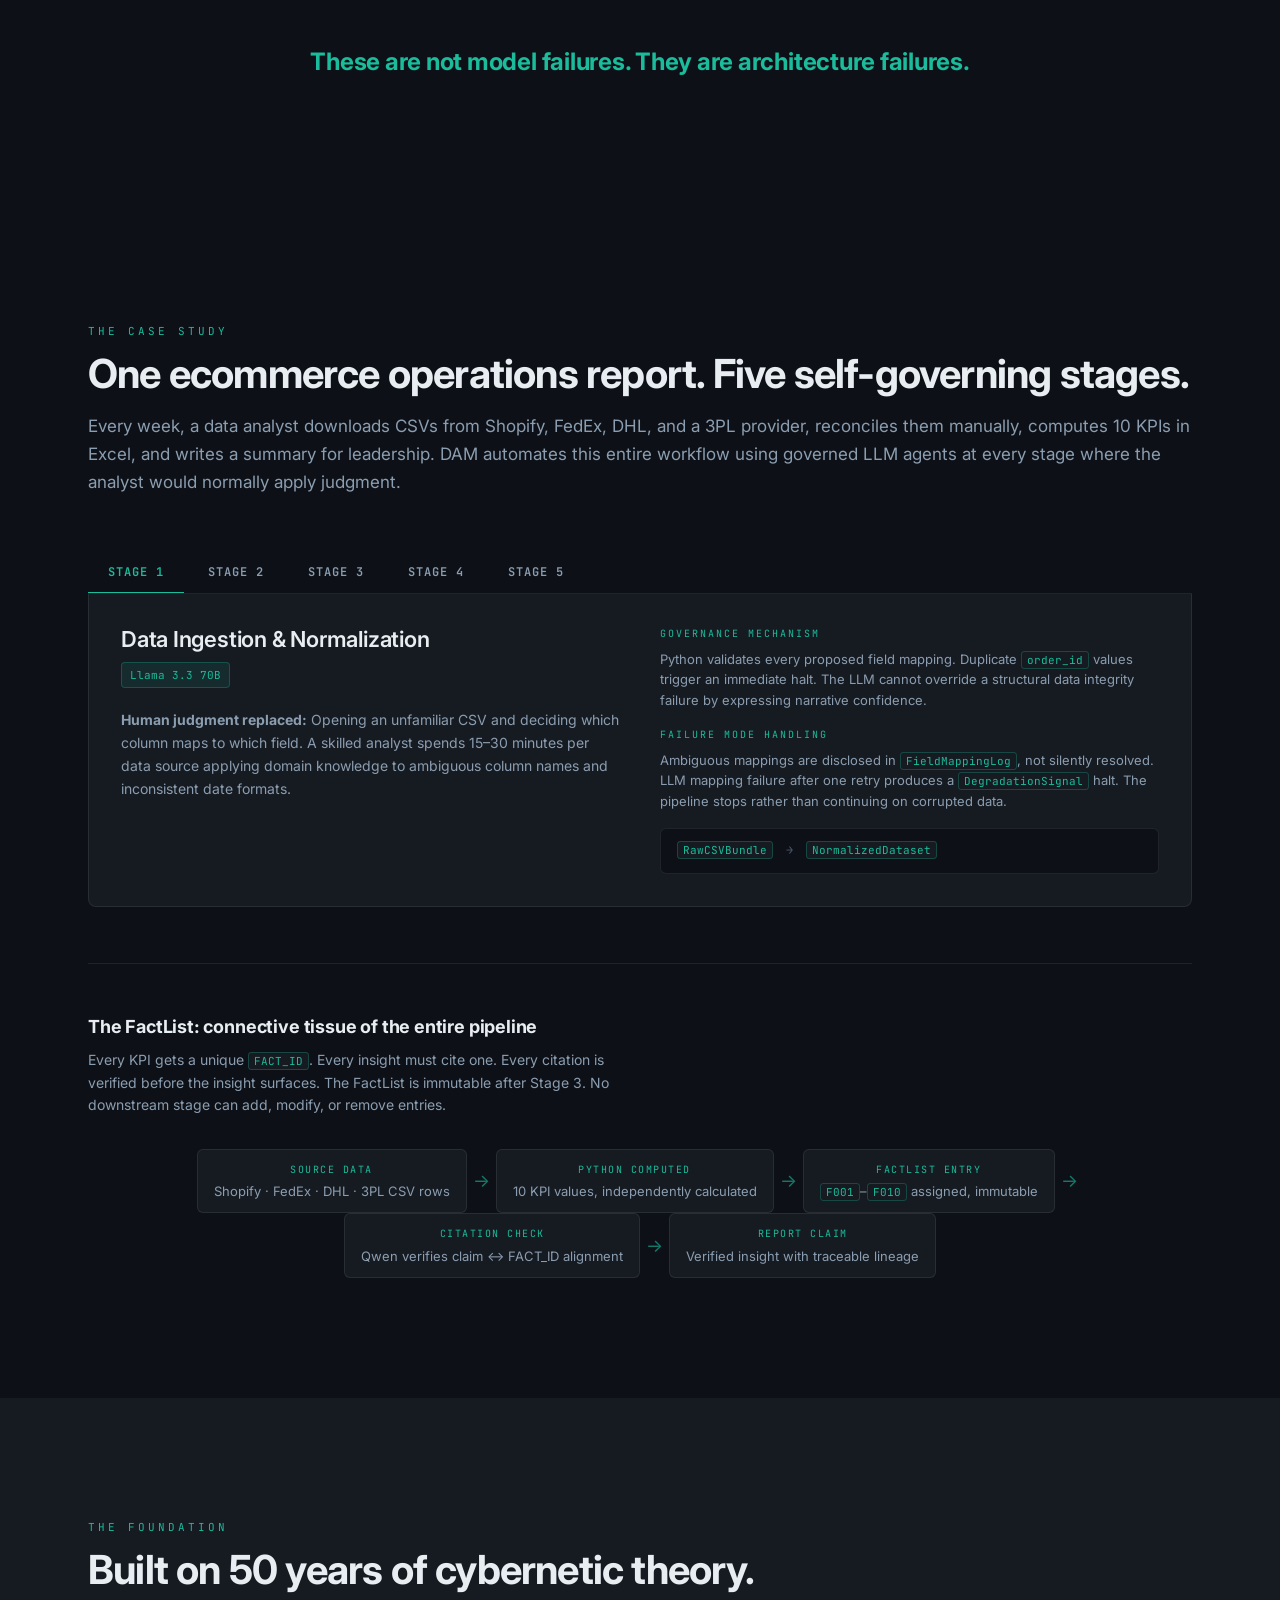
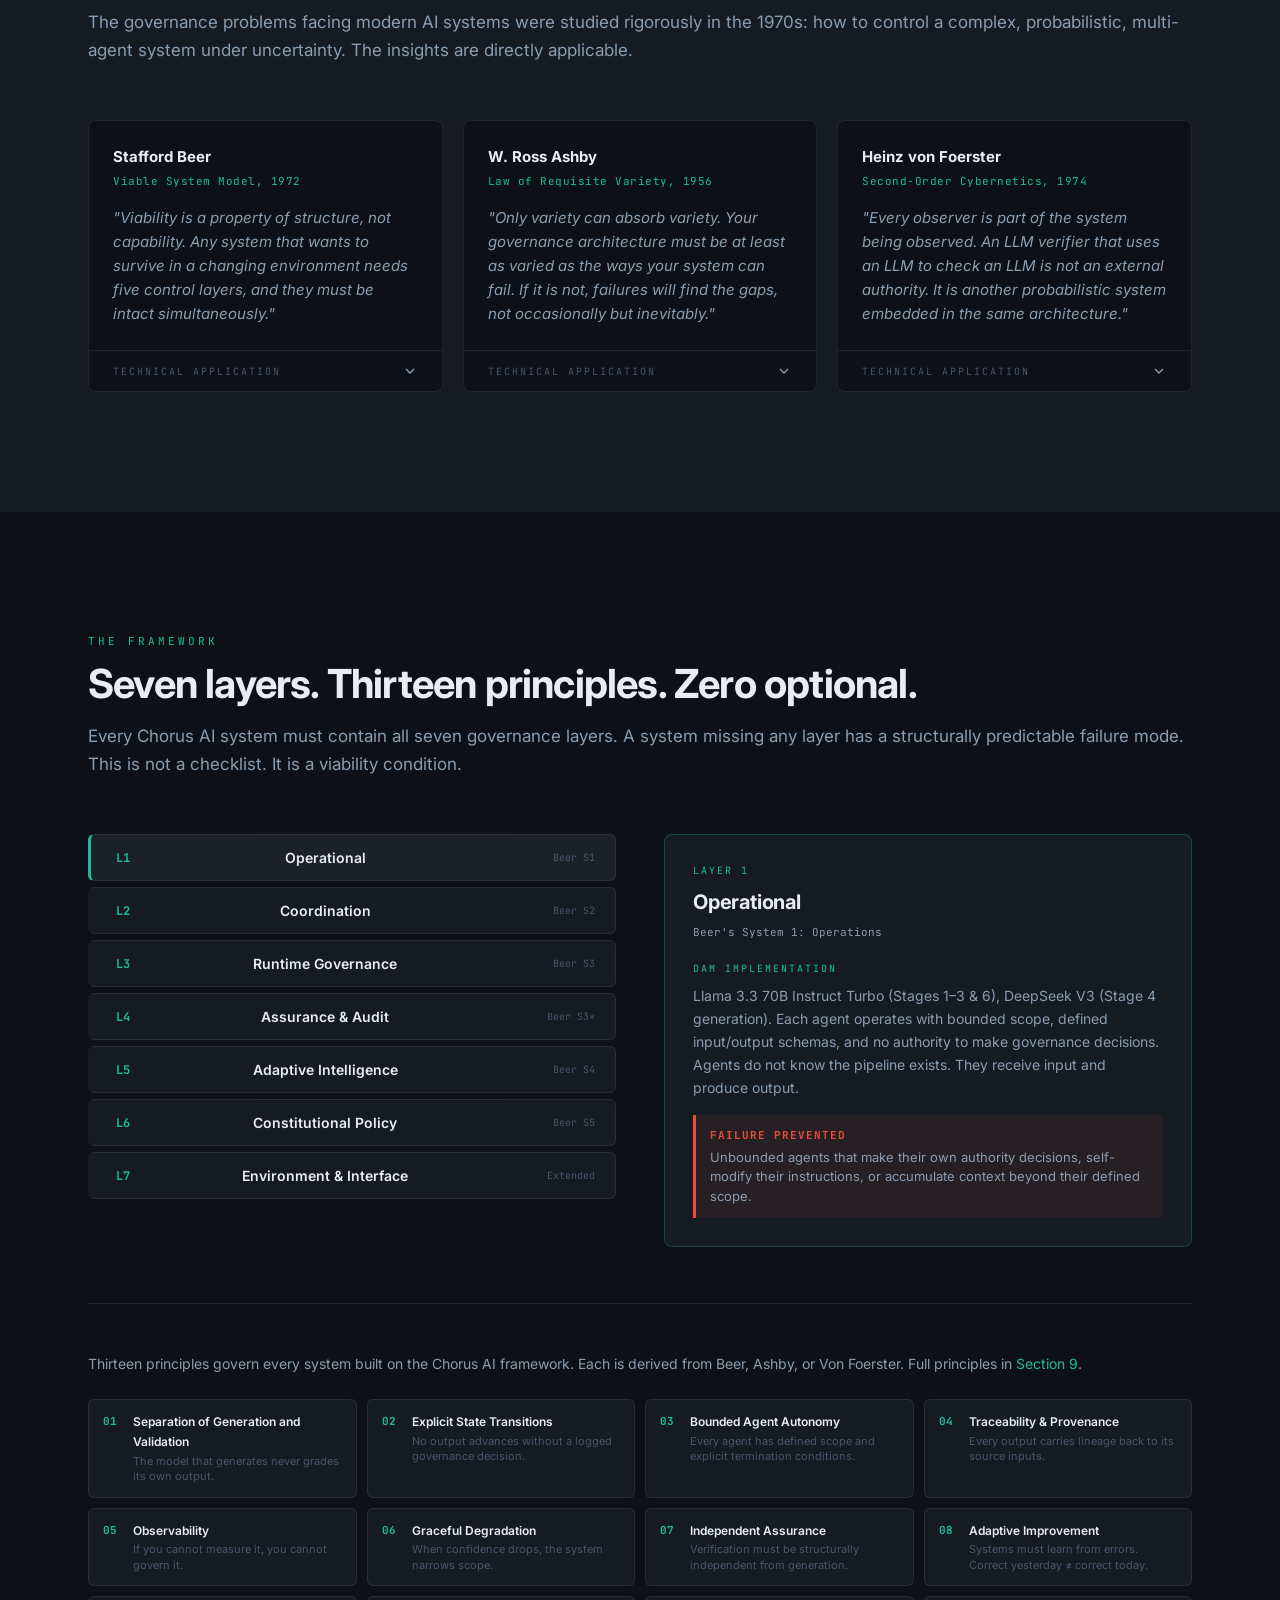
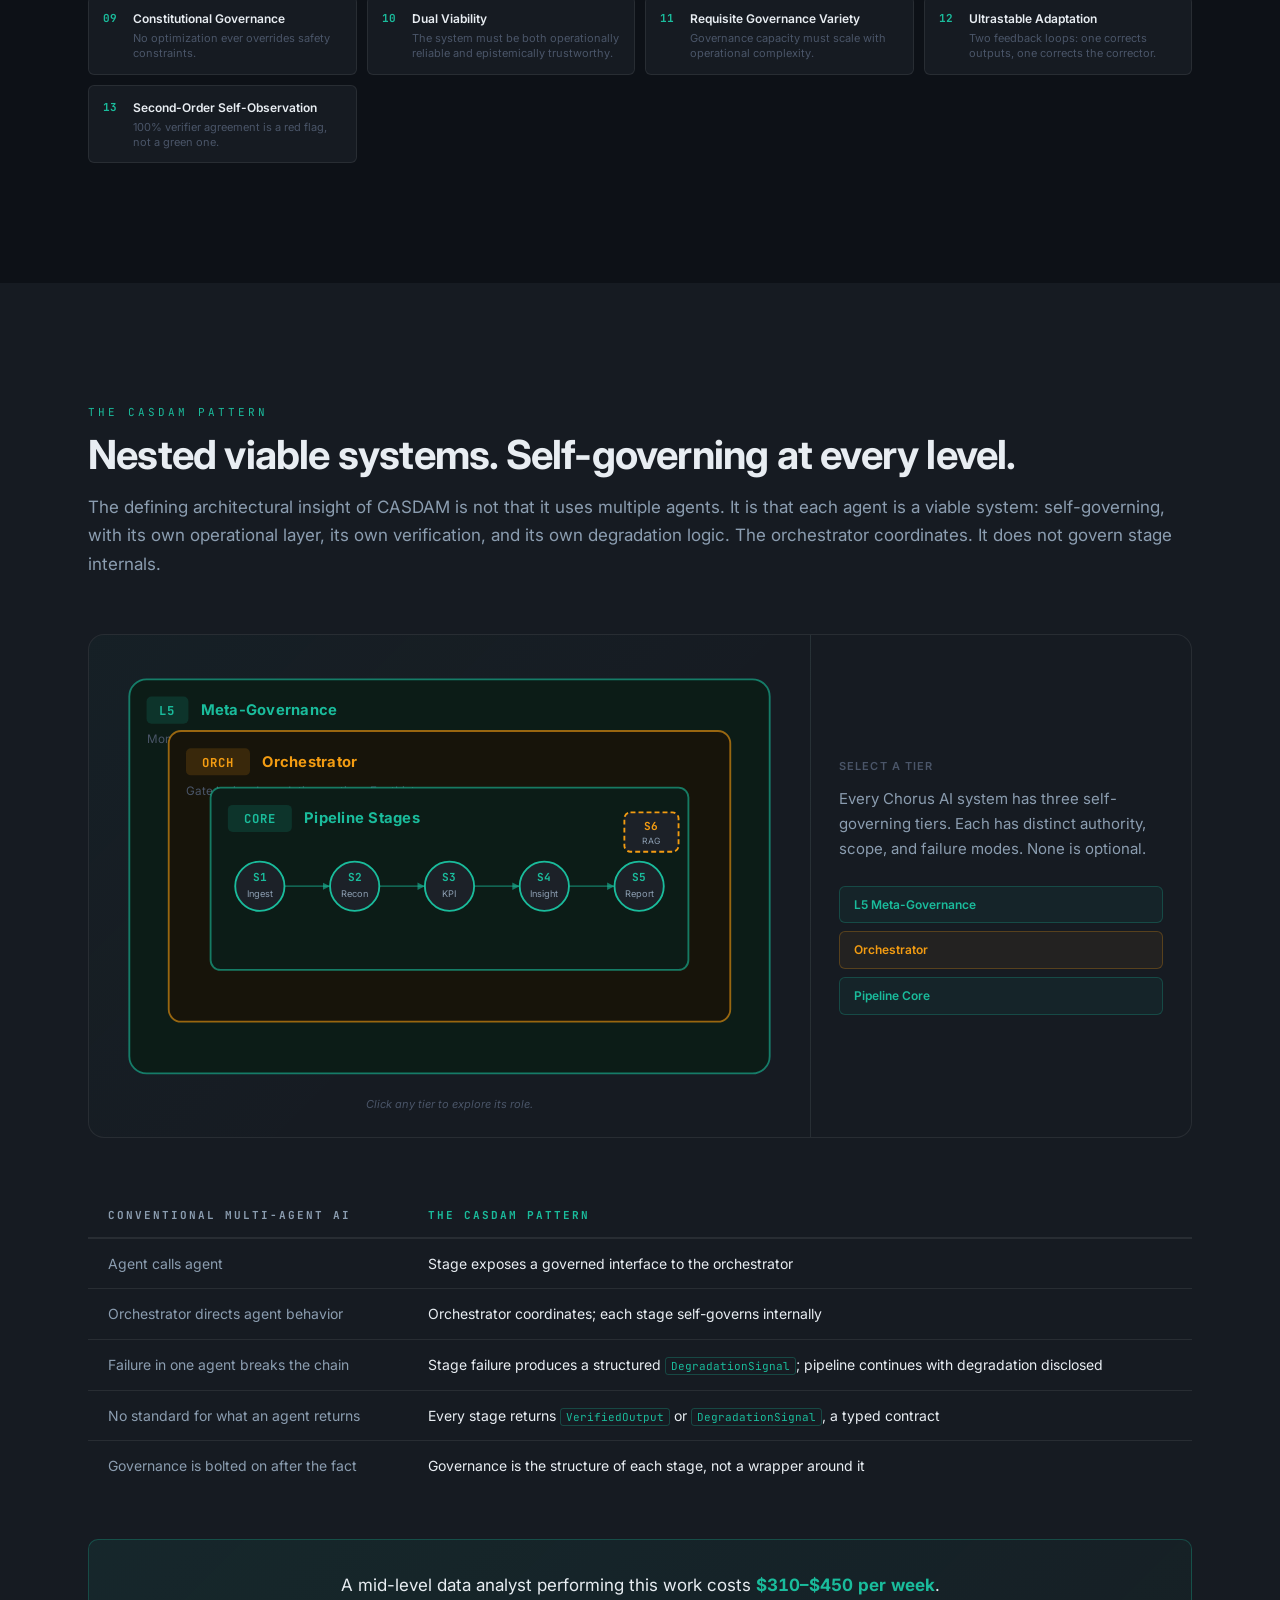
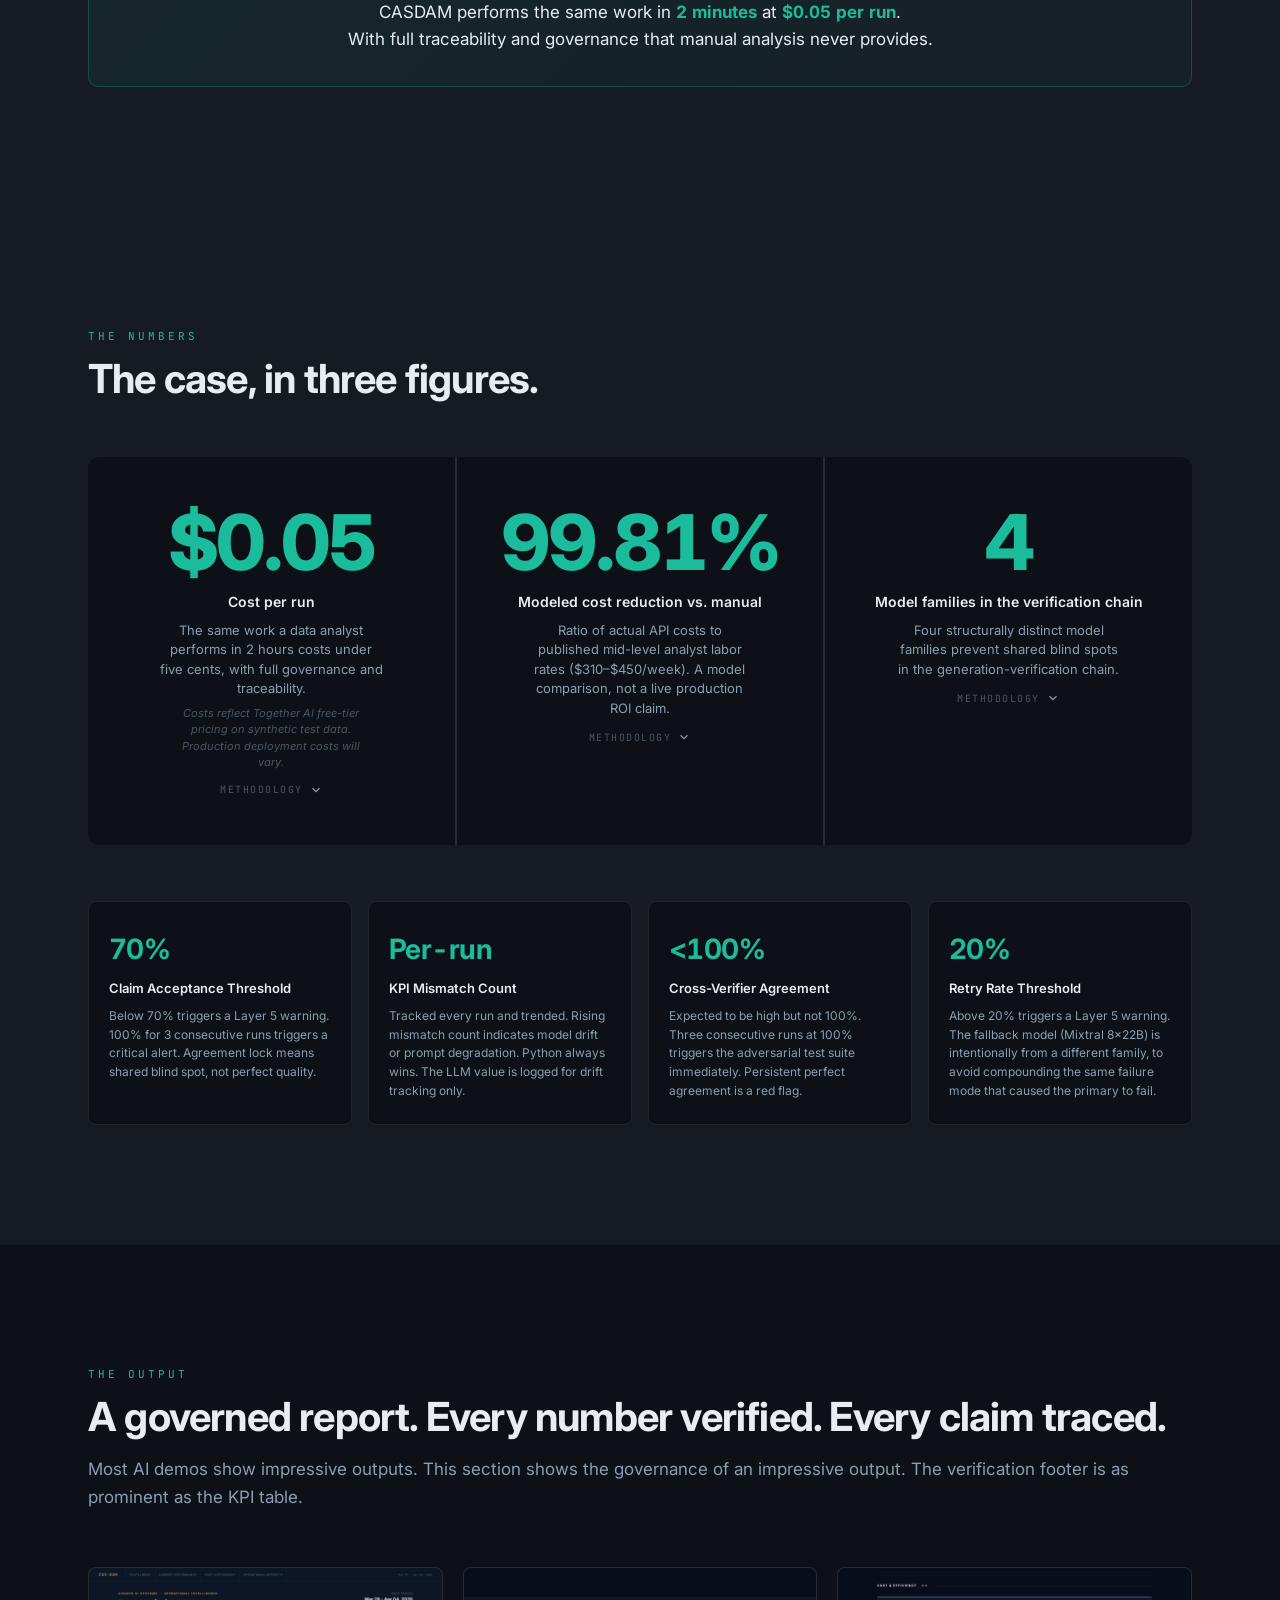
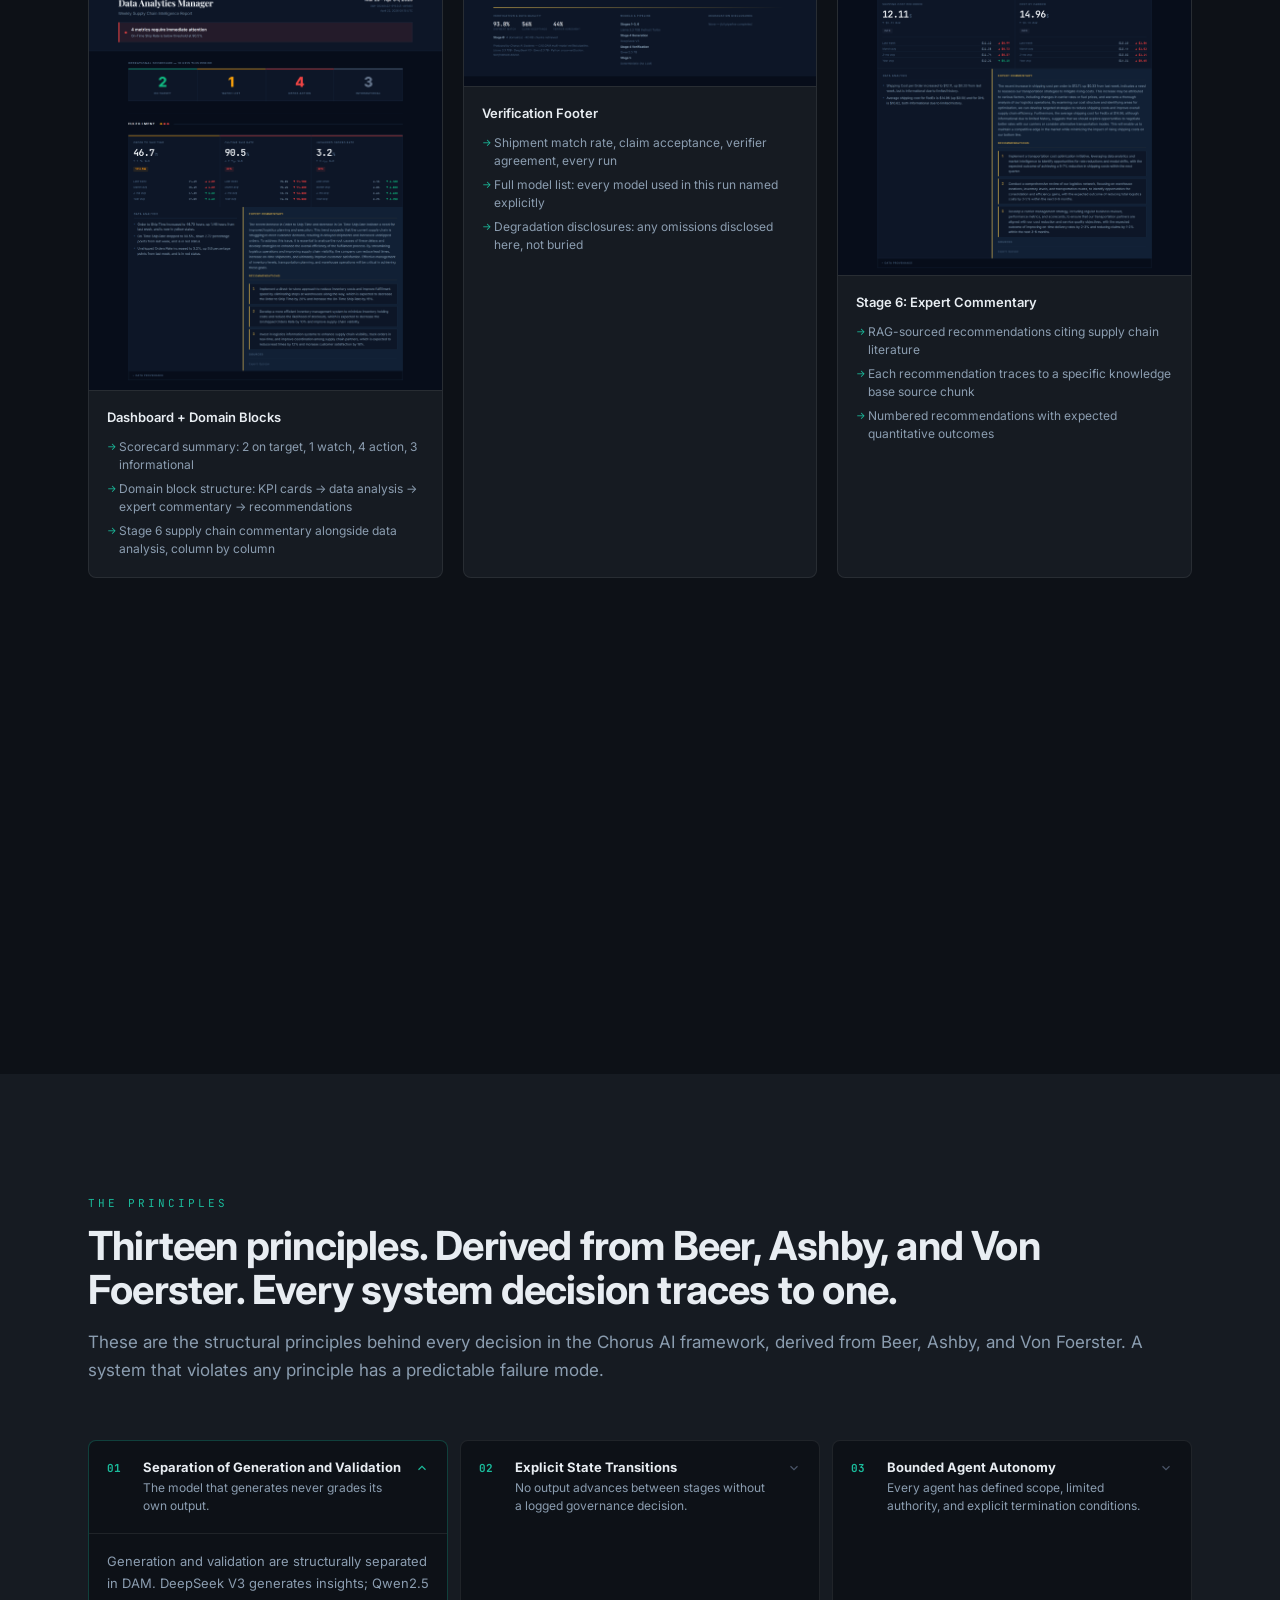
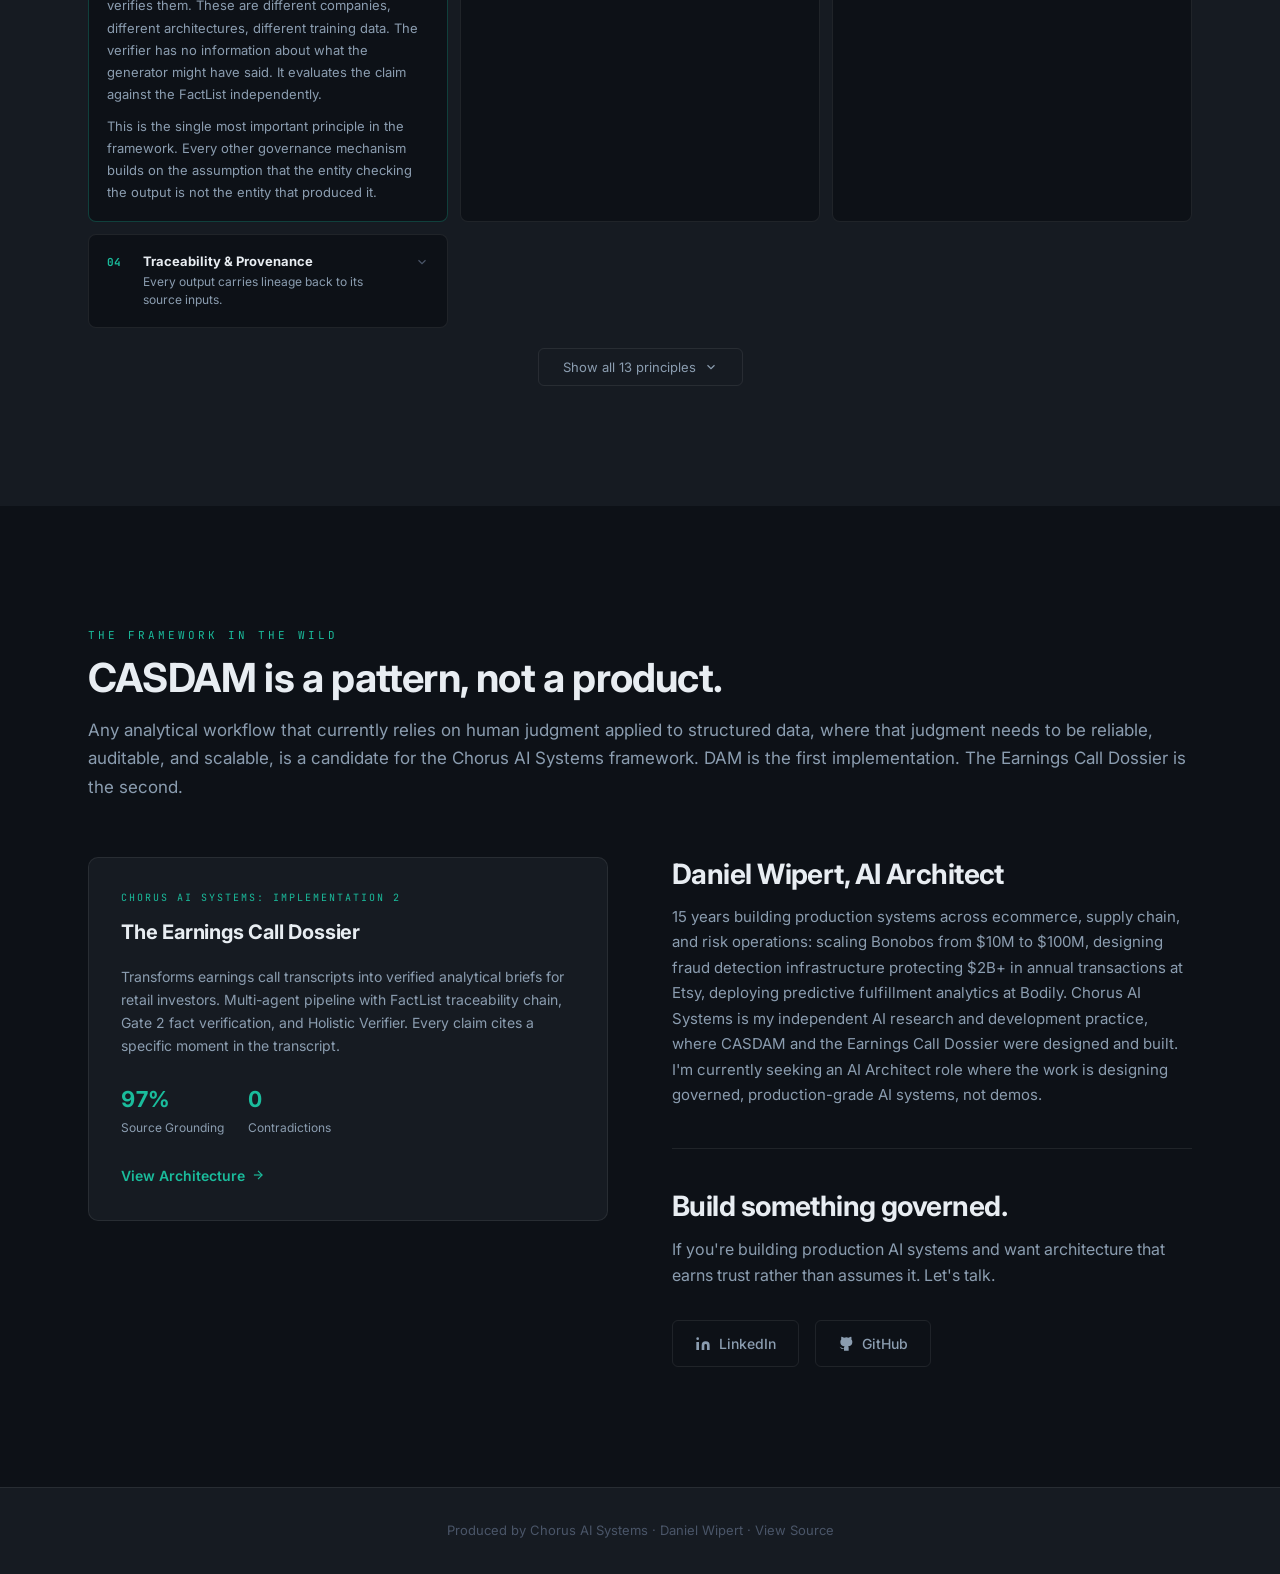
==== commit be249671: "Design revision: case study first, hero compression, proof log, principles collapse" ====
--- a/index.html
+++ b/index.html
@@ -59,10 +59,10 @@
     </a>
     <ul class="nav-links">
       <li><a href="#problem">Problem</a></li>
+      <li><a href="#case-study">Case Study</a></li>
       <li><a href="#foundation">Foundation</a></li>
       <li><a href="#framework">Framework</a></li>
       <li><a href="#pattern">CASDAM</a></li>
-      <li><a href="#case-study">Case Study</a></li>
       <li><a href="#numbers">Numbers</a></li>
       <li><a href="#output">Output</a></li>
       <li><a href="#principles">Principles</a></li>
@@ -74,10 +74,10 @@
 </nav>
 <div class="nav-mobile" id="nav-mobile">
   <a href="#problem">Problem</a>
+  <a href="#case-study">Case Study</a>
   <a href="#foundation">Foundation</a>
   <a href="#framework">Framework</a>
   <a href="#pattern">CASDAM</a>
-  <a href="#case-study">Case Study</a>
   <a href="#numbers">Numbers</a>
   <a href="#output">Output</a>
   <a href="#principles">Principles</a>
@@ -91,10 +91,15 @@
       <div class="hero-content">
         <span class="hero-overline">Chorus AI Systems</span>
         <h1 class="hero-h1">AI that governs itself.</h1>
-        <p class="hero-sub">CASDAM (the <strong>Chorus AI Systems Data Analytics Manager</strong>) takes disparate operational data sources, runs them through a governed multi-agent AI pipeline, and outputs a verified analytics report. Every KPI is Python-computed. Every AI-generated claim is independently verified. Every conclusion traces to its source.</p>
+        <p class="hero-sub">CASDAM ingests operational data from multiple sources, computes every KPI independently in Python, and verifies each AI-generated claim against source-bound facts before it reaches the report. When confidence breaks, the system narrows scope or halts — and discloses every exception.</p>
         <div class="hero-ctas">
-          <a href="#pattern" class="btn btn-primary">See the Architecture &rarr;</a>
-          <a href="#case-study" class="btn btn-outline">Read the Case Study &rarr;</a>
+          <a href="#case-study" class="btn btn-primary">See It In Action &rarr;</a>
+          <a href="#pattern" class="btn btn-outline">The Architecture &rarr;</a>
+        </div>
+        <div class="hero-trust-chips">
+          <span class="trust-chip">Python-verified KPIs</span>
+          <span class="trust-chip">Independent claim verification</span>
+          <span class="trust-chip">Explicit halt conditions</span>
         </div>
         <p class="hero-footnote">Also: <a href="https://github.com/danielwipert/dossier-earnings-call" target="_blank" rel="noopener">Earnings Call Dossier</a>, a second implementation of the Chorus AI framework</p>
       </div>
@@ -250,7 +255,156 @@
   </div>
 </section>
 
-<!-- ── Section 3: The Theoretical Foundation ────────────────── -->
+<!-- ── Section 3: DAM — The Case Study ──────────────────────── -->
+<section id="case-study" class="section">
+  <div class="container">
+    <div class="section-header fade-up">
+      <span class="label">The Case Study</span>
+      <h2>One ecommerce operations report. Five self-governing stages.</h2>
+      <p class="section-subhead">Every week, a data analyst downloads CSVs from Shopify, FedEx, DHL, and a 3PL provider, reconciles them manually, computes 10 KPIs in Excel, and writes a summary for leadership. DAM automates this entire workflow using governed LLM agents at every stage where the analyst would normally apply judgment.</p>
+    </div>
+    <div class="fade-up">
+      <div class="stage-tabs" role="tablist">
+        <button class="stage-tab active" role="tab" data-stage="1">STAGE 1</button>
+        <button class="stage-tab" role="tab" data-stage="2">STAGE 2</button>
+        <button class="stage-tab" role="tab" data-stage="3">STAGE 3</button>
+        <button class="stage-tab" role="tab" data-stage="4">STAGE 4</button>
+        <button class="stage-tab" role="tab" data-stage="5">STAGE 5</button>
+      </div>
+      <div class="stage-panels">
+        <div class="stage-panel active" data-panel="1">
+          <div class="sp-left">
+            <h3>Data Ingestion &amp; Normalization</h3>
+            <div class="sp-meta"><span class="sp-model-tag">Llama 3.3 70B</span></div>
+            <p class="sp-human"><strong>Human judgment replaced:</strong> Opening an unfamiliar CSV and deciding which column maps to which field. A skilled analyst spends 15–30 minutes per data source applying domain knowledge to ambiguous column names and inconsistent date formats.</p>
+          </div>
+          <div class="sp-right">
+            <div class="sp-section">
+              <div class="sp-section-label">Governance Mechanism</div>
+              <p>Python validates every proposed field mapping. Duplicate <span class="fact-id">order_id</span> values trigger an immediate halt. The LLM cannot override a structural data integrity failure by expressing narrative confidence.</p>
+            </div>
+            <div class="sp-section">
+              <div class="sp-section-label">Failure Mode Handling</div>
+              <p>Ambiguous mappings are disclosed in <span class="fact-id">FieldMappingLog</span>, not silently resolved. LLM mapping failure after one retry produces a <span class="fact-id">DegradationSignal</span> halt. The pipeline stops rather than continuing on corrupted data.</p>
+            </div>
+            <div class="schema-callout">
+              <span class="fact-id">RawCSVBundle</span>
+              <span class="schema-arrow">→</span>
+              <span class="fact-id">NormalizedDataset</span>
+            </div>
+          </div>
+        </div>
+        <div class="stage-panel" data-panel="2">
+          <div class="sp-left">
+            <h3>Cross-Source Reconciliation</h3>
+            <div class="sp-meta"><span class="sp-model-tag">Llama 3.3 70B</span></div>
+            <p class="sp-human"><strong>Human judgment replaced:</strong> Running VLOOKUPs, then manually investigating the rows that don't match. An analyst applies business knowledge to decide whether a non-matching record is a data error, a legitimate exception, or a carrier reporting discrepancy.</p>
+          </div>
+          <div class="sp-right">
+            <div class="sp-section">
+              <div class="sp-section-label">Governance Mechanism</div>
+              <p>Fuzzy match confidence threshold of 0.90 enforced by Python. The LLM cannot override this threshold by expressing narrative confidence: "I believe these records match" is not a valid override of a 0.74 confidence score.</p>
+            </div>
+            <div class="sp-section">
+              <div class="sp-section-label">Failure Mode Handling</div>
+              <p>Match rate &lt; 80% → halt. 80–95% → warning disclosed in report. Every unmatched record appears with <span class="fact-id">join_status='unmatched'</span> in the output. Nothing is silently dropped.</p>
+            </div>
+            <div class="schema-callout">
+              <span class="fact-id">NormalizedDataset</span>
+              <span class="schema-arrow">→</span>
+              <span class="fact-id">ReconciledDataset</span>
+            </div>
+          </div>
+        </div>
+        <div class="stage-panel" data-panel="3">
+          <div class="sp-left">
+            <h3>KPI Computation</h3>
+            <div class="sp-meta"><span class="sp-model-tag">Llama 3.3 70B</span></div>
+            <p class="sp-human"><strong>Human judgment replaced:</strong> Writing formulas in Excel, applying threshold rules, deciding what is Green vs. Yellow vs. Red. An analyst knows which metrics matter most and applies contextual judgment to borderline cases.</p>
+          </div>
+          <div class="sp-right">
+            <div class="sp-section">
+              <div class="sp-section-label">Governance Mechanism</div>
+              <p>Python independently recomputes every KPI. Python always wins. LLM/Python mismatches are logged and tracked by Layer 5 for drift detection. The LLM value is informational only. It never reaches the FactList.</p>
+            </div>
+            <div class="sp-section">
+              <div class="sp-section-label">Failure Mode Handling</div>
+              <p>Stage halts only if Python itself cannot compute a KPI, meaning a genuine data failure occurred. LLM errors are corrected silently by Python, logged for drift tracking, and disclosed in the verification footer.</p>
+            </div>
+            <div class="schema-callout">
+              <span class="fact-id">ReconciledDataset</span>
+              <span class="schema-arrow">→</span>
+              <span class="fact-id">FactList [F001–F010]</span>
+            </div>
+          </div>
+        </div>
+        <div class="stage-panel" data-panel="4">
+          <div class="sp-left">
+            <h3>Insight Generation + Verification</h3>
+            <div class="sp-meta"><span class="sp-model-tag">DeepSeek V3</span><span class="sp-model-tag">Qwen2.5 7B</span></div>
+            <p class="sp-human"><strong>Human judgment replaced:</strong> Writing the narrative: what does this week's data mean? What should leadership do? An analyst synthesises numbers into actionable language and applies industry knowledge to recommend responses.</p>
+          </div>
+          <div class="sp-right">
+            <div class="sp-section">
+              <div class="sp-section-label">Governance Mechanism</div>
+              <p>Every claim must cite a <span class="fact-id">FACT_ID</span>. Qwen2.5 independently checks each citation: does the cited fact actually support this claim? Claims that fail verification are stripped entirely, not marked uncertain.</p>
+            </div>
+            <div class="sp-section">
+              <div class="sp-section-label">Failure Mode Handling</div>
+              <p>&lt; 3 verified claims → partial <span class="fact-id">DegradationSignal</span>. 0 claims → Level 2 halt. Cross-verifier agreement at 100% for 3 consecutive runs triggers a Layer 5 critical alert, not a success signal.</p>
+            </div>
+            <div class="schema-callout">
+              <span class="fact-id">FactList</span>
+              <span class="schema-arrow">→</span>
+              <span class="fact-id">VerifiedInsightList</span>
+            </div>
+          </div>
+        </div>
+        <div class="stage-panel" data-panel="5">
+          <div class="sp-left">
+            <h3>Report Compilation</h3>
+            <div class="sp-meta"><span class="sp-model-tag">No LLM: Deterministic</span></div>
+            <p class="sp-human"><strong>Human judgment replaced:</strong> Formatting the report, copying numbers into a template, sending it to leadership. Consistency, completeness, and delivery.</p>
+          </div>
+          <div class="sp-right">
+            <div class="sp-section">
+              <div class="sp-section-label">Governance Mechanism</div>
+              <p>Structural completeness check against required sections list. Missing section → halt. PDF page count deviation → warning logged. Every degradation disclosure from Stages 1–4 is surfaced in the verification footer.</p>
+            </div>
+            <div class="sp-section">
+              <div class="sp-section-label">Why This Matters</div>
+              <p>Stage 5 being a viable system without an LLM demonstrates that viability is a property of governance structure, not AI presence. The most reliable stage in the pipeline is the one with no model at all.</p>
+            </div>
+            <div class="schema-callout">
+              <span class="fact-id">VerifiedInsightList</span>
+              <span class="schema-arrow">→</span>
+              <span class="fact-id">GovernedReport (HTML + PDF)</span>
+            </div>
+          </div>
+        </div>
+      </div>
+    </div>
+
+    <!-- FactList Chain -->
+    <div class="factlist-chain fade-up">
+      <div class="chain-title">The FactList: connective tissue of the entire pipeline</div>
+      <p class="chain-sub">Every KPI gets a unique <span class="fact-id">FACT_ID</span>. Every insight must cite one. Every citation is verified before the insight surfaces. The FactList is immutable after Stage 3. No downstream stage can add, modify, or remove entries.</p>
+      <div class="chain-nodes">
+        <div class="chain-node"><div class="cn-label">Source Data</div><div class="cn-val">Shopify · FedEx · DHL · 3PL CSV rows</div></div>
+        <div class="chain-arrow">→</div>
+        <div class="chain-node"><div class="cn-label">Python Computed</div><div class="cn-val">10 KPI values, independently calculated</div></div>
+        <div class="chain-arrow">→</div>
+        <div class="chain-node"><div class="cn-label">FactList Entry</div><div class="cn-val"><span class="fact-id">F001</span>–<span class="fact-id">F010</span> assigned, immutable</div></div>
+        <div class="chain-arrow">→</div>
+        <div class="chain-node"><div class="cn-label">Citation Check</div><div class="cn-val">Qwen verifies claim ↔ FACT_ID alignment</div></div>
+        <div class="chain-arrow">→</div>
+        <div class="chain-node"><div class="cn-label">Report Claim</div><div class="cn-val">Verified insight with traceable lineage</div></div>
+      </div>
+    </div>
+  </div>
+</section>
+
+<!-- ── Section 4: The Theoretical Foundation ────────────────── -->
 <section id="foundation" class="section">
   <div class="container">
     <div class="section-header fade-up">
@@ -509,155 +663,6 @@
   </div>
 </section>
 
-<!-- ── Section 6: DAM — The Case Study ──────────────────────── -->
-<section id="case-study" class="section">
-  <div class="container">
-    <div class="section-header fade-up">
-      <span class="label">The Case Study</span>
-      <h2>One ecommerce operations report. Five self-governing stages.</h2>
-      <p class="section-subhead">Every week, a data analyst downloads CSVs from Shopify, FedEx, DHL, and a 3PL provider, reconciles them manually, computes 10 KPIs in Excel, and writes a summary for leadership. DAM automates this entire workflow using governed LLM agents at every stage where the analyst would normally apply judgment.</p>
-    </div>
-    <div class="fade-up">
-      <div class="stage-tabs" role="tablist">
-        <button class="stage-tab active" role="tab" data-stage="1">STAGE 1</button>
-        <button class="stage-tab" role="tab" data-stage="2">STAGE 2</button>
-        <button class="stage-tab" role="tab" data-stage="3">STAGE 3</button>
-        <button class="stage-tab" role="tab" data-stage="4">STAGE 4</button>
-        <button class="stage-tab" role="tab" data-stage="5">STAGE 5</button>
-      </div>
-      <div class="stage-panels">
-        <div class="stage-panel active" data-panel="1">
-          <div class="sp-left">
-            <h3>Data Ingestion &amp; Normalization</h3>
-            <div class="sp-meta"><span class="sp-model-tag">Llama 3.3 70B</span></div>
-            <p class="sp-human"><strong>Human judgment replaced:</strong> Opening an unfamiliar CSV and deciding which column maps to which field. A skilled analyst spends 15–30 minutes per data source applying domain knowledge to ambiguous column names and inconsistent date formats.</p>
-          </div>
-          <div class="sp-right">
-            <div class="sp-section">
-              <div class="sp-section-label">Governance Mechanism</div>
-              <p>Python validates every proposed field mapping. Duplicate <span class="fact-id">order_id</span> values trigger an immediate halt. The LLM cannot override a structural data integrity failure by expressing narrative confidence.</p>
-            </div>
-            <div class="sp-section">
-              <div class="sp-section-label">Failure Mode Handling</div>
-              <p>Ambiguous mappings are disclosed in <span class="fact-id">FieldMappingLog</span>, not silently resolved. LLM mapping failure after one retry produces a <span class="fact-id">DegradationSignal</span> halt. The pipeline stops rather than continuing on corrupted data.</p>
-            </div>
-            <div class="schema-callout">
-              <span class="fact-id">RawCSVBundle</span>
-              <span class="schema-arrow">→</span>
-              <span class="fact-id">NormalizedDataset</span>
-            </div>
-          </div>
-        </div>
-        <div class="stage-panel" data-panel="2">
-          <div class="sp-left">
-            <h3>Cross-Source Reconciliation</h3>
-            <div class="sp-meta"><span class="sp-model-tag">Llama 3.3 70B</span></div>
-            <p class="sp-human"><strong>Human judgment replaced:</strong> Running VLOOKUPs, then manually investigating the rows that don't match. An analyst applies business knowledge to decide whether a non-matching record is a data error, a legitimate exception, or a carrier reporting discrepancy.</p>
-          </div>
-          <div class="sp-right">
-            <div class="sp-section">
-              <div class="sp-section-label">Governance Mechanism</div>
-              <p>Fuzzy match confidence threshold of 0.90 enforced by Python. The LLM cannot override this threshold by expressing narrative confidence: "I believe these records match" is not a valid override of a 0.74 confidence score.</p>
-            </div>
-            <div class="sp-section">
-              <div class="sp-section-label">Failure Mode Handling</div>
-              <p>Match rate &lt; 80% → halt. 80–95% → warning disclosed in report. Every unmatched record appears with <span class="fact-id">join_status='unmatched'</span> in the output. Nothing is silently dropped.</p>
-            </div>
-            <div class="schema-callout">
-              <span class="fact-id">NormalizedDataset</span>
-              <span class="schema-arrow">→</span>
-              <span class="fact-id">ReconciledDataset</span>
-            </div>
-          </div>
-        </div>
-        <div class="stage-panel" data-panel="3">
-          <div class="sp-left">
-            <h3>KPI Computation</h3>
-            <div class="sp-meta"><span class="sp-model-tag">Llama 3.3 70B</span></div>
-            <p class="sp-human"><strong>Human judgment replaced:</strong> Writing formulas in Excel, applying threshold rules, deciding what is Green vs. Yellow vs. Red. An analyst knows which metrics matter most and applies contextual judgment to borderline cases.</p>
-          </div>
-          <div class="sp-right">
-            <div class="sp-section">
-              <div class="sp-section-label">Governance Mechanism</div>
-              <p>Python independently recomputes every KPI. Python always wins. LLM/Python mismatches are logged and tracked by Layer 5 for drift detection. The LLM value is informational only. It never reaches the FactList.</p>
-            </div>
-            <div class="sp-section">
-              <div class="sp-section-label">Failure Mode Handling</div>
-              <p>Stage halts only if Python itself cannot compute a KPI, meaning a genuine data failure occurred. LLM errors are corrected silently by Python, logged for drift tracking, and disclosed in the verification footer.</p>
-            </div>
-            <div class="schema-callout">
-              <span class="fact-id">ReconciledDataset</span>
-              <span class="schema-arrow">→</span>
-              <span class="fact-id">FactList [F001–F010]</span>
-            </div>
-          </div>
-        </div>
-        <div class="stage-panel" data-panel="4">
-          <div class="sp-left">
-            <h3>Insight Generation + Verification</h3>
-            <div class="sp-meta"><span class="sp-model-tag">DeepSeek V3</span><span class="sp-model-tag">Qwen2.5 7B</span></div>
-            <p class="sp-human"><strong>Human judgment replaced:</strong> Writing the narrative: what does this week's data mean? What should leadership do? An analyst synthesises numbers into actionable language and applies industry knowledge to recommend responses.</p>
-          </div>
-          <div class="sp-right">
-            <div class="sp-section">
-              <div class="sp-section-label">Governance Mechanism</div>
-              <p>Every claim must cite a <span class="fact-id">FACT_ID</span>. Qwen2.5 independently checks each citation: does the cited fact actually support this claim? Claims that fail verification are stripped entirely, not marked uncertain.</p>
-            </div>
-            <div class="sp-section">
-              <div class="sp-section-label">Failure Mode Handling</div>
-              <p>&lt; 3 verified claims → partial <span class="fact-id">DegradationSignal</span>. 0 claims → Level 2 halt. Cross-verifier agreement at 100% for 3 consecutive runs triggers a Layer 5 critical alert, not a success signal.</p>
-            </div>
-            <div class="schema-callout">
-              <span class="fact-id">FactList</span>
-              <span class="schema-arrow">→</span>
-              <span class="fact-id">VerifiedInsightList</span>
-            </div>
-          </div>
-        </div>
-        <div class="stage-panel" data-panel="5">
-          <div class="sp-left">
-            <h3>Report Compilation</h3>
-            <div class="sp-meta"><span class="sp-model-tag">No LLM: Deterministic</span></div>
-            <p class="sp-human"><strong>Human judgment replaced:</strong> Formatting the report, copying numbers into a template, sending it to leadership. Consistency, completeness, and delivery.</p>
-          </div>
-          <div class="sp-right">
-            <div class="sp-section">
-              <div class="sp-section-label">Governance Mechanism</div>
-              <p>Structural completeness check against required sections list. Missing section → halt. PDF page count deviation → warning logged. Every degradation disclosure from Stages 1–4 is surfaced in the verification footer.</p>
-            </div>
-            <div class="sp-section">
-              <div class="sp-section-label">Why This Matters</div>
-              <p>Stage 5 being a viable system without an LLM demonstrates that viability is a property of governance structure, not AI presence. The most reliable stage in the pipeline is the one with no model at all.</p>
-            </div>
-            <div class="schema-callout">
-              <span class="fact-id">VerifiedInsightList</span>
-              <span class="schema-arrow">→</span>
-              <span class="fact-id">GovernedReport (HTML + PDF)</span>
-            </div>
-          </div>
-        </div>
-      </div>
-    </div>
-
-    <!-- FactList Chain -->
-    <div class="factlist-chain fade-up">
-      <div class="chain-title">The FactList: connective tissue of the entire pipeline</div>
-      <p class="chain-sub">Every KPI gets a unique <span class="fact-id">FACT_ID</span>. Every insight must cite one. Every citation is verified before the insight surfaces. The FactList is immutable after Stage 3. No downstream stage can add, modify, or remove entries.</p>
-      <div class="chain-nodes">
-        <div class="chain-node"><div class="cn-label">Source Data</div><div class="cn-val">Shopify · FedEx · DHL · 3PL CSV rows</div></div>
-        <div class="chain-arrow">→</div>
-        <div class="chain-node"><div class="cn-label">Python Computed</div><div class="cn-val">10 KPI values, independently calculated</div></div>
-        <div class="chain-arrow">→</div>
-        <div class="chain-node"><div class="cn-label">FactList Entry</div><div class="cn-val"><span class="fact-id">F001</span>–<span class="fact-id">F010</span> assigned, immutable</div></div>
-        <div class="chain-arrow">→</div>
-        <div class="chain-node"><div class="cn-label">Citation Check</div><div class="cn-val">Qwen verifies claim ↔ FACT_ID alignment</div></div>
-        <div class="chain-arrow">→</div>
-        <div class="chain-node"><div class="cn-label">Report Claim</div><div class="cn-val">Verified insight with traceable lineage</div></div>
-      </div>
-    </div>
-  </div>
-</section>
-
 <!-- ── Section 7: The Numbers ────────────────────────────────── -->
 <section id="numbers" class="section">
   <div class="container">
@@ -774,6 +779,36 @@
         </div>
       </div>
     </div>
+
+    <!-- Governance in action: proof log -->
+    <div class="proof-log-wrap fade-up">
+      <div class="proof-log-label">Governance in action</div>
+      <div class="proof-log">
+        <div class="proof-log-header">run log — 2026-04-22 09:12:45 — Stage 1 integrity check</div>
+        <div class="proof-log-line">
+          <span class="log-time">09:12:46</span>
+          <span class="log-event">Field mapping complete — Shopify, FedEx, DHL, 3PL ingested and normalized</span>
+          <span class="log-badge log-badge--pass">PASS</span>
+        </div>
+        <div class="proof-log-line">
+          <span class="log-time">09:12:47</span>
+          <span class="log-event">Integrity check — duplicate order_id detected: ORD-7821 appears ×3 across source files</span>
+          <span class="log-badge log-badge--halt">HALT</span>
+        </div>
+        <div class="proof-log-line">
+          <span class="log-time">09:12:47</span>
+          <span class="log-event">Pipeline halted at Stage 1 gate. DegradationSignal issued. Stages 2–5 blocked.</span>
+          <span class="log-badge log-badge--info">BLOCKED</span>
+        </div>
+        <div class="proof-log-line">
+          <span class="log-time">09:12:47</span>
+          <span class="log-event">Disclosure surfaced in verification footer. No unverified output released.</span>
+          <span class="log-badge log-badge--info">DISCLOSED</span>
+        </div>
+      </div>
+      <p style="margin-top:12px; font-size:13px; color:var(--text-2);">The system does not silently handle data integrity failures. It stops, explains why, and discloses the exception in the report.</p>
+    </div>
+
     <div class="output-cta fade-up">
       <a href="assets/sample-report.pdf" class="btn btn-outline" target="_blank" rel="noopener">
         <svg width="16" height="16" viewBox="0 0 24 24" fill="none" stroke="currentColor" stroke-width="2"><path d="M21 15v4a2 2 0 0 1-2 2H5a2 2 0 0 1-2-2v-4"/><polyline points="7 10 12 15 17 10"/><line x1="12" y1="15" x2="12" y2="3"/></svg>
@@ -840,7 +875,13 @@
           <div class="pc-body-inner"><p>The FactList implements this principle mechanically. Every insight in the final report cites a FACT_ID. Every FACT_ID traces to a Python-computed KPI value. Every Python value traces to specific source data rows. You can follow the chain from any sentence in the report back to the CSV row that generated it. This is not documentation. It is structure.</p></div>
         </div>
       </div>
-      <div class="principle-card" data-expand>
+      <div class="principles-toggle-row">
+        <button class="show-principles-btn" id="principles-toggle" aria-expanded="false">
+          Show all 13 principles
+          <svg viewBox="0 0 24 24" fill="none" stroke="currentColor" stroke-width="2"><polyline points="6 9 12 15 18 9"/></svg>
+        </button>
+      </div>
+      <div class="principle-card principle-hidden" data-expand>
         <button class="pc-trigger" aria-expanded="false">
           <span class="pc-num">05</span>
           <div class="pc-content"><div class="pc-name">Observability</div><div class="pc-statement">If you cannot measure it, you cannot govern it.</div></div>
@@ -850,7 +891,7 @@
           <div class="pc-body-inner"><p>Every stage in DAM emits a <span class="fact-id">HealthTelemetry</span> object: latency, retry count, cost, match rates, mismatch counts, claim acceptance rates. This telemetry flows upward to the orchestrator and is persisted in the run log. Layer 5 operates on this data. A stage that produces correct outputs but emits no telemetry is ungovernable. Its health cannot be assessed over time.</p></div>
         </div>
       </div>
-      <div class="principle-card" data-expand>
+      <div class="principle-card principle-hidden" data-expand>
         <button class="pc-trigger" aria-expanded="false">
           <span class="pc-num">06</span>
           <div class="pc-content"><div class="pc-name">Graceful Degradation</div><div class="pc-statement">When confidence drops, the system narrows scope rather than continuing at full autonomy.</div></div>
@@ -860,7 +901,7 @@
           <div class="pc-body-inner"><p>DAM has five defined degradation levels. Level 1 is partial output with disclosure. Level 2 halts the affected stage but continues others. Full halt is reserved for data integrity failures (duplicate IDs, match rate collapse). The goal is never false confidence. A partial report that says "Stage 2 match rate was 82%, warning: 18% of shipments unmatched" is more trustworthy than a complete report that silently filled in the gaps.</p></div>
         </div>
       </div>
-      <div class="principle-card" data-expand>
+      <div class="principle-card principle-hidden" data-expand>
         <button class="pc-trigger" aria-expanded="false">
           <span class="pc-num">07</span>
           <div class="pc-content"><div class="pc-name">Independent Assurance</div><div class="pc-statement">Verification must be structurally independent from generation.</div></div>
@@ -870,7 +911,7 @@
           <div class="pc-body-inner"><p>Independence has two components in DAM: model independence (Qwen verifies DeepSeek: different company, architecture, and training) and computational independence (Python recomputes KPIs without using the LLM value). The Python verification of KPIs is the stronger form: it introduces a fundamentally different computational substrate, not just a different probabilistic model.</p></div>
         </div>
       </div>
-      <div class="principle-card" data-expand>
+      <div class="principle-card principle-hidden" data-expand>
         <button class="pc-trigger" aria-expanded="false">
           <span class="pc-num">08</span>
           <div class="pc-content"><div class="pc-name">Adaptive Improvement</div><div class="pc-statement">Systems must learn from errors. A system correct yesterday may be wrong today.</div></div>
@@ -880,7 +921,7 @@
           <div class="pc-body-inner"><p>Layer 5 exists because static systems degrade. The Layer5Monitor tracks trends across runs, not just whether the current run passed its gates, but whether passing rates are declining, retry rates are rising, or agreement patterns are locking. These are early signals of model drift or configuration degradation that would not be visible from a single-run perspective.</p></div>
         </div>
       </div>
-      <div class="principle-card" data-expand>
+      <div class="principle-card principle-hidden" data-expand>
         <button class="pc-trigger" aria-expanded="false">
           <span class="pc-num">09</span>
           <div class="pc-content"><div class="pc-name">Constitutional Governance</div><div class="pc-statement">No optimization overrides safety constraints. Ever.</div></div>
@@ -890,7 +931,7 @@
           <div class="pc-body-inner"><p>Constitutional constraints in DAM are not configuration. They are code paths that do not exist. There is no code path in Stage 4 that releases an unverified claim. There is no code path that adds entries to the FactList after Stage 3 completes. There is no code path that produces financial projections. These constraints cannot be "turned off" via prompt or parameter. They are structural absences.</p></div>
         </div>
       </div>
-      <div class="principle-card" data-expand>
+      <div class="principle-card principle-hidden" data-expand>
         <button class="pc-trigger" aria-expanded="false">
           <span class="pc-num">10</span>
           <div class="pc-content"><div class="pc-name">Dual Viability</div><div class="pc-statement">The system must be both operationally reliable and epistemically trustworthy.</div></div>
@@ -900,7 +941,7 @@
           <div class="pc-body-inner"><p>Operational reliability (the system runs without crashing) is insufficient. Epistemic trustworthiness (the outputs can be trusted) is also required. A system that produces outputs reliably but cannot verify them is operationally viable but epistemically untrustworthy. DAM requires both: it must complete and its completions must be independently verifiable.</p></div>
         </div>
       </div>
-      <div class="principle-card" data-expand>
+      <div class="principle-card principle-hidden" data-expand>
         <button class="pc-trigger" aria-expanded="false">
           <span class="pc-num">11</span>
           <div class="pc-content"><div class="pc-name">Requisite Governance Variety</div><div class="pc-statement">Governance capacity must scale with operational complexity. Scaling without governance is ungoverned risk.</div></div>
@@ -910,7 +951,7 @@
           <div class="pc-body-inner"><p>Ashby's Law applied directly. Adding Stage 6 to DAM required adding corresponding governance: the citation check for RAG outputs, the domain-level acceptance threshold, the knowledge base availability check. The stage could not be added without its governance layer. Doing so would have reduced overall system trustworthiness even while increasing capability.</p></div>
         </div>
       </div>
-      <div class="principle-card" data-expand>
+      <div class="principle-card principle-hidden" data-expand>
         <button class="pc-trigger" aria-expanded="false">
           <span class="pc-num">12</span>
           <div class="pc-content"><div class="pc-name">Ultrastable Adaptation</div><div class="pc-statement">Two feedback loops: one corrects outputs, one corrects the configuration when the first loop keeps failing.</div></div>
@@ -920,7 +961,7 @@
           <div class="pc-body-inner"><p>Ross Ashby's concept of ultrastability: a system with two nested feedback loops is more stable than one with a single loop. The first loop (runtime governance) corrects individual outputs. The second loop (Layer 5 / Layer5Monitor) corrects the system configuration when the first loop keeps activating. A system where the retry rate keeps rising needs configuration intervention, not more retries.</p></div>
         </div>
       </div>
-      <div class="principle-card" data-expand>
+      <div class="principle-card principle-hidden" data-expand>
         <button class="pc-trigger" aria-expanded="false">
           <span class="pc-num">13</span>
           <div class="pc-content"><div class="pc-name">Second-Order Self-Observation</div><div class="pc-statement">The system must observe its own observation processes. Persistent 100% verifier agreement is a red flag, not a green one.</div></div>
--- a/css/style.css
+++ b/css/style.css
@@ -1209,3 +1209,121 @@
   .hero-ctas { flex-direction: column; }
   .btn { width: 100%; justify-content: center; }
 }
+
+/* ── Trust chips (hero) ───────────────────────────────────────── */
+.hero-trust-chips {
+  display: flex;
+  flex-wrap: wrap;
+  gap: 10px;
+  margin-top: 28px;
+}
+.trust-chip {
+  display: inline-flex;
+  align-items: center;
+  gap: 6px;
+  padding: 5px 12px;
+  background: var(--teal-subtle);
+  border: 1px solid var(--teal-border);
+  border-radius: 4px;
+  font-family: var(--mono);
+  font-size: 11px;
+  color: var(--teal);
+  letter-spacing: 0.3px;
+}
+.trust-chip::before {
+  content: '✓';
+  font-weight: 700;
+  font-size: 10px;
+}
+
+/* ── Governance proof log ─────────────────────────────────────── */
+.proof-log-wrap {
+  margin: 48px 0 0;
+}
+.proof-log-label {
+  font-family: var(--mono);
+  font-size: 11px;
+  letter-spacing: 3px;
+  text-transform: uppercase;
+  color: var(--teal);
+  margin-bottom: 16px;
+}
+.proof-log {
+  background: var(--bg-2);
+  border: 1px solid var(--border);
+  border-left: 3px solid var(--teal);
+  border-radius: 6px;
+  overflow: hidden;
+}
+.proof-log-header {
+  padding: 10px 20px;
+  background: var(--bg-3);
+  border-bottom: 1px solid var(--border);
+  font-family: var(--mono);
+  font-size: 11px;
+  color: var(--text-2);
+  letter-spacing: 0.5px;
+}
+.proof-log-line {
+  display: grid;
+  grid-template-columns: 90px 1fr auto;
+  gap: 16px;
+  align-items: center;
+  padding: 10px 20px;
+  border-bottom: 1px solid var(--border);
+  font-family: var(--mono);
+  font-size: 12px;
+  line-height: 1.5;
+}
+.proof-log-line:last-child { border-bottom: none; }
+.log-time { color: var(--text-3); }
+.log-event { color: var(--text); }
+.log-badge {
+  font-size: 10px;
+  font-weight: 600;
+  letter-spacing: 1px;
+  padding: 2px 8px;
+  border-radius: 3px;
+  white-space: nowrap;
+}
+.log-badge--pass  { background: rgba(39,174,96,0.12);  color: #27AE60; border: 1px solid rgba(39,174,96,0.3); }
+.log-badge--halt  { background: rgba(231,76,60,0.12);  color: #E74C3C; border: 1px solid rgba(231,76,60,0.3); }
+.log-badge--info  { background: var(--teal-subtle);    color: var(--teal); border: 1px solid var(--teal-border); }
+.log-badge--warn  { background: rgba(243,156,18,0.12); color: var(--amber); border: 1px solid rgba(243,156,18,0.3); }
+
+@media (max-width: 600px) {
+  .proof-log-line { grid-template-columns: 1fr auto; }
+  .log-time { display: none; }
+}
+
+/* ── Principles overflow toggle ───────────────────────────────── */
+.principle-hidden { display: none; }
+.principle-hidden.revealed { display: block; }
+.principles-toggle-row {
+  grid-column: 1 / -1;
+  display: flex;
+  justify-content: center;
+  padding-top: 8px;
+}
+.show-principles-btn {
+  display: inline-flex;
+  align-items: center;
+  gap: 8px;
+  background: none;
+  border: 1px solid var(--border);
+  border-radius: 6px;
+  padding: 10px 24px;
+  color: var(--text-2);
+  font-size: 13px;
+  font-family: var(--sans);
+  transition: border-color 0.2s, color 0.2s;
+}
+.show-principles-btn:hover {
+  border-color: var(--teal-border);
+  color: var(--teal);
+}
+.show-principles-btn svg {
+  width: 14px; height: 14px;
+  transition: transform 0.2s;
+}
+.show-principles-btn.open svg { transform: rotate(180deg); }
